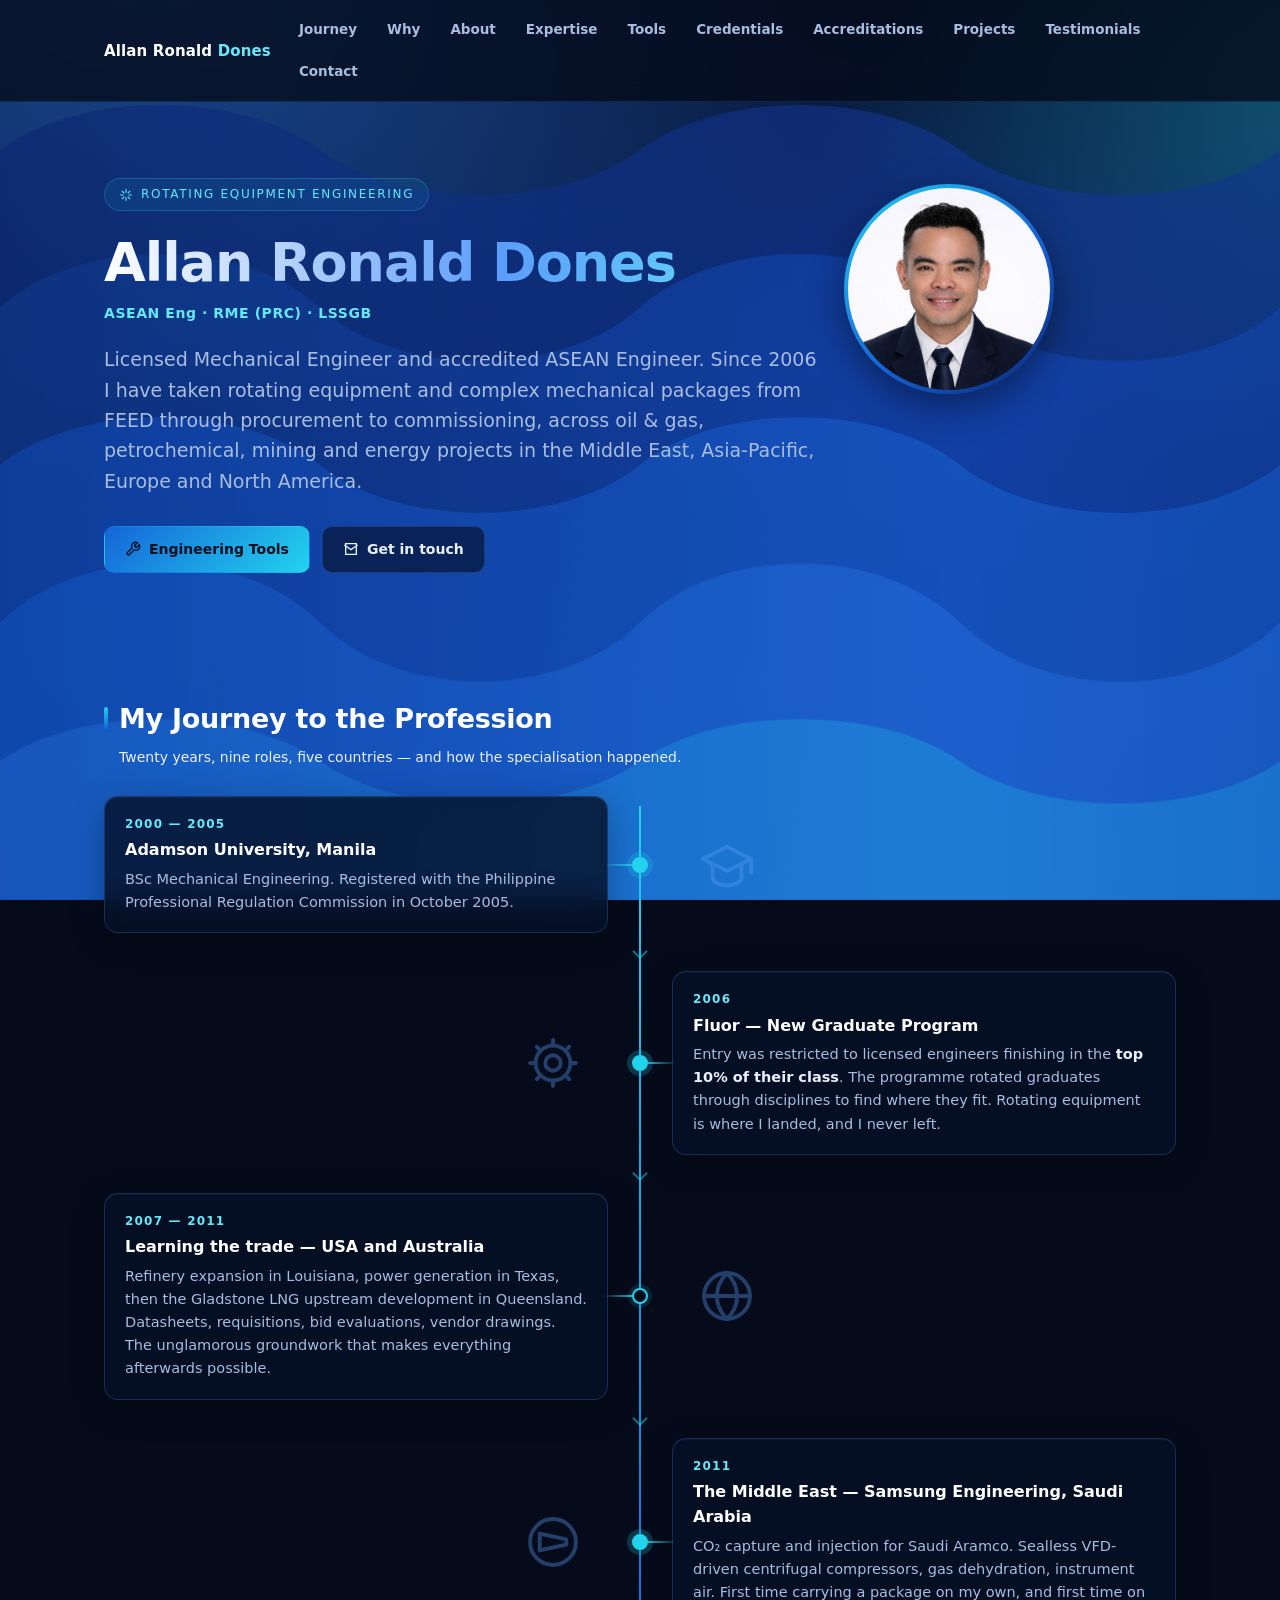
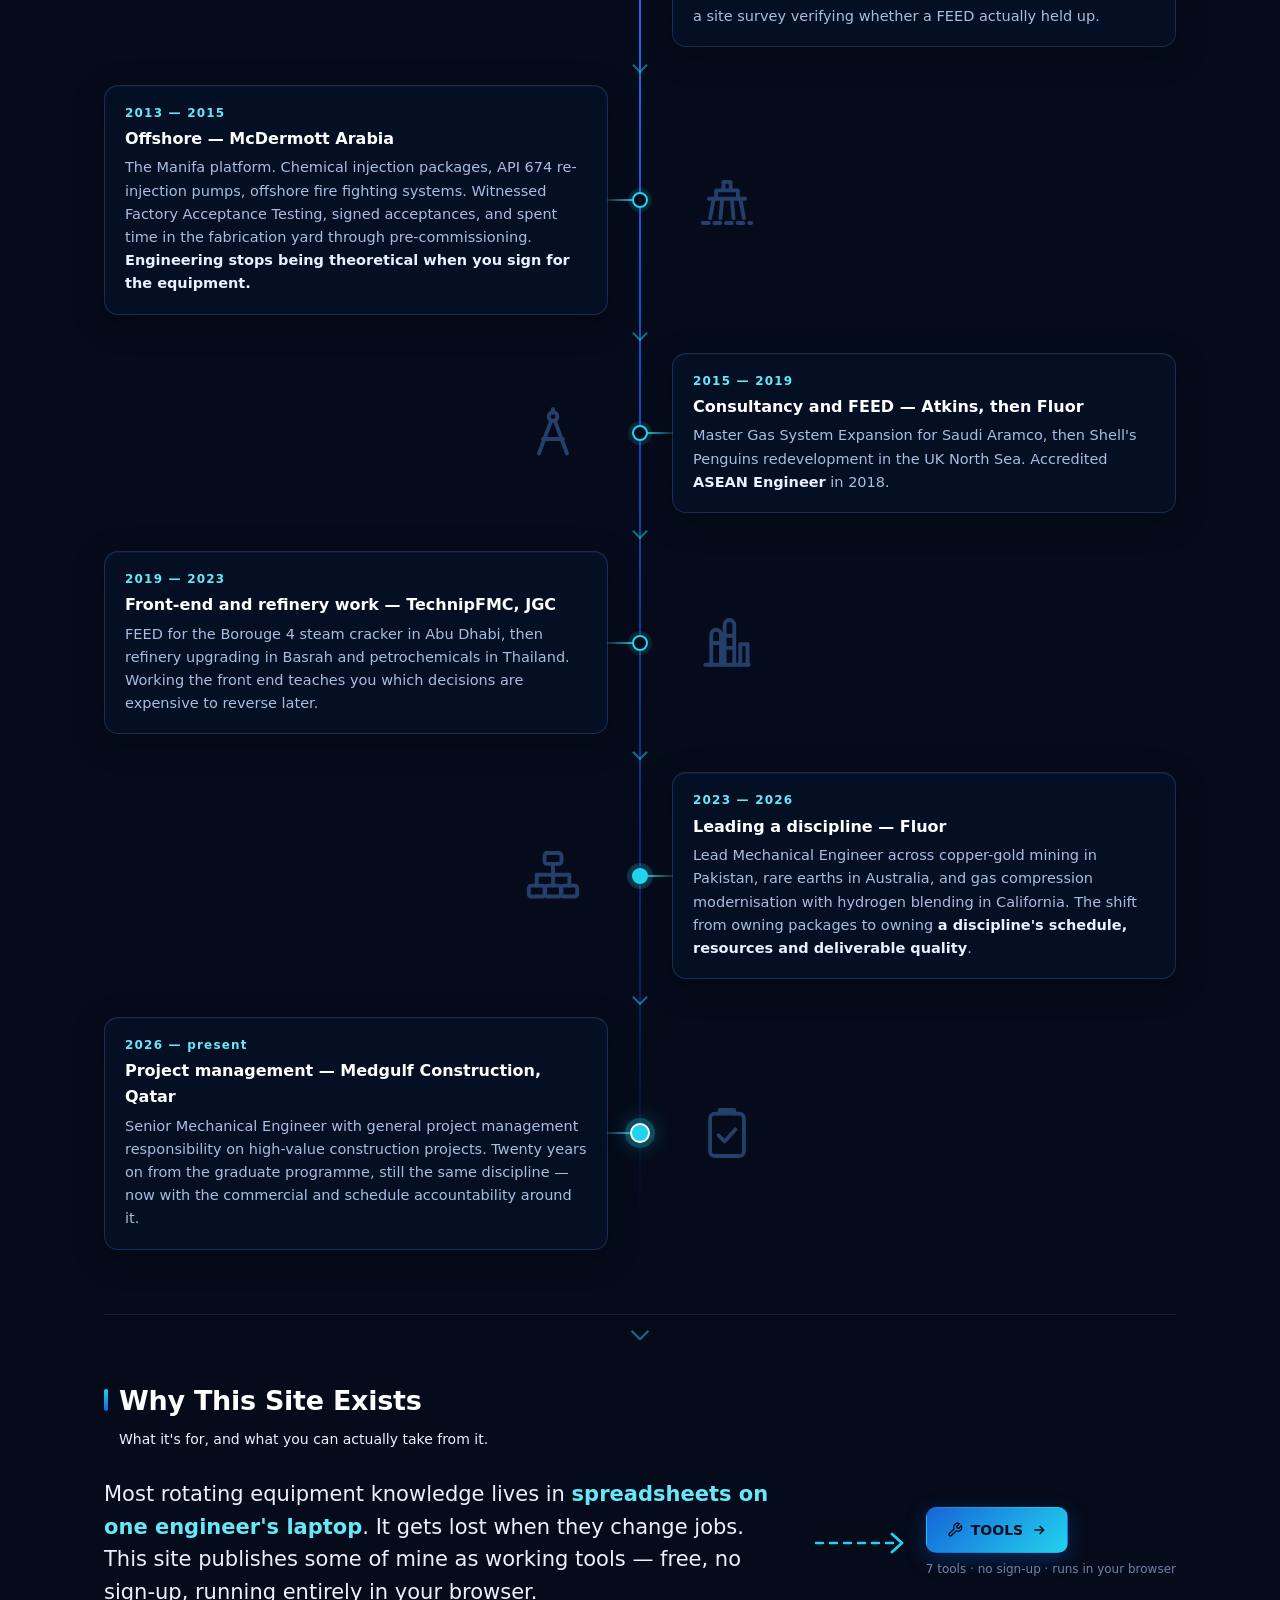
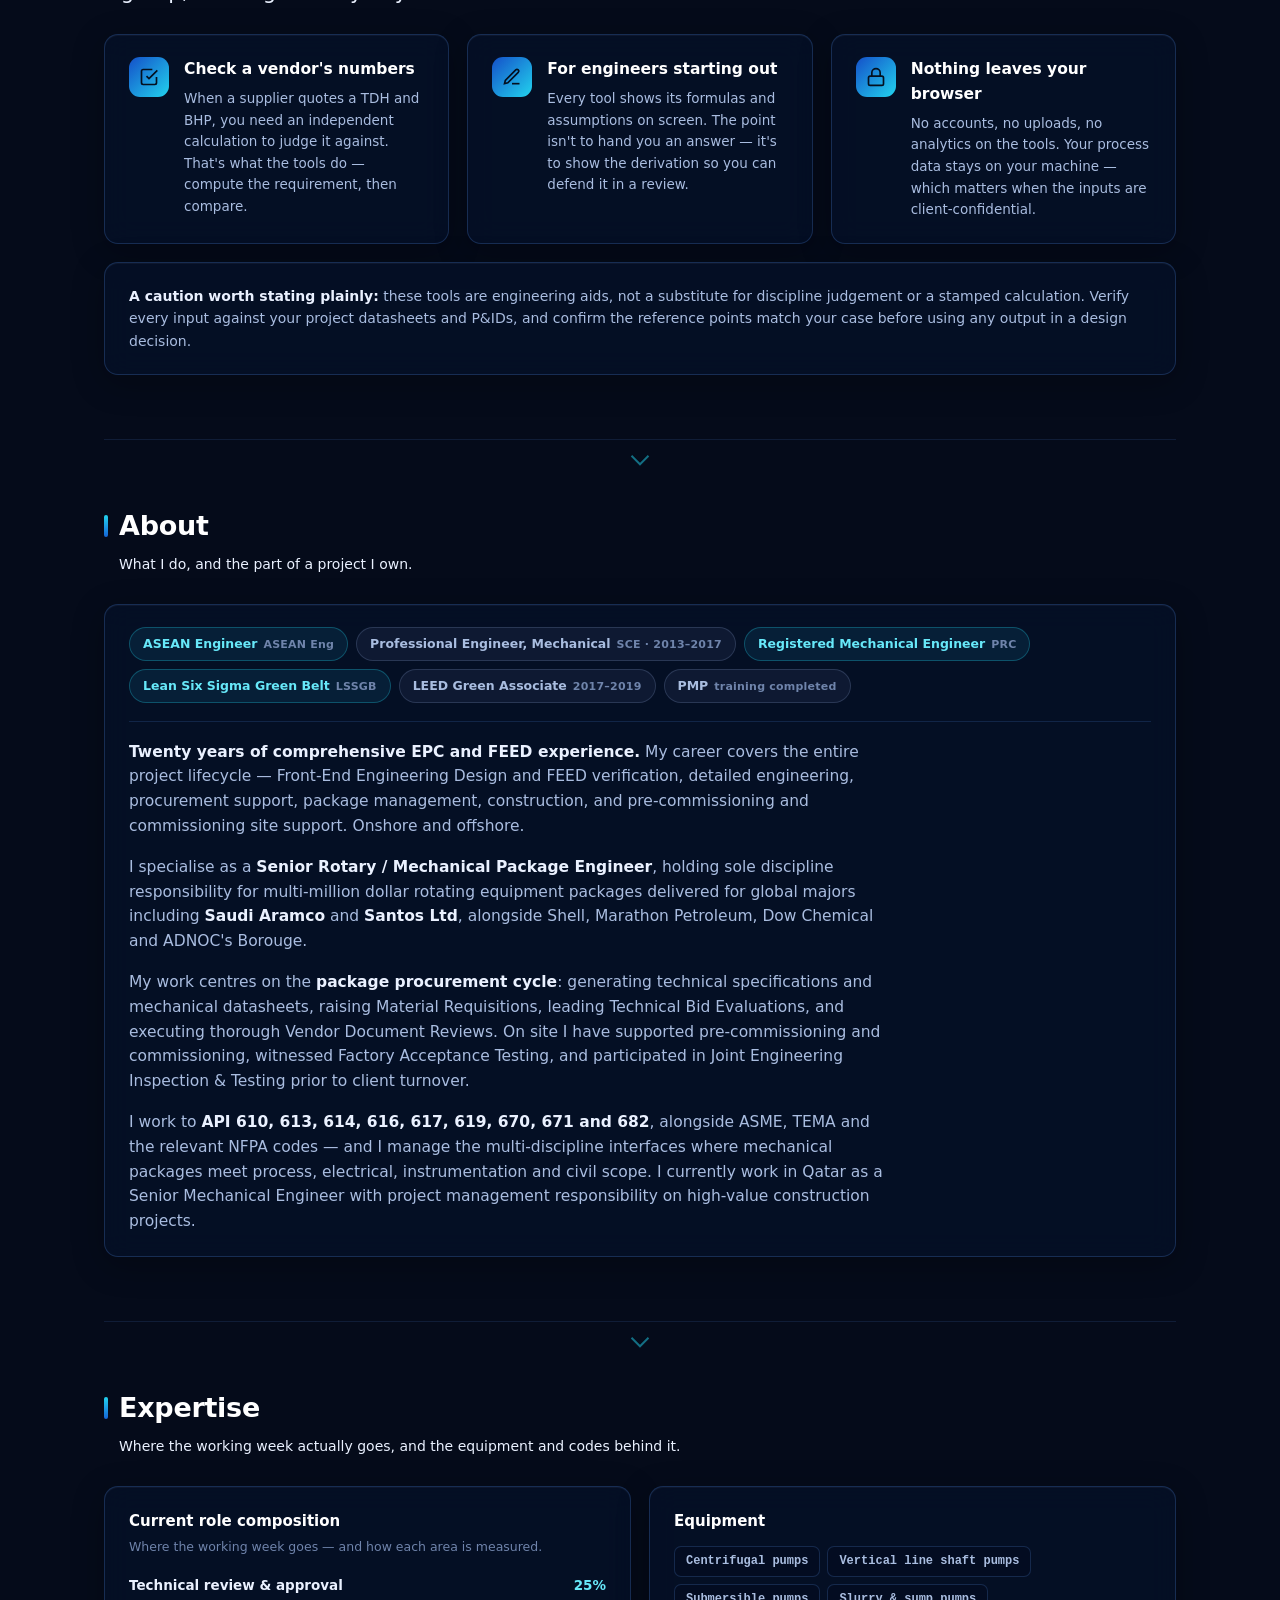
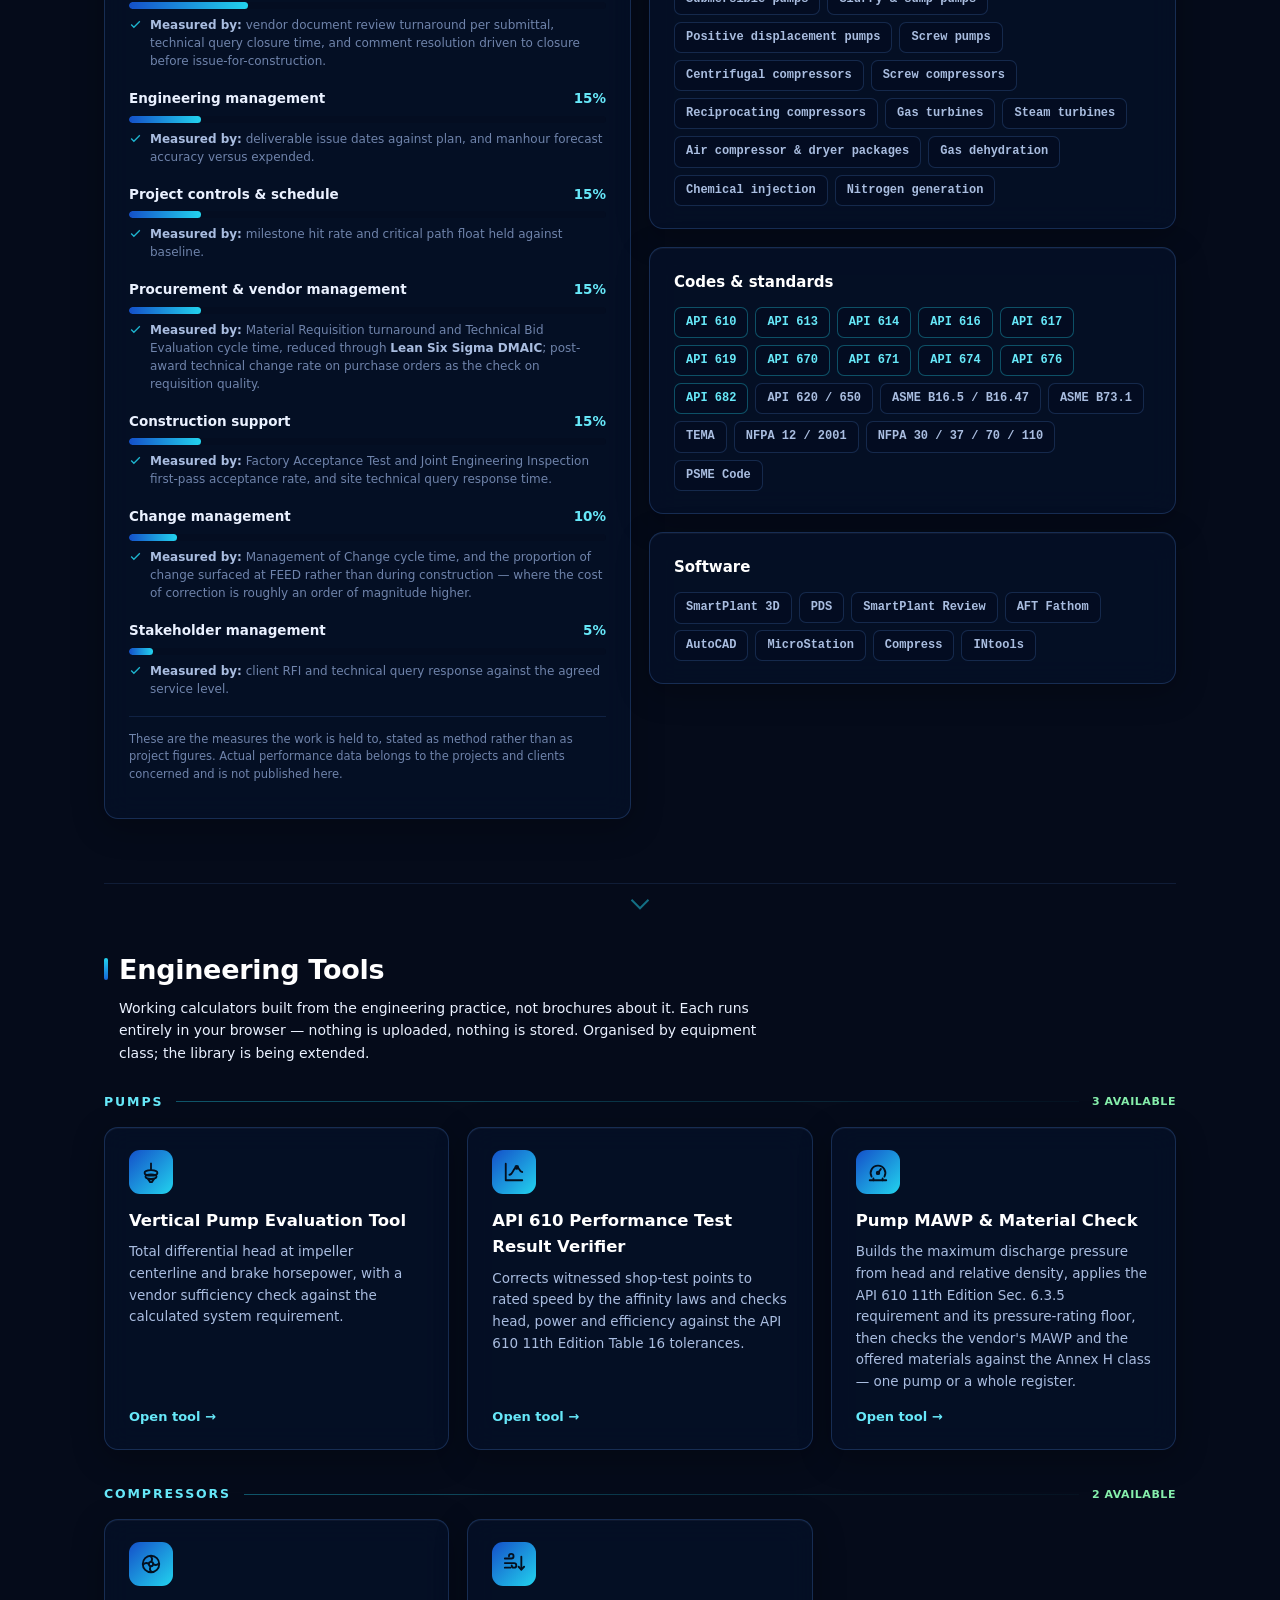
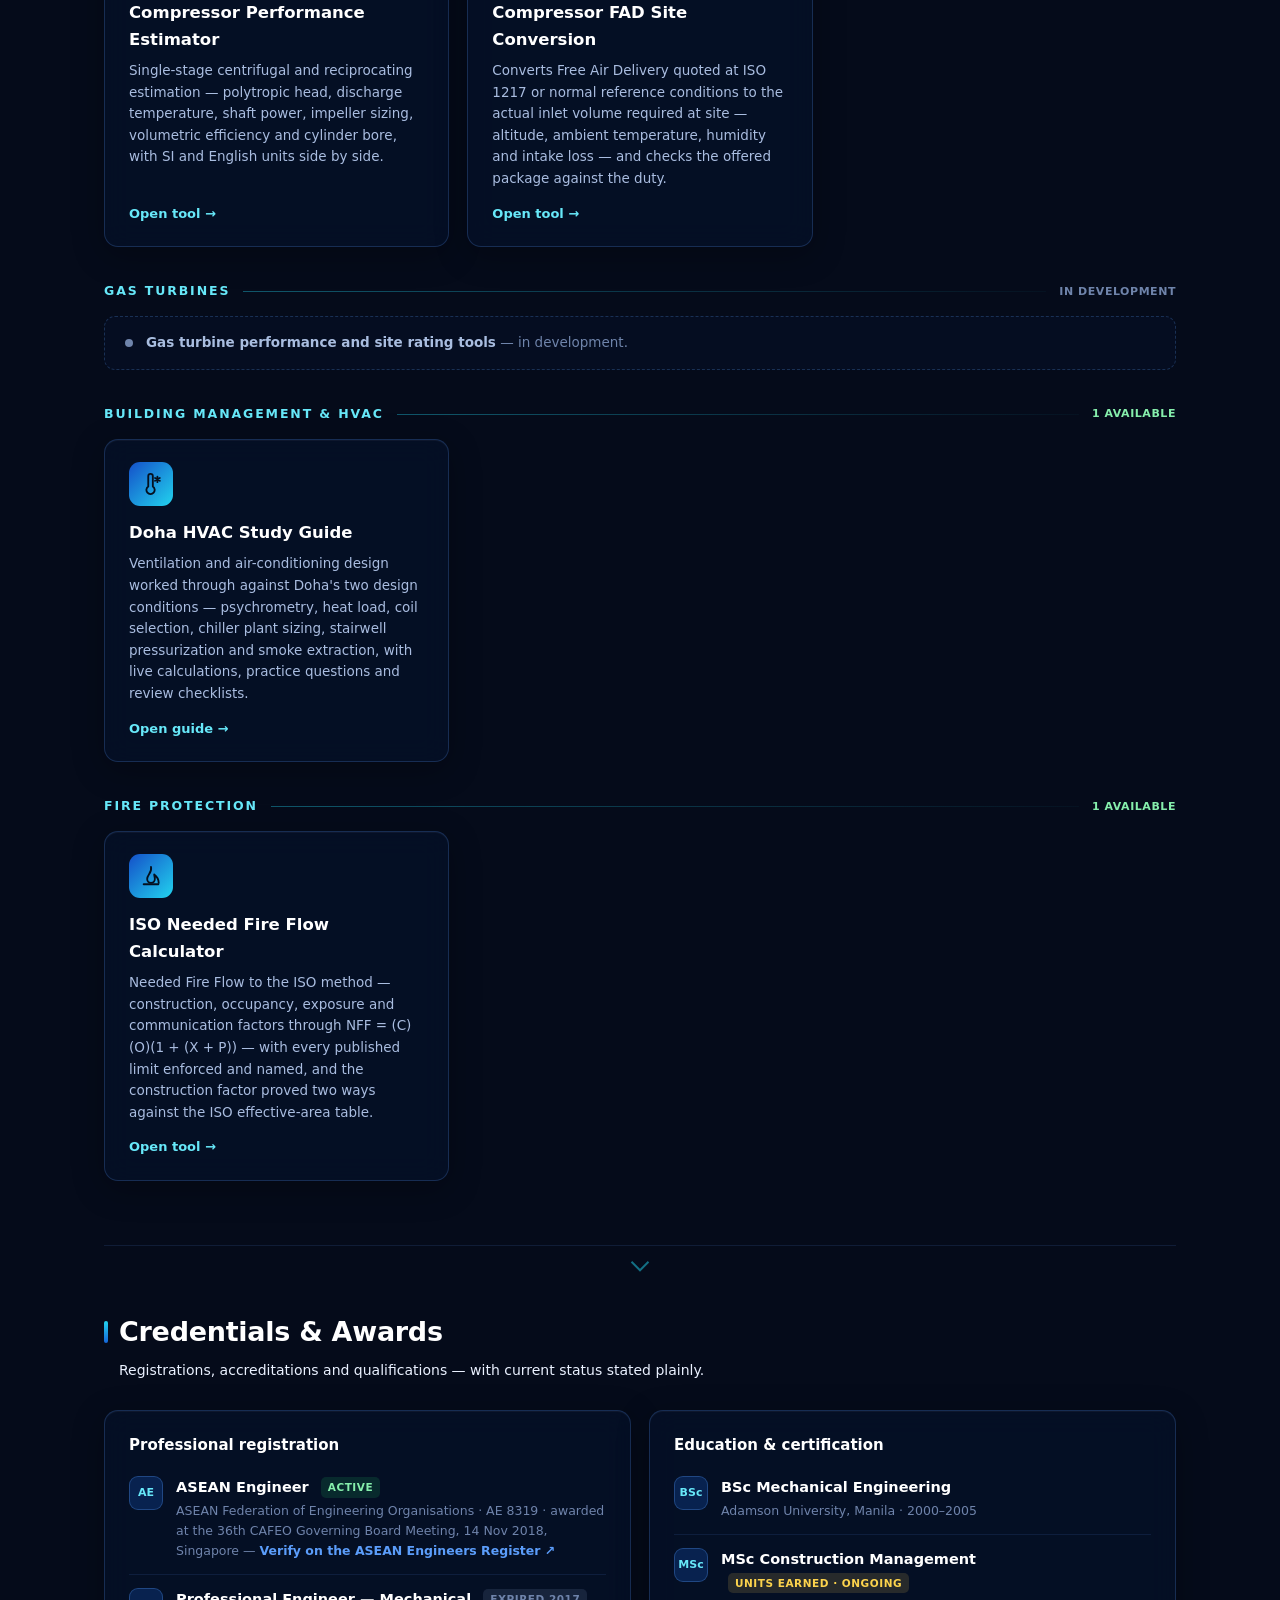
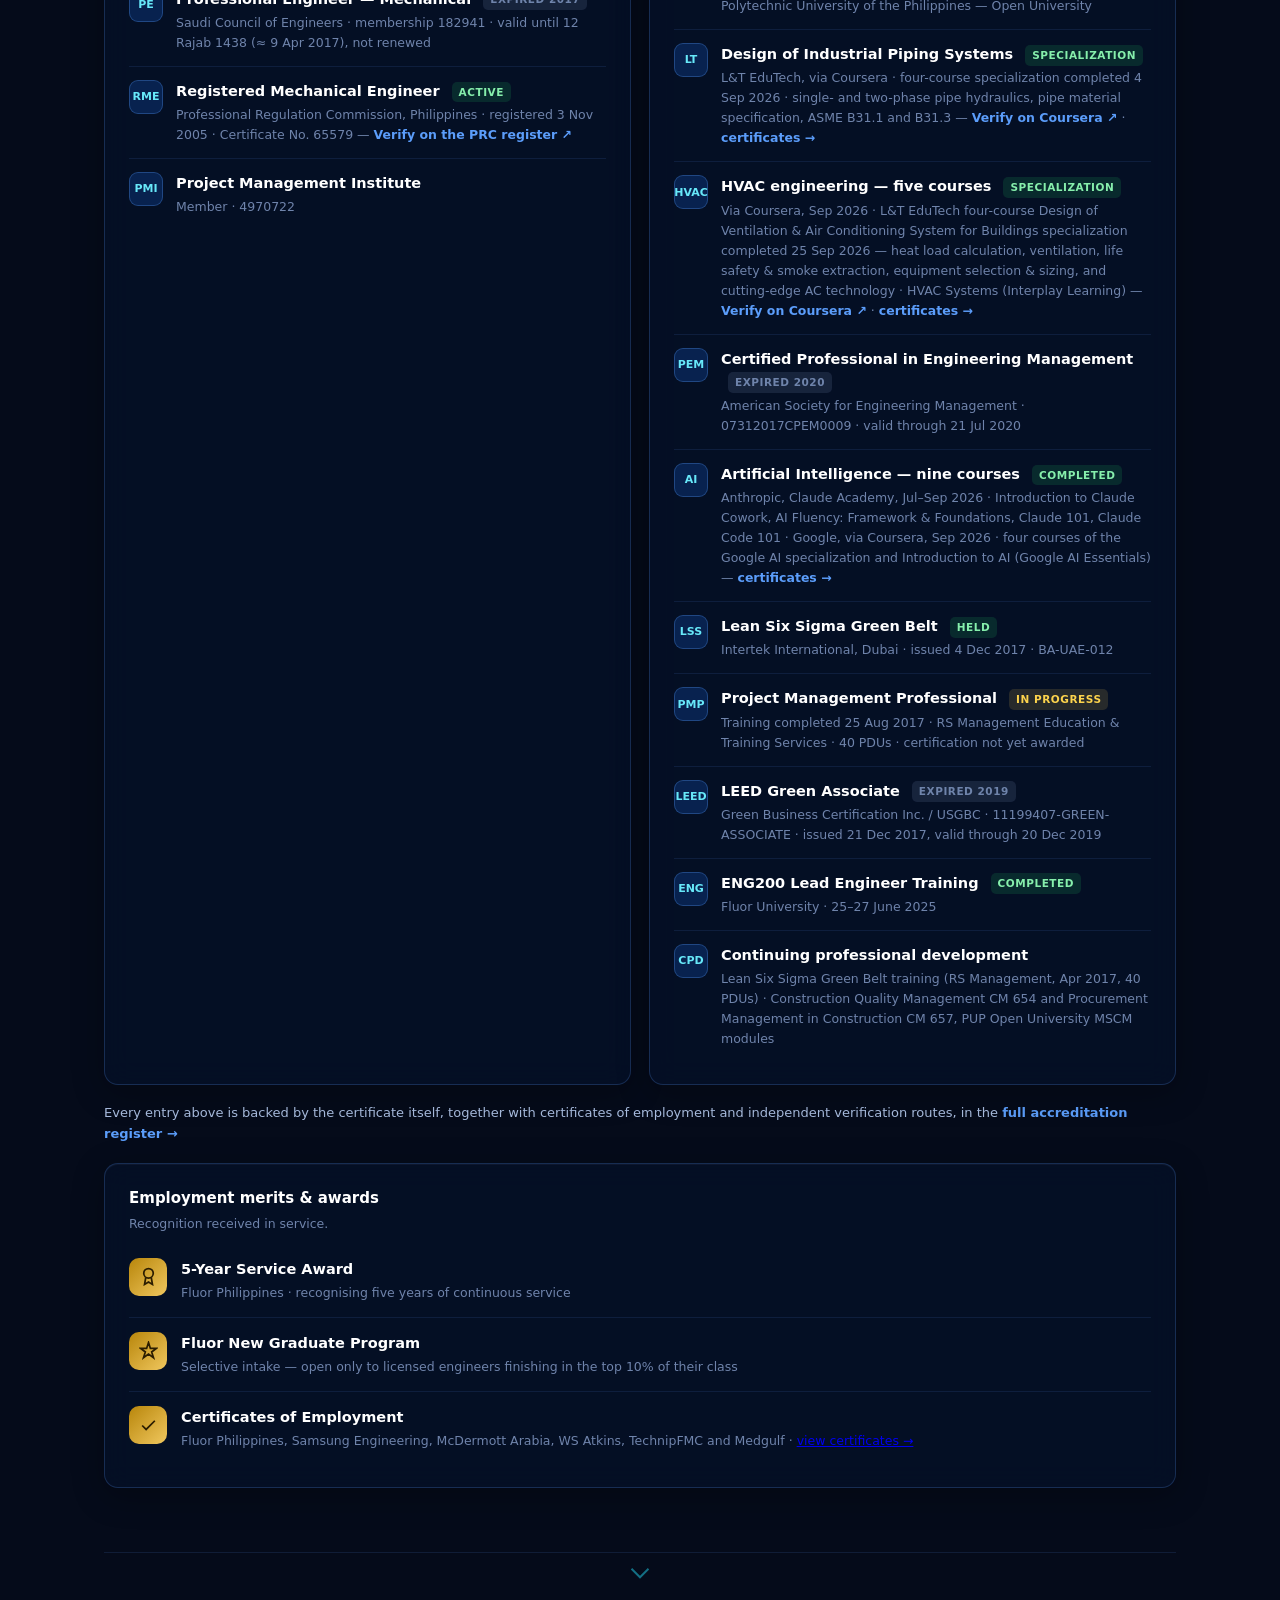
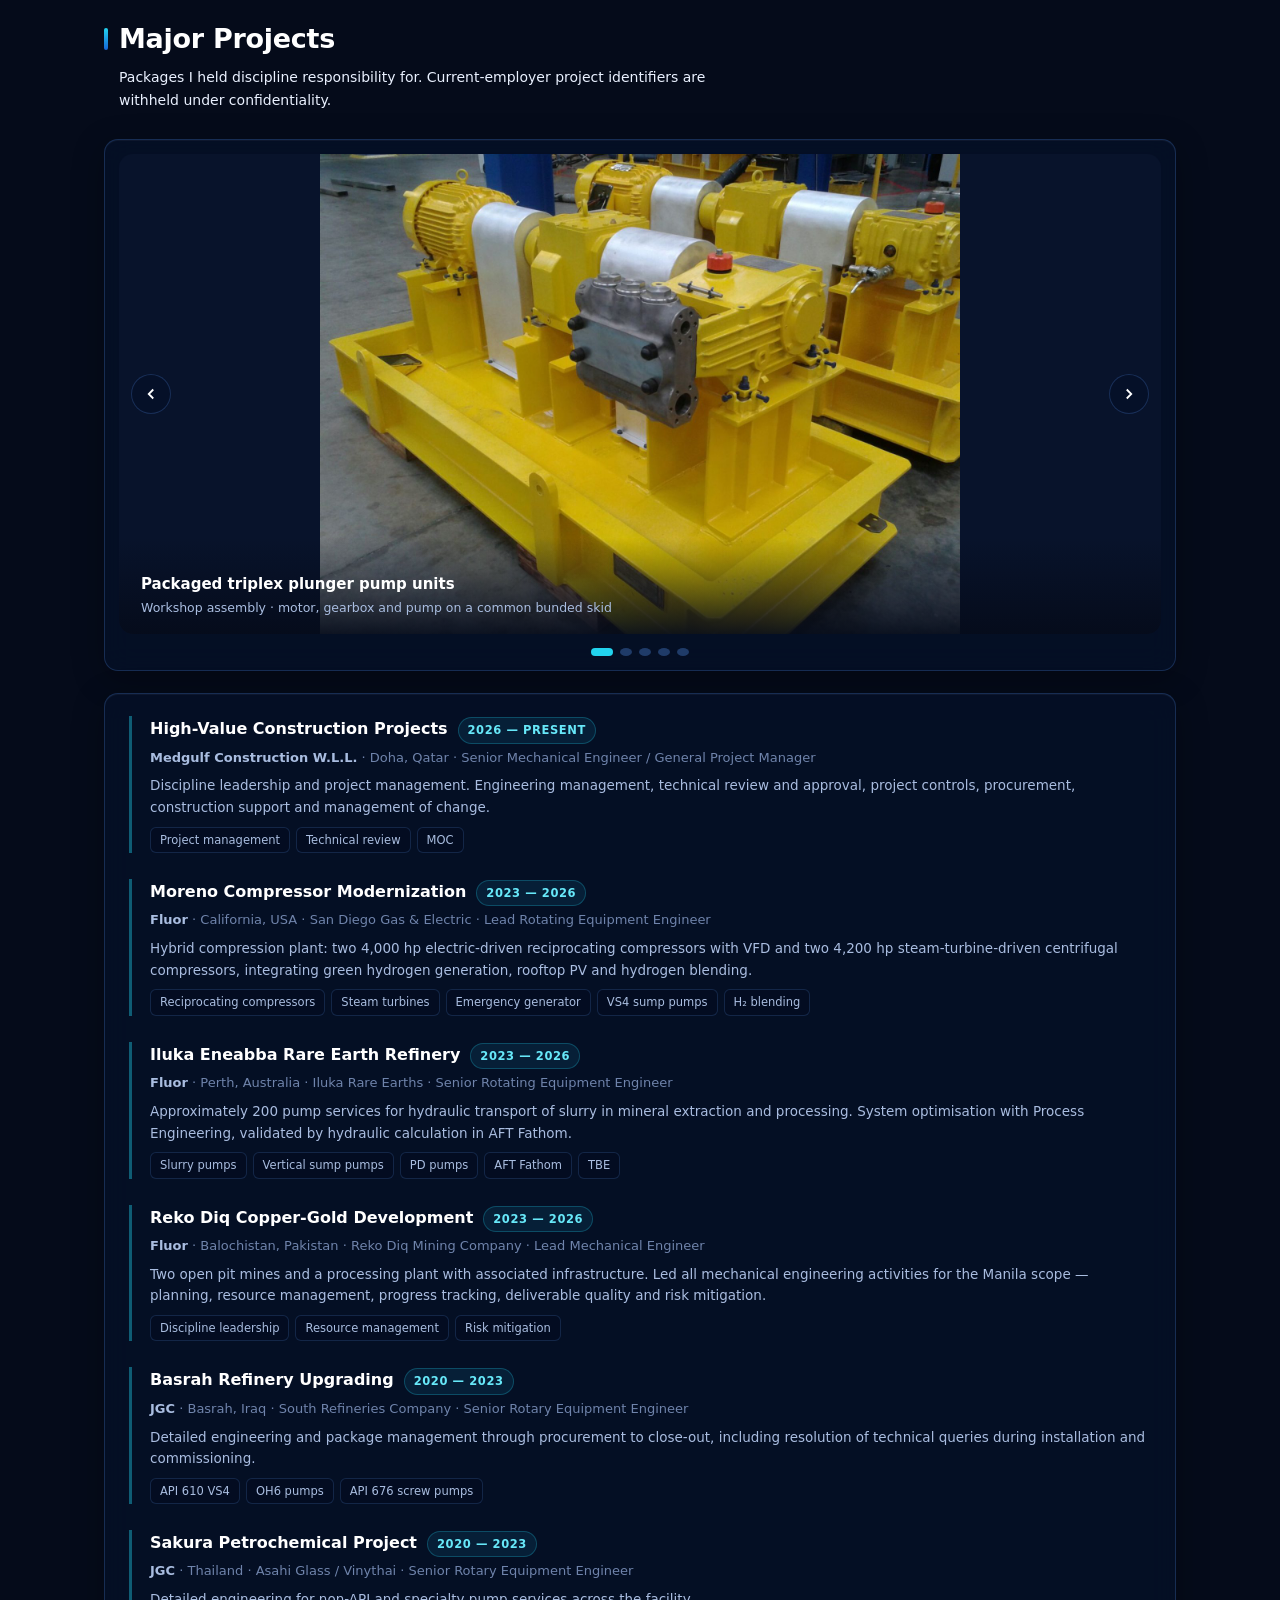
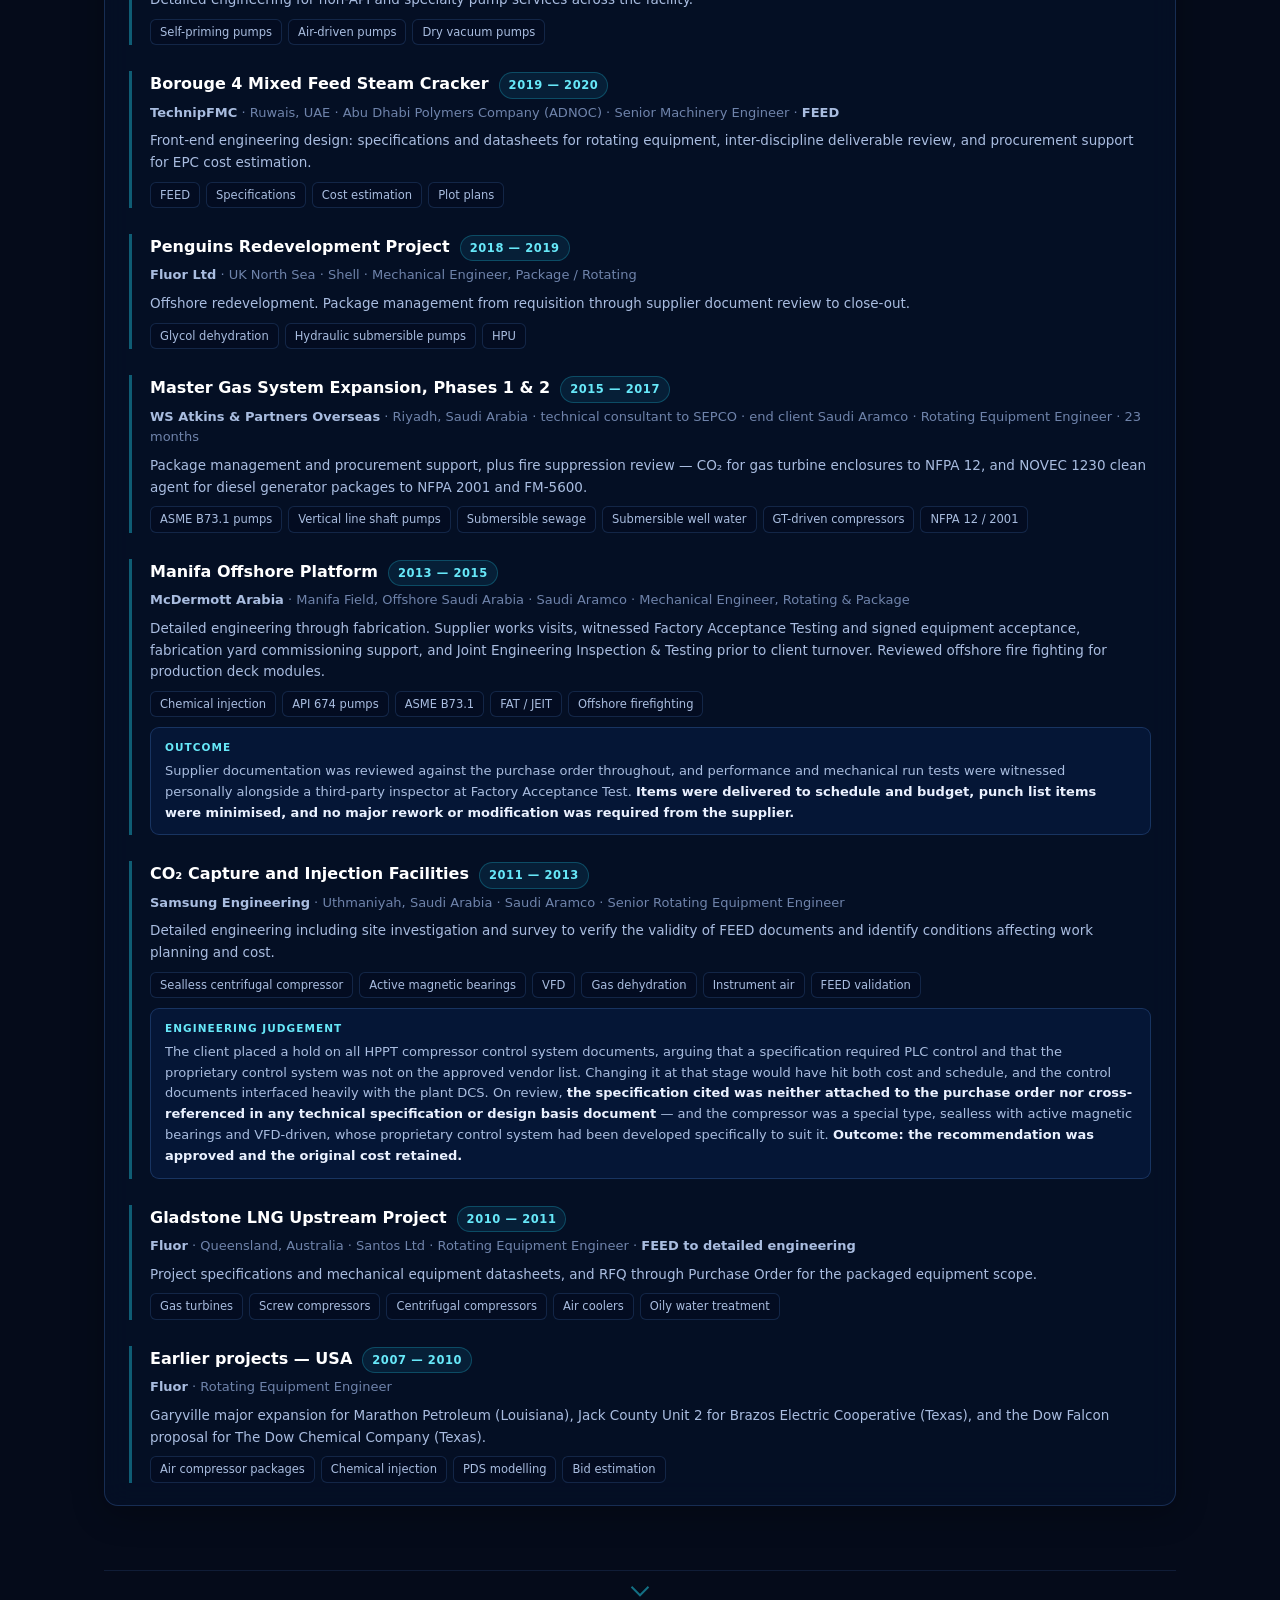
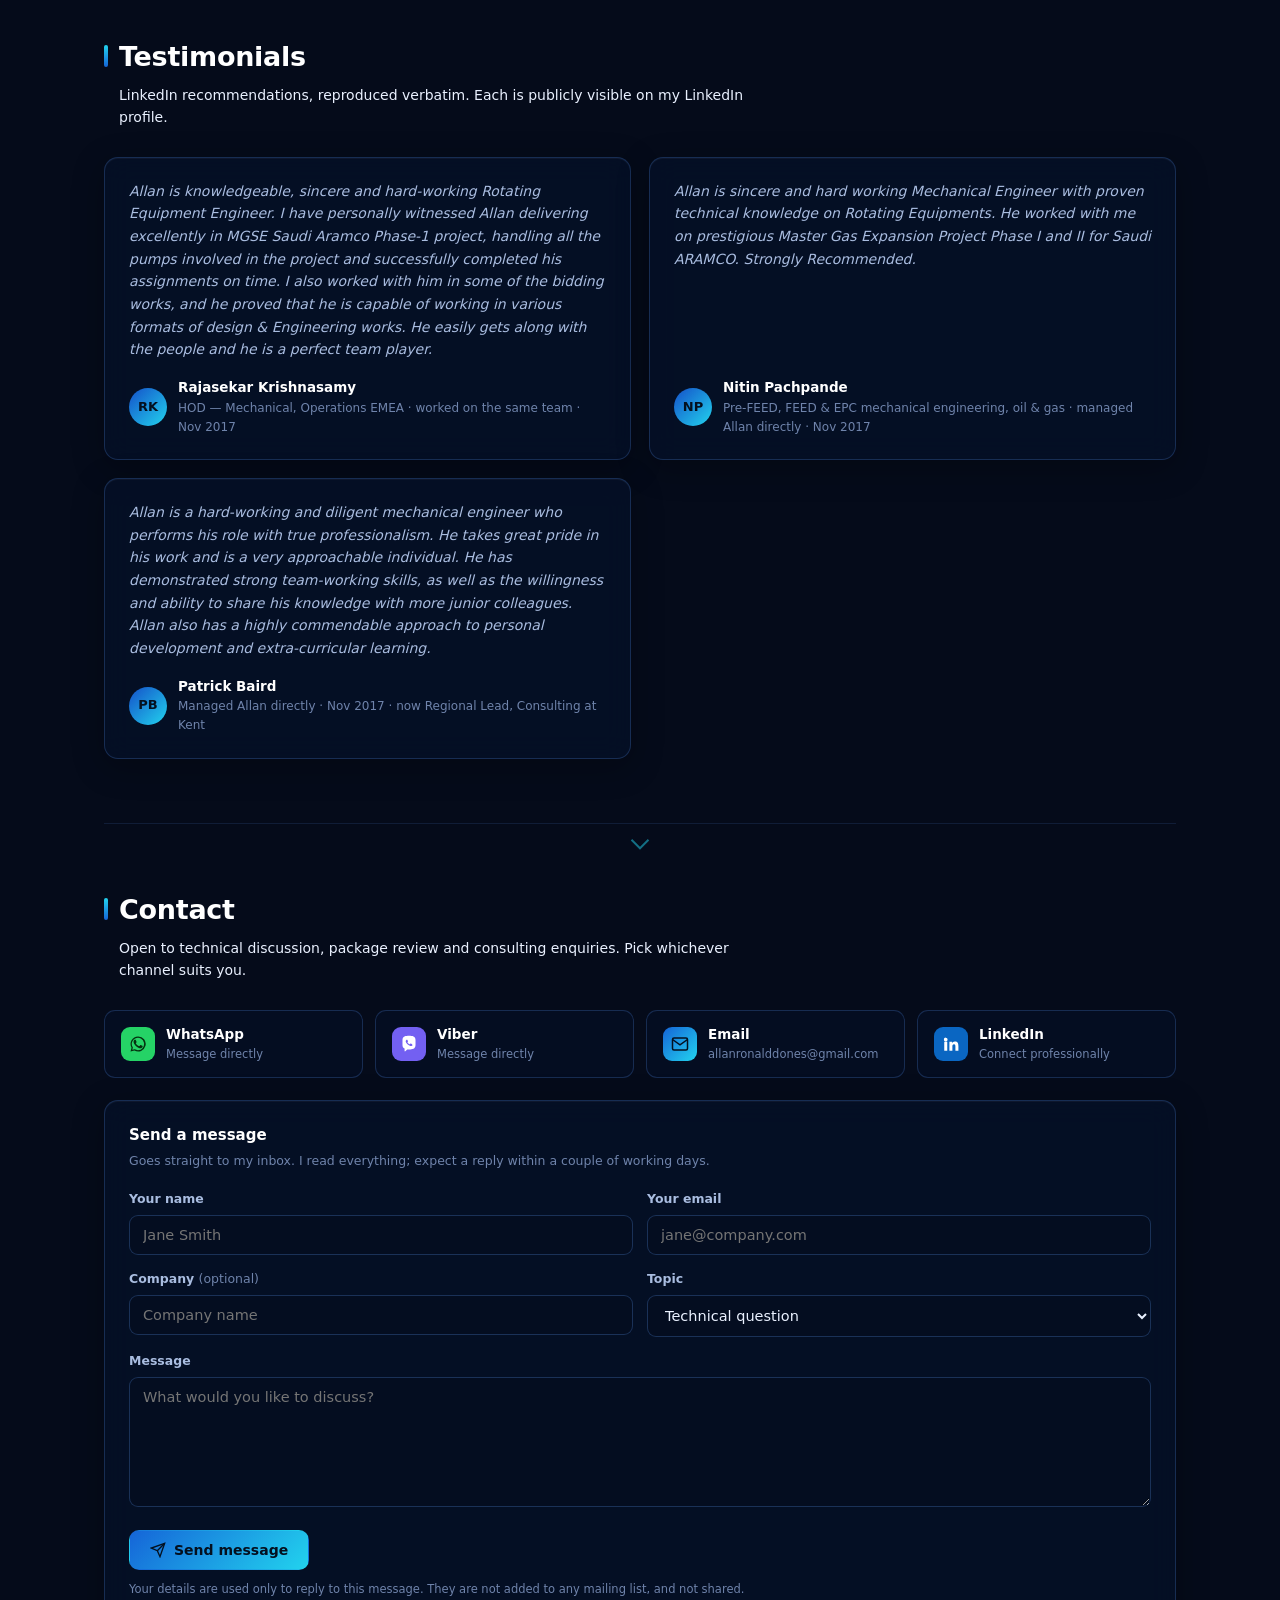
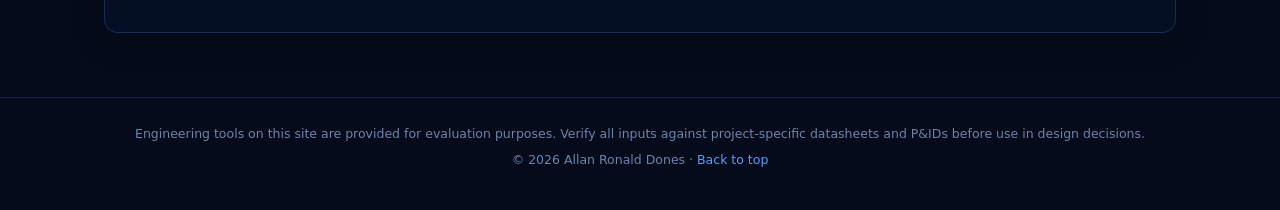
==== index.html @ 4755eb91 "Add an Artificial Intelligence entry to the accreditations Records nine completed AI courses under U" ====
<!doctype html>
<html lang="en">
<head>
<meta charset="UTF-8">
<meta name="viewport" content="width=device-width, initial-scale=1.0">
<title>Allan Ronald Dones — Rotating Equipment &amp; Mechanical Packages</title>
<meta name="description" content="Licensed Mechanical Engineer and accredited ASEAN Engineer specialising in rotating equipment and complex mechanical packages for oil, gas, petrochemical and energy projects — FEED through procurement to commissioning.">
<meta name="author" content="Allan Ronald Dones">
<link rel="canonical" href="https://allanronalddones.com/">

<meta property="og:type" content="website">
<meta property="og:url" content="https://allanronalddones.com/">
<meta property="og:title" content="Allan Ronald Dones — Rotating Equipment &amp; Mechanical Packages">
<meta property="og:site_name" content="Allan Ronald Dones">
<meta property="og:description" content="Licensed Mechanical Engineer and accredited ASEAN Engineer. Rotating equipment and mechanical packages for oil, gas, petrochemical and energy projects — FEED through procurement to commissioning.">
<meta property="og:image" content="https://allanronalddones.com/assets/allan-dones.jpg">
<meta property="og:image:width" content="480">
<meta property="og:image:height" content="480">
<meta property="og:image:alt" content="Allan Ronald Dones">
<meta name="twitter:card" content="summary">
<meta name="twitter:image" content="https://allanronalddones.com/assets/allan-dones.jpg">
<meta name="twitter:title" content="Allan Ronald Dones — Rotating Equipment &amp; Mechanical Packages">
<meta name="twitter:description" content="Rotating equipment and mechanical packages for oil, gas, petrochemical and energy projects — FEED through procurement to commissioning.">

<link rel="icon" href="data:image/svg+xml,%3Csvg xmlns='http://www.w3.org/2000/svg' viewBox='0 0 64 64'%3E%3Crect width='64' height='64' rx='12' fill='%230a2472'/%3E%3Crect x='22' y='8' width='20' height='16' rx='3' fill='%2322d3ee'/%3E%3Crect x='28' y='24' width='8' height='14' fill='%232f7ef0'/%3E%3Cellipse cx='32' cy='40' rx='13' ry='4' fill='%235b9dfa'/%3E%3Cellipse cx='32' cy='47' rx='12' ry='4' fill='%235b9dfa'/%3E%3Cpolygon points='24,52 40,52 36,60 28,60' fill='%237ea8dd'/%3E%3C/svg%3E">
<link rel="stylesheet" href="assets/site.css?v=5">
</head>
<body class="home">

<div class="bg-base"></div>
<div class="bg-waves" aria-hidden="true">
  <svg viewBox="0 0 2880 1200" preserveAspectRatio="none" xmlns="http://www.w3.org/2000/svg">
    <defs>
      <linearGradient id="wg1" x1="0" y1="0" x2="1" y2="0"><stop offset="0" stop-color="#0a2472"/><stop offset="0.5" stop-color="#153a9e"/><stop offset="1" stop-color="#0a2472"/></linearGradient>
      <linearGradient id="wg2" x1="0" y1="0" x2="1" y2="0"><stop offset="0" stop-color="#123f8f"/><stop offset="0.5" stop-color="#1450c9"/><stop offset="1" stop-color="#123f8f"/></linearGradient>
      <linearGradient id="wg3" x1="0" y1="0" x2="1" y2="0"><stop offset="0" stop-color="#1450c9"/><stop offset="0.5" stop-color="#1c6ee0"/><stop offset="1" stop-color="#1450c9"/></linearGradient>
      <linearGradient id="wg4" x1="0" y1="0" x2="1" y2="0"><stop offset="0" stop-color="#1565d8"/><stop offset="0.5" stop-color="#2f7ef0"/><stop offset="1" stop-color="#1565d8"/></linearGradient>
      <linearGradient id="wg5" x1="0" y1="0" x2="1" y2="0"><stop offset="0" stop-color="#2f7ef0"/><stop offset="0.5" stop-color="#22d3ee"/><stop offset="1" stop-color="#2f7ef0"/></linearGradient>
    </defs>
    <g class="wv wv1" opacity="0.55"><path fill="url(#wg1)" d="M0,200 C180,120 540,120 720,200 C900,280 1260,280 1440,200 C1620,120 1980,120 2160,200 C2340,280 2700,280 2880,200 C3060,120 3420,120 3600,200 C3780,280 4140,280 4320,200 L4320,1200 L0,1200 Z"/></g>
    <g class="wv wv2" opacity="0.48"><path fill="url(#wg2)" d="M0,410 C180,315 540,315 720,410 C900,505 1260,505 1440,410 C1620,315 1980,315 2160,410 C2340,505 2700,505 2880,410 C3060,315 3420,315 3600,410 C3780,505 4140,505 4320,410 L4320,1200 L0,1200 Z"/></g>
    <g class="wv wv3" opacity="0.42"><path fill="url(#wg3)" d="M0,620 C180,535 540,535 720,620 C900,705 1260,705 1440,620 C1620,535 1980,535 2160,620 C2340,705 2700,705 2880,620 C3060,535 3420,535 3600,620 C3780,705 4140,705 4320,620 L4320,1200 L0,1200 Z"/></g>
    <g class="wv wv4" opacity="0.34"><path fill="url(#wg4)" d="M0,830 C180,725 540,725 720,830 C900,935 1260,935 1440,830 C1620,725 1980,725 2160,830 C2340,935 2700,935 2880,830 C3060,725 3420,725 3600,830 C3780,935 4140,935 4320,830 L4320,1200 L0,1200 Z"/></g>
    <g class="wv wv5" opacity="0.26"><path fill="url(#wg5)" d="M0,1015 C180,940 540,940 720,1015 C900,1090 1260,1090 1440,1015 C1620,940 1980,940 2160,1015 C2340,1090 2700,1090 2880,1015 C3060,940 3420,940 3600,1015 C3780,1090 4140,1090 4320,1015 L4320,1200 L0,1200 Z"/></g>
  </svg>
</div>

<nav class="nav">
  <div class="nav-inner">
    <a class="nav-brand" href="#top">Allan Ronald <span>Dones</span></a>
    <div class="nav-links">
      <a href="#journey">Journey</a>
      <a href="#purpose">Why</a>
      <a href="#about">About</a>
      <a href="#expertise">Expertise</a>
      <a href="#tools">Tools</a>
      <a href="#credentials">Credentials</a>
      <a href="/accreditations">Accreditations</a>
      <a href="#projects">Projects</a>
      <a href="#testimonials">Testimonials</a>
      <a href="#contact">Contact</a>
    </div>
  </div>
</nav>

<div class="wrap" id="top">

  <!-- ================= HERO ================= -->
  <header class="hero">
   <div class="hero-inner">
    <div class="hero-text">
    <span class="kicker">
      <svg viewBox="0 0 24 24" fill="none" stroke="currentColor" stroke-width="2"><path d="M12 2v6M12 16v6M4.9 4.9l4.2 4.2M14.9 14.9l4.2 4.2M2 12h6M16 12h6M4.9 19.1l4.2-4.2M14.9 9.1l4.2-4.2"/></svg>
      Rotating Equipment Engineering
    </span>
    <h1>Allan Ronald Dones</h1>
    <p class="postnominals">ASEAN Eng · RME (PRC) · LSSGB</p>
    <p class="lede">
      Licensed Mechanical Engineer and accredited ASEAN Engineer. Since 2006 I have taken
      rotating equipment and complex mechanical packages from FEED through procurement to
      commissioning, across oil &amp; gas, petrochemical, mining and energy projects in the
      Middle East, Asia-Pacific, Europe and North America.
    </p>
    <div class="cta-row">
      <a class="btn btn-primary" href="#tools">
        <svg viewBox="0 0 24 24" fill="none" stroke="currentColor" stroke-width="2"><path d="M14.7 6.3a1 1 0 000 1.4l1.6 1.6a1 1 0 001.4 0l3.77-3.77a6 6 0 01-7.94 7.94l-6.91 6.91a2.12 2.12 0 01-3-3l6.91-6.91a6 6 0 017.94-7.94l-3.76 3.76z"/></svg>
        Engineering Tools
      </a>
      <a class="btn btn-ghost" href="#contact">
        <svg viewBox="0 0 24 24" fill="none" stroke="currentColor" stroke-width="2"><path d="M4 4h16v16H4z"/><path d="M22 6l-10 7L2 6"/></svg>
        Get in touch
      </a>
    </div>
    </div>

    <div class="portrait">
      <img src="assets/allan-dones.jpg?v=2" width="480" height="480"
           alt="Allan Ronald Dones" loading="eager" decoding="async">
    </div>
   </div>
  </header>

  <!-- ================= MY JOURNEY ================= -->
  <section id="journey">
    <div class="sec-head">
      <h2>My Journey to the Profession</h2>
      <p>Twenty years, nine roles, five countries — and how the specialisation happened.</p>
    </div>

    <!-- Engineered Ladder: one rung per role. Wide screens alternate the rungs
         either side of a central spine; below 760px it folds to a single
         left-spine column. Node, rung and chevron are CSS pseudo-elements
         (site.css, "1. My Journey"). The copy is the verified record. -->
    <ol class="ladder" role="list" aria-label="Career timeline, 2000 to present">

      <li class="rung major">
        <div class="card rung-panel">
          <div class="jyear">2000 — 2005</div>
          <div class="jtitle">Adamson University, Manila</div>
          <div class="jbody">BSc Mechanical Engineering. Registered with the Philippine Professional Regulation Commission in October 2005.</div>
        </div>
        <div class="rung-glyph" aria-hidden="true">
          <svg viewBox="0 0 24 24" fill="none" stroke="currentColor" stroke-width="1.6" stroke-linecap="round" stroke-linejoin="round"><path d="M22 9.5L12 4.5 2 9.5l10 5 10-5z"/><path d="M6 12v5.2c0 1.6 2.7 3.3 6 3.3s6-1.7 6-3.3V12"/><path d="M22 9.5V15"/></svg>
        </div>
      </li>

      <li class="rung major">
        <div class="card rung-panel">
          <div class="jyear">2006</div>
          <div class="jtitle">Fluor — New Graduate Program</div>
          <div class="jbody">Entry was restricted to licensed engineers finishing in the <strong>top 10% of their class</strong>. The programme rotated graduates through disciplines to find where they fit. Rotating equipment is where I landed, and I never left.</div>
        </div>
        <div class="rung-glyph" aria-hidden="true">
          <svg viewBox="0 0 24 24" fill="none" stroke="currentColor" stroke-width="1.6" stroke-linecap="round" stroke-linejoin="round"><circle cx="12" cy="12" r="3.2"/><circle cx="12" cy="12" r="7.2"/><path d="M12 2.5v2.3M12 19.2v2.3M2.5 12h2.3M19.2 12h2.3M5.3 5.3l1.6 1.6M17.1 17.1l1.6 1.6M5.3 18.7l1.6-1.6M17.1 6.9l1.6-1.6"/></svg>
        </div>
      </li>

      <li class="rung">
        <div class="card rung-panel">
          <div class="jyear">2007 — 2011</div>
          <div class="jtitle">Learning the trade — USA and Australia</div>
          <div class="jbody">Refinery expansion in Louisiana, power generation in Texas, then the Gladstone LNG upstream development in Queensland. Datasheets, requisitions, bid evaluations, vendor drawings. The unglamorous groundwork that makes everything afterwards possible.</div>
        </div>
        <div class="rung-glyph" aria-hidden="true">
          <svg viewBox="0 0 24 24" fill="none" stroke="currentColor" stroke-width="1.6" stroke-linecap="round" stroke-linejoin="round"><circle cx="12" cy="12" r="9.5"/><path d="M2.5 12h19"/><path d="M12 2.5c2.8 2.8 4.2 6 4.2 9.5s-1.4 6.7-4.2 9.5"/><path d="M12 2.5C9.2 5.3 7.8 8.5 7.8 12s1.4 6.7 4.2 9.5"/></svg>
        </div>
      </li>

      <li class="rung major">
        <div class="card rung-panel">
          <div class="jyear">2011</div>
          <div class="jtitle">The Middle East — Samsung Engineering, Saudi Arabia</div>
          <div class="jbody">CO₂ capture and injection for Saudi Aramco. Sealless VFD-driven centrifugal compressors, gas dehydration, instrument air. First time carrying a package on my own, and first time on a site survey verifying whether a FEED actually held up.</div>
        </div>
        <div class="rung-glyph" aria-hidden="true">
          <svg viewBox="0 0 24 24" fill="none" stroke="currentColor" stroke-width="1.6" stroke-linecap="round" stroke-linejoin="round"><circle cx="12" cy="12" r="9.5"/><path d="M6.5 8.5l11 2.4v2.2l-11 2.4z"/></svg>
        </div>
      </li>

      <li class="rung">
        <div class="card rung-panel">
          <div class="jyear">2013 — 2015</div>
          <div class="jtitle">Offshore — McDermott Arabia</div>
          <div class="jbody">The Manifa platform. Chemical injection packages, API 674 re-injection pumps, offshore fire fighting systems. Witnessed Factory Acceptance Testing, signed acceptances, and spent time in the fabrication yard through pre-commissioning. <strong>Engineering stops being theoretical when you sign for the equipment.</strong></div>
        </div>
        <div class="rung-glyph" aria-hidden="true">
          <svg viewBox="0 0 24 24" fill="none" stroke="currentColor" stroke-width="1.6" stroke-linecap="round" stroke-linejoin="round"><path d="M4.5 11.5h15"/><path d="M6.5 11.5L5 19.5M17.5 11.5L19 19.5M10 11.5l-.7 8M14 11.5l.7 8"/><path d="M7.5 11.5V8h9v3.5M10.5 8V4.5h3V8"/><path d="M2 21.5h20" stroke-dasharray="2.4 2.4"/></svg>
        </div>
      </li>

      <li class="rung">
        <div class="card rung-panel">
          <div class="jyear">2015 — 2019</div>
          <div class="jtitle">Consultancy and FEED — Atkins, then Fluor</div>
          <div class="jbody">Master Gas System Expansion for Saudi Aramco, then Shell's Penguins redevelopment in the UK North Sea. Accredited <strong>ASEAN Engineer</strong> in 2018.</div>
        </div>
        <div class="rung-glyph" aria-hidden="true">
          <svg viewBox="0 0 24 24" fill="none" stroke="currentColor" stroke-width="1.6" stroke-linecap="round" stroke-linejoin="round"><circle cx="12" cy="5.2" r="1.8"/><path d="M12 3.4V2M11.2 7l-5 13.5M12.8 7l5 13.5M7.9 14.5h8.2"/></svg>
        </div>
      </li>

      <li class="rung">
        <div class="card rung-panel">
          <div class="jyear">2019 — 2023</div>
          <div class="jtitle">Front-end and refinery work — TechnipFMC, JGC</div>
          <div class="jbody">FEED for the Borouge 4 steam cracker in Abu Dhabi, then refinery upgrading in Basrah and petrochemicals in Thailand. Working the front end teaches you which decisions are expensive to reverse later.</div>
        </div>
        <div class="rung-glyph" aria-hidden="true">
          <svg viewBox="0 0 24 24" fill="none" stroke="currentColor" stroke-width="1.6" stroke-linecap="round" stroke-linejoin="round"><path d="M3 21h18"/><path d="M5.5 21V8.5a2 2 0 014 0V21M11 21V4.5a2 2 0 014 0V21M17.5 21v-8.5h3V21"/><path d="M5.5 12h4M11 9h4M11 14h4"/></svg>
        </div>
      </li>

      <li class="rung major">
        <div class="card rung-panel">
          <div class="jyear">2023 — 2026</div>
          <div class="jtitle">Leading a discipline — Fluor</div>
          <div class="jbody">Lead Mechanical Engineer across copper-gold mining in Pakistan, rare earths in Australia, and gas compression modernisation with hydrogen blending in California. The shift from owning packages to owning <strong>a discipline's schedule, resources and deliverable quality</strong>.</div>
        </div>
        <div class="rung-glyph" aria-hidden="true">
          <svg viewBox="0 0 24 24" fill="none" stroke="currentColor" stroke-width="1.6" stroke-linecap="round" stroke-linejoin="round"><rect x="8.5" y="2.5" width="7" height="4.5" rx="1"/><rect x="2" y="16" width="6.5" height="4.5" rx="1"/><rect x="8.75" y="16" width="6.5" height="4.5" rx="1"/><rect x="15.5" y="16" width="6.5" height="4.5" rx="1"/><path d="M12 7v4.5M5.25 16v-4.5h13.5V16M12 11.5V16"/></svg>
        </div>
      </li>

      <li class="rung major now">
        <div class="card rung-panel">
          <div class="jyear">2026 — present</div>
          <div class="jtitle">Project management — Medgulf Construction, Qatar</div>
          <div class="jbody">Senior Mechanical Engineer with general project management responsibility on high-value construction projects. Twenty years on from the graduate programme, still the same discipline — now with the commercial and schedule accountability around it.</div>
        </div>
        <div class="rung-glyph" aria-hidden="true">
          <svg viewBox="0 0 24 24" fill="none" stroke="currentColor" stroke-width="1.6" stroke-linecap="round" stroke-linejoin="round"><rect x="5" y="4" width="14" height="17.5" rx="2"/><path d="M9 4V2.5h6V4"/><path d="M8.5 13l2.5 2.5 4.5-5"/></svg>
        </div>
      </li>

    </ol>
  </section>

  <!-- ================= WHY THIS SITE ================= -->
  <section id="purpose">
    <div class="sec-head">
      <h2>Why This Site Exists</h2>
      <p>What it's for, and what you can actually take from it.</p>
    </div>

    <div class="why-top">
      <p class="why-lead">
        Most rotating equipment knowledge lives in <em>spreadsheets on one engineer's laptop</em>.
        It gets lost when they change jobs. This site publishes some of mine as working tools &mdash;
        free, no sign-up, running entirely in your browser.
      </p>
      <div class="why-cta">
        <svg class="why-arrow" viewBox="0 0 96 28" fill="none" aria-hidden="true">
          <path d="M2 14h78" stroke="currentColor" stroke-width="2.4" stroke-linecap="round" stroke-dasharray="7 7"/>
          <path d="M78 5l10 9-10 9" stroke="currentColor" stroke-width="2.8" stroke-linecap="round" stroke-linejoin="round"/>
        </svg>
        <div class="why-cta-body">
          <a class="btn btn-primary why-cta-btn" href="#tools">
            <svg viewBox="0 0 24 24" fill="none" stroke="currentColor" stroke-width="2"><path d="M14.7 6.3a1 1 0 000 1.4l1.6 1.6a1 1 0 001.4 0l3.77-3.77a6 6 0 01-7.94 7.94l-6.91 6.91a2.12 2.12 0 01-3-3l6.91-6.91a6 6 0 017.94-7.94l-3.76 3.76z"/></svg>
            TOOLS
            <svg class="why-btn-chev" viewBox="0 0 24 24" fill="none" stroke="currentColor" stroke-width="2.4"><path d="M5 12h14M13 6l6 6-6 6"/></svg>
          </a>
          <span class="why-cta-note">7 tools &#183; no sign-up &#183; runs in your browser</span>
        </div>
      </div>
    </div>

    <div class="grid-3">
      <div class="card why-card">
        <div class="why-ico">
          <svg viewBox="0 0 24 24" fill="none" stroke="currentColor" stroke-width="2"><path d="M9 11l3 3L22 4"/><path d="M21 12v7a2 2 0 01-2 2H5a2 2 0 01-2-2V5a2 2 0 012-2h11"/></svg>
        </div>
        <div>
          <h3>Check a vendor's numbers</h3>
          <p>When a supplier quotes a TDH and BHP, you need an independent calculation to judge it against. That's what the tools do — compute the requirement, then compare.</p>
        </div>
      </div>

      <div class="card why-card">
        <div class="why-ico">
          <svg viewBox="0 0 24 24" fill="none" stroke="currentColor" stroke-width="2"><path d="M12 20h9"/><path d="M16.5 3.5a2.12 2.12 0 013 3L7 19l-4 1 1-4z"/></svg>
        </div>
        <div>
          <h3>For engineers starting out</h3>
          <p>Every tool shows its formulas and assumptions on screen. The point isn't to hand you an answer — it's to show the derivation so you can defend it in a review.</p>
        </div>
      </div>

      <div class="card why-card">
        <div class="why-ico">
          <svg viewBox="0 0 24 24" fill="none" stroke="currentColor" stroke-width="2"><rect x="3" y="11" width="18" height="11" rx="2"/><path d="M7 11V7a5 5 0 0110 0v4"/></svg>
        </div>
        <div>
          <h3>Nothing leaves your browser</h3>
          <p>No accounts, no uploads, no analytics on the tools. Your process data stays on your machine — which matters when the inputs are client-confidential.</p>
        </div>
      </div>
    </div>

    <div class="card" style="margin-top:18px;">
      <p style="margin:0;font-size:14px;color:var(--text-secondary);">
        <strong style="color:var(--text-primary);">A caution worth stating plainly:</strong>
        these tools are engineering aids, not a substitute for discipline judgement or a stamped
        calculation. Verify every input against your project datasheets and P&amp;IDs, and confirm
        the reference points match your case before using any output in a design decision.
      </p>
    </div>
  </section>

  <!-- ================= ABOUT ================= -->
  <section id="about">
    <div class="sec-head">
      <h2>About</h2>
      <p>What I do, and the part of a project I own.</p>
    </div>
    <div class="card">

      <div class="cred-strip">
        <span class="cred-pill">ASEAN Engineer <span class="qual">ASEAN Eng</span></span>
        <span class="cred-pill lapsed">Professional Engineer, Mechanical <span class="qual">SCE · 2013–2017</span></span>
        <span class="cred-pill">Registered Mechanical Engineer <span class="qual">PRC</span></span>
        <span class="cred-pill">Lean Six Sigma Green Belt <span class="qual">LSSGB</span></span>
        <span class="cred-pill lapsed">LEED Green Associate <span class="qual">2017–2019</span></span>
        <span class="cred-pill lapsed">PMP <span class="qual">training completed</span></span>
      </div>

      <div class="prose">
        <p>
          <strong>Twenty years of comprehensive EPC and FEED experience.</strong> My career covers the
          entire project lifecycle — Front-End Engineering Design and FEED verification, detailed
          engineering, procurement support, package management, construction, and
          pre-commissioning and commissioning site support. Onshore and offshore.
        </p>
        <p>
          I specialise as a <strong>Senior Rotary / Mechanical Package Engineer</strong>, holding sole
          discipline responsibility for multi-million dollar rotating equipment packages delivered for
          global majors including <strong>Saudi Aramco</strong> and <strong>Santos Ltd</strong>, alongside
          Shell, Marathon Petroleum, Dow Chemical and ADNOC's Borouge.
        </p>
        <p>
          My work centres on the <strong>package procurement cycle</strong>: generating technical
          specifications and mechanical datasheets, raising Material Requisitions, leading Technical Bid
          Evaluations, and executing thorough Vendor Document Reviews. On site I have supported
          pre-commissioning and commissioning, witnessed Factory Acceptance Testing, and participated in
          Joint Engineering Inspection &amp; Testing prior to client turnover.
        </p>
        <p>
          I work to <strong>API 610, 613, 614, 616, 617, 619, 670, 671 and 682</strong>, alongside ASME,
          TEMA and the relevant NFPA codes — and I manage the multi-discipline interfaces where mechanical
          packages meet process, electrical, instrumentation and civil scope. I currently work in Qatar
          as a Senior Mechanical Engineer with project management responsibility on high-value
          construction projects.
        </p>
      </div>
    </div>
  </section>

  <!-- ================= EXPERTISE ================= -->
  <section id="expertise">
    <div class="sec-head">
      <h2>Expertise</h2>
      <p>Where the working week actually goes, and the equipment and codes behind it.</p>
    </div>
    <div class="grid-2">

      <div class="card">
        <h3 style="margin:0 0 4px;font-size:15px;color:#fff;">Current role composition</h3>
        <p style="margin:0 0 18px;font-size:12.5px;color:var(--text-muted);">Where the working week goes — and how each area is measured.</p>

        <div class="bar-row">
          <div class="bar-label"><span class="name">Technical review &amp; approval</span><span class="pct">25%</span></div>
          <div class="bar-track"><div class="bar-fill" style="width:25%"></div></div>
          <div class="bar-metric">
            <svg viewBox="0 0 24 24" fill="none" stroke="currentColor" stroke-width="2.4"><path d="M20 6L9 17l-5-5"/></svg>
            <span><b>Measured by:</b> vendor document review turnaround per submittal, technical query closure time, and comment resolution driven to closure before issue-for-construction.</span>
          </div>
        </div>

        <div class="bar-row">
          <div class="bar-label"><span class="name">Engineering management</span><span class="pct">15%</span></div>
          <div class="bar-track"><div class="bar-fill" style="width:15%"></div></div>
          <div class="bar-metric">
            <svg viewBox="0 0 24 24" fill="none" stroke="currentColor" stroke-width="2.4"><path d="M20 6L9 17l-5-5"/></svg>
            <span><b>Measured by:</b> deliverable issue dates against plan, and manhour forecast accuracy versus expended.</span>
          </div>
        </div>

        <div class="bar-row">
          <div class="bar-label"><span class="name">Project controls &amp; schedule</span><span class="pct">15%</span></div>
          <div class="bar-track"><div class="bar-fill" style="width:15%"></div></div>
          <div class="bar-metric">
            <svg viewBox="0 0 24 24" fill="none" stroke="currentColor" stroke-width="2.4"><path d="M20 6L9 17l-5-5"/></svg>
            <span><b>Measured by:</b> milestone hit rate and critical path float held against baseline.</span>
          </div>
        </div>

        <div class="bar-row">
          <div class="bar-label"><span class="name">Procurement &amp; vendor management</span><span class="pct">15%</span></div>
          <div class="bar-track"><div class="bar-fill" style="width:15%"></div></div>
          <div class="bar-metric">
            <svg viewBox="0 0 24 24" fill="none" stroke="currentColor" stroke-width="2.4"><path d="M20 6L9 17l-5-5"/></svg>
            <span><b>Measured by:</b> Material Requisition turnaround and Technical Bid Evaluation cycle time, reduced through <b>Lean Six Sigma DMAIC</b>; post-award technical change rate on purchase orders as the check on requisition quality.</span>
          </div>
        </div>

        <div class="bar-row">
          <div class="bar-label"><span class="name">Construction support</span><span class="pct">15%</span></div>
          <div class="bar-track"><div class="bar-fill" style="width:15%"></div></div>
          <div class="bar-metric">
            <svg viewBox="0 0 24 24" fill="none" stroke="currentColor" stroke-width="2.4"><path d="M20 6L9 17l-5-5"/></svg>
            <span><b>Measured by:</b> Factory Acceptance Test and Joint Engineering Inspection first-pass acceptance rate, and site technical query response time.</span>
          </div>
        </div>

        <div class="bar-row">
          <div class="bar-label"><span class="name">Change management</span><span class="pct">10%</span></div>
          <div class="bar-track"><div class="bar-fill" style="width:10%"></div></div>
          <div class="bar-metric">
            <svg viewBox="0 0 24 24" fill="none" stroke="currentColor" stroke-width="2.4"><path d="M20 6L9 17l-5-5"/></svg>
            <span><b>Measured by:</b> Management of Change cycle time, and the proportion of change surfaced at FEED rather than during construction — where the cost of correction is roughly an order of magnitude higher.</span>
          </div>
        </div>

        <div class="bar-row">
          <div class="bar-label"><span class="name">Stakeholder management</span><span class="pct">5%</span></div>
          <div class="bar-track"><div class="bar-fill" style="width:5%"></div></div>
          <div class="bar-metric">
            <svg viewBox="0 0 24 24" fill="none" stroke="currentColor" stroke-width="2.4"><path d="M20 6L9 17l-5-5"/></svg>
            <span><b>Measured by:</b> client RFI and technical query response against the agreed service level.</span>
          </div>
        </div>

        <p class="telemetry-note">
          These are the measures the work is held to, stated as method rather than as project figures.
          Actual performance data belongs to the projects and clients concerned and is not published here.
        </p>
      </div>
      <div style="display:flex;flex-direction:column;gap:18px;">
        <div class="card">
          <h3 style="margin:0 0 13px;font-size:15px;color:#fff;">Equipment</h3>
          <div class="tags">
            <span class="tag">Centrifugal pumps</span>
            <span class="tag">Vertical line shaft pumps</span>
            <span class="tag">Submersible pumps</span>
            <span class="tag">Slurry &amp; sump pumps</span>
            <span class="tag">Positive displacement pumps</span>
            <span class="tag">Screw pumps</span>
            <span class="tag">Centrifugal compressors</span>
            <span class="tag">Screw compressors</span>
            <span class="tag">Reciprocating compressors</span>
            <span class="tag">Gas turbines</span>
            <span class="tag">Steam turbines</span>
            <span class="tag">Air compressor &amp; dryer packages</span>
            <span class="tag">Gas dehydration</span>
            <span class="tag">Chemical injection</span>
            <span class="tag">Nitrogen generation</span>
          </div>
        </div>
        <div class="card">
          <h3 style="margin:0 0 13px;font-size:15px;color:#fff;">Codes &amp; standards</h3>
          <div class="tags">
            <span class="tag accent">API 610</span><span class="tag accent">API 613</span>
            <span class="tag accent">API 614</span><span class="tag accent">API 616</span>
            <span class="tag accent">API 617</span><span class="tag accent">API 619</span>
            <span class="tag accent">API 670</span><span class="tag accent">API 671</span>
            <span class="tag accent">API 674</span><span class="tag accent">API 676</span>
            <span class="tag accent">API 682</span><span class="tag">API 620 / 650</span>
            <span class="tag">ASME B16.5 / B16.47</span><span class="tag">ASME B73.1</span>
            <span class="tag">TEMA</span><span class="tag">NFPA 12 / 2001</span>
            <span class="tag">NFPA 30 / 37 / 70 / 110</span><span class="tag">PSME Code</span>
          </div>
        </div>
        <div class="card">
          <h3 style="margin:0 0 13px;font-size:15px;color:#fff;">Software</h3>
          <div class="tags">
            <span class="tag">SmartPlant 3D</span><span class="tag">PDS</span>
            <span class="tag">SmartPlant Review</span><span class="tag">AFT Fathom</span>
            <span class="tag">AutoCAD</span><span class="tag">MicroStation</span>
            <span class="tag">Compress</span><span class="tag">INtools</span>
          </div>
        </div>
      </div>

    </div>
  </section>

  <!-- ================= TOOLS ================= -->
  <section id="tools">
    <div class="sec-head">
      <h2>Engineering Tools</h2>
      <p>Working calculators built from the engineering practice, not brochures about it. Each runs entirely in your browser — nothing is uploaded, nothing is stored. Organised by equipment class; the library is being extended.</p>
    </div>
    <!-- ---------- PUMPS ---------- -->
    <div class="tool-cat" id="pumps">
      <div class="tool-cat-head">
        <h3>Pumps</h3>
        <span class="rule"></span>
        <span class="count live">3 available</span>
      </div>
      <div class="grid-3">
        <a class="card tool-card" href="tools/vertical-pump-evaluation">
          <div class="tool-icon">
            <svg viewBox="0 0 24 24" fill="none" stroke="currentColor" stroke-width="2"><path d="M12 2v8"/><ellipse cx="12" cy="13" rx="7" ry="3"/><ellipse cx="12" cy="17" rx="6" ry="2.5"/><path d="M9 20h6l-2 3h-2z"/></svg>
          </div>
          <h3>Vertical Pump Evaluation Tool</h3>
          <p>Total differential head at impeller centerline and brake horsepower, with a vendor sufficiency check against the calculated system requirement.</p>
          <span class="open">Open tool →</span>
        </a>
        <a class="card tool-card" href="tools/api-610-performance-test-verifier">
          <div class="tool-icon">
            <svg viewBox="0 0 24 24" fill="none" stroke="currentColor" stroke-width="2" stroke-linecap="round" stroke-linejoin="round"><path d="M3 3v18h18"/><path d="M7 15c4 0 4-8 8-8s2 5 6 5"/><circle cx="15" cy="7" r="1.6"/></svg>
          </div>
          <h3>API 610 Performance Test Result Verifier</h3>
          <p>Corrects witnessed shop-test points to rated speed by the affinity laws and checks head, power and efficiency against the API 610 11th Edition Table 16 tolerances.</p>
          <span class="open">Open tool →</span>
        </a>
        <a class="card tool-card" href="tools/pump-mawp-material-check">
          <div class="tool-icon">
            <svg viewBox="0 0 24 24" fill="none" stroke="currentColor" stroke-width="2" stroke-linecap="round" stroke-linejoin="round"><path d="M5 17a8 8 0 1 1 14 0"/><path d="M12 13l3.2-4.4"/><circle cx="12" cy="13" r="1.4"/><path d="M3 21h18"/><path d="M7 21v-2M17 21v-2"/></svg>
          </div>
          <h3>Pump MAWP &amp; Material Check</h3>
          <p>Builds the maximum discharge pressure from head and relative density, applies the API 610 11th Edition Sec. 6.3.5 requirement and its pressure-rating floor, then checks the vendor's MAWP and the offered materials against the Annex H class — one pump or a whole register.</p>
          <span class="open">Open tool →</span>
        </a>
      </div>
    </div>

    <!-- ---------- COMPRESSORS ---------- -->
    <div class="tool-cat">
      <div class="tool-cat-head">
        <h3>Compressors</h3>
        <span class="rule"></span>
        <span class="count live">2 available</span>
      </div>
      <div class="grid-3">
        <a class="card tool-card" href="tools/compressor-performance-estimator">
          <div class="tool-icon">
            <svg viewBox="0 0 24 24" fill="none" stroke="currentColor" stroke-width="2" stroke-linecap="round" stroke-linejoin="round"><circle cx="12" cy="12" r="9"/><circle cx="12" cy="12" r="2.4"/><path d="M12 9.6c1.6-2 1.4-4.2-.4-5.9"/><path d="M14.4 12c2 1.6 4.2 1.4 5.9-.4"/><path d="M12 14.4c-1.6 2-1.4 4.2.4 5.9"/><path d="M9.6 12c-2-1.6-4.2-1.4-5.9.4"/></svg>
          </div>
          <h3>Compressor Performance Estimator</h3>
          <p>Single-stage centrifugal and reciprocating estimation — polytropic head, discharge temperature, shaft power, impeller sizing, volumetric efficiency and cylinder bore, with SI and English units side by side.</p>
          <span class="open">Open tool →</span>
        </a>
        <a class="card tool-card" href="tools/compressor-fad-site-conversion">
          <div class="tool-icon">
            <svg viewBox="0 0 24 24" fill="none" stroke="currentColor" stroke-width="2" stroke-linecap="round" stroke-linejoin="round"><path d="M2 6h7a2.5 2.5 0 1 0-2.5-2.5"/><path d="M2 11h10a2.5 2.5 0 1 1-2.5 2.5"/><path d="M2 16h6"/><path d="M20 4v14"/><path d="M17 15l3 3 3-3"/></svg>
          </div>
          <h3>Compressor FAD Site Conversion</h3>
          <p>Converts Free Air Delivery quoted at ISO 1217 or normal reference conditions to the actual inlet volume required at site — altitude, ambient temperature, humidity and intake loss — and checks the offered package against the duty.</p>
          <span class="open">Open tool →</span>
        </a>
      </div>
    </div>

    <!-- ---------- GAS TURBINES ---------- -->
    <div class="tool-cat">
      <div class="tool-cat-head">
        <h3>Gas Turbines</h3>
        <span class="rule"></span>
        <span class="count">In development</span>
      </div>
      <div class="soon-strip">
        <span class="dot"></span>
        <span class="txt"><strong>Gas turbine performance and site rating tools</strong> — in development.</span>
      </div>
    </div>

    <!-- ---------- BUILDING MANAGEMENT / HVAC ---------- -->
    <div class="tool-cat" id="hvac">
      <div class="tool-cat-head">
        <h3>Building Management &amp; HVAC</h3>
        <span class="rule"></span>
        <span class="count live">1 available</span>
      </div>
      <div class="grid-3">
        <a class="card tool-card" href="tools/doha-hvac-study-guide">
          <div class="tool-icon">
            <svg viewBox="0 0 24 24" fill="none" stroke="currentColor" stroke-width="2" stroke-linecap="round" stroke-linejoin="round"><path d="M14 14.76V3.5a2.5 2.5 0 00-5 0v11.26a4.5 4.5 0 105 0z"/><path d="M19 4v6M16.4 5.5l5.2 3M16.4 8.5l5.2-3"/></svg>
          </div>
          <h3>Doha HVAC Study Guide</h3>
          <p>Ventilation and air-conditioning design worked through against Doha's two design conditions — psychrometry, heat load, coil selection, chiller plant sizing, stairwell pressurization and smoke extraction, with live calculations, practice questions and review checklists.</p>
          <span class="open">Open guide →</span>
        </a>
      </div>
    </div>

    <!-- ---------- FIRE PROTECTION ---------- -->
    <div class="tool-cat" id="fire">
      <div class="tool-cat-head">
        <h3>Fire Protection</h3>
        <span class="rule"></span>
        <span class="count live">1 available</span>
      </div>
      <div class="grid-3">
        <a class="card tool-card" href="tools/iso-needed-fire-flow">
          <div class="tool-icon">
            <svg viewBox="0 0 24 24" fill="none" stroke="currentColor" stroke-width="2" stroke-linecap="round" stroke-linejoin="round"><path d="M12 2c1.4 6.4-4.2 8.6-4.2 13.3a4.2 4.2 0 0 0 8.4 0c0-2.1-.7-3.5-.7-4.9 2.8 2.1 4.9 5.6 4.9 9.1"/><path d="M4 21h16"/></svg>
          </div>
          <h3>ISO Needed Fire Flow Calculator</h3>
          <p>Needed Fire Flow to the ISO method &mdash; construction, occupancy, exposure and communication factors through NFF = (C)(O)(1 + (X + P)) &mdash; with every published limit enforced and named, and the construction factor proved two ways against the ISO effective-area table.</p>
          <span class="open">Open tool &rarr;</span>
        </a>
      </div>
    </div>

  </section>

  <!-- ================= CREDENTIALS ================= -->
  <section id="credentials">
    <div class="sec-head">
      <h2>Credentials &amp; Awards</h2>
      <p>Registrations, accreditations and qualifications — with current status stated plainly.</p>
    </div>
    <div class="grid-2">

      <div class="card">
        <h3 style="margin:0 0 6px;font-size:15px;color:#fff;">Professional registration</h3>
        <div class="cred">
          <div class="cred-mark">AE</div>
          <div class="cred-body">
            <div class="cred-title">ASEAN Engineer <span class="status active">Active</span></div>
            <div class="cred-meta">
              ASEAN Federation of Engineering Organisations · AE 8319 · awarded at the 36th CAFEO
              Governing Board Meeting, 14 Nov 2018, Singapore —
              <a href="https://aer.afeo.org/@6b0603424d4d47ac9509675efad1163e" target="_blank" rel="noopener noreferrer">Verify on the ASEAN Engineers Register ↗</a>
            </div>
          </div>
        </div>
        <div class="cred">
          <div class="cred-mark">PE</div>
          <div class="cred-body">
            <div class="cred-title">Professional Engineer — Mechanical <span class="status expired">Expired 2017</span></div>
            <div class="cred-meta">Saudi Council of Engineers · membership 182941 · valid until 12 Rajab 1438 (≈ 9 Apr 2017), not renewed</div>
          </div>
        </div>
        <div class="cred">
          <div class="cred-mark">RME</div>
          <div class="cred-body">
            <div class="cred-title">Registered Mechanical Engineer <span class="status active">Active</span></div>
            <div class="cred-meta">
              Professional Regulation Commission, Philippines &#183; registered 3 Nov 2005 &#183; Certificate No.&nbsp;65579 —
              <a href="https://verification.prc.gov.ph/" target="_blank" rel="noopener noreferrer">Verify on the PRC register &#8599;</a>
            </div>
          </div>
        </div>
        <div class="cred">
          <div class="cred-mark">PMI</div>
          <div class="cred-body">
            <div class="cred-title">Project Management Institute</div>
            <div class="cred-meta">Member · 4970722</div>
          </div>
        </div>
      </div>

      <div class="card">
        <h3 style="margin:0 0 6px;font-size:15px;color:#fff;">Education &amp; certification</h3>
        <div class="cred">
          <div class="cred-mark">BSc</div>
          <div class="cred-body">
            <div class="cred-title">BSc Mechanical Engineering</div>
            <div class="cred-meta">Adamson University, Manila · 2000–2005</div>
          </div>
        </div>
        <div class="cred">
          <div class="cred-mark">MSc</div>
          <div class="cred-body">
            <div class="cred-title">MSc Construction Management <span class="status progress">Units earned · ongoing</span></div>
            <div class="cred-meta">Polytechnic University of the Philippines — Open University</div>
          </div>
        </div>
        <div class="cred">
          <div class="cred-mark">LT</div>
          <div class="cred-body">
            <div class="cred-title">Design of Industrial Piping Systems <span class="status active">Specialization</span></div>
            <div class="cred-meta">
              L&amp;T EduTech, via Coursera &#183; four-course specialization completed 4 Sep 2026 &#183;
              single- and two-phase pipe hydraulics, pipe material specification, ASME&nbsp;B31.1 and B31.3 &#8212;
              <a href="https://coursera.org/verify/specialization/5XGBBCUNFKA1" target="_blank" rel="noopener noreferrer">Verify on Coursera &#8599;</a>
              &#183; <a href="/accreditations#upliftment">certificates &#8594;</a>
            </div>
          </div>
        </div>
        <div class="cred">
          <div class="cred-mark">HVAC</div>
          <div class="cred-body">
            <div class="cred-title">HVAC engineering &#8212; five courses <span class="status active">Specialization</span></div>
            <div class="cred-meta">
              Via Coursera, Sep 2026 &#183; L&amp;T EduTech four-course Design of Ventilation &amp; Air Conditioning
              System for Buildings specialization completed 25 Sep 2026 &#8212; heat load calculation, ventilation,
              life safety &amp; smoke extraction, equipment selection &amp; sizing, and cutting-edge AC technology &#183;
              HVAC Systems (Interplay Learning) &#8212;
              <a href="https://coursera.org/verify/specialization/CE67VE53BBD5" target="_blank" rel="noopener noreferrer">Verify on Coursera &#8599;</a>
              &#183; <a href="/accreditations#upliftment">certificates &#8594;</a>
            </div>
          </div>
        </div>
        <div class="cred">
          <div class="cred-mark">PEM</div>
          <div class="cred-body">
            <div class="cred-title">Certified Professional in Engineering Management <span class="status expired">Expired 2020</span></div>
            <div class="cred-meta">American Society for Engineering Management · 07312017CPEM0009 · valid through 21 Jul 2020</div>
          </div>
        </div>
        <div class="cred">
          <div class="cred-mark">AI</div>
          <div class="cred-body">
            <div class="cred-title">Artificial Intelligence &#8212; nine courses <span class="status active">Completed</span></div>
            <div class="cred-meta">
              Anthropic, Claude Academy, Jul&#8211;Sep 2026 &#183; Introduction to Claude Cowork, AI Fluency: Framework &amp; Foundations,
              Claude 101, Claude Code 101 &#183; Google, via Coursera, Sep 2026 &#183; four courses of the Google AI
              specialization and Introduction to AI (Google AI Essentials) &#8212;
              <a href="/accreditations#upliftment">certificates &#8594;</a>
            </div>
          </div>
        </div>
        <div class="cred">
          <div class="cred-mark">LSS</div>
          <div class="cred-body">
            <div class="cred-title">Lean Six Sigma Green Belt <span class="status active">Held</span></div>
            <div class="cred-meta">Intertek International, Dubai · issued 4 Dec 2017 · BA-UAE-012</div>
          </div>
        </div>
        <div class="cred">
          <div class="cred-mark">PMP</div>
          <div class="cred-body">
            <div class="cred-title">Project Management Professional <span class="status progress">In progress</span></div>
            <div class="cred-meta">Training completed 25 Aug 2017 · RS Management Education &amp; Training Services · 40 PDUs · certification not yet awarded</div>
          </div>
        </div>
        <div class="cred">
          <div class="cred-mark">LEED</div>
          <div class="cred-body">
            <div class="cred-title">LEED Green Associate <span class="status expired">Expired 2019</span></div>
            <div class="cred-meta">Green Business Certification Inc. / USGBC · 11199407-GREEN-ASSOCIATE · issued 21 Dec 2017, valid through 20 Dec 2019</div>
          </div>
        </div>
        <div class="cred">
          <div class="cred-mark">ENG</div>
          <div class="cred-body">
            <div class="cred-title">ENG200 Lead Engineer Training <span class="status active">Completed</span></div>
            <div class="cred-meta">Fluor University &#183; 25–27 June 2025</div>
          </div>
        </div>
        <div class="cred">
          <div class="cred-mark">CPD</div>
          <div class="cred-body">
            <div class="cred-title">Continuing professional development</div>
            <div class="cred-meta">Lean Six Sigma Green Belt training (RS Management, Apr 2017, 40 PDUs) · Construction Quality Management CM&nbsp;654 and Procurement Management in Construction CM&nbsp;657, PUP Open University MSCM modules</div>
          </div>
        </div>
      </div>

    </div>

    <p style="margin:18px 0 0;font-size:13px;color:var(--text-secondary);">
      Every entry above is backed by the certificate itself, together with certificates of employment
      and independent verification routes, in the
      <a href="/accreditations" style="color:var(--blue-300);text-decoration:none;font-weight:600;">full accreditation register &#8594;</a>
    </p>

    <!-- ---- Employment merits & awards ---- -->
    <div class="card" style="margin-top:18px;">
      <h3 style="margin:0 0 4px;font-size:15px;color:#fff;">Employment merits &amp; awards</h3>
      <p style="margin:0 0 10px;font-size:12.5px;color:var(--text-muted);">Recognition received in service.</p>

      <div class="award">
        <div class="award-ico">
          <svg viewBox="0 0 24 24" fill="none" stroke="currentColor" stroke-width="2.2"><circle cx="12" cy="8" r="6"/><path d="M15.5 13.5L17 22l-5-3-5 3 1.5-8.5"/></svg>
        </div>
        <div>
          <div class="award-t">5-Year Service Award</div>
          <div class="award-m">Fluor Philippines · recognising five years of continuous service</div>
        </div>
      </div>

      <div class="award">
        <div class="award-ico">
          <svg viewBox="0 0 24 24" fill="none" stroke="currentColor" stroke-width="2.2"><path d="M12 2l2.4 7.4H22l-6 4.4 2.3 7.2-6.3-4.6-6.3 4.6L8 13.8 2 9.4h7.6z"/></svg>
        </div>
        <div>
          <div class="award-t">Fluor New Graduate Program</div>
          <div class="award-m">Selective intake — open only to licensed engineers finishing in the top 10% of their class</div>
        </div>
      </div>

      <div class="award">
        <div class="award-ico">
          <svg viewBox="0 0 24 24" fill="none" stroke="currentColor" stroke-width="2.2"><path d="M20 6L9 17l-5-5"/></svg>
        </div>
        <div>
          <div class="award-t">Certificates of Employment</div>
          <div class="award-m">Fluor Philippines, Samsung Engineering, McDermott Arabia, WS Atkins, TechnipFMC and Medgulf &#183; <a href="/accreditations#employment">view certificates &#8594;</a></div>
        </div>
      </div>

    </div>
  </section>

  <!-- ================= MAJOR PROJECTS ================= -->
  <section id="projects">
    <div class="sec-head">
      <h2>Major Projects</h2>
      <p>Packages I held discipline responsibility for. Current-employer project identifiers are withheld under confidentiality.</p>
    </div>

    <!-- ---- rolling gallery ---- -->
    <div class="card" style="padding:14px;margin-bottom:22px;">
      <!-- GALLERY: add slides to .gal-track below. Each slide:
           <div class="gal-slide"><img src="assets/projects/NAME.jpg" alt="..."
                width="1600" height="900" loading="eager" fetchpriority="low" decoding="async">
             <div class="gal-cap"><div class="t">Title</div><div class="s">Sector · Country · Year</div></div>
           </div>
           The carousel activates automatically once slides exist. -->
      <div class="gallery" id="gallery" hidden>
        <div class="gal-track" id="galTrack">

          <div class="gal-slide">
            <img src="assets/projects/pump-skids-01.jpg" width="1600" height="1200" loading="eager" fetchpriority="low" decoding="async"
                 alt="Packaged triplex plunger pump units on fabricated skids in a workshop">
            <div class="gal-cap"><div class="t">Packaged triplex plunger pump units</div><div class="s">Workshop assembly &#183; motor, gearbox and pump on a common bunded skid</div></div>
          </div>

          <div class="gal-slide">
            <img src="assets/projects/pump-skids-02.jpg" width="1600" height="1200" loading="eager" fetchpriority="low" decoding="async"
                 alt="Multiple packaged pump skids awaiting pre-delivery inspection">
            <div class="gal-cap"><div class="t">Pre-delivery inspection</div><div class="s">Multiple identical skids &#183; consistency of build across a package order</div></div>
          </div>

          <div class="gal-slide">
            <img src="assets/projects/pump-skid-test-03.jpg" width="1600" height="1200" loading="eager" fetchpriority="low" decoding="async"
                 alt="Packaged pump skid connected to a test rig with pulsation dampener and discharge piping">
            <div class="gal-cap"><div class="t">Performance and mechanical run test</div><div class="s">Skid rigged to the test loop &#183; the stage where acceptance is signed</div></div>
          </div>

          <div class="gal-slide">
            <video src="assets/projects/pump-casing-lift.mp4"
                   poster="assets/projects/pump-casing-lift-poster.jpg"
                   width="474" height="266"
                   muted loop playsinline autoplay preload="metadata"
                   aria-label="Double-suction split-case pump casing on timber blocks during site handling">
            </video>
            <div class="gal-cap"><div class="t">Double-suction split-case pump casing</div><div class="s">Site handling &#183; suction nozzle and volute</div></div>
          </div>

          <div class="gal-slide">
            <img src="assets/projects/on-site-04.jpg" width="1600" height="1220" loading="eager" fetchpriority="low" decoding="async"
                 alt="Allan Ronald Dones on site in hard hat, safety glasses and flame-resistant coveralls">
            <div class="gal-cap"><div class="t">On site</div><div class="s">Construction support and commissioning &#183; Qatar</div></div>
          </div>

        </div>
        <button class="gal-btn gal-prev" id="galPrev" aria-label="Previous image" type="button">
          <svg viewBox="0 0 24 24" fill="none" stroke="currentColor" stroke-width="2.4"><path d="M15 18l-6-6 6-6"/></svg>
        </button>
        <button class="gal-btn gal-next" id="galNext" aria-label="Next image" type="button">
          <svg viewBox="0 0 24 24" fill="none" stroke="currentColor" stroke-width="2.4"><path d="M9 18l6-6-6-6"/></svg>
        </button>
      </div>
      <div class="gal-dots" id="galDots"></div>

      <div class="gal-empty" id="galEmpty">
        <div class="big">Project gallery</div>
        <div>Images to follow.</div>
      </div>
    </div>

    <!-- ---- project list ---- -->
    <div class="card">

      <div class="proj">
        <div class="proj-top"><span class="proj-name">High-Value Construction Projects</span><span class="proj-period">2026 — PRESENT</span></div>
        <div class="proj-meta"><b>Medgulf Construction W.L.L.</b> · Doha, Qatar · Senior Mechanical Engineer / General Project Manager</div>
        <p class="proj-desc">Discipline leadership and project management. Engineering management, technical review and approval, project controls, procurement, construction support and management of change.</p>
        <div class="proj-scope"><span>Project management</span><span>Technical review</span><span>MOC</span></div>
      </div>

      <div class="proj">
        <div class="proj-top"><span class="proj-name">Moreno Compressor Modernization</span><span class="proj-period">2023 — 2026</span></div>
        <div class="proj-meta"><b>Fluor</b> · California, USA · San Diego Gas &amp; Electric · Lead Rotating Equipment Engineer</div>
        <p class="proj-desc">Hybrid compression plant: two 4,000 hp electric-driven reciprocating compressors with VFD and two 4,200 hp steam-turbine-driven centrifugal compressors, integrating green hydrogen generation, rooftop PV and hydrogen blending.</p>
        <div class="proj-scope"><span>Reciprocating compressors</span><span>Steam turbines</span><span>Emergency generator</span><span>VS4 sump pumps</span><span>H₂ blending</span></div>
      </div>

      <div class="proj">
        <div class="proj-top"><span class="proj-name">Iluka Eneabba Rare Earth Refinery</span><span class="proj-period">2023 — 2026</span></div>
        <div class="proj-meta"><b>Fluor</b> · Perth, Australia · Iluka Rare Earths · Senior Rotating Equipment Engineer</div>
        <p class="proj-desc">Approximately 200 pump services for hydraulic transport of slurry in mineral extraction and processing. System optimisation with Process Engineering, validated by hydraulic calculation in AFT Fathom.</p>
        <div class="proj-scope"><span>Slurry pumps</span><span>Vertical sump pumps</span><span>PD pumps</span><span>AFT Fathom</span><span>TBE</span></div>
      </div>

      <div class="proj">
        <div class="proj-top"><span class="proj-name">Reko Diq Copper-Gold Development</span><span class="proj-period">2023 — 2026</span></div>
        <div class="proj-meta"><b>Fluor</b> · Balochistan, Pakistan · Reko Diq Mining Company · Lead Mechanical Engineer</div>
        <p class="proj-desc">Two open pit mines and a processing plant with associated infrastructure. Led all mechanical engineering activities for the Manila scope — planning, resource management, progress tracking, deliverable quality and risk mitigation.</p>
        <div class="proj-scope"><span>Discipline leadership</span><span>Resource management</span><span>Risk mitigation</span></div>
      </div>

      <div class="proj">
        <div class="proj-top"><span class="proj-name">Basrah Refinery Upgrading</span><span class="proj-period">2020 — 2023</span></div>
        <div class="proj-meta"><b>JGC</b> · Basrah, Iraq · South Refineries Company · Senior Rotary Equipment Engineer</div>
        <p class="proj-desc">Detailed engineering and package management through procurement to close-out, including resolution of technical queries during installation and commissioning.</p>
        <div class="proj-scope"><span>API 610 VS4</span><span>OH6 pumps</span><span>API 676 screw pumps</span></div>
      </div>

      <div class="proj">
        <div class="proj-top"><span class="proj-name">Sakura Petrochemical Project</span><span class="proj-period">2020 — 2023</span></div>
        <div class="proj-meta"><b>JGC</b> · Thailand · Asahi Glass / Vinythai · Senior Rotary Equipment Engineer</div>
        <p class="proj-desc">Detailed engineering for non-API and specialty pump services across the facility.</p>
        <div class="proj-scope"><span>Self-priming pumps</span><span>Air-driven pumps</span><span>Dry vacuum pumps</span></div>
      </div>

      <div class="proj">
        <div class="proj-top"><span class="proj-name">Borouge 4 Mixed Feed Steam Cracker</span><span class="proj-period">2019 — 2020</span></div>
        <div class="proj-meta"><b>TechnipFMC</b> · Ruwais, UAE · Abu Dhabi Polymers Company (ADNOC) · Senior Machinery Engineer · <b>FEED</b></div>
        <p class="proj-desc">Front-end engineering design: specifications and datasheets for rotating equipment, inter-discipline deliverable review, and procurement support for EPC cost estimation.</p>
        <div class="proj-scope"><span>FEED</span><span>Specifications</span><span>Cost estimation</span><span>Plot plans</span></div>
      </div>

      <div class="proj">
        <div class="proj-top"><span class="proj-name">Penguins Redevelopment Project</span><span class="proj-period">2018 — 2019</span></div>
        <div class="proj-meta"><b>Fluor Ltd</b> · UK North Sea · Shell · Mechanical Engineer, Package / Rotating</div>
        <p class="proj-desc">Offshore redevelopment. Package management from requisition through supplier document review to close-out.</p>
        <div class="proj-scope"><span>Glycol dehydration</span><span>Hydraulic submersible pumps</span><span>HPU</span></div>
      </div>

      <div class="proj">
        <div class="proj-top"><span class="proj-name">Master Gas System Expansion, Phases 1 &amp; 2</span><span class="proj-period">2015 — 2017</span></div>
        <div class="proj-meta"><b>WS Atkins &amp; Partners Overseas</b> · Riyadh, Saudi Arabia · technical consultant to SEPCO · end client Saudi Aramco · Rotating Equipment Engineer · 23 months</div>
        <p class="proj-desc">Package management and procurement support, plus fire suppression review — CO₂ for gas turbine enclosures to NFPA 12, and NOVEC 1230 clean agent for diesel generator packages to NFPA 2001 and FM-5600.</p>
        <div class="proj-scope"><span>ASME B73.1 pumps</span><span>Vertical line shaft pumps</span><span>Submersible sewage</span><span>Submersible well water</span><span>GT-driven compressors</span><span>NFPA 12 / 2001</span></div>
      </div>

      <div class="proj">
        <div class="proj-top"><span class="proj-name">Manifa Offshore Platform</span><span class="proj-period">2013 — 2015</span></div>
        <div class="proj-meta"><b>McDermott Arabia</b> · Manifa Field, Offshore Saudi Arabia · Saudi Aramco · Mechanical Engineer, Rotating &amp; Package</div>
        <p class="proj-desc">Detailed engineering through fabrication. Supplier works visits, witnessed Factory Acceptance Testing and signed equipment acceptance, fabrication yard commissioning support, and Joint Engineering Inspection &amp; Testing prior to client turnover. Reviewed offshore fire fighting for production deck modules.</p>
        <div class="proj-scope"><span>Chemical injection</span><span>API 674 pumps</span><span>ASME B73.1</span><span>FAT / JEIT</span><span>Offshore firefighting</span></div>
        <div class="proj-note">
          <span class="lbl">Outcome</span>
          Supplier documentation was reviewed against the purchase order throughout, and performance and
          mechanical run tests were witnessed personally alongside a third-party inspector at Factory
          Acceptance Test. <b>Items were delivered to schedule and budget, punch list items were minimised,
          and no major rework or modification was required from the supplier.</b>
        </div>
      </div>

      <div class="proj">
        <div class="proj-top"><span class="proj-name">CO₂ Capture and Injection Facilities</span><span class="proj-period">2011 — 2013</span></div>
        <div class="proj-meta"><b>Samsung Engineering</b> · Uthmaniyah, Saudi Arabia · Saudi Aramco · Senior Rotating Equipment Engineer</div>
        <p class="proj-desc">Detailed engineering including site investigation and survey to verify the validity of FEED documents and identify conditions affecting work planning and cost.</p>
        <div class="proj-scope"><span>Sealless centrifugal compressor</span><span>Active magnetic bearings</span><span>VFD</span><span>Gas dehydration</span><span>Instrument air</span><span>FEED validation</span></div>
        <div class="proj-note">
          <span class="lbl">Engineering judgement</span>
          The client placed a hold on all HPPT compressor control system documents, arguing that a specification
          required PLC control and that the proprietary control system was not on the approved vendor list.
          Changing it at that stage would have hit both cost and schedule, and the control documents interfaced
          heavily with the plant DCS. On review, <b>the specification cited was neither attached to the purchase
          order nor cross-referenced in any technical specification or design basis document</b> — and the
          compressor was a special type, sealless with active magnetic bearings and VFD-driven, whose proprietary
          control system had been developed specifically to suit it. <b>Outcome: the recommendation was approved
          and the original cost retained.</b>
        </div>
      </div>

      <div class="proj">
        <div class="proj-top"><span class="proj-name">Gladstone LNG Upstream Project</span><span class="proj-period">2010 — 2011</span></div>
        <div class="proj-meta"><b>Fluor</b> · Queensland, Australia · Santos Ltd · Rotating Equipment Engineer · <b>FEED to detailed engineering</b></div>
        <p class="proj-desc">Project specifications and mechanical equipment datasheets, and RFQ through Purchase Order for the packaged equipment scope.</p>
        <div class="proj-scope"><span>Gas turbines</span><span>Screw compressors</span><span>Centrifugal compressors</span><span>Air coolers</span><span>Oily water treatment</span></div>
      </div>

      <div class="proj">
        <div class="proj-top"><span class="proj-name">Earlier projects — USA</span><span class="proj-period">2007 — 2010</span></div>
        <div class="proj-meta"><b>Fluor</b> · Rotating Equipment Engineer</div>
        <p class="proj-desc">Garyville major expansion for Marathon Petroleum (Louisiana), Jack County Unit 2 for Brazos Electric Cooperative (Texas), and the Dow Falcon proposal for The Dow Chemical Company (Texas).</p>
        <div class="proj-scope"><span>Air compressor packages</span><span>Chemical injection</span><span>PDS modelling</span><span>Bid estimation</span></div>
      </div>

    </div>
  </section>

  <!-- ================= TESTIMONIALS ================= -->
  <section id="testimonials">
    <div class="sec-head">
      <h2>Testimonials</h2>
      <p>LinkedIn recommendations, reproduced verbatim. Each is publicly visible on my LinkedIn profile.</p>
    </div>

    <div class="grid-2" id="tmGrid">

      <div class="card tm">
        <p class="tm-quote">Allan is knowledgeable, sincere and hard-working Rotating Equipment Engineer. I have personally witnessed Allan delivering excellently in MGSE Saudi Aramco Phase-1 project, handling all the pumps involved in the project and successfully completed his assignments on time. I also worked with him in some of the bidding works, and he proved that he is capable of working in various formats of design &amp; Engineering works. He easily gets along with the people and he is a perfect team player.</p>
        <div class="tm-who">
          <div class="tm-av">RK</div>
          <div>
            <div class="tm-n">Rajasekar Krishnasamy</div>
            <div class="tm-r">HOD — Mechanical, Operations EMEA · worked on the same team · Nov 2017</div>
          </div>
        </div>
      </div>

      <div class="card tm">
        <p class="tm-quote">Allan is sincere and hard working Mechanical Engineer with proven technical knowledge on Rotating Equipments. He worked with me on prestigious Master Gas Expansion Project Phase I and II for Saudi ARAMCO. Strongly Recommended.</p>
        <div class="tm-who">
          <div class="tm-av">NP</div>
          <div>
            <div class="tm-n">Nitin Pachpande</div>
            <div class="tm-r">Pre-FEED, FEED &amp; EPC mechanical engineering, oil &amp; gas · managed Allan directly · Nov 2017</div>
          </div>
        </div>
      </div>

      <div class="card tm">
        <p class="tm-quote">Allan is a hard-working and diligent mechanical engineer who performs his role with true professionalism. He takes great pride in his work and is a very approachable individual. He has demonstrated strong team-working skills, as well as the willingness and ability to share his knowledge with more junior colleagues. Allan also has a highly commendable approach to personal development and extra-curricular learning.</p>
        <div class="tm-who">
          <div class="tm-av">PB</div>
          <div>
            <div class="tm-n">Patrick Baird</div>
            <div class="tm-r">Managed Allan directly · Nov 2017 · now Regional Lead, Consulting at Kent</div>
          </div>
        </div>
      </div>

    </div>

    <div class="gal-empty" id="tmEmpty" hidden>
      <div class="big">Recommendations to follow</div>
      <div>LinkedIn recommendations will be published here once each author has confirmed they are happy for their words to appear on this site.</div>
    </div>
  </section>

  <!-- ================= CONTACT ================= -->
  <section id="contact">
    <div class="sec-head">
      <h2>Contact</h2>
      <p>Open to technical discussion, package review and consulting enquiries. Pick whichever channel suits you.</p>
    </div>

    <div class="channels">
      <a class="ch ch-wa" href="https://wa.me/639171009851" target="_blank" rel="noopener noreferrer">
        <div class="ch-ico"><svg viewBox="0 0 24 24" fill="currentColor"><path d="M17.5 14.4c-.3-.2-1.8-.9-2-1-.3-.1-.5-.2-.7.1-.2.3-.7 1-.9 1.2-.2.2-.3.2-.6.1-.3-.2-1.3-.5-2.4-1.5-.9-.8-1.5-1.8-1.7-2.1-.2-.3 0-.5.1-.6l.5-.5c.1-.2.2-.3.3-.5 0-.2 0-.4 0-.5 0-.2-.7-1.6-.9-2.2-.3-.6-.5-.5-.7-.5h-.6c-.2 0-.5.1-.8.4-.3.3-1 1-1 2.5s1.1 2.9 1.2 3.1c.2.2 2.1 3.2 5.1 4.5.7.3 1.3.5 1.7.6.7.2 1.4.2 1.9.1.6-.1 1.8-.7 2-1.5.3-.7.3-1.3.2-1.4-.1-.2-.3-.2-.6-.3z"/><path d="M12 2a10 10 0 00-8.6 15L2 22l5.2-1.4A10 10 0 1012 2zm0 18.2a8.2 8.2 0 01-4.2-1.1l-.3-.2-3.1.8.8-3-.2-.3A8.2 8.2 0 1112 20.2z"/></svg></div>
        <div><div class="ch-t">WhatsApp</div><div class="ch-s">Message directly</div></div>
      </a>

      <a class="ch ch-vb" href="viber://chat?number=%2B639171009851">
        <div class="ch-ico"><svg viewBox="0 0 24 24" fill="currentColor"><path d="M12 1C7.6 1 3.3 1.6 3.3 6.9v6.4c0 2.3 1 3.9 2.8 4.7v3.4c0 .5.6.8 1 .4l2.6-2.6c.8.1 1.6.1 2.3.1 4.4 0 8.7-.6 8.7-5.9V6.9C20.7 1.6 16.4 1 12 1zm4.7 12.6c-.2.5-.9 1-1.5 1.1-.4.1-.9.1-1.5-.1-.3-.1-.8-.3-1.3-.5-2.3-1-3.8-3.3-3.9-3.4-.1-.2-.9-1.2-.9-2.3s.6-1.6.8-1.9c.2-.2.4-.3.6-.3h.4c.1 0 .3 0 .5.4.2.4.7 1.5.7 1.6.1.1.1.2 0 .4-.1.2-.1.3-.2.4l-.4.4c-.1.1-.2.2-.1.4.1.2.6.9 1.2 1.5.8.7 1.5 1 1.7 1.1.2.1.3.1.4-.1l.7-.9c.2-.2.3-.2.5-.1s1.2.6 1.4.7c.2.1.4.2.4.3.1.1.1.4 0 .8z"/></svg></div>
        <div><div class="ch-t">Viber</div><div class="ch-s">Message directly</div></div>
      </a>

      <a class="ch ch-em" href="mailto:allanronalddones@gmail.com">
        <div class="ch-ico"><svg viewBox="0 0 24 24" fill="none" stroke="currentColor" stroke-width="2"><rect x="2" y="4" width="20" height="16" rx="2"/><path d="M22 6l-10 7L2 6"/></svg></div>
        <div><div class="ch-t">Email</div><div class="ch-s">allanronalddones@gmail.com</div></div>
      </a>

      <a class="ch ch-li" href="https://www.linkedin.com/in/allan-ronald-dones-35048534/" target="_blank" rel="noopener noreferrer">
        <div class="ch-ico"><svg viewBox="0 0 24 24" fill="currentColor"><path d="M4.98 3.5a2.5 2.5 0 11-.02 5 2.5 2.5 0 01.02-5zM3 8.98h4v12H3v-12zM9.5 8.98h3.8v1.64h.06c.53-1 1.83-2.06 3.76-2.06 4.02 0 4.76 2.65 4.76 6.09v6.33h-4v-5.61c0-1.34-.02-3.06-1.87-3.06-1.87 0-2.16 1.46-2.16 2.96v5.71h-4v-12z"/></svg></div>
        <div><div class="ch-t">LinkedIn</div><div class="ch-s">Connect professionally</div></div>
      </a>
    </div>

    <div class="card">
      <h3 style="margin:0 0 4px;font-size:15px;color:#fff;">Send a message</h3>
      <p style="margin:0 0 18px;font-size:12.5px;color:var(--text-muted);">Goes straight to my inbox. I read everything; expect a reply within a couple of working days.</p>

      <form id="contactForm" action="https://api.web3forms.com/submit" method="POST" novalidate>
        <!-- REPLACE with your Web3Forms access key from https://web3forms.com (free, no account) -->
        <input type="hidden" name="access_key" value="REPLACE_WITH_WEB3FORMS_ACCESS_KEY">
        <input type="hidden" name="subject" value="New enquiry from allanronalddones.com">
        <input type="hidden" name="from_name" value="allanronalddones.com">
        <!-- honeypot: bots fill this, humans never see it -->
        <div class="hp"><label>Leave this field empty<input type="text" name="botcheck" tabindex="-1" autocomplete="off"></label></div>

        <div class="form-row">
          <div class="form-field">
            <label for="cf-name">Your name</label>
            <input id="cf-name" name="name" type="text" required autocomplete="name" placeholder="Jane Smith">
          </div>
          <div class="form-field">
            <label for="cf-email">Your email</label>
            <input id="cf-email" name="email" type="email" required autocomplete="email" placeholder="jane@company.com">
          </div>
        </div>

        <div class="form-row">
          <div class="form-field">
            <label for="cf-company">Company <span style="color:var(--text-muted);font-weight:400;">(optional)</span></label>
            <input id="cf-company" name="company" type="text" autocomplete="organization" placeholder="Company name">
          </div>
          <div class="form-field">
            <label for="cf-topic">Topic</label>
            <select id="cf-topic" name="topic">
              <option>Technical question</option>
              <option>Package or vendor review</option>
              <option>Consulting enquiry</option>
              <option>Feedback on a tool</option>
              <option>Recruitment</option>
              <option>Other</option>
            </select>
          </div>
        </div>

        <div class="form-field" style="margin-bottom:16px;">
          <label for="cf-msg">Message</label>
          <textarea id="cf-msg" name="message" required placeholder="What would you like to discuss?"></textarea>
        </div>

        <button class="btn btn-primary" type="submit" id="cf-submit">
          <svg viewBox="0 0 24 24" fill="none" stroke="currentColor" stroke-width="2"><path d="M22 2L11 13"/><path d="M22 2l-7 20-4-9-9-4z"/></svg>
          Send message
        </button>

        <div class="form-status" id="cf-status" role="status" aria-live="polite"></div>
        <p class="form-note">Your details are used only to reply to this message. They are not added to any mailing list, and not shared.</p>
      </form>
    </div>
  </section>

</div>

<footer class="site-foot">
  <p style="margin:0 0 6px;">Engineering tools on this site are provided for evaluation purposes. Verify all inputs against project-specific datasheets and P&amp;IDs before use in design decisions.</p>
  <p style="margin:0;">© <span id="yr">2026</span> Allan Ronald Dones · <a href="#top">Back to top</a></p>
</footer>

<script>
document.getElementById('yr').textContent = new Date().getFullYear();

/* ---------- Rolling project gallery ----------
   Activates only when slides exist in #galTrack, so the empty state
   shows until images are added. */
(function(){
  const track = document.getElementById('galTrack');
  const gal   = document.getElementById('gallery');
  const empty = document.getElementById('galEmpty');
  const dots  = document.getElementById('galDots');
  if (!track) return;

  const slides = track.querySelectorAll('.gal-slide');
  if (!slides.length) { gal.hidden = true; empty.hidden = false; return; }

  gal.hidden = false; empty.hidden = true;
  let i = 0, timer = null;
  const n = slides.length;

  slides.forEach((_, k) => {
    const b = document.createElement('button');
    b.className = 'gal-dot' + (k === 0 ? ' on' : '');
    b.type = 'button';
    b.setAttribute('aria-label', 'Go to image ' + (k + 1));
    b.addEventListener('click', () => { go(k); restart(); });
    dots.appendChild(b);
  });

  const reduced = window.matchMedia('(prefers-reduced-motion: reduce)').matches;

  function syncVideo(){
    slides.forEach((s, k) => {
      const v = s.querySelector('video');
      if (!v) return;
      if (k === i && !reduced){ v.play().catch(()=>{}); }
      else { v.pause(); if (k !== i) v.currentTime = 0; }
    });
  }

  function go(k){
    i = (k + n) % n;
    track.style.transform = 'translateX(' + (-i * 100) + '%)';
    dots.querySelectorAll('.gal-dot').forEach((d, k2) => d.classList.toggle('on', k2 === i));
    syncVideo();
  }
  function restart(){
    if (timer) clearInterval(timer);
    if (window.matchMedia('(prefers-reduced-motion: reduce)').matches) return;
    const hasVideo = !!slides[i].querySelector('video');
    timer = setInterval(() => go(i + 1), hasVideo ? 4200 : 6000);
  }

  document.getElementById('galPrev').addEventListener('click', () => { go(i - 1); restart(); });
  document.getElementById('galNext').addEventListener('click', () => { go(i + 1); restart(); });
  gal.addEventListener('mouseenter', () => timer && clearInterval(timer));
  gal.addEventListener('mouseleave', restart);
  syncVideo();
  restart();
})();

/* ---------- Gallery video: reduced-motion fallback ----------
   Playback is driven by the carousel (see syncVideo above). Here we only
   handle the reduced-motion case: never autoplay, expose controls instead. */
(function(){
  if (!window.matchMedia('(prefers-reduced-motion: reduce)').matches) return;
  document.querySelectorAll('.gal-slide video').forEach(v => {
    v.removeAttribute('autoplay'); v.autoplay = false; v.pause();
    v.setAttribute('controls','');
  });
})();

/* ---------- Testimonials: show grid only when populated ---------- */
(function(){
  const grid  = document.getElementById('tmGrid');
  const empty = document.getElementById('tmEmpty');
  if (!grid) return;
  const has = grid.querySelectorAll('.tm').length > 0;
  grid.hidden = !has;
  empty.hidden = has;
})();

/* ---------- Contact form ---------- */
(function(){
  const form = document.getElementById('contactForm');
  if (!form) return;
  const status = document.getElementById('cf-status');
  const btn    = document.getElementById('cf-submit');
  const key    = form.querySelector('input[name="access_key"]').value;

  function show(kind, msg){ status.className = 'form-status ' + kind; status.textContent = msg; }

  form.addEventListener('submit', async (e) => {
    e.preventDefault();

    if (!key || key.indexOf('REPLACE_WITH') === 0){
      show('err', 'The form is not connected yet. Please use email, WhatsApp or Viber above.');
      return;
    }
    if (form.botcheck.value){ return; }               // honeypot tripped
    if (!form.checkValidity()){
      show('err', 'Please complete your name, a valid email address, and a message.');
      form.reportValidity();
      return;
    }

    btn.disabled = true;
    show('ok', 'Sending…');

    try {
      const res = await fetch(form.action, {
        method: 'POST',
        headers: { 'Accept': 'application/json' },
        body: new FormData(form)
      });
      const data = await res.json();
      if (res.ok && data.success){
        form.reset();
        show('ok', 'Message sent. Thank you — I will reply within a couple of working days.');
      } else {
        show('err', 'Could not send: ' + (data.message || 'unknown error') + '. Please email me directly.');
      }
    } catch (err) {
      show('err', 'Network error — the message did not send. Please email me directly.');
    } finally {
      btn.disabled = false;
    }
  });
})();
</script>

</body>
</html>
---- assets/site.css ----
/* ==========================================================================
   allanronalddones.com — shared stylesheet
   Design tokens mirror the Vertical Pump Evaluation Tool so the site and the
   tools read as one system. Tools remain self-contained (they carry their own
   copy of these tokens); this file governs the main site pages only.
   ========================================================================== */

:root{
  /* Base */
  --navy-950:#050b1a;
  --navy-900:#08132b;
  --navy-800:#0c1c3f;
  --navy-700:#0f2551;

  /* Blues */
  --blue-700:#0a2472;
  --blue-600:#1450c9;
  --blue-500:#1565d8;
  --blue-400:#2f7ef0;
  --blue-300:#5b9dfa;
  --cyan-400:#22d3ee;
  --cyan-300:#67e8f9;

  /* Text */
  --text-primary:#eaf1ff;
  --text-secondary:#a9bde0;
  --text-muted:#6f84ab;

  /* Surfaces */
  --card-bg:rgba(6,16,40,0.82);
  --card-border:rgba(91,157,250,0.22);
  --card-border-strong:rgba(103,232,249,0.40);

  /* Status */
  --ok-300:#86efac;
  --warn-300:#fcd34d;
  --muted-chip:rgba(111,132,171,0.18);

  --radius:14px;
  --maxw:1120px;
}

*{box-sizing:border-box;}
html{scroll-behavior:smooth;}
html,body{margin:0;padding:0;}

body{
  font-family:'Segoe UI','Inter',system-ui,-apple-system,Roboto,Helvetica,Arial,sans-serif;
  color:var(--text-primary);
  background:var(--navy-950);
  min-height:100vh;
  line-height:1.6;
  -webkit-font-smoothing:antialiased;
}

/* ---------- Background: base wash + drifting wave field ---------- */
.bg-base{
  position:fixed; inset:0; z-index:0; pointer-events:none;
  background:
    radial-gradient(1200px 800px at 12% -8%, rgba(47,126,240,0.55), transparent 62%),
    radial-gradient(1000px 700px at 108% 8%, rgba(34,211,238,0.34), transparent 58%),
    radial-gradient(900px 900px at 50% 115%, rgba(21,101,216,0.42), transparent 60%),
    linear-gradient(180deg,#06122e 0%,#0d2a63 40%,#071431 100%);
  background-color:#06122e;
}
.bg-waves{ position:fixed; inset:0; z-index:0; pointer-events:none; overflow:hidden; }
.bg-waves svg{ width:100%; height:100%; display:block; }
.wv path{ will-change:transform; }
.wv1{ animation:driftL 52s linear infinite; }
.wv2{ animation:driftR 43s linear infinite; }
.wv3{ animation:driftL 36s linear infinite; }
.wv4{ animation:driftR 29s linear infinite; }
.wv5{ animation:driftL 23s linear infinite; }
@keyframes driftL{ from{transform:translateX(0);} to{transform:translateX(-1440px);} }
@keyframes driftR{ from{transform:translateX(-1440px);} to{transform:translateX(0);} }
@media (prefers-reduced-motion: reduce){
  .wv1,.wv2,.wv3,.wv4,.wv5{ animation:none; }
  .why-arrow{ animation:none; }
  .rung::after{ animation:none; }
  html{scroll-behavior:auto;}
}

/* ---------- Layout ---------- */
.wrap{ position:relative; z-index:1; max-width:var(--maxw); margin:0 auto; padding:0 24px; }
section{ padding:64px 0; scroll-margin-top:76px; }
section + section{ border-top:1px solid rgba(91,157,250,0.13); }
/* Section connector: a chevron hanging from each divider, steering the eye
   down the page. Home page only — accreditations.html shares this sheet. */
body.home section + section{ position:relative; }
body.home section + section::before{
  content:''; position:absolute; left:50%; top:10px;
  width:11px; height:11px;
  border-right:2px solid rgba(34,211,238,0.5); border-bottom:2px solid rgba(34,211,238,0.5);
  transform:translateX(-50%) rotate(45deg);
}

/* ---------- Nav ---------- */
.nav{
  position:sticky; top:0; z-index:20;
  background:rgba(5,11,26,0.78);
  backdrop-filter:blur(14px); -webkit-backdrop-filter:blur(14px);
  border-bottom:1px solid rgba(91,157,250,0.16);
}
.nav-inner{
  max-width:var(--maxw); margin:0 auto; padding:12px 24px;
  display:flex; align-items:center; justify-content:space-between; gap:16px;
}
.nav-brand{ font-weight:700; font-size:15px; color:#fff; text-decoration:none; letter-spacing:.01em; white-space:nowrap; }
.nav-brand span{ color:var(--cyan-300); }
.nav-links{ display:flex; gap:6px; flex-wrap:wrap; }
.nav-links a{
  font-size:13.5px; font-weight:600; color:var(--text-secondary);
  text-decoration:none; padding:7px 12px; border-radius:8px;
  transition:color .15s, background .15s;
}
.nav-links a:hover, .nav-links a:focus-visible{ color:#fff; background:rgba(47,126,240,0.16); }
@media (max-width:720px){
  .nav-inner{ flex-direction:column; align-items:flex-start; gap:8px; }
  .nav-links{ gap:2px; }
  .nav-links a{ padding:6px 9px; font-size:12.5px; }
}

/* ---------- Hero ---------- */
.hero{ padding:76px 0 60px; }
.hero-inner{ display:flex; align-items:flex-start; gap:20px; }
.hero-text{ flex:0 1 auto; min-width:0; }

.portrait{
  flex:0 0 auto;
  width:210px; height:210px;
  border-radius:50%;
  overflow:hidden;
  position:relative;
  padding:4px;
  background:linear-gradient(140deg, var(--cyan-400), var(--blue-500) 55%, var(--blue-700));
  box-shadow:0 12px 36px rgba(0,0,0,0.42);
  margin-top:6px;
}
.portrait img{
  width:100%; height:100%;
  border-radius:50%;
  object-fit:cover;
  display:block;
  background:var(--navy-800);
}
@media (max-width:760px){
  .hero-inner{ flex-direction:column-reverse; align-items:flex-start; gap:22px; }
  .portrait{ width:150px; height:150px; margin-top:0; }
}
.kicker{
  display:inline-flex; align-items:center; gap:8px;
  font-size:12px; letter-spacing:.14em; text-transform:uppercase;
  color:var(--cyan-300); background:rgba(34,211,238,0.08);
  border:1px solid rgba(34,211,238,0.25);
  padding:6px 14px; border-radius:999px; margin-bottom:22px;
}
.kicker svg{ width:14px; height:14px; }
.hero h1{
  font-size:clamp(32px,5.5vw,54px); margin:0 0 8px; font-weight:700;
  letter-spacing:-0.02em; line-height:1.12;
  background:linear-gradient(90deg,#fff 0%,var(--blue-300) 55%,var(--cyan-300) 100%);
  -webkit-background-clip:text; background-clip:text; color:transparent;
}
.hero .postnominals{
  font-size:14px; color:var(--cyan-300); font-weight:600;
  letter-spacing:.04em; margin:0 0 20px;
}
.hero .lede{
  font-size:clamp(16px,2vw,19px); color:var(--text-secondary);
  max-width:720px; margin:0 0 30px;
}
.cta-row{ display:flex; gap:12px; flex-wrap:wrap; }
.btn{
  display:inline-flex; align-items:center; gap:8px;
  font-size:14px; font-weight:600; text-decoration:none;
  padding:11px 20px; border-radius:10px;
  border:1px solid transparent; transition:all .15s;
}
.btn svg{ width:16px; height:16px; flex:0 0 16px; }
.btn-primary{
  background:linear-gradient(135deg,var(--blue-500),var(--cyan-400));
  color:#04101f;
}
.btn-primary:hover, .btn-primary:focus-visible{ filter:brightness(1.1); transform:translateY(-1px); }
.btn-ghost{
  background:rgba(6,16,40,0.62); color:var(--text-primary);
  border-color:var(--card-border);
  backdrop-filter:blur(10px); -webkit-backdrop-filter:blur(10px);
}
.btn-ghost:hover, .btn-ghost:focus-visible{ border-color:var(--cyan-400); background:rgba(6,16,40,0.9); }

/* ---------- Headings ---------- */
.sec-head{ margin-bottom:28px; }
.sec-head h2{
  font-size:clamp(21px,3vw,27px); margin:0 0 6px; font-weight:700;
  letter-spacing:-0.01em; color:#fff;
  display:flex; align-items:center; gap:11px;
}
.sec-head h2::before{
  content:''; width:4px; height:22px; border-radius:2px;
  background:linear-gradient(180deg,var(--cyan-400),var(--blue-500)); flex:0 0 4px;
}
.sec-head p{ color:var(--text-primary); font-size:14px; margin:0; padding-left:15px; max-width:660px; }

/* ---------- Cards ---------- */
.card{
  background:var(--card-bg);
  border:1px solid var(--card-border);
  border-radius:var(--radius);
  padding:22px 24px;
  backdrop-filter:blur(14px); -webkit-backdrop-filter:blur(14px);
  box-shadow:0 8px 32px rgba(0,0,0,0.28), inset 0 1px 0 rgba(255,255,255,0.04);
}
.grid-2{ display:grid; grid-template-columns:1fr 1fr; gap:18px; }
.grid-3{ display:grid; grid-template-columns:repeat(3,1fr); gap:18px; }
@media (max-width:900px){ .grid-3{ grid-template-columns:1fr 1fr; } }
@media (max-width:640px){ .grid-2,.grid-3{ grid-template-columns:1fr; } }

/* Card heading with an action link pinned to its right */
.card-head{
  display:flex; align-items:center; justify-content:space-between;
  gap:10px 12px; margin:0 0 6px;
  /* the link drops to its own line rather than squeezing the heading, at any
     width where the two no longer fit side by side */
  flex-wrap:wrap;
}
.card-head h3{ margin:0; }
.card-link{
  display:inline-flex; align-items:center; flex:0 0 auto;
  font-size:12.5px; font-weight:600; line-height:1; white-space:nowrap;
  text-decoration:none; color:var(--blue-300);
  padding:7px 12px; border-radius:8px;
  /* taller than the h3 beside it; absorb the difference so the heading and the
     rows below stay level with the sibling card in the same grid row */
  margin-top:-3px; margin-bottom:-3px;
  background:rgba(21,101,216,0.24);
  border:1px solid rgba(91,157,250,0.3);
  transition:color .15s, background .15s, border-color .15s;
}
.card-link:hover, .card-link:focus-visible{
  color:#fff; background:rgba(21,101,216,0.42); border-color:var(--cyan-400);
}

/* Credential strip at the head of the About card */
.cred-strip{
  display:flex; flex-wrap:wrap; gap:8px;
  padding-bottom:18px; margin-bottom:18px;
  border-bottom:1px solid rgba(91,157,250,0.16);
}
.cred-pill{
  display:inline-flex; align-items:baseline; gap:6px;
  font-size:12.5px; font-weight:700;
  color:var(--cyan-300);
  background:rgba(34,211,238,0.09);
  border:1px solid rgba(34,211,238,0.28);
  padding:6px 13px; border-radius:999px;
}
.cred-pill .qual{
  font-size:11px; font-weight:600; color:var(--text-muted); letter-spacing:.02em;
}
.cred-pill.lapsed{
  color:var(--text-secondary);
  background:rgba(111,132,171,0.10);
  border-color:rgba(111,132,171,0.28);
}

.prose{ color:var(--text-secondary); font-size:15.5px; max-width:760px; }
.prose p{ margin:0 0 16px; }
.prose p:last-child{ margin-bottom:0; }
.prose strong{ color:var(--text-primary); font-weight:600; }

/* ---------- Expertise bars ---------- */
.bar-row{ margin-bottom:15px; }
.bar-row:last-child{ margin-bottom:0; }
.bar-label{
  display:flex; justify-content:space-between; align-items:baseline;
  font-size:13.5px; margin-bottom:6px;
}
.bar-label .name{ color:var(--text-primary); font-weight:600; }
.bar-label .pct{ color:var(--cyan-300); font-weight:700; font-variant-numeric:tabular-nums; }
.bar-track{ height:7px; background:rgba(5,14,32,0.7); border-radius:99px; overflow:hidden; }
.bar-fill{ height:100%; border-radius:99px; background:linear-gradient(90deg,var(--blue-600),var(--cyan-400)); }

/* ---------- Tag chips ---------- */
.tags{ display:flex; flex-wrap:wrap; gap:7px; }
.tag{
  font-size:12px; font-weight:600; color:var(--text-secondary);
  background:rgba(5,14,32,0.55); border:1px solid rgba(91,157,250,0.2);
  padding:5px 11px; border-radius:7px;
  font-family:'Cascadia Code','Consolas',ui-monospace,monospace;
}
.tag.accent{ color:var(--cyan-300); border-color:rgba(34,211,238,0.34); }

/* ---------- Tool cards ---------- */
.tool-card{ display:flex; flex-direction:column; text-decoration:none; color:inherit; transition:transform .15s, border-color .15s; }
.tool-card:hover, .tool-card:focus-visible{ transform:translateY(-3px); border-color:var(--card-border-strong); }
.tool-card .tool-icon{
  width:44px; height:44px; border-radius:11px; margin-bottom:14px;
  background:linear-gradient(135deg,var(--blue-600),var(--cyan-400));
  display:flex; align-items:center; justify-content:center;
}
.tool-card .tool-icon svg{ width:22px; height:22px; color:#04101f; }
.tool-card h3{ margin:0 0 7px; font-size:16.5px; font-weight:700; color:#fff; }
.tool-card p{ margin:0 0 14px; font-size:13.5px; color:var(--text-secondary); flex:1; }
.tool-card .open{ font-size:13px; font-weight:700; color:var(--cyan-300); display:inline-flex; align-items:center; gap:6px; }
.tool-card.soon{ opacity:.6; }
.tool-card.soon .tool-icon{ background:var(--muted-chip); }
.tool-card.soon .tool-icon svg{ color:var(--text-muted); }

/* ---------- Tool categories ---------- */
.tool-cat{ margin-bottom:34px; }
.tool-cat:last-child{ margin-bottom:0; }
.tool-cat-head{ display:flex; align-items:center; gap:13px; margin-bottom:15px; }
.tool-cat-head h3{
  margin:0; font-size:12.5px; font-weight:700;
  letter-spacing:.15em; text-transform:uppercase; color:var(--cyan-300);
  white-space:nowrap;
}
.tool-cat-head .rule{
  flex:1; height:1px;
  background:linear-gradient(90deg, rgba(34,211,238,0.38), rgba(34,211,238,0.04));
}
.tool-cat-head .count{
  font-size:11px; font-weight:700; letter-spacing:.05em; text-transform:uppercase;
  color:var(--text-muted); white-space:nowrap;
}
.tool-cat-head .count.live{ color:var(--ok-300); }

/* Slim placeholder strip for categories with nothing published yet */
.soon-strip{
  display:flex; align-items:center; gap:13px;
  padding:15px 20px; border-radius:11px;
  background:rgba(6,16,40,0.5);
  border:1px dashed rgba(91,157,250,0.24);
}
.soon-strip .dot{
  width:8px; height:8px; flex:0 0 8px; border-radius:50%;
  background:var(--text-muted);
}
.soon-strip .txt{ font-size:13.5px; color:var(--text-muted); }
.soon-strip .txt strong{ color:var(--text-secondary); font-weight:600; }

/* ---------- Credentials ---------- */
.cred{
  display:flex; align-items:flex-start; gap:13px;
  padding:13px 0; border-bottom:1px solid rgba(91,157,250,0.11);
}
.cred:last-child{ border-bottom:none; }
.cred-mark{
  width:34px; height:34px; flex:0 0 34px; border-radius:9px;
  background:rgba(21,101,216,0.24); border:1px solid rgba(91,157,250,0.3);
  display:flex; align-items:center; justify-content:center;
  font-size:11px; font-weight:800; color:var(--cyan-300);
}
.cred-body{ flex:1; min-width:0; }
.cred-title{ font-size:14.5px; font-weight:700; color:#fff; }
.cred-meta{ font-size:12.5px; color:var(--text-muted); margin-top:2px; }
.cred-meta a{ color:var(--blue-300); text-decoration:none; font-weight:600; }
.cred-meta a:hover{ text-decoration:underline; }
.status{
  display:inline-block; font-size:10.5px; font-weight:700; letter-spacing:.05em;
  text-transform:uppercase; padding:2px 7px; border-radius:5px; margin-left:7px;
  vertical-align:middle;
}
.status.active{ background:rgba(34,197,94,0.15); color:var(--ok-300); }
.status.progress{ background:rgba(252,211,77,0.14); color:var(--warn-300); }
.status.expired{ background:var(--muted-chip); color:var(--text-muted); }

/* ---------- Experience timeline ---------- */
.tl{ position:relative; padding-left:26px; }
.tl::before{
  content:''; position:absolute; left:6px; top:6px; bottom:6px; width:2px;
  background:linear-gradient(180deg,var(--cyan-400),var(--blue-600),transparent);
}
.tl-item{ position:relative; padding-bottom:26px; }
.tl-item:last-child{ padding-bottom:0; }
.tl-item::before{
  content:''; position:absolute; left:-24px; top:6px;
  width:10px; height:10px; border-radius:50%;
  background:var(--cyan-400); box-shadow:0 0 0 3px rgba(34,211,238,0.16);
}
.tl-period{ font-size:12px; font-weight:700; color:var(--cyan-300); letter-spacing:.03em; }
.tl-role{ font-size:15.5px; font-weight:700; color:#fff; margin-top:2px; }
.tl-org{ font-size:13.5px; color:var(--text-secondary); }
.tl-desc{ font-size:13.5px; color:var(--text-muted); margin-top:5px; }

/* ---------- Contact ---------- */
.contact-row{ display:flex; flex-wrap:wrap; gap:12px; }
.contact-link{
  display:inline-flex; align-items:center; gap:9px;
  font-size:14px; font-weight:600; text-decoration:none; color:var(--text-primary);
  background:rgba(6,16,40,0.62); border:1px solid var(--card-border);
  padding:11px 17px; border-radius:10px;
  backdrop-filter:blur(10px); -webkit-backdrop-filter:blur(10px);
  transition:border-color .15s, background .15s;
  word-break:break-all;
}
.contact-link:hover, .contact-link:focus-visible{ border-color:var(--cyan-400); background:rgba(6,16,40,0.9); }
.contact-link svg{ width:16px; height:16px; flex:0 0 16px; color:var(--cyan-300); }

/* ---------- Footer ---------- */
footer.site-foot{
  position:relative; z-index:1;
  border-top:1px solid rgba(91,157,250,0.14);
  padding:26px 24px 40px; text-align:center;
  color:var(--text-muted); font-size:12.5px;
}
footer.site-foot a{ color:var(--blue-300); text-decoration:none; }
footer.site-foot a:hover{ text-decoration:underline; }

/* ---------- Focus visibility ---------- */
a:focus-visible, button:focus-visible{
  outline:2px solid var(--cyan-400); outline-offset:2px;
}

/* ==========================================================================
   MAJOR UPDATE — journey, purpose, projects, awards, testimonials, contact
   ========================================================================== */

/* ---------- 1. My Journey — the Engineered Ladder ---------- */
/* An ordered list of rungs. Wide screens: panels alternate either side of a
   central spine, each tied to it by a short horizontal rung and a node; a
   chevron on the spine points to the next rung. Below 760px the ladder folds
   to the single left-spine column so the copy keeps its full width. Node,
   rung and chevron are pseudo-elements — no images, no external requests. */
.ladder{ list-style:none; margin:0; padding:0; position:relative; }
.ladder::before{
  content:''; position:absolute; left:50%; top:10px; bottom:10px; width:2px;
  transform:translateX(-50%);
  background:linear-gradient(180deg,var(--cyan-400),var(--blue-500) 45%,var(--blue-700) 85%,transparent);
}
.rung{
  position:relative; display:grid; grid-template-columns:1fr 64px 1fr;
  align-items:center; margin-bottom:38px;
}
.rung:last-child{ margin-bottom:0; }
.rung-panel{ position:relative; grid-row:1; padding:18px 20px; transition:border-color .2s ease; }
.rung-glyph{
  grid-row:1; display:flex; align-items:center;
  color:var(--blue-300); opacity:.36; transition:opacity .2s ease;
}
.rung-glyph svg{ width:58px; height:58px; }
.rung:nth-child(odd)  .rung-panel{ grid-column:1; }
.rung:nth-child(odd)  .rung-glyph{ grid-column:3; justify-content:flex-start; padding-left:26px; }
.rung:nth-child(even) .rung-panel{ grid-column:3; }
.rung:nth-child(even) .rung-glyph{ grid-column:1; justify-content:flex-end; padding-right:26px; }

/* Node on the spine. .major = a step change; .now = the current role. */
.rung::before{
  content:''; position:absolute; left:50%; top:50%; z-index:1;
  width:12px; height:12px; border-radius:50%;
  transform:translate(-50%,-50%);
  background:var(--navy-950); border:2.5px solid var(--cyan-400);
  box-shadow:0 0 0 4px rgba(34,211,238,0.12);
  transition:box-shadow .2s ease;
}
.rung.major::before{ background:var(--cyan-400); box-shadow:0 0 0 5px rgba(34,211,238,0.22); }
.rung.now::before{
  width:16px; height:16px; background:var(--cyan-400); border-color:#fff;
  box-shadow:0 0 0 5px rgba(34,211,238,0.24), 0 0 22px rgba(34,211,238,0.55);
}

/* The rung: panel edge to spine. */
.rung-panel::before{
  content:''; position:absolute; top:50%; width:32px; height:2px; margin-top:-1px;
  background:linear-gradient(90deg,rgba(34,211,238,0.15),var(--cyan-400));
}
.rung:nth-child(odd)  .rung-panel::before{ right:-32px; }
.rung:nth-child(even) .rung-panel::before{ left:-32px; transform:scaleX(-1); }

/* Chevron on the spine, pointing at the next rung. Staggered so the pulse
   travels down the spine rather than blinking in unison. */
.rung::after{
  content:''; position:absolute; left:50%; bottom:-24px;
  width:9px; height:9px;
  border-right:2px solid var(--cyan-400); border-bottom:2px solid var(--cyan-400);
  transform:translateX(-50%) rotate(45deg); opacity:.5;
  animation:rungFlow 2.6s ease-in-out infinite;
}
.rung:last-child::after{ display:none; }
.rung:nth-child(2)::after{ animation-delay:.3s; }
.rung:nth-child(3)::after{ animation-delay:.6s; }
.rung:nth-child(4)::after{ animation-delay:.9s; }
.rung:nth-child(5)::after{ animation-delay:1.2s; }
.rung:nth-child(6)::after{ animation-delay:1.5s; }
.rung:nth-child(7)::after{ animation-delay:1.8s; }
.rung:nth-child(8)::after{ animation-delay:2.1s; }
@keyframes rungFlow{
  0%,100%{ transform:translate(-50%,0) rotate(45deg); opacity:.4; }
  50%{ transform:translate(-50%,4px) rotate(45deg); opacity:.9; }
}

.rung:hover .rung-panel, .rung:focus-within .rung-panel{ border-color:var(--card-border-strong); }
.rung:hover .rung-glyph{ opacity:.7; }
.rung:not(.now):hover::before{ box-shadow:0 0 0 6px rgba(34,211,238,0.30); }

.jyear{
  font-size:12px; font-weight:800; letter-spacing:.1em;
  color:var(--cyan-300); margin-bottom:3px;
}
.jtitle{ font-size:16px; font-weight:700; color:#fff; margin-bottom:5px; }
.jbody{ font-size:14.5px; color:var(--text-secondary); max-width:680px; }
.jbody strong{ color:var(--text-primary); font-weight:600; }

/* Glyph gives way first (900px); the ladder folds to one column at 760px,
   where two panels would each drop below ~330px of copy width. */
@media (max-width:900px){
  .rung{ grid-template-columns:1fr 48px 1fr; }
  .rung-glyph{ display:none; }
  .rung-panel::before{ width:24px; }
  .rung:nth-child(odd)  .rung-panel::before{ right:-24px; }
  .rung:nth-child(even) .rung-panel::before{ left:-24px; }
}
@media (max-width:760px){
  .ladder{ padding-left:34px; }
  .ladder::before{ left:9px; top:8px; bottom:8px; transform:none; }
  .rung{ display:block; margin-bottom:28px; }
  .rung-panel{ padding:16px 18px; }
  .rung::before{ left:-30px; top:18px; transform:none; }
  .rung.now::before{ left:-32px; top:16px; }
  .rung:nth-child(odd) .rung-panel::before, .rung:nth-child(even) .rung-panel::before{
    left:-18px; right:auto; width:18px; top:23px; margin-top:0; transform:none;
  }
  .rung::after{ left:-29px; bottom:-19px; transform:rotate(45deg); animation:none; opacity:.5; }
}

/* ---------- 2. Why this site ---------- */
.why-lead{
  font-size:clamp(17px,2.2vw,21px); color:var(--text-primary);
  max-width:760px; margin:0 0 24px; line-height:1.55; font-weight:500;
}
.why-lead em{ color:var(--cyan-300); font-style:normal; font-weight:700; }
.why-card{ display:flex; gap:15px; align-items:flex-start; }
.why-ico{
  width:40px; height:40px; flex:0 0 40px; border-radius:11px;
  background:linear-gradient(135deg,var(--blue-600),var(--cyan-400));
  display:flex; align-items:center; justify-content:center;
}
.why-ico svg{ width:20px; height:20px; color:#04101f; }
.why-card h3{ margin:0 0 6px; font-size:15.5px; font-weight:700; color:#fff; }
.why-card p{ margin:0; font-size:13.5px; color:var(--text-secondary); }

/* Lede + call-to-action row. The CTA sits in the whitespace beside the lede
   and points at the Pumps category, which is the entry point most visitors
   want. Collapses to a stacked, centred block on narrow screens. */
.why-top{
  display:grid; grid-template-columns:minmax(0,1fr) auto;
  gap:18px 30px; align-items:center; margin:0 0 26px;
}
.why-top .why-lead{ margin:0; }
.why-cta{ display:flex; align-items:center; gap:16px; }
.why-arrow{
  width:96px; height:28px; flex:0 0 96px; color:var(--cyan-400);
  animation:whyNudge 1.9s ease-in-out infinite;
}
@keyframes whyNudge{ 0%,100%{ transform:translateX(0); } 50%{ transform:translateX(8px); } }
.why-cta-body{ display:flex; flex-direction:column; align-items:flex-start; gap:7px; }
.why-cta-btn{ white-space:nowrap; box-shadow:0 6px 20px rgba(21,101,216,0.34); }
.why-cta-btn .why-btn-chev{ transition:transform .18s ease; }
.why-cta-btn:hover .why-btn-chev, .why-cta-btn:focus-visible .why-btn-chev{ transform:translateX(3px); }
.why-cta-note{ font-size:12px; color:var(--text-muted); }

@media (max-width:900px){
  .why-top{ grid-template-columns:1fr; }
  .why-cta{ justify-content:flex-start; }
  .why-arrow{ width:52px; flex:0 0 52px; }
}
@media (max-width:520px){
  .why-cta{ flex-direction:column; align-items:flex-start; gap:11px; }
  .why-arrow{ transform:rotate(90deg); width:44px; flex:0 0 44px; margin-left:14px; animation:none; }
}

/* Deep-linked tool categories clear the sticky nav. */
.tool-cat[id]{ scroll-margin-top:86px; }

/* ---------- 3. Projects + gallery ---------- */
.proj{ border-left:3px solid rgba(34,211,238,0.4); padding-left:18px; margin-bottom:26px; }
.proj:last-child{ margin-bottom:0; }
.proj-top{ display:flex; flex-wrap:wrap; align-items:baseline; gap:10px; margin-bottom:4px; }
.proj-name{ font-size:16px; font-weight:700; color:#fff; }
.proj-period{
  font-size:11.5px; font-weight:700; letter-spacing:.05em; color:var(--cyan-300);
  background:rgba(34,211,238,0.09); border:1px solid rgba(34,211,238,0.25);
  padding:3px 9px; border-radius:999px;
}
.proj-meta{ font-size:13px; color:var(--text-muted); margin-bottom:7px; }
.proj-meta b{ color:var(--text-secondary); font-weight:600; }
.proj-desc{ font-size:13.5px; color:var(--text-secondary); margin:0 0 8px; }
.proj-scope{ display:flex; flex-wrap:wrap; gap:6px; }
.proj-scope span{
  font-size:11.5px; color:var(--text-secondary);
  background:rgba(5,14,32,0.55); border:1px solid rgba(91,157,250,0.18);
  padding:3px 9px; border-radius:6px;
}

/* Rolling gallery */
.gallery{ position:relative; overflow:hidden; border-radius:var(--radius); }
.gal-track{ display:flex; transition:transform .55s cubic-bezier(.4,0,.2,1); }
.gal-slide{ min-width:100%; position:relative; }
.gal-slide img{ width:100%; height:clamp(260px,44vw,480px); object-fit:contain; display:block; background:var(--navy-900); }
.gal-cap{
  position:absolute; left:0; right:0; bottom:0; padding:34px 22px 16px;
  background:linear-gradient(180deg,transparent,rgba(5,11,26,0.92));
}
.gal-cap .t{ font-size:15px; font-weight:700; color:#fff; }
.gal-cap .s{ font-size:12.5px; color:var(--text-secondary); margin-top:2px; }
.gal-btn{
  position:absolute; top:50%; transform:translateY(-50%);
  width:40px; height:40px; border-radius:50%; cursor:pointer;
  background:rgba(6,16,40,0.78); border:1px solid var(--card-border);
  color:#fff; display:flex; align-items:center; justify-content:center;
  backdrop-filter:blur(8px); transition:border-color .15s, background .15s;
}
.gal-btn:hover{ border-color:var(--cyan-400); background:rgba(6,16,40,0.95); }
.gal-btn svg{ width:18px; height:18px; }
.gal-prev{ left:12px; } .gal-next{ right:12px; }
.gal-dots{ display:flex; justify-content:center; gap:7px; margin-top:14px; }
.gal-dot{
  width:8px; height:8px; border-radius:50%; cursor:pointer; border:none;
  background:rgba(91,157,250,0.32); transition:background .2s, width .2s;
}
.gal-dot.on{ background:var(--cyan-400); width:22px; border-radius:99px; }
.gal-empty{
  border:1px dashed rgba(91,157,250,0.28); border-radius:var(--radius);
  padding:44px 24px; text-align:center; color:var(--text-muted);
  background:rgba(6,16,40,0.4);
}
.gal-empty .big{ font-size:15px; font-weight:700; color:var(--text-secondary); margin-bottom:6px; }

/* ---------- 4. Awards ---------- */
.award{
  display:flex; gap:14px; align-items:flex-start;
  padding:14px 0; border-bottom:1px solid rgba(91,157,250,0.11);
}
.award:last-child{ border-bottom:none; }
.award-ico{
  width:38px; height:38px; flex:0 0 38px; border-radius:10px;
  background:linear-gradient(135deg,#b8860b,#f0c75e);
  display:flex; align-items:center; justify-content:center;
}
.award-ico svg{ width:19px; height:19px; color:#2b1d00; }
.award-t{ font-size:14.5px; font-weight:700; color:#fff; }
.award-m{ font-size:12.5px; color:var(--text-muted); margin-top:2px; }

/* ---------- 5. Testimonials ---------- */
.tm{ display:flex; flex-direction:column; height:100%; }
.tm-quote{
  font-size:14px; color:var(--text-secondary); font-style:italic;
  margin:0 0 16px; flex:1; line-height:1.62;
}
.tm-who{ display:flex; align-items:center; gap:11px; }
.tm-av{
  width:38px; height:38px; flex:0 0 38px; border-radius:50%;
  background:linear-gradient(135deg,var(--blue-600),var(--cyan-400));
  display:flex; align-items:center; justify-content:center;
  font-size:13px; font-weight:800; color:#04101f;
}
.tm-n{ font-size:13.5px; font-weight:700; color:#fff; }
.tm-r{ font-size:12px; color:var(--text-muted); }

/* ---------- 6. Contact ---------- */
.channels{ display:grid; grid-template-columns:repeat(auto-fit,minmax(190px,1fr)); gap:12px; margin-bottom:22px; }
.ch{
  display:flex; align-items:center; gap:11px; text-decoration:none;
  padding:13px 16px; border-radius:11px;
  background:rgba(6,16,40,0.62); border:1px solid var(--card-border);
  transition:border-color .15s, background .15s, transform .15s;
}
.ch:hover, .ch:focus-visible{ transform:translateY(-2px); border-color:var(--cyan-400); background:rgba(6,16,40,0.9); }
.ch-ico{ width:34px; height:34px; flex:0 0 34px; border-radius:9px; display:flex; align-items:center; justify-content:center; }
.ch-ico svg{ width:18px; height:18px; color:#fff; }
.ch-wa .ch-ico{ background:#25D366; }
.ch-wa .ch-ico svg{ color:#05300f; }
.ch-vb .ch-ico{ background:#7360F2; }
.ch-em .ch-ico{ background:linear-gradient(135deg,var(--blue-500),var(--cyan-400)); }
.ch-em .ch-ico svg{ color:#04101f; }
.ch-li .ch-ico{ background:#0A66C2; }
.ch-t{ font-size:13.5px; font-weight:700; color:#fff; }
.ch-s{ font-size:11.5px; color:var(--text-muted); }

.form-row{ display:grid; grid-template-columns:1fr 1fr; gap:14px; margin-bottom:14px; }
@media (max-width:640px){ .form-row{ grid-template-columns:1fr; } }
.form-field label{ display:block; font-size:12.5px; font-weight:600; color:var(--text-secondary); margin-bottom:6px; }
.form-field input, .form-field textarea, .form-field select{
  width:100%; background:rgba(5,14,32,0.65);
  border:1px solid rgba(91,157,250,0.25); color:var(--text-primary);
  padding:11px 13px; border-radius:9px; font-size:14.5px; font-family:inherit;
  transition:border-color .15s, box-shadow .15s;
}
.form-field textarea{ resize:vertical; min-height:130px; }
.form-field input:focus, .form-field textarea:focus, .form-field select:focus{
  outline:none; border-color:var(--cyan-400); box-shadow:0 0 0 3px rgba(34,211,238,0.15);
}
.hp{ position:absolute; left:-9999px; opacity:0; height:0; overflow:hidden; }
.form-note{ font-size:11.5px; color:var(--text-muted); margin-top:10px; }
.form-status{ margin-top:14px; padding:12px 15px; border-radius:10px; font-size:13.5px; display:none; }
.form-status.ok{ display:block; background:rgba(34,197,94,0.10); border:1px solid rgba(34,197,94,0.35); color:var(--ok-300); }
.form-status.err{ display:block; background:rgba(239,68,68,0.10); border:1px solid rgba(239,68,68,0.35); color:#fca5a5; }
button.btn{ cursor:pointer; font-family:inherit; }
button.btn[disabled]{ opacity:.55; cursor:not-allowed; }

/* ---------- Role composition telemetry ---------- */
.bar-row{ margin-bottom:18px; }
.bar-metric{
  display:flex; gap:8px; align-items:flex-start;
  margin-top:7px; font-size:12px; color:var(--text-muted); line-height:1.5;
}
.bar-metric svg{ width:13px; height:13px; flex:0 0 13px; margin-top:2px; color:var(--cyan-400); opacity:.85; }
.bar-metric b{ color:var(--text-secondary); font-weight:600; }
.telemetry-note{
  margin-top:16px; padding-top:14px;
  border-top:1px solid rgba(91,157,250,0.14);
  font-size:11.5px; color:var(--text-muted); line-height:1.55;
}

/* ---------- Project outcome / judgement callout ---------- */
.proj-note{
  margin-top:10px; padding:11px 14px; border-radius:9px;
  background:rgba(21,101,216,0.10); border:1px solid rgba(91,157,250,0.22);
  font-size:13px; color:var(--text-secondary); line-height:1.6;
}
.proj-note .lbl{
  display:block; font-size:10.5px; font-weight:800; letter-spacing:.1em;
  text-transform:uppercase; color:var(--cyan-300); margin-bottom:5px;
}
.proj-note b{ color:var(--text-primary); font-weight:600; }

/* Video slides share the image sizing so the carousel stays uniform */
.gal-slide video{
  width:100%; height:clamp(260px,44vw,480px);
  object-fit:contain; display:block; background:var(--navy-900);
}
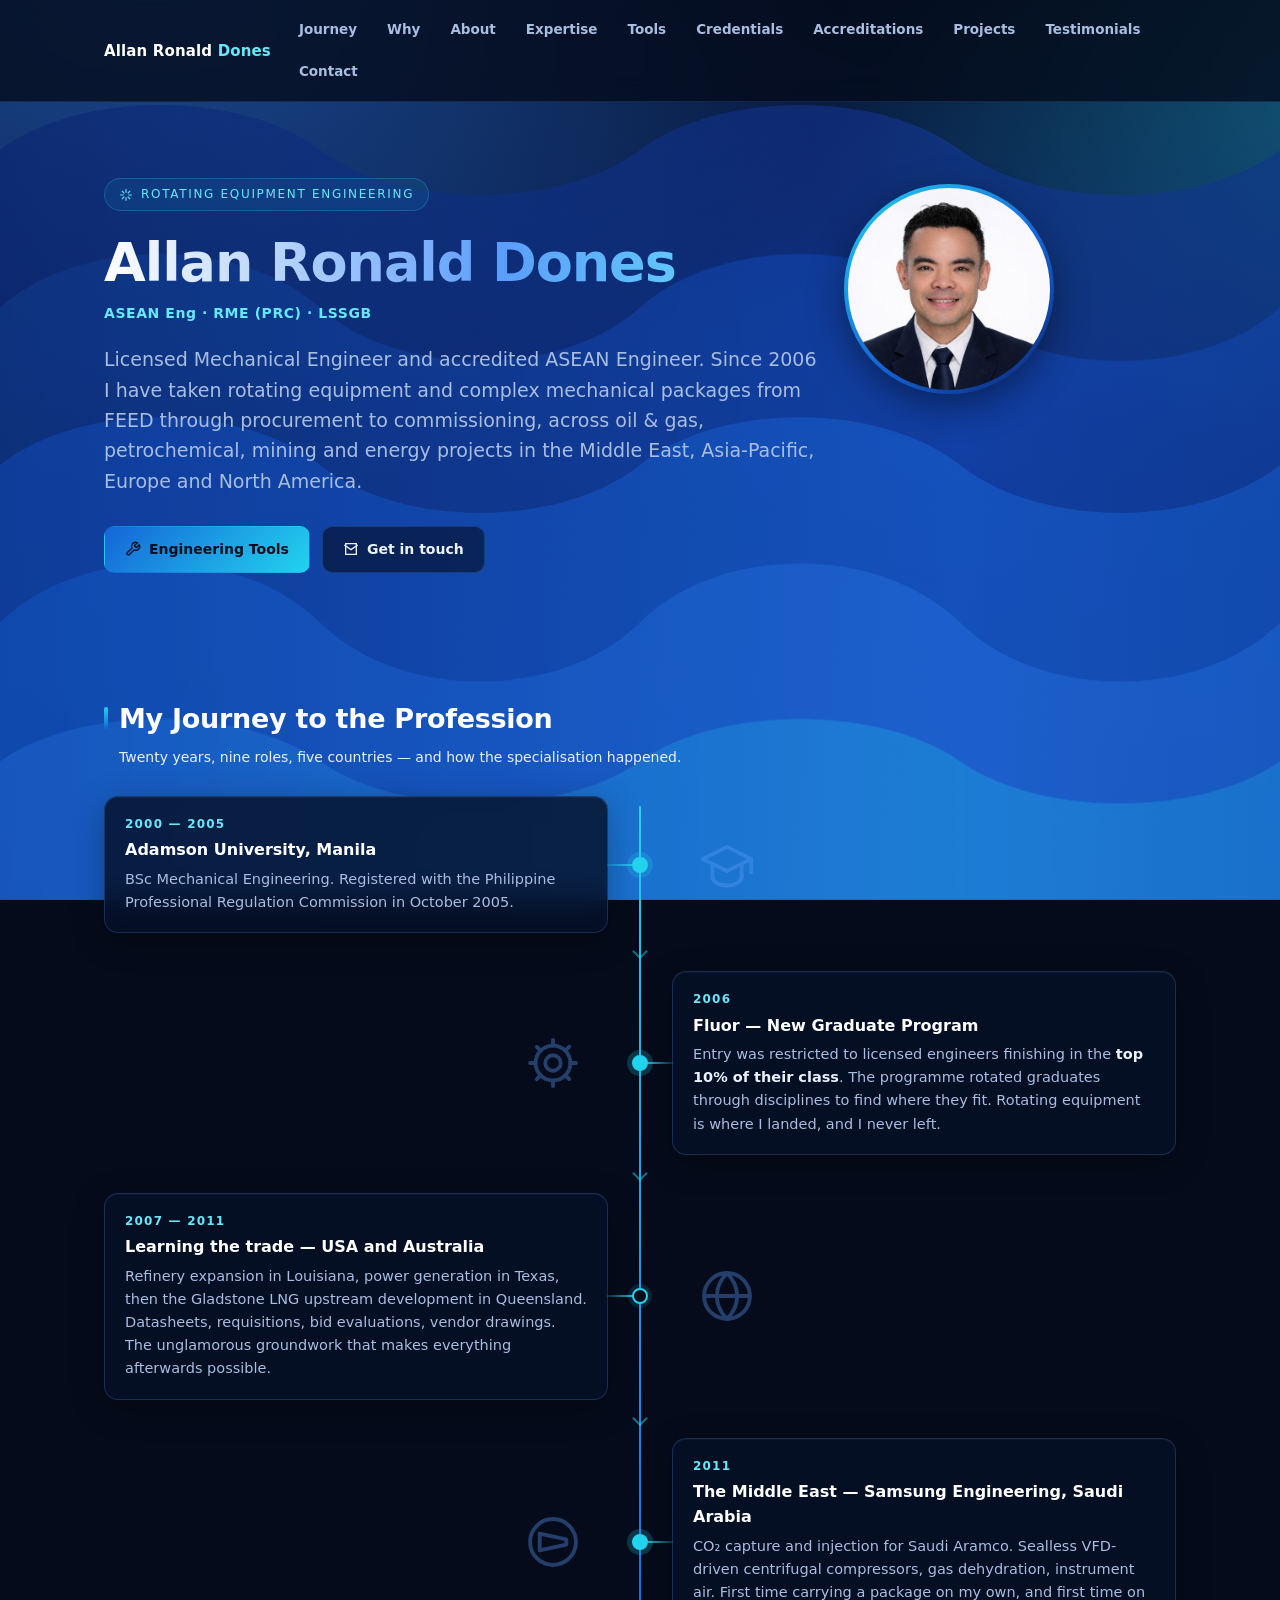
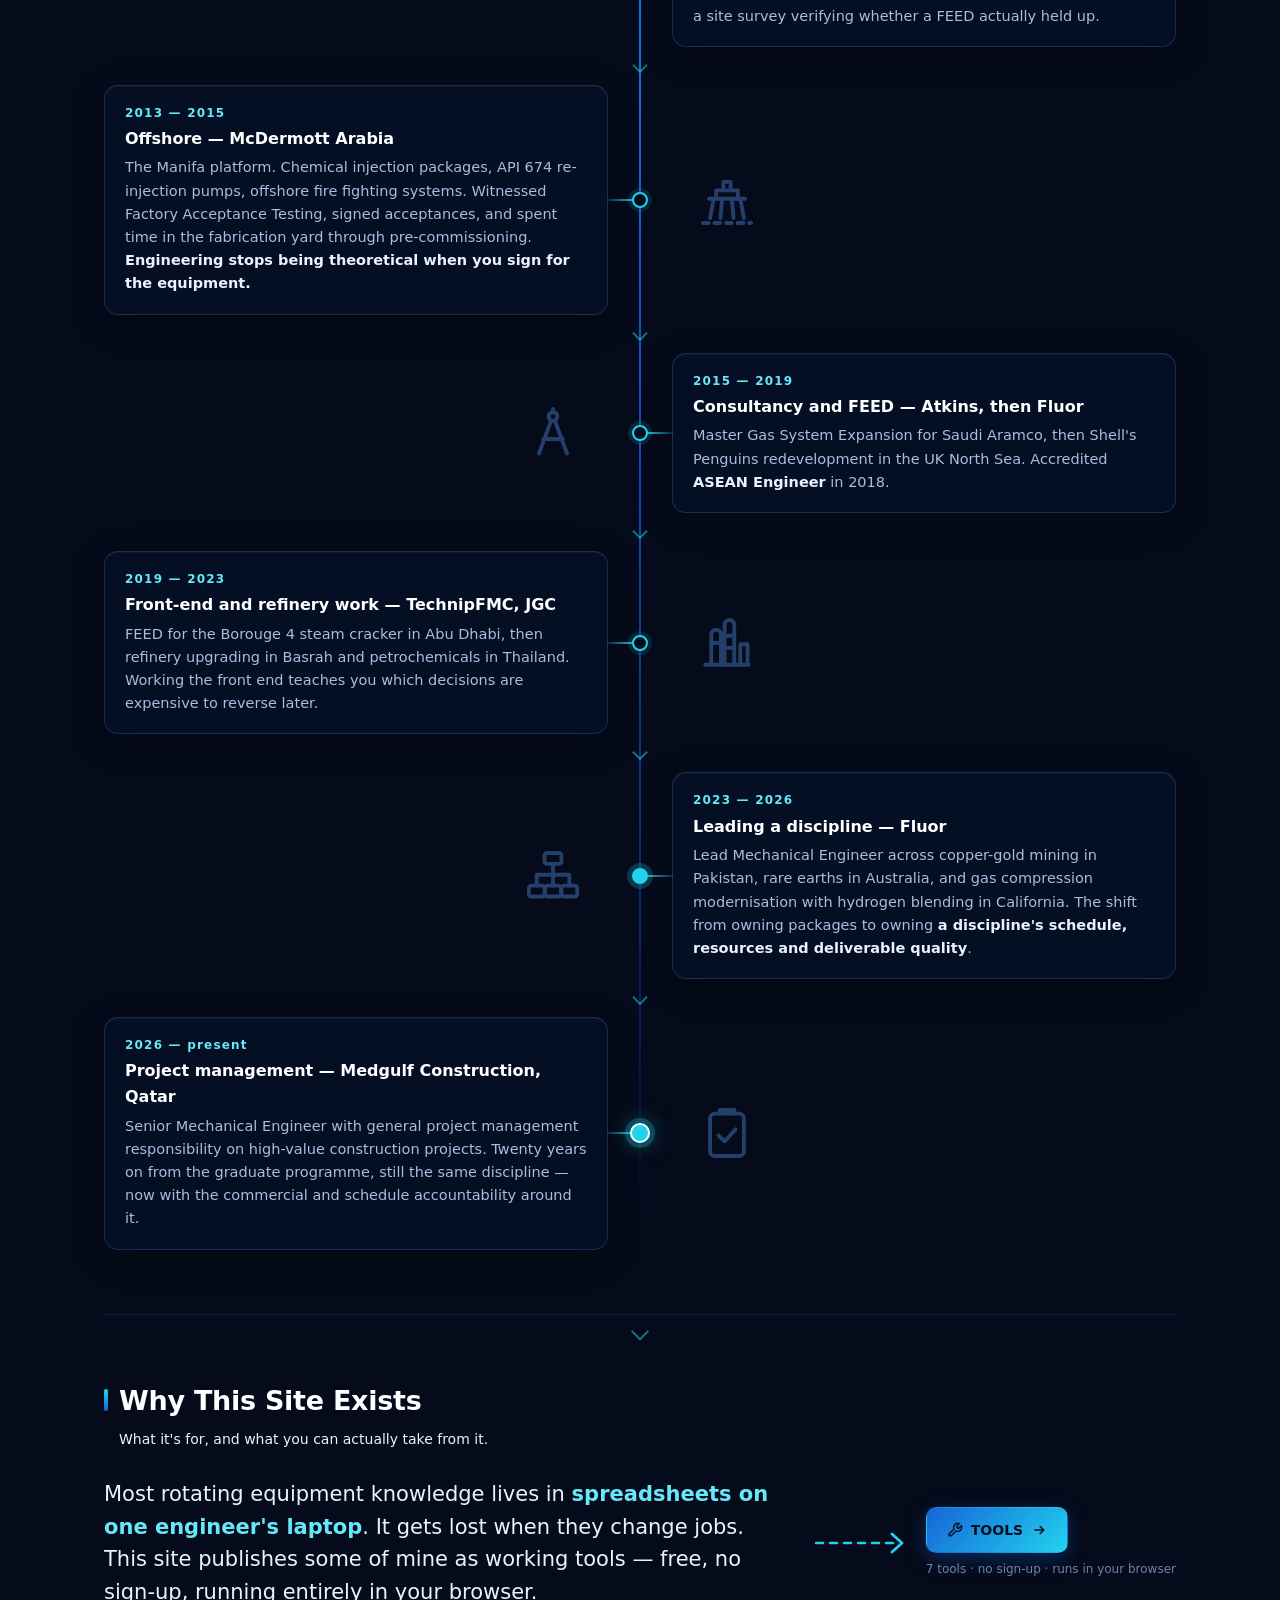
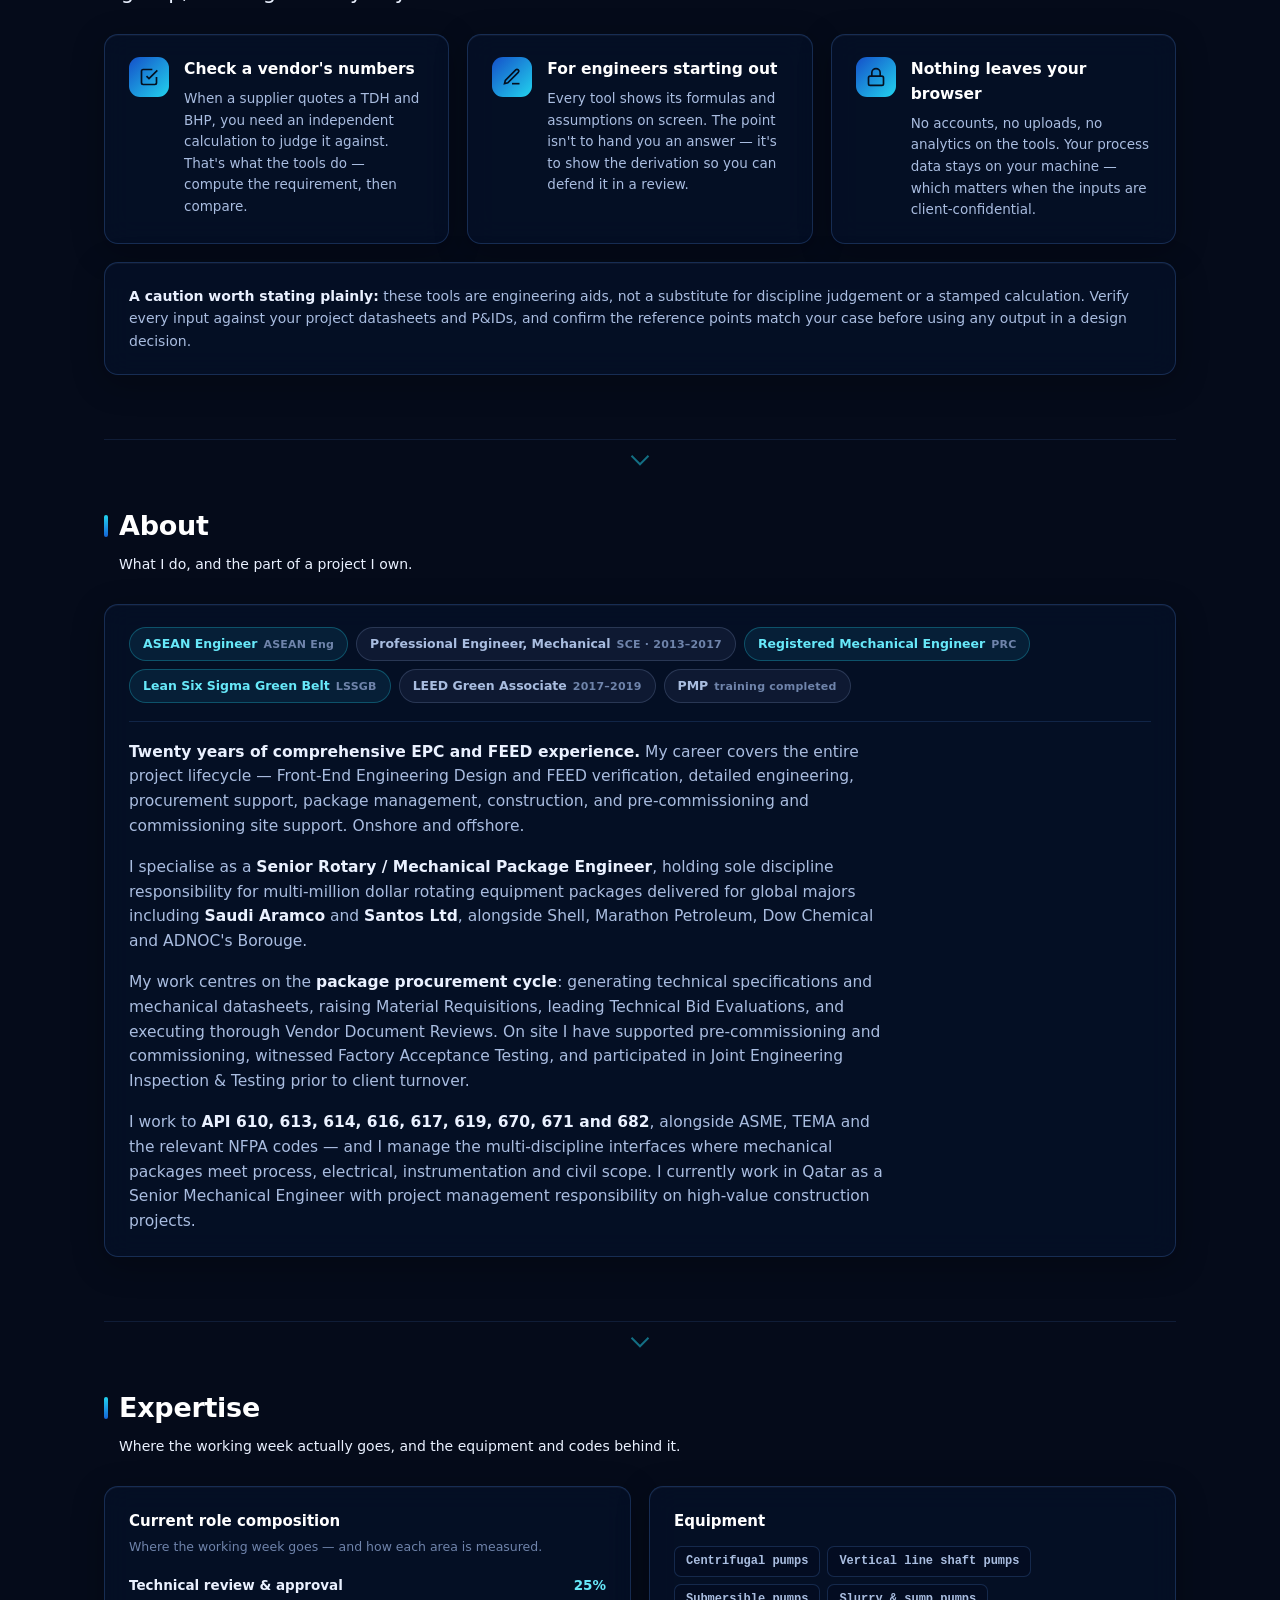
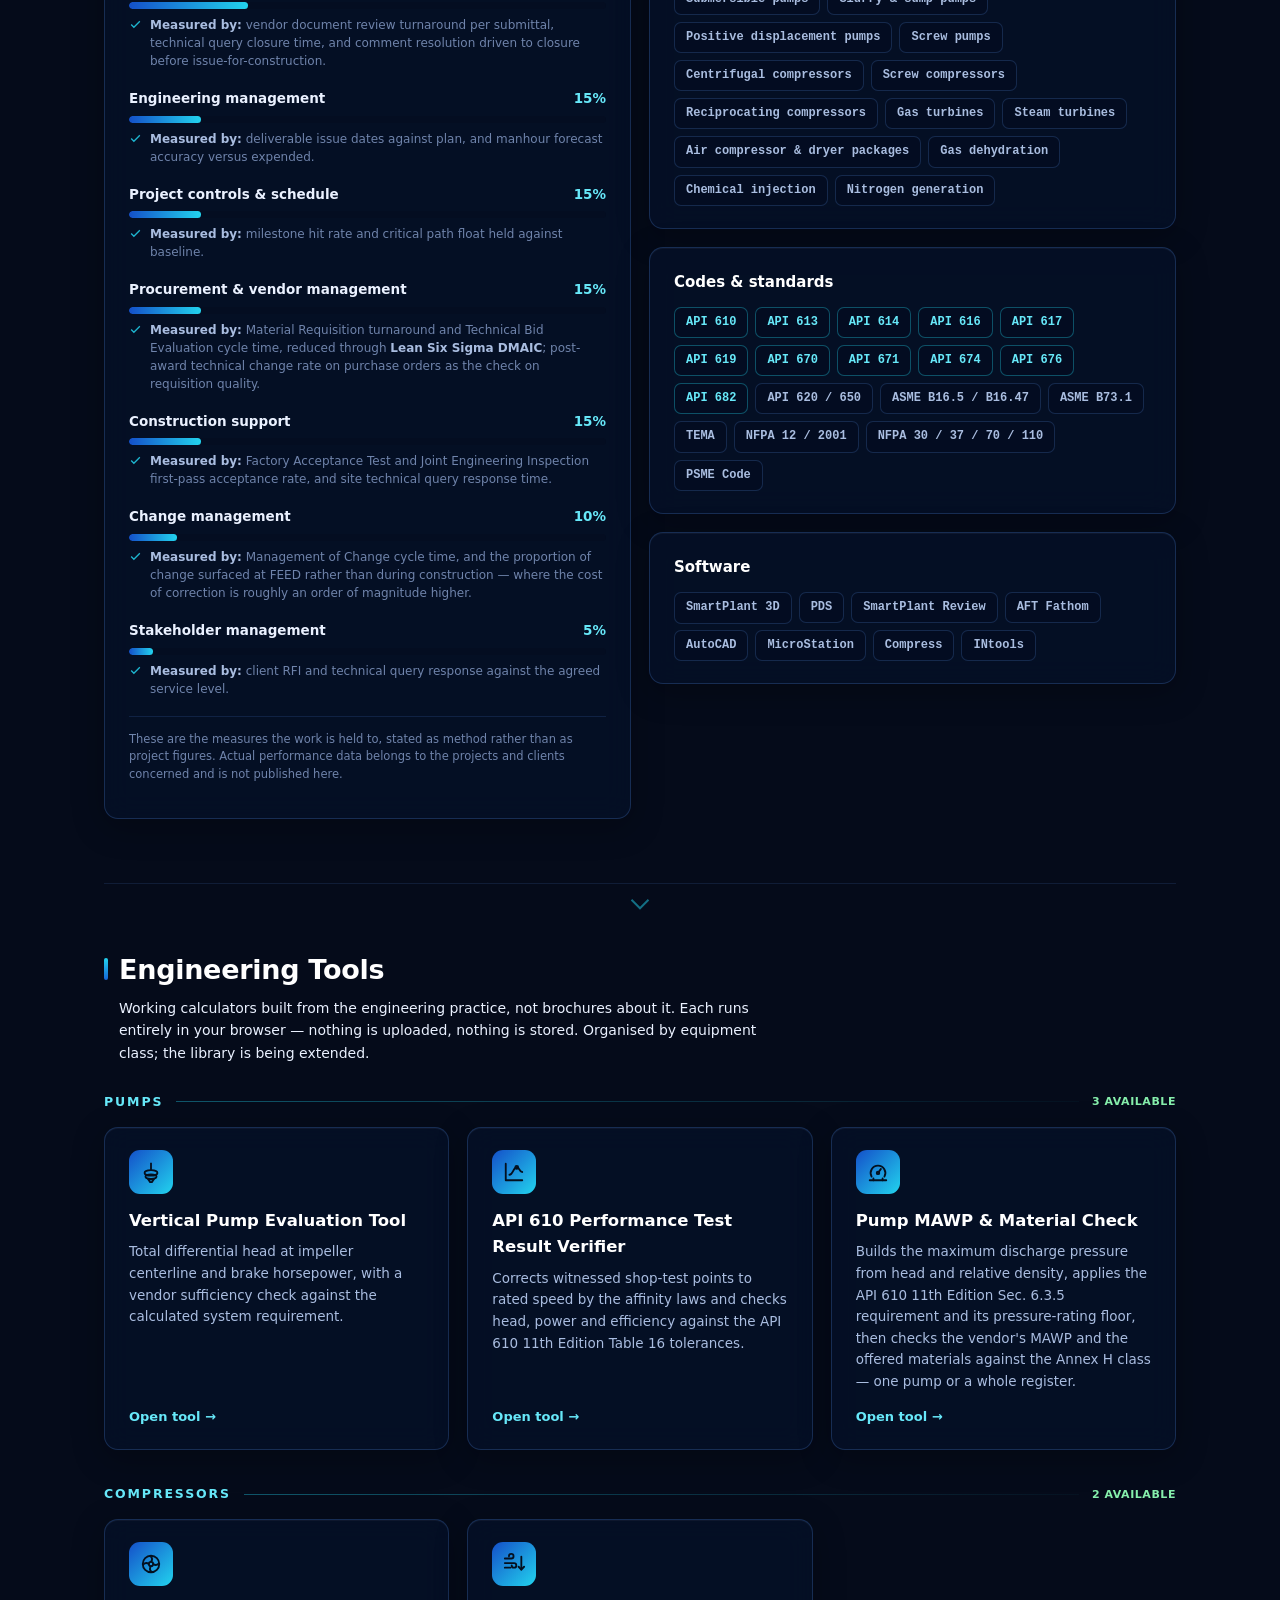
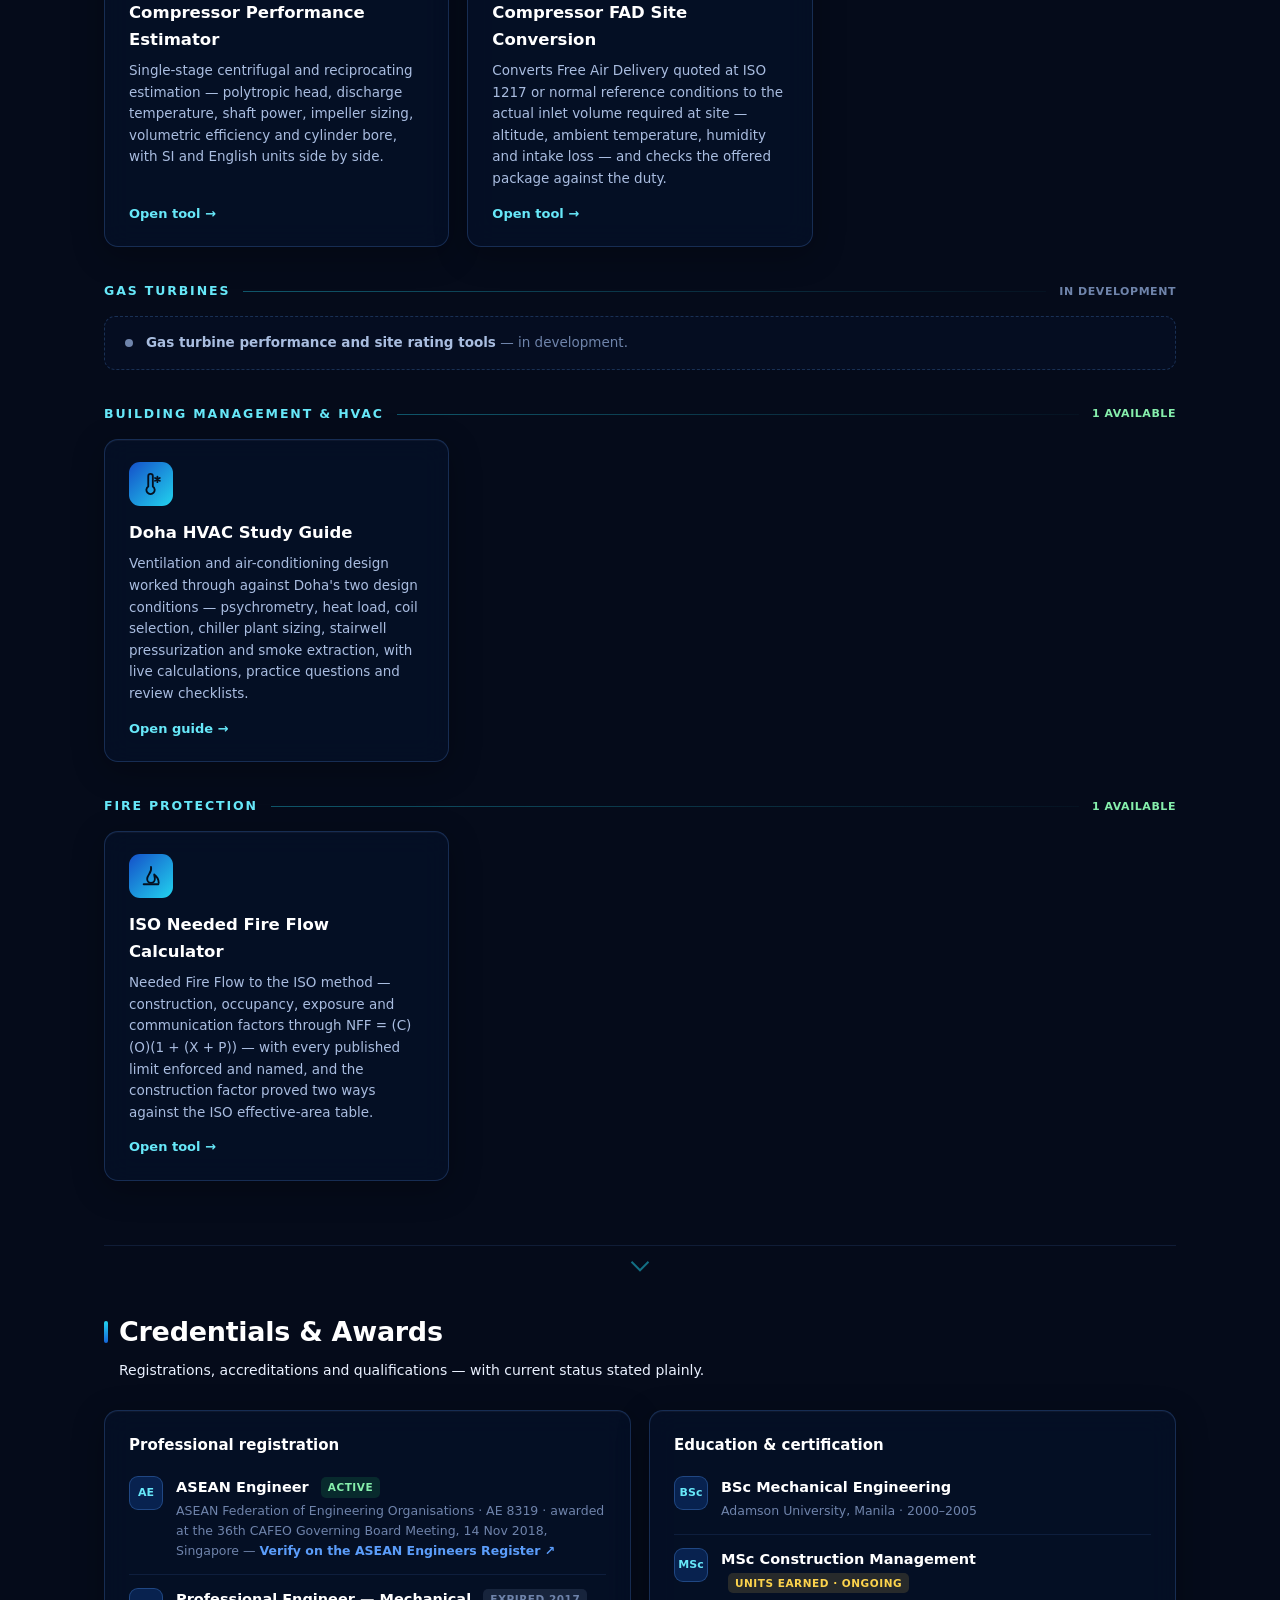
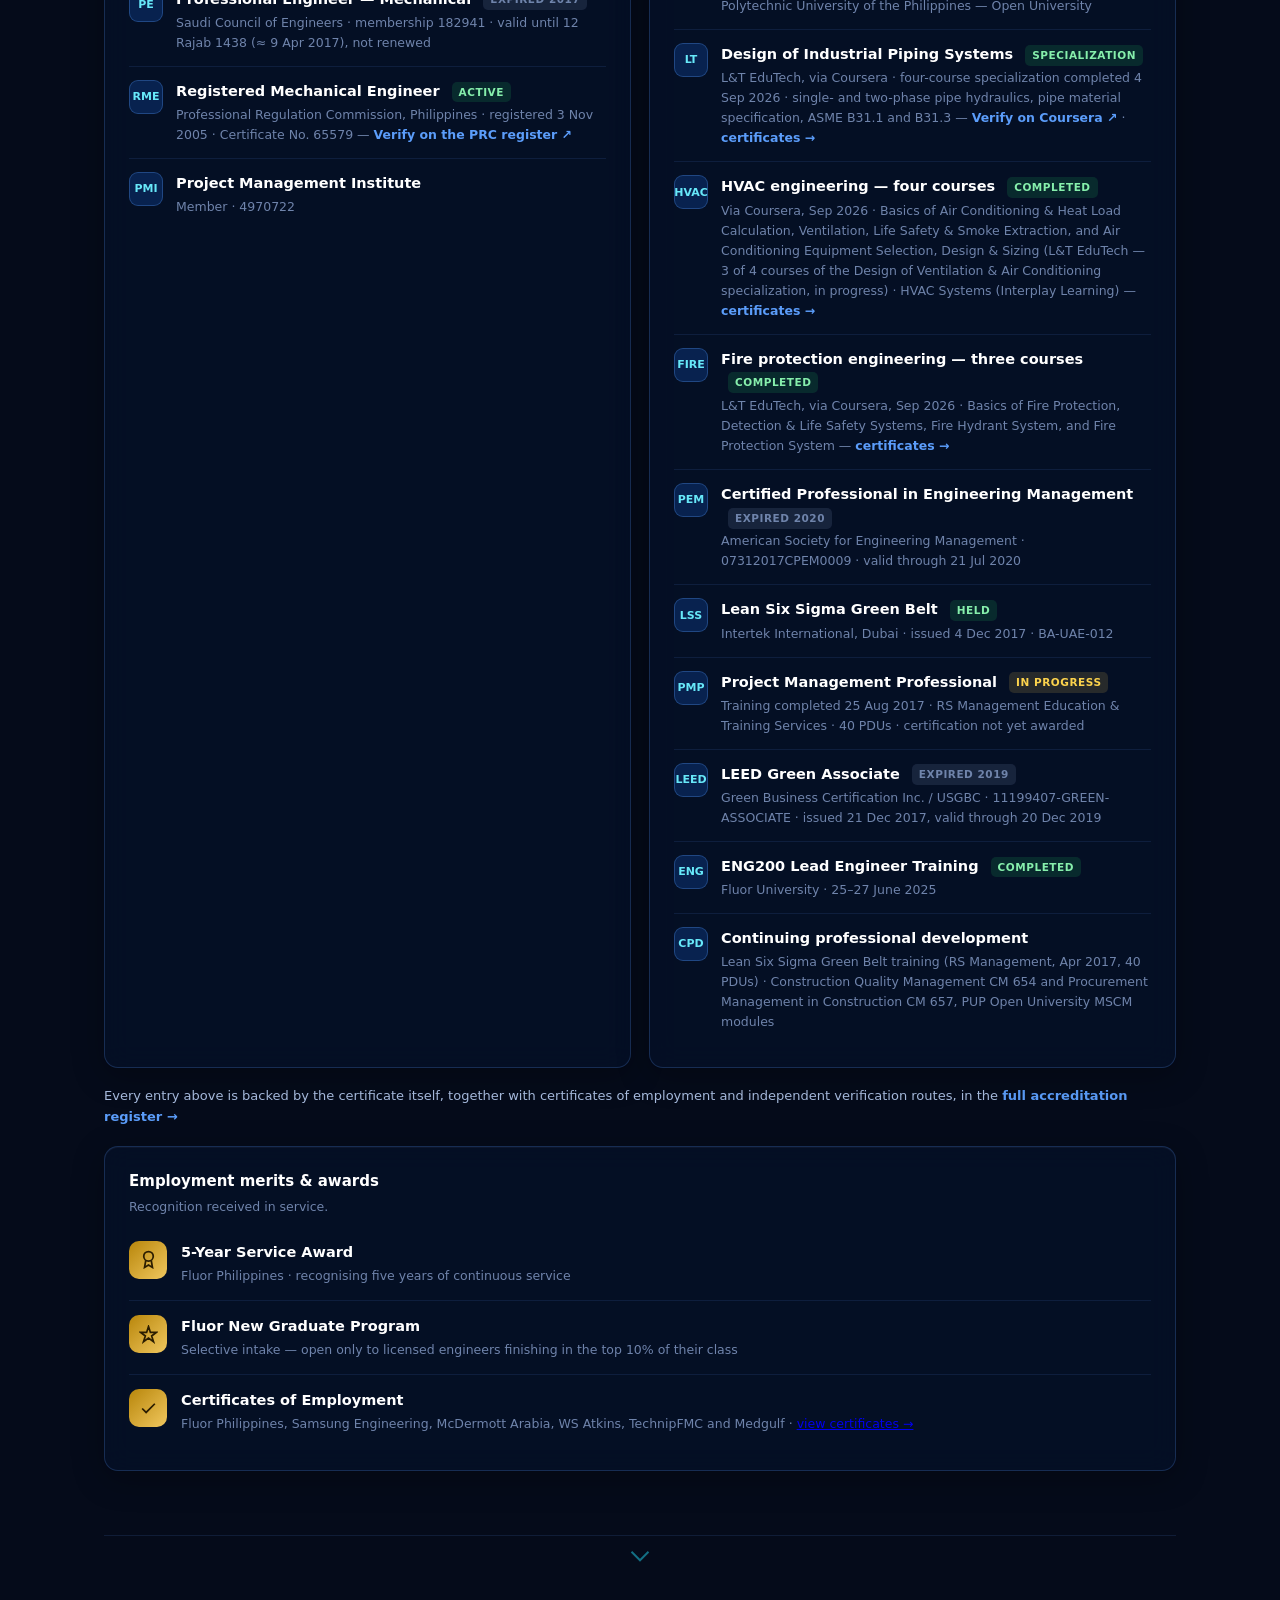
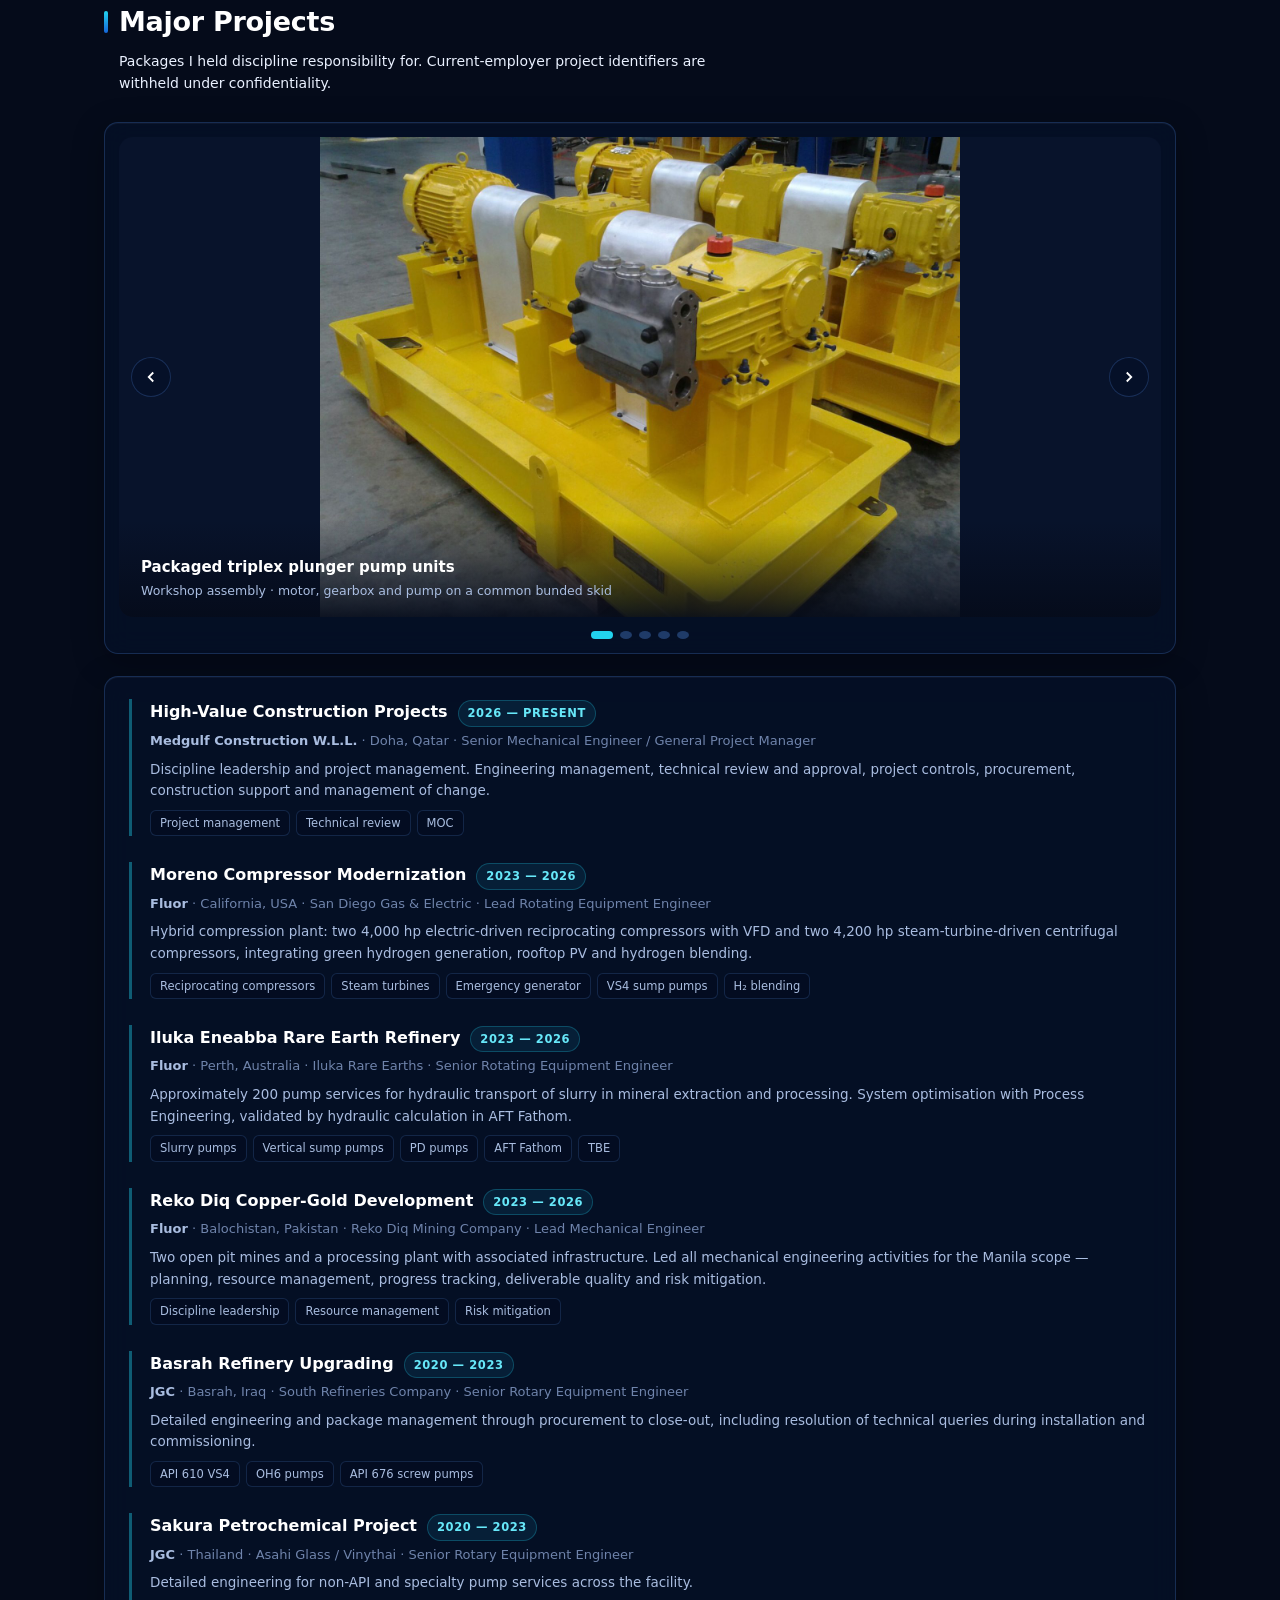
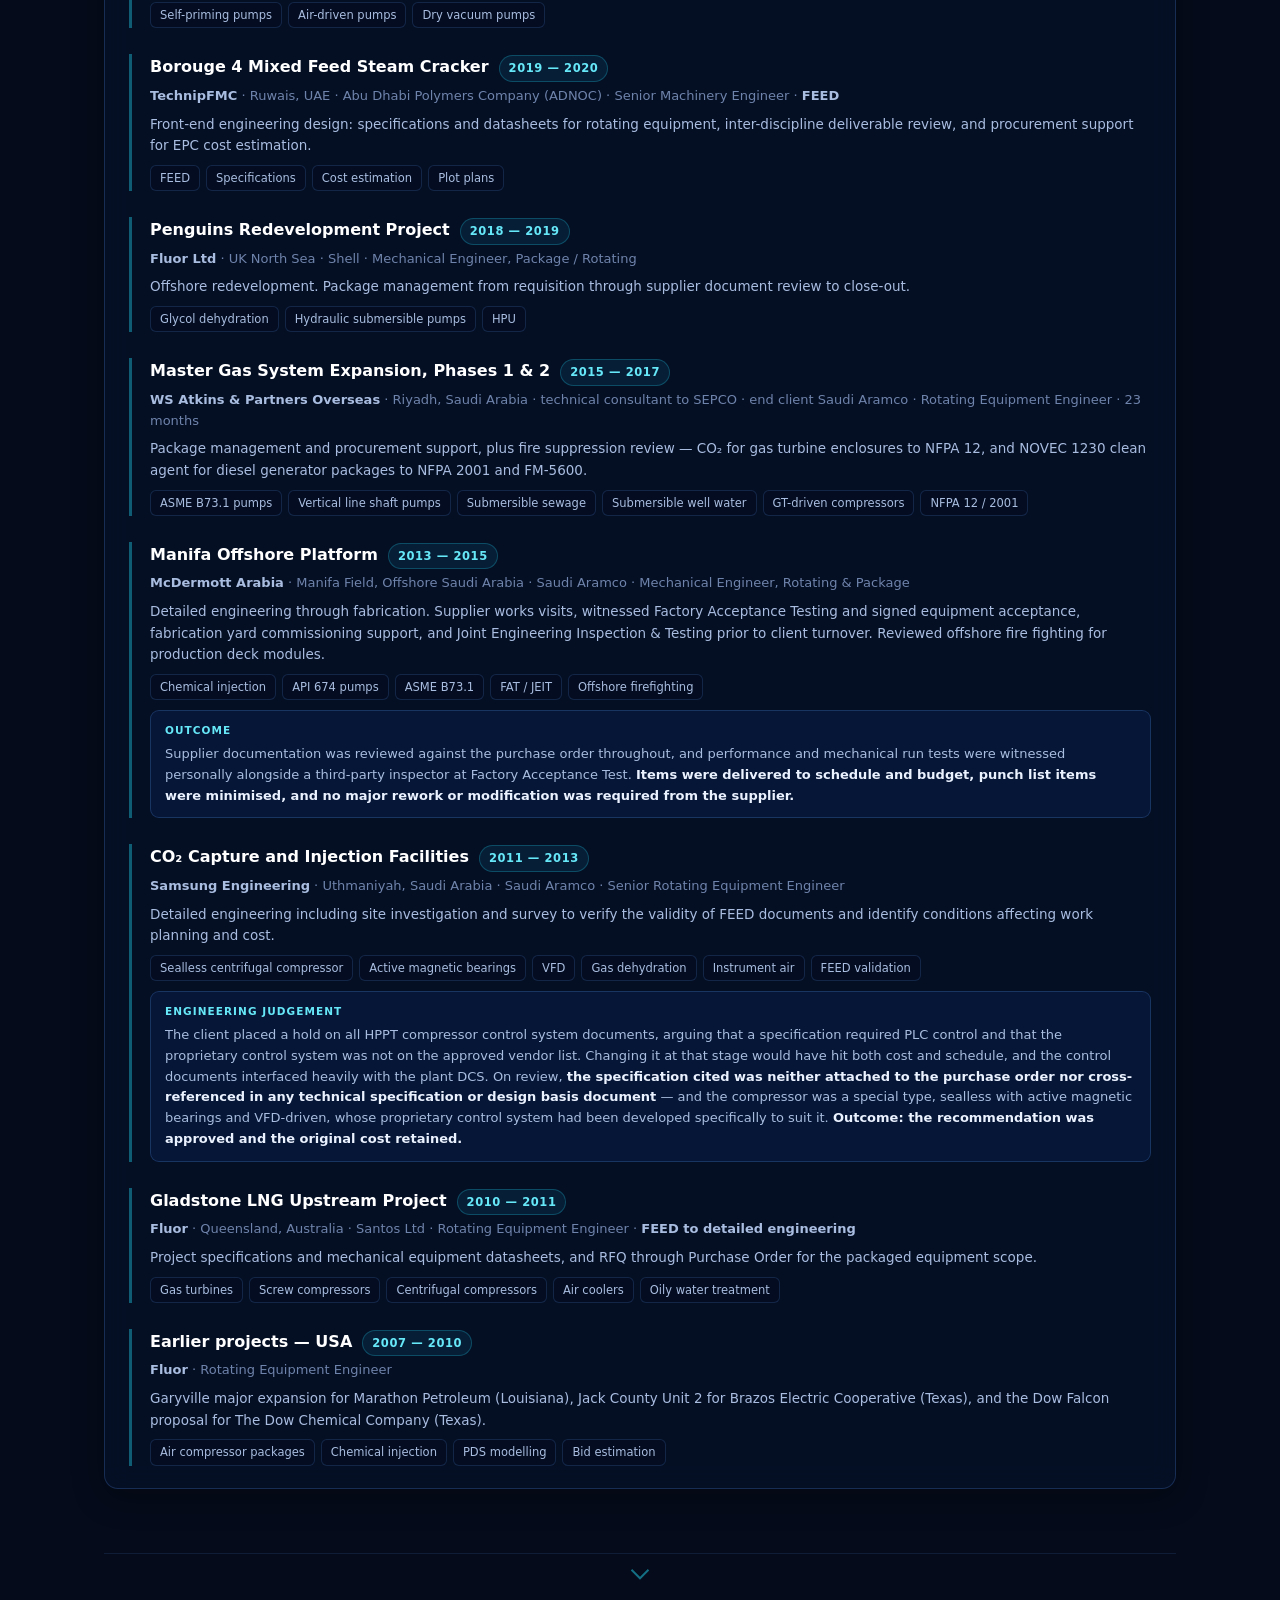
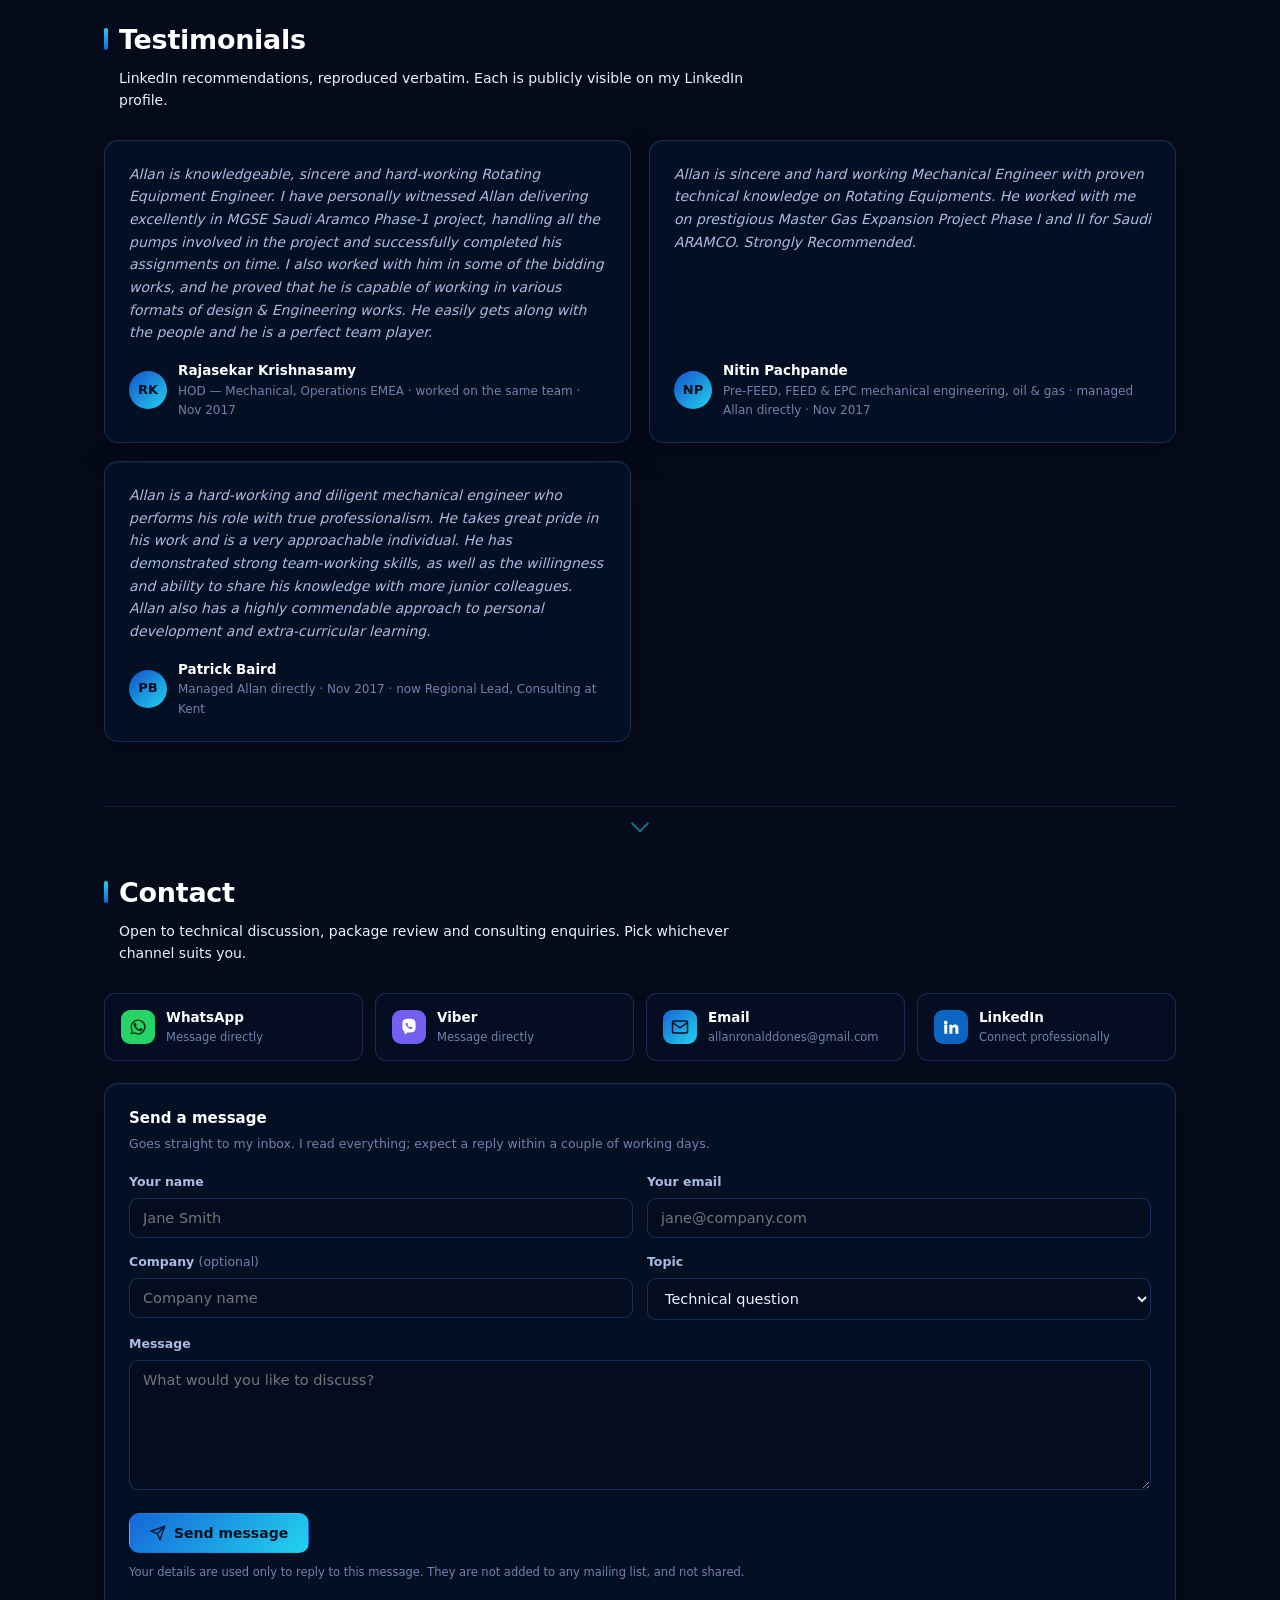
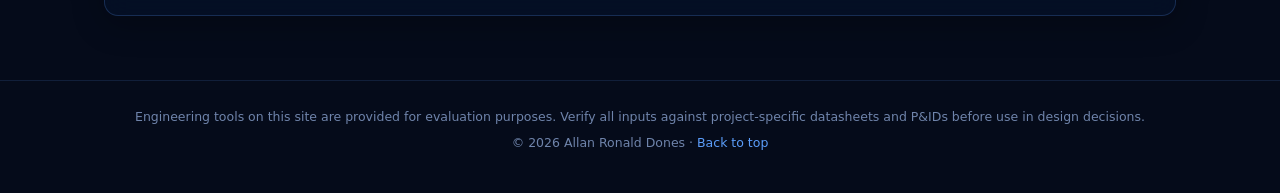
==== commit a1cb51da: "Add three L&T EduTech fire protection certificates All via Coursera, holder named ALLAN RONALD IBASC" ====
--- a/index.html
+++ b/index.html
@@ -662,14 +662,25 @@
         <div class="cred">
           <div class="cred-mark">HVAC</div>
           <div class="cred-body">
-            <div class="cred-title">HVAC engineering &#8212; five courses <span class="status active">Specialization</span></div>
+            <div class="cred-title">HVAC engineering &#8212; four courses <span class="status active">Completed</span></div>
             <div class="cred-meta">
-              Via Coursera, Sep 2026 &#183; L&amp;T EduTech four-course Design of Ventilation &amp; Air Conditioning
-              System for Buildings specialization completed 25 Sep 2026 &#8212; heat load calculation, ventilation,
-              life safety &amp; smoke extraction, equipment selection &amp; sizing, and cutting-edge AC technology &#183;
+              Via Coursera, Sep 2026 &#183; Basics of Air Conditioning &amp; Heat Load Calculation,
+              Ventilation, Life Safety &amp; Smoke Extraction, and
+              Air Conditioning Equipment Selection, Design &amp; Sizing (L&amp;T EduTech &#8212; 3 of 4 courses of the
+              Design of Ventilation &amp; Air Conditioning specialization, in progress) &#183;
               HVAC Systems (Interplay Learning) &#8212;
-              <a href="https://coursera.org/verify/specialization/CE67VE53BBD5" target="_blank" rel="noopener noreferrer">Verify on Coursera &#8599;</a>
-              &#183; <a href="/accreditations#upliftment">certificates &#8594;</a>
+              <a href="/accreditations#upliftment">certificates &#8594;</a>
+            </div>
+          </div>
+        </div>
+        <div class="cred">
+          <div class="cred-mark">FIRE</div>
+          <div class="cred-body">
+            <div class="cred-title">Fire protection engineering &#8212; three courses <span class="status active">Completed</span></div>
+            <div class="cred-meta">
+              L&amp;T EduTech, via Coursera, Sep 2026 &#183; Basics of Fire Protection, Detection &amp; Life Safety Systems,
+              Fire Hydrant System, and Fire Protection System &#8212;
+              <a href="/accreditations#upliftment">certificates &#8594;</a>
             </div>
           </div>
         </div>
@@ -678,18 +689,6 @@
           <div class="cred-body">
             <div class="cred-title">Certified Professional in Engineering Management <span class="status expired">Expired 2020</span></div>
             <div class="cred-meta">American Society for Engineering Management · 07312017CPEM0009 · valid through 21 Jul 2020</div>
-          </div>
-        </div>
-        <div class="cred">
-          <div class="cred-mark">AI</div>
-          <div class="cred-body">
-            <div class="cred-title">Artificial Intelligence &#8212; nine courses <span class="status active">Completed</span></div>
-            <div class="cred-meta">
-              Anthropic, Claude Academy, Jul&#8211;Sep 2026 &#183; Introduction to Claude Cowork, AI Fluency: Framework &amp; Foundations,
-              Claude 101, Claude Code 101 &#183; Google, via Coursera, Sep 2026 &#183; four courses of the Google AI
-              specialization and Introduction to AI (Google AI Essentials) &#8212;
-              <a href="/accreditations#upliftment">certificates &#8594;</a>
-            </div>
           </div>
         </div>
         <div class="cred">
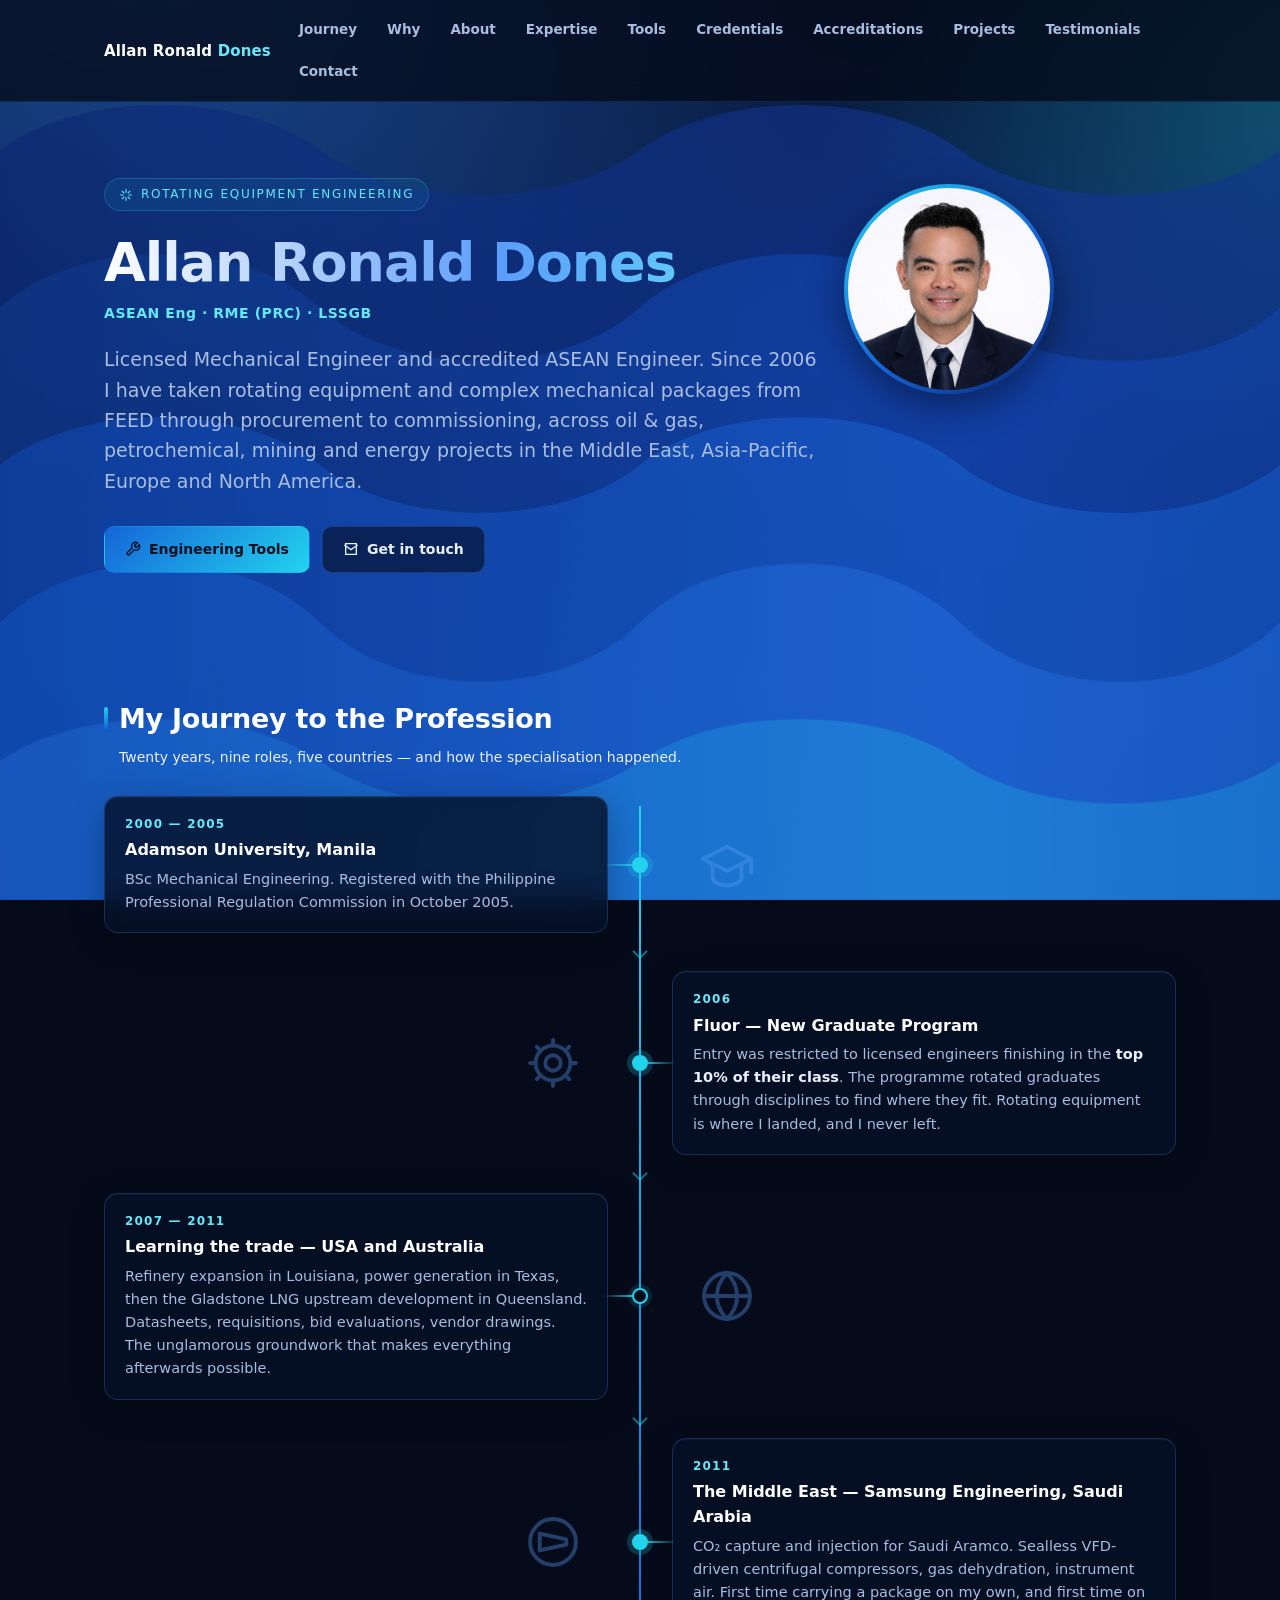
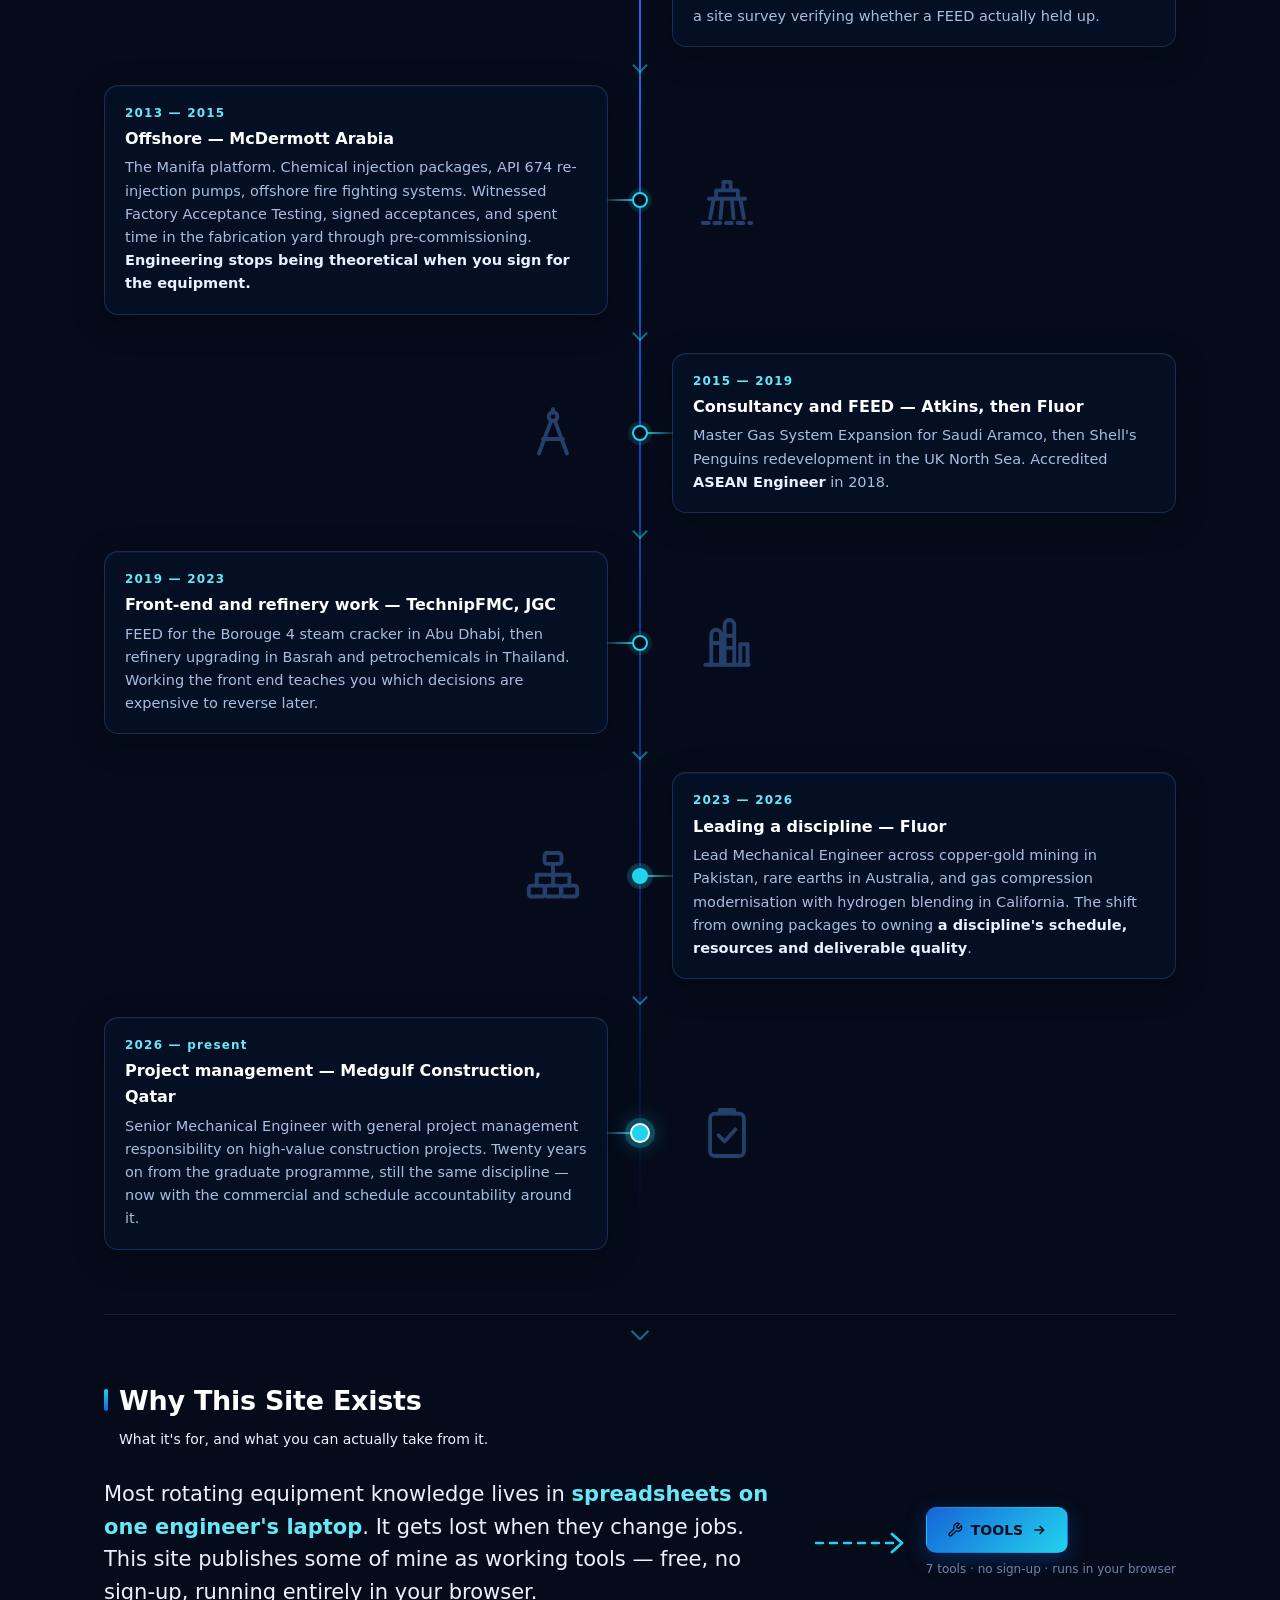
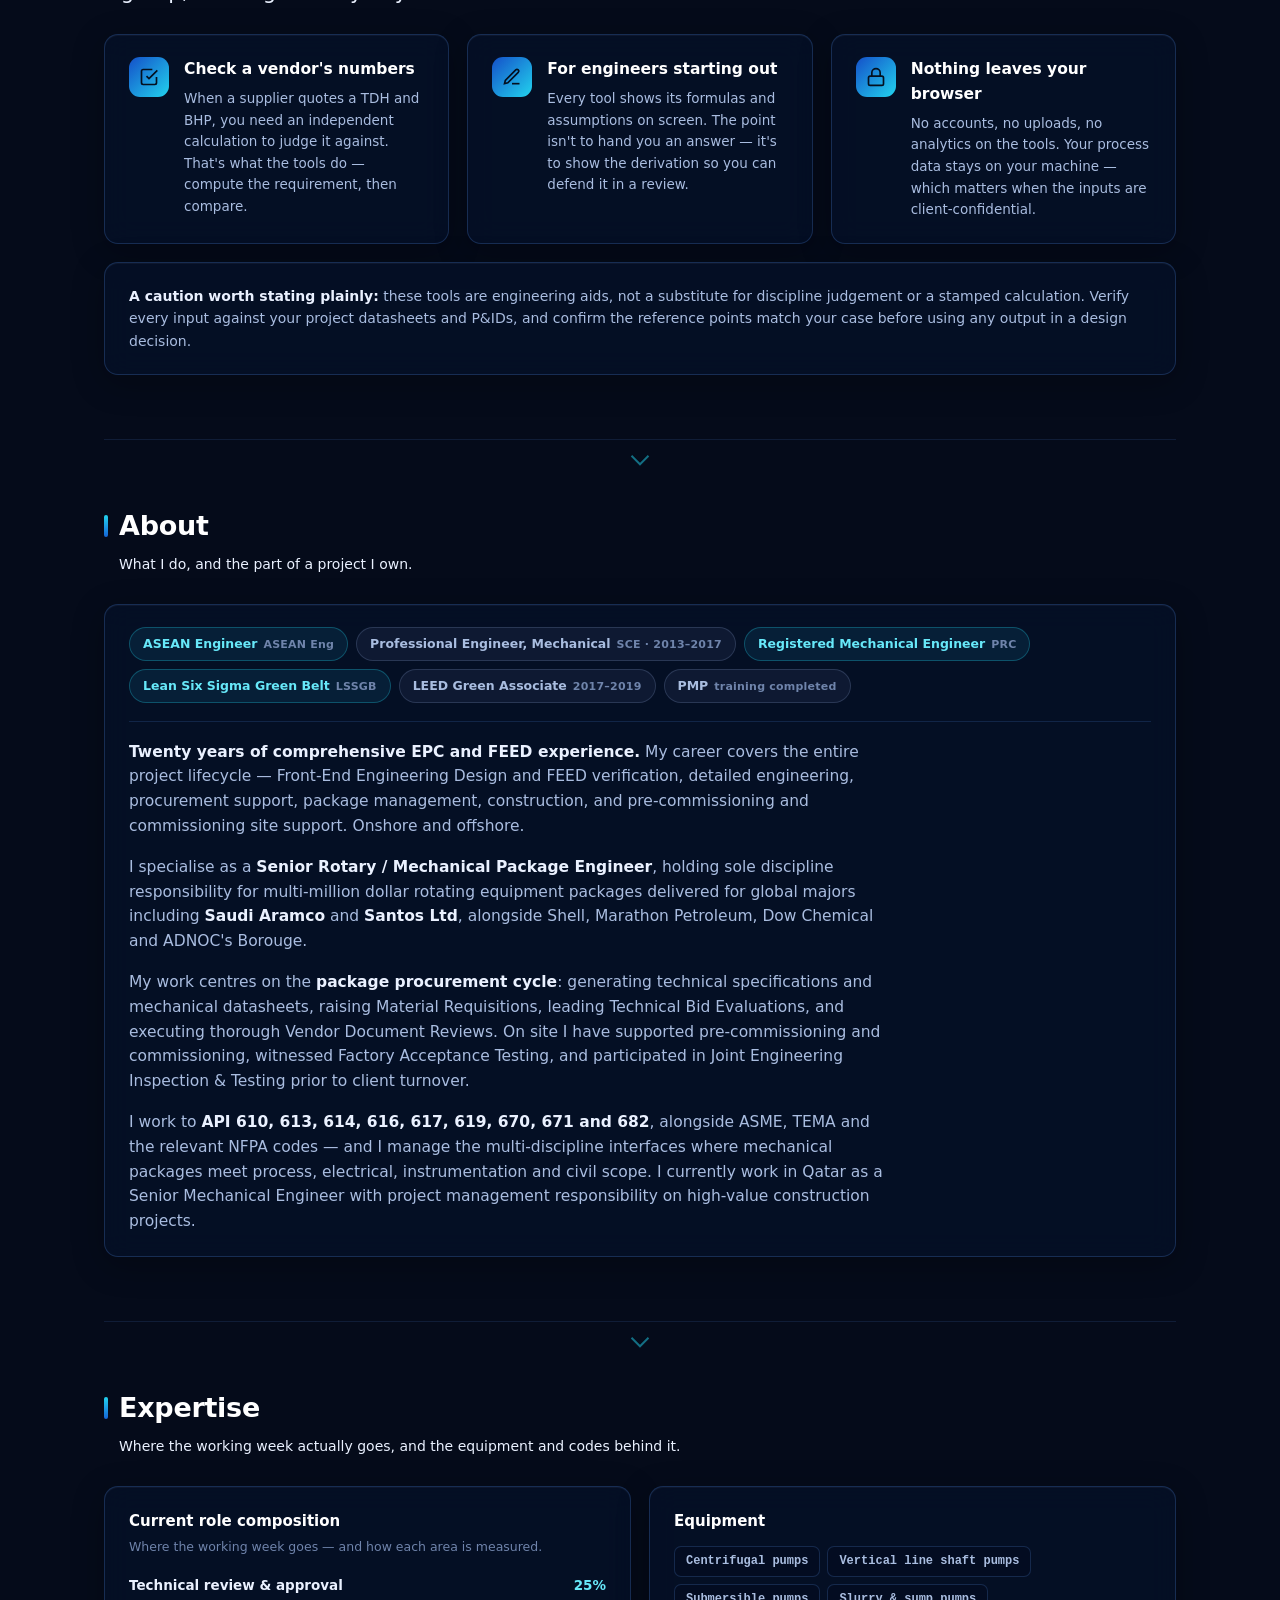
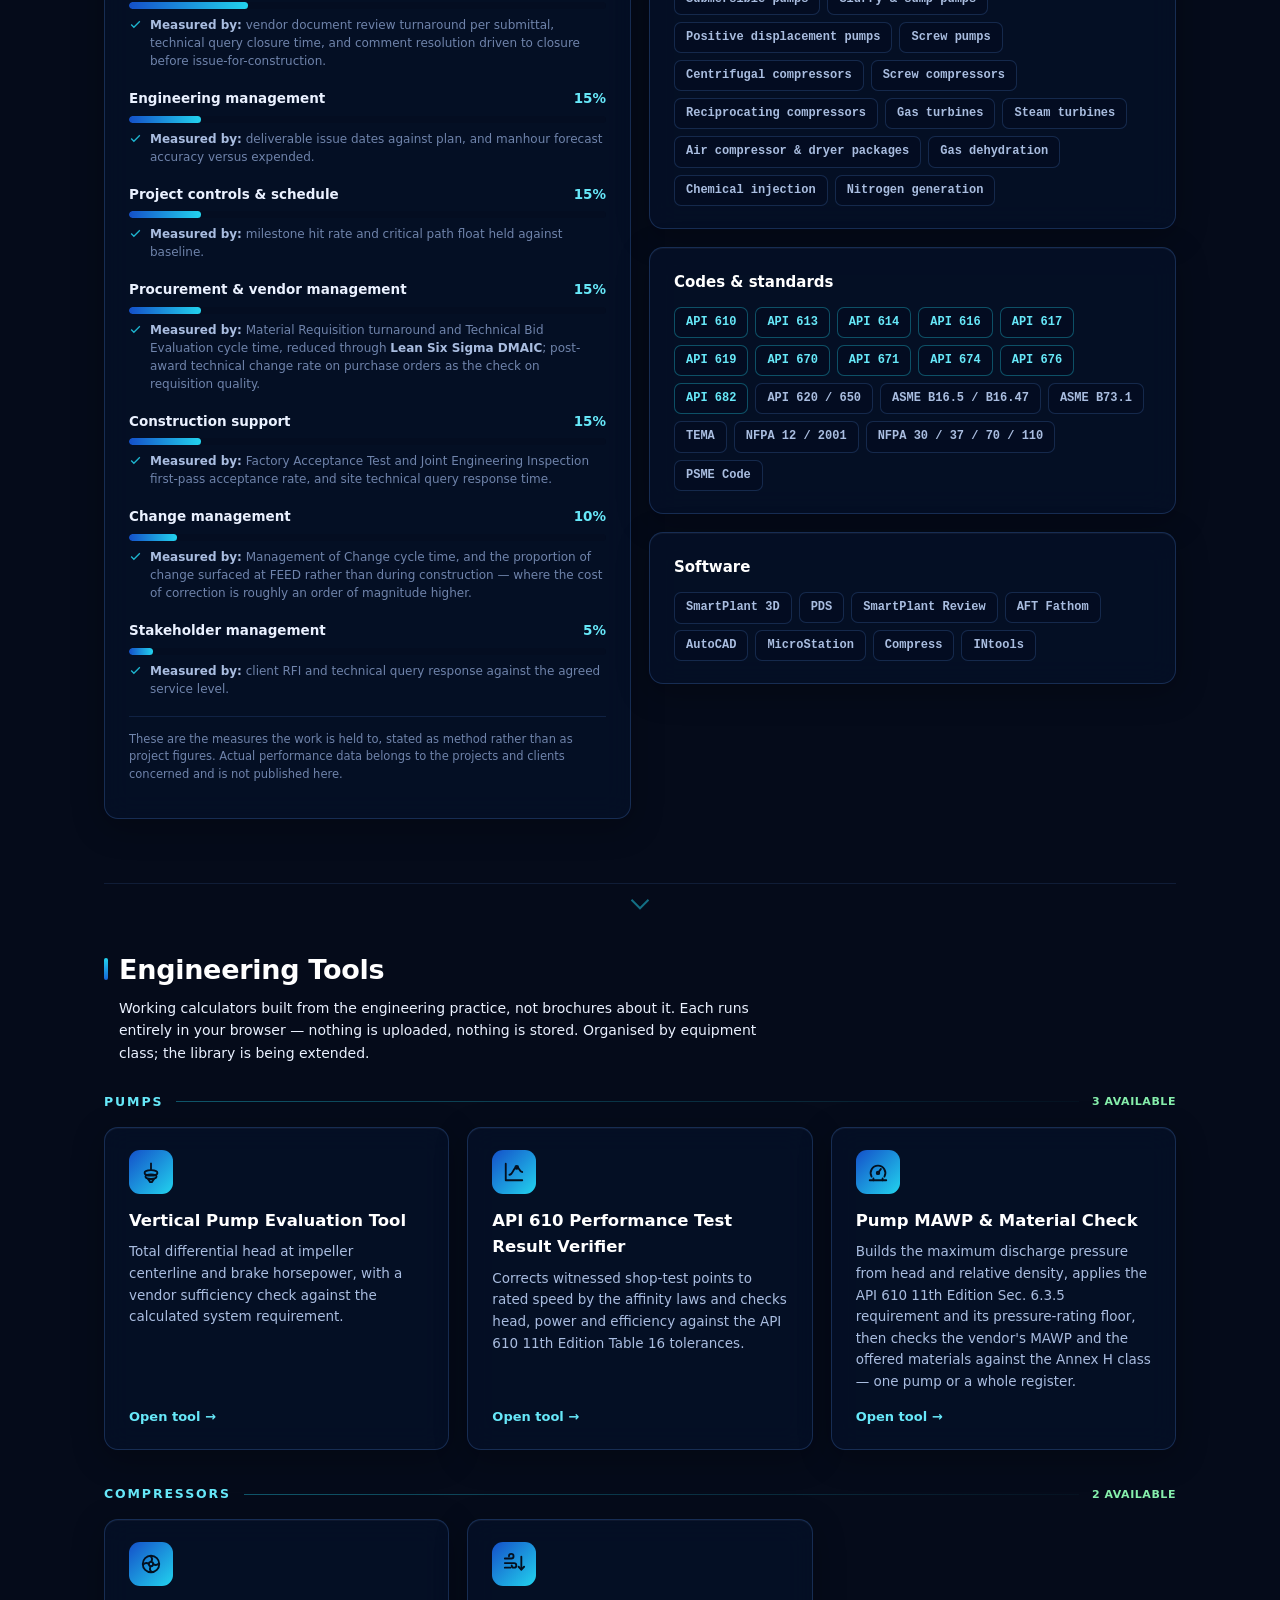
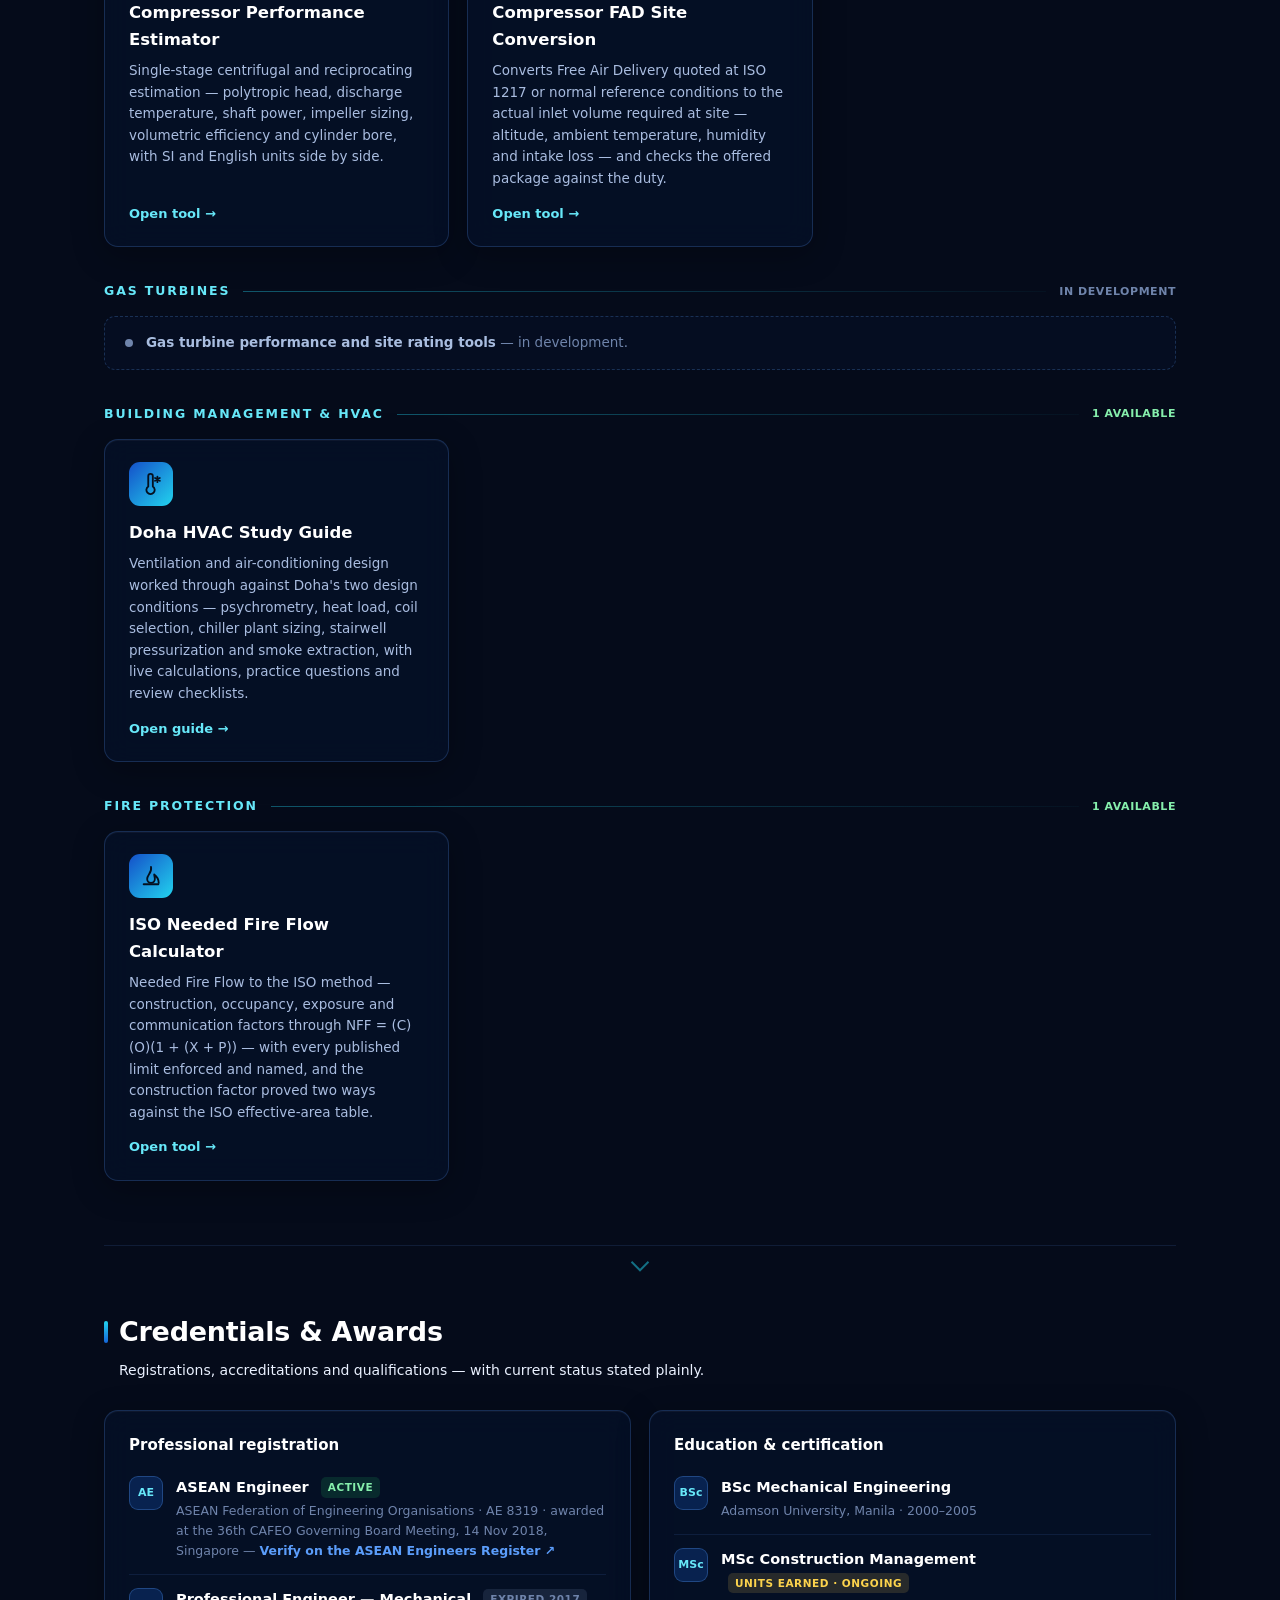
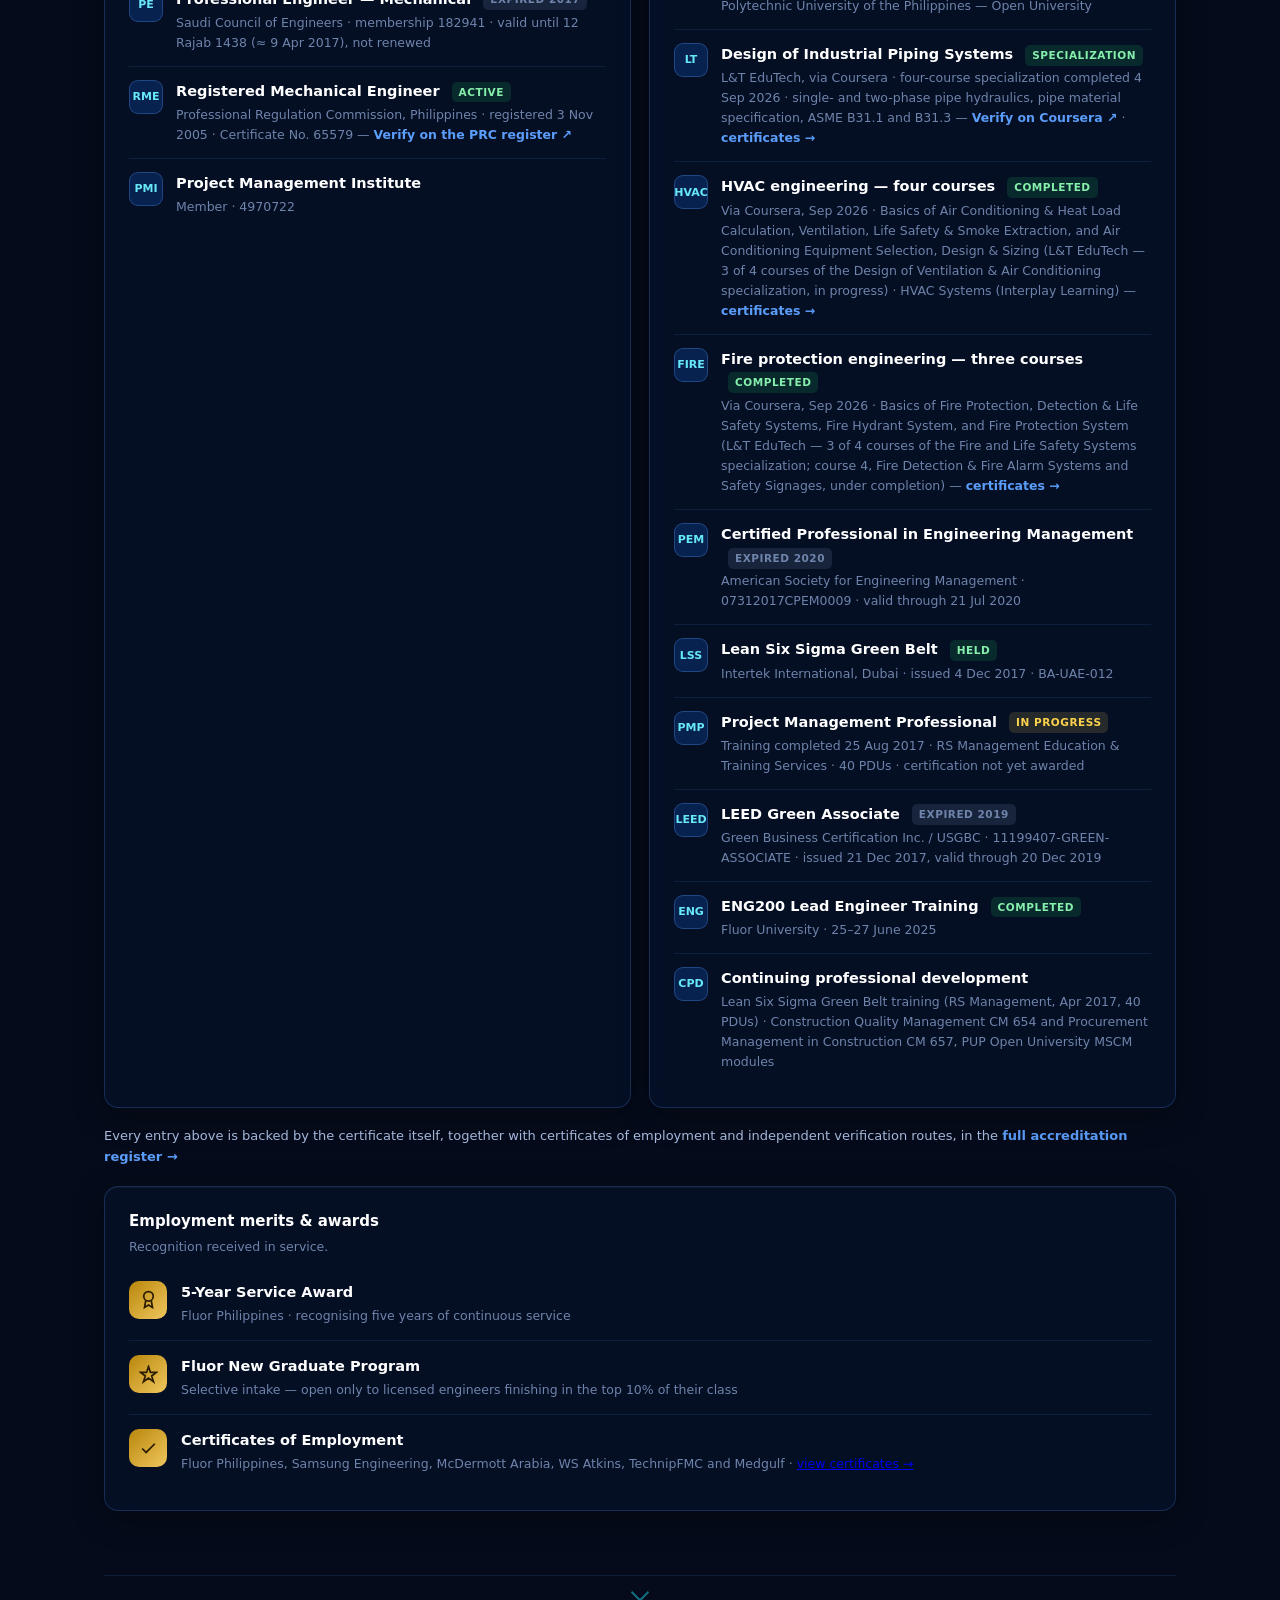
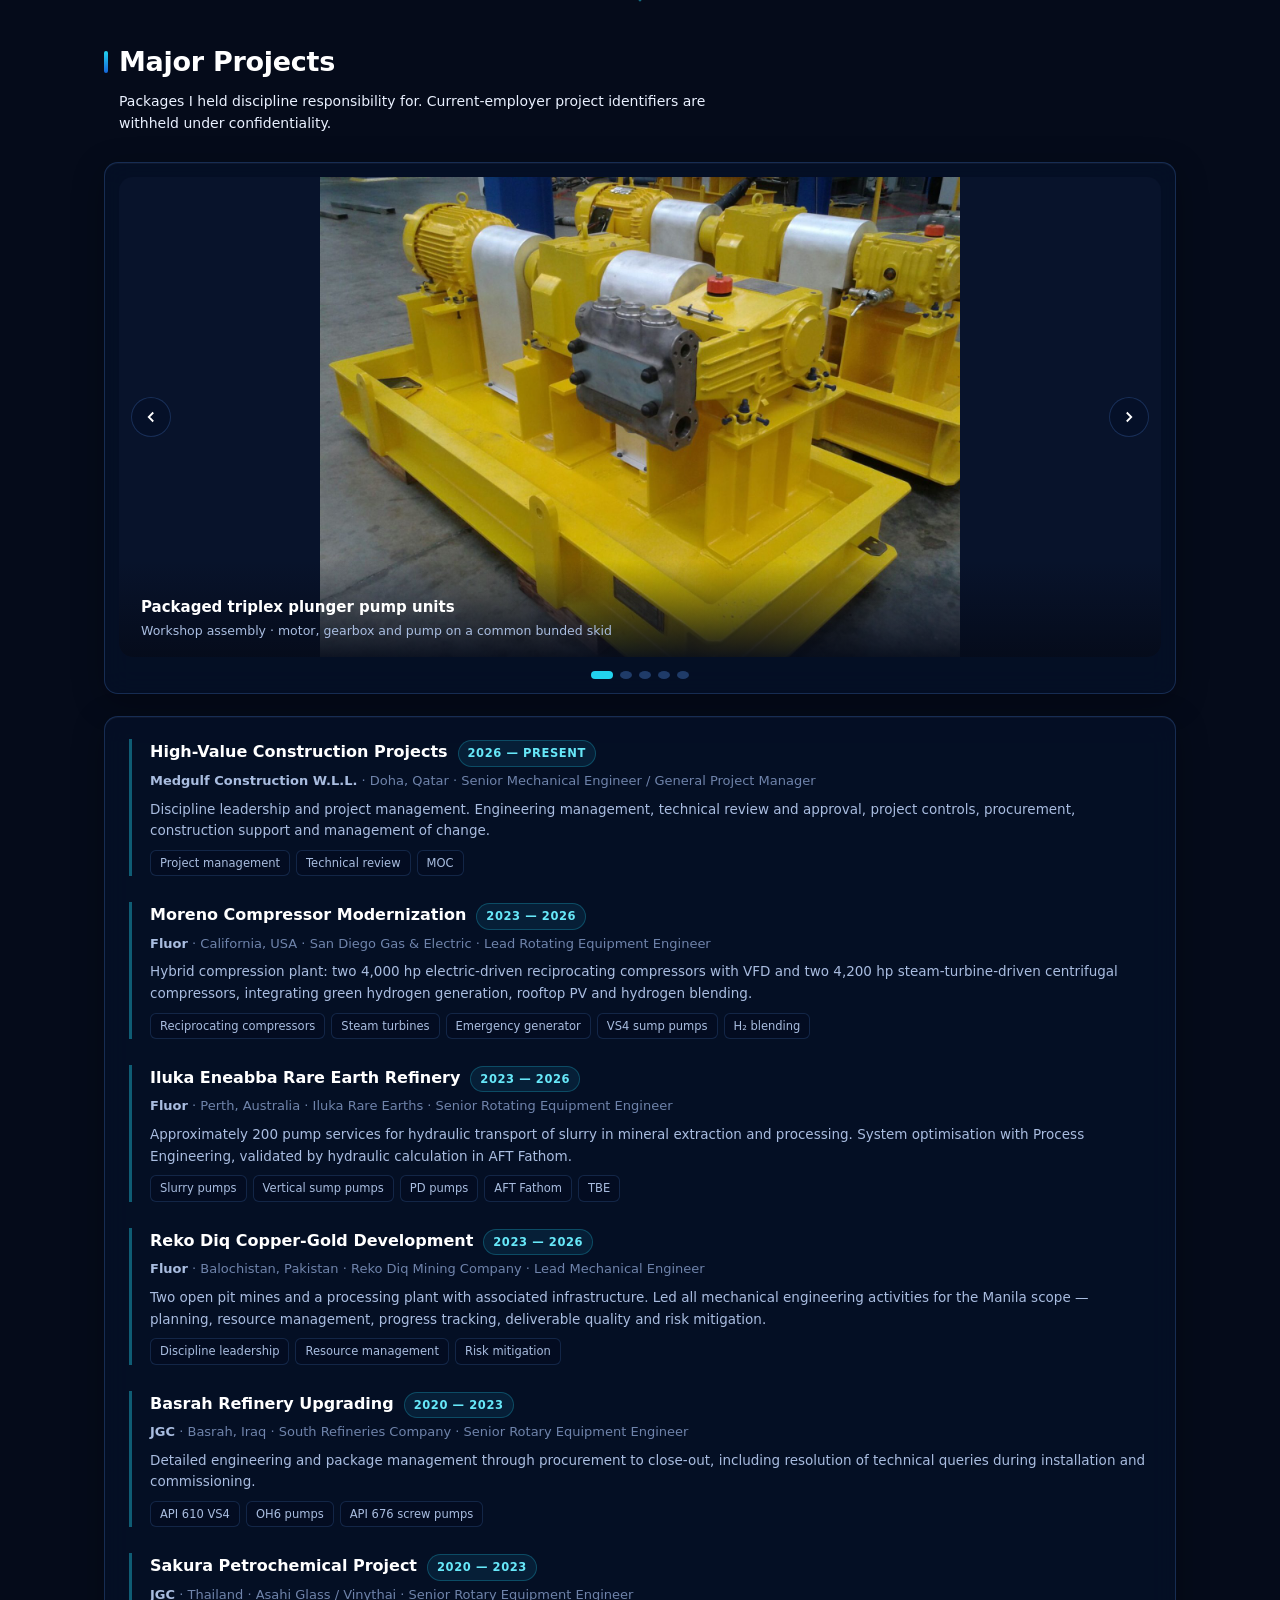
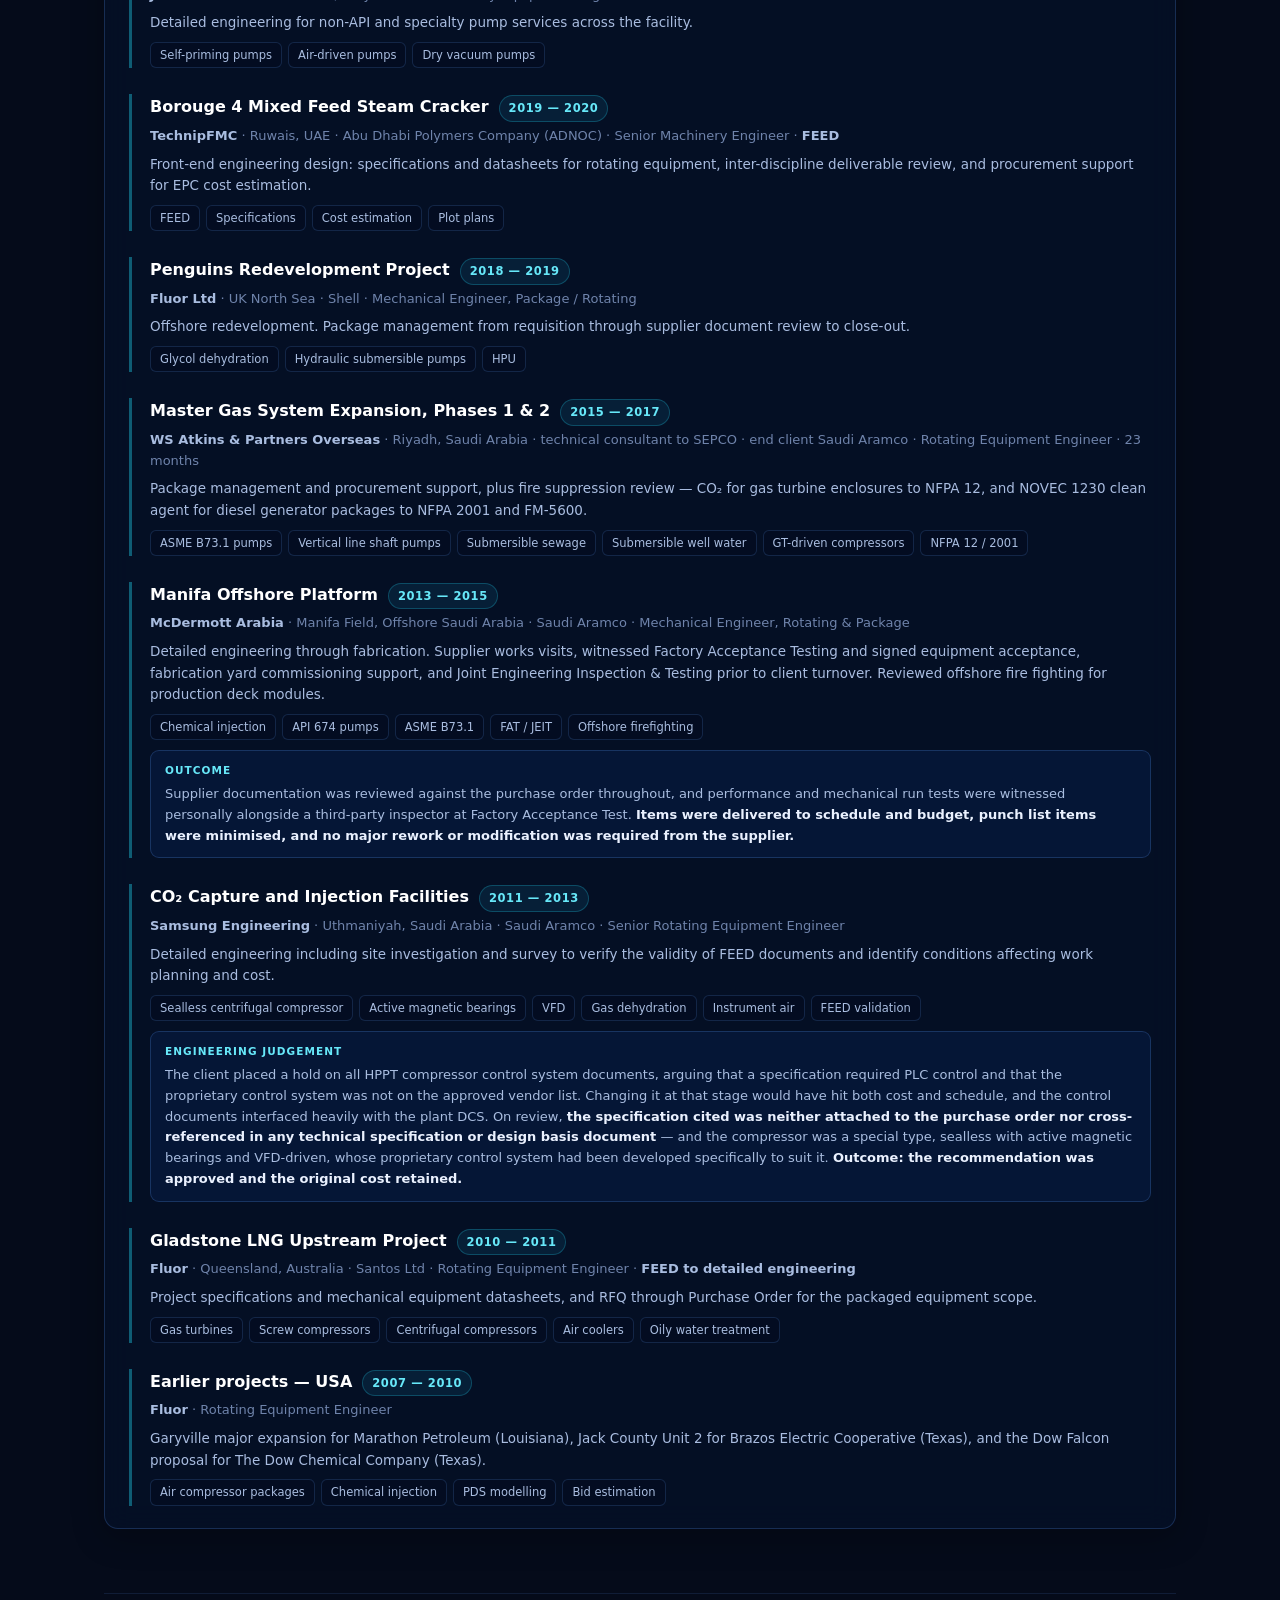
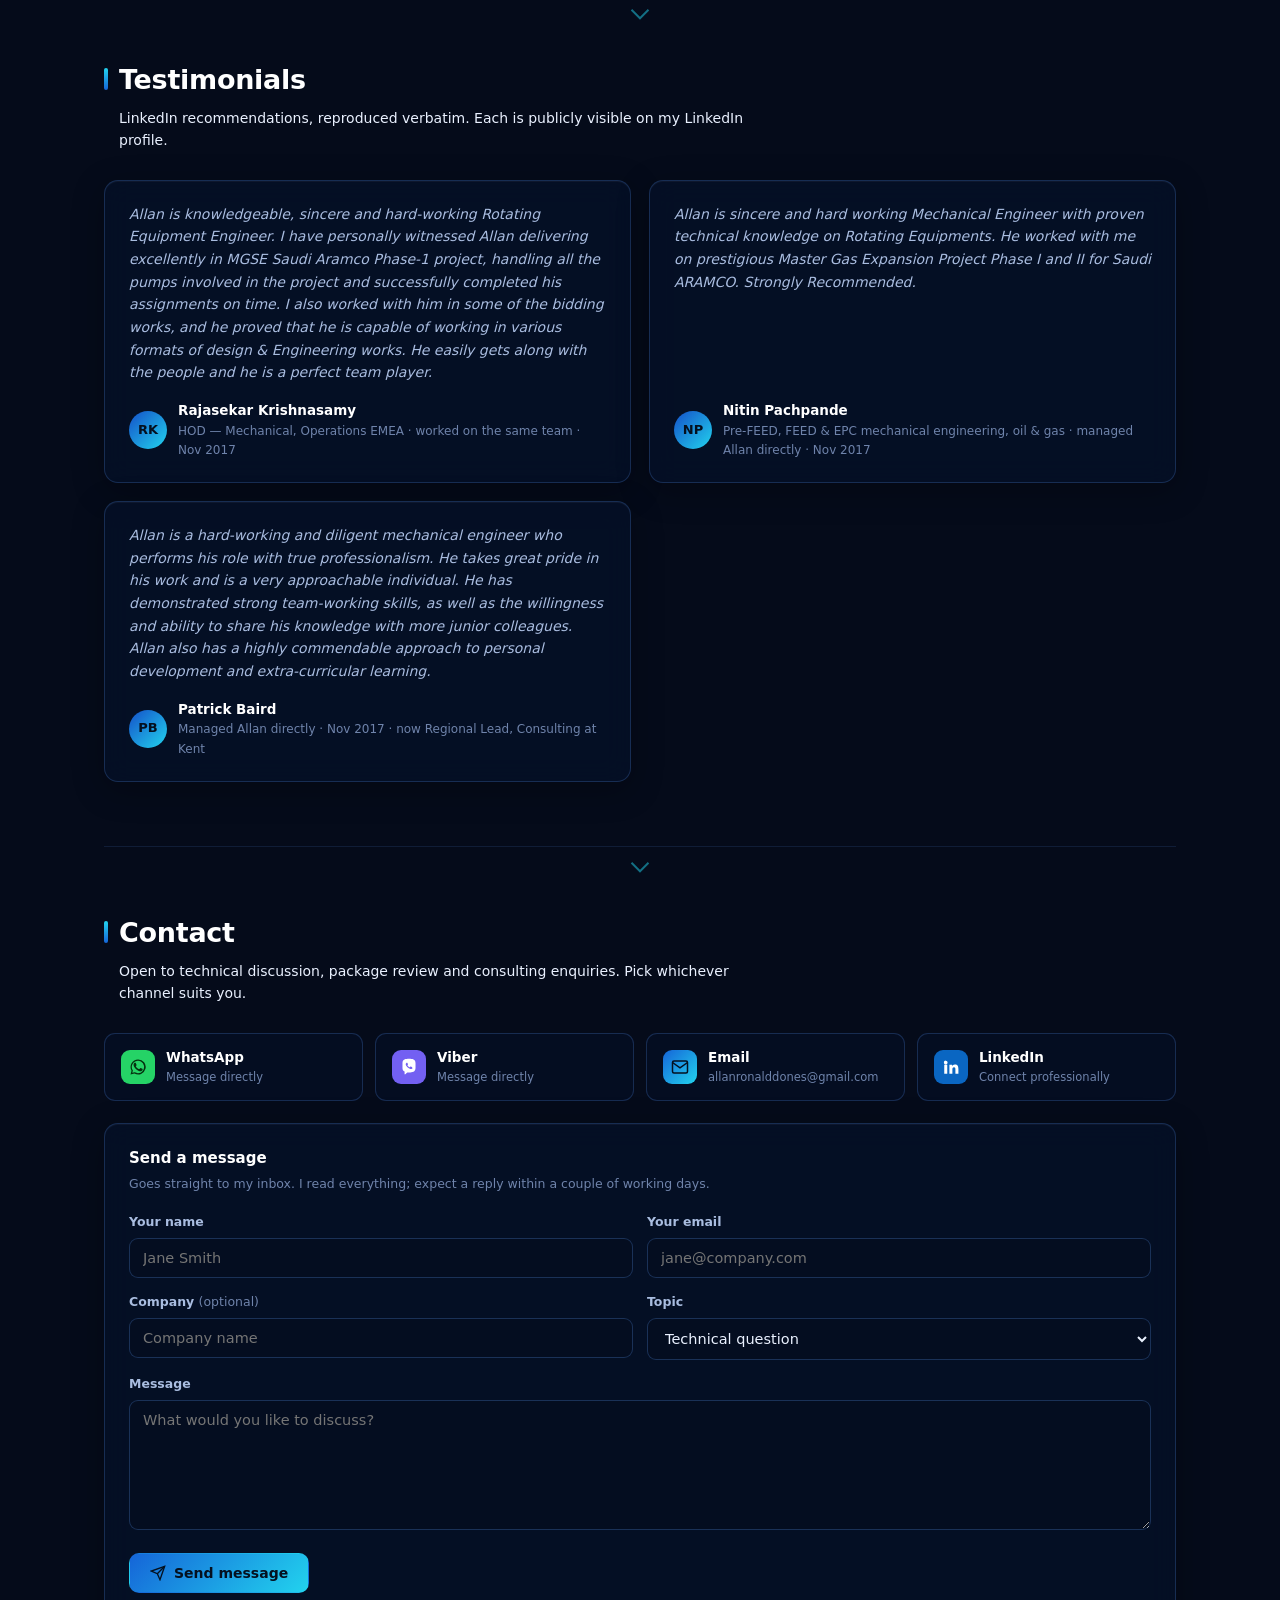
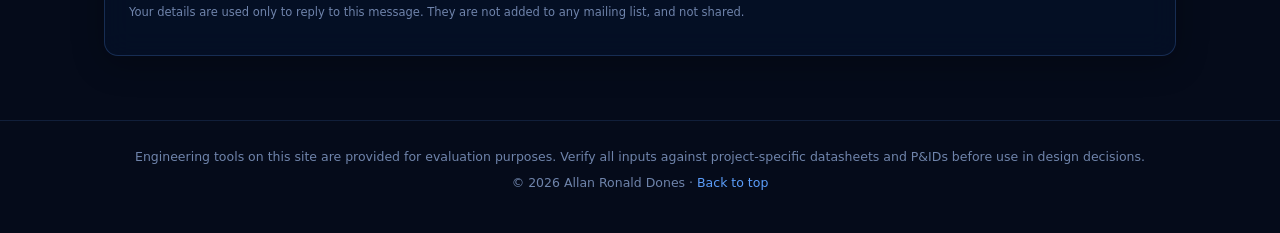
==== commit e2dd4fb5: "Group the fire courses under the Fire and Life Safety Systems specialization The three fire protecti" ====
--- a/index.html
+++ b/index.html
@@ -678,8 +678,10 @@
           <div class="cred-body">
             <div class="cred-title">Fire protection engineering &#8212; three courses <span class="status active">Completed</span></div>
             <div class="cred-meta">
-              L&amp;T EduTech, via Coursera, Sep 2026 &#183; Basics of Fire Protection, Detection &amp; Life Safety Systems,
-              Fire Hydrant System, and Fire Protection System &#8212;
+              Via Coursera, Sep 2026 &#183; Basics of Fire Protection, Detection &amp; Life Safety Systems,
+              Fire Hydrant System, and Fire Protection System (L&amp;T EduTech &#8212; 3 of 4 courses of the
+              Fire and Life Safety Systems specialization; course 4, Fire Detection &amp; Fire Alarm Systems and Safety Signages,
+              under completion) &#8212;
               <a href="/accreditations#upliftment">certificates &#8594;</a>
             </div>
           </div>
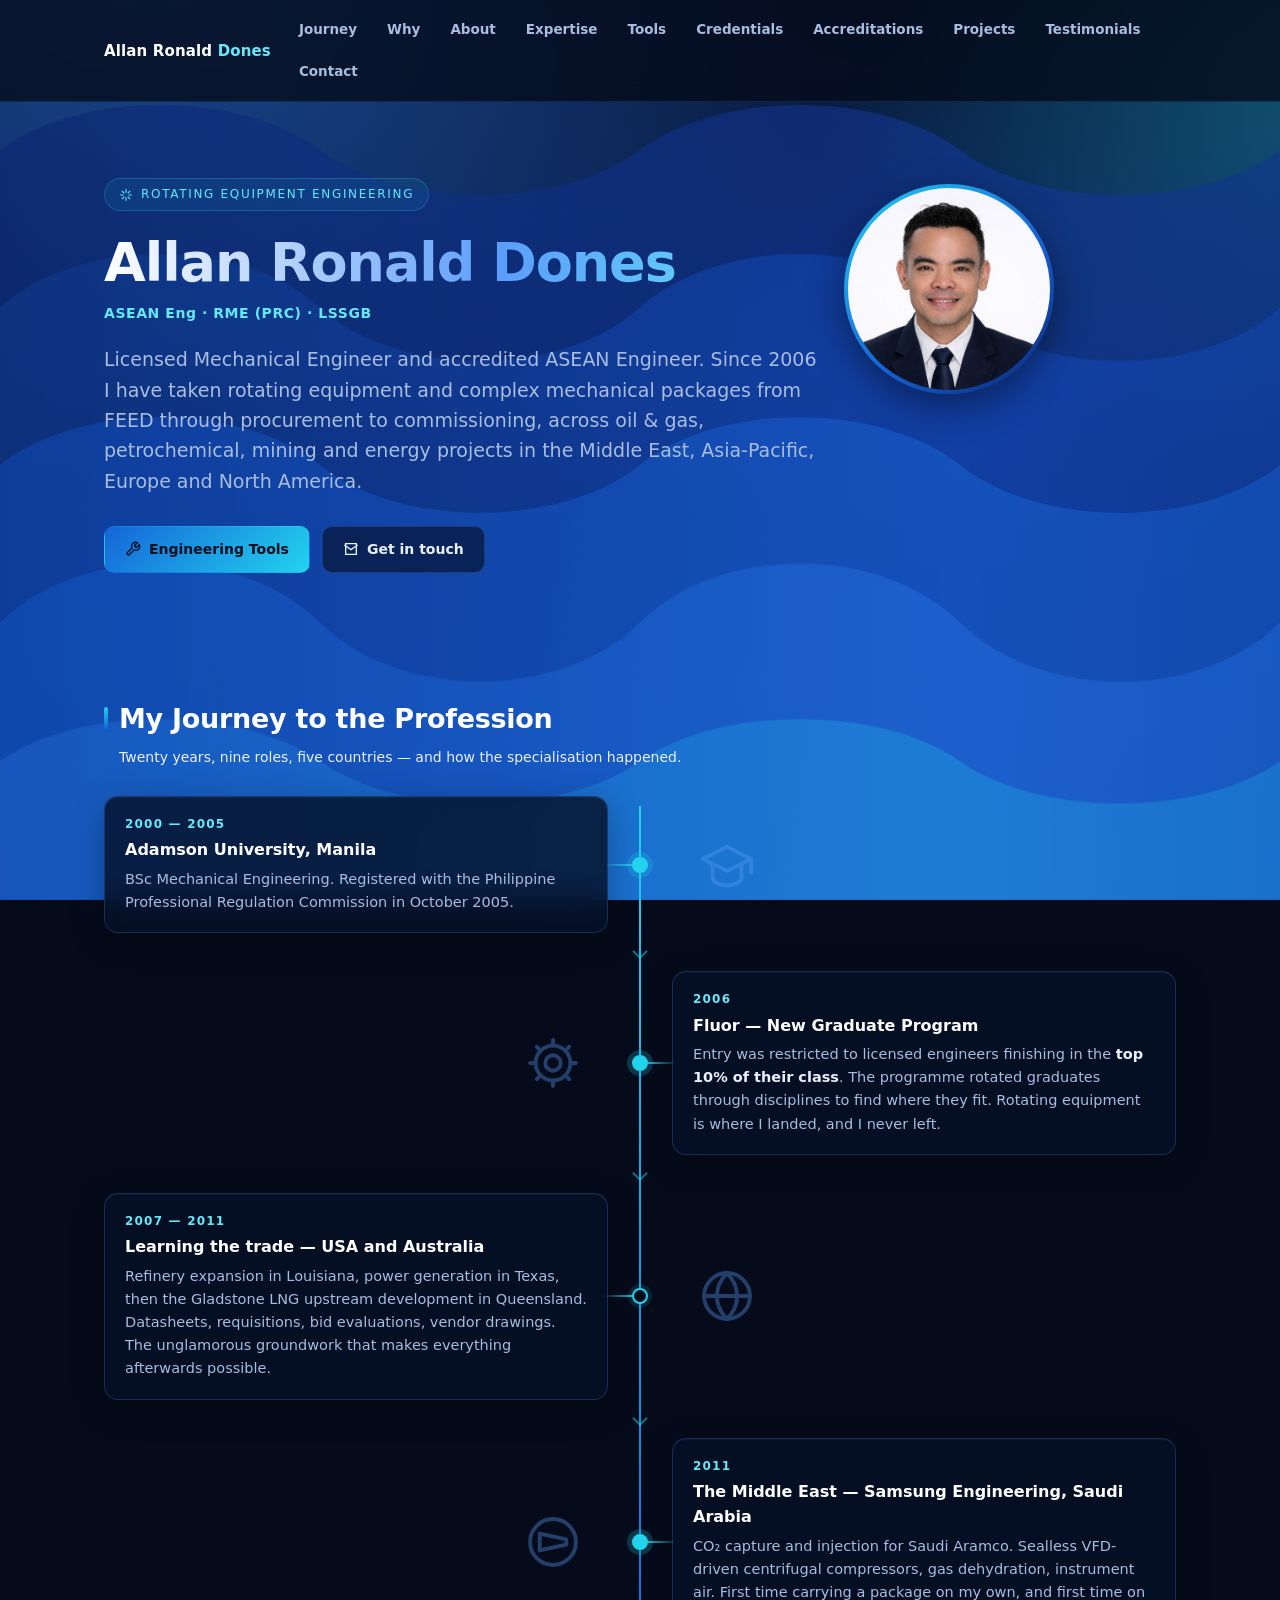
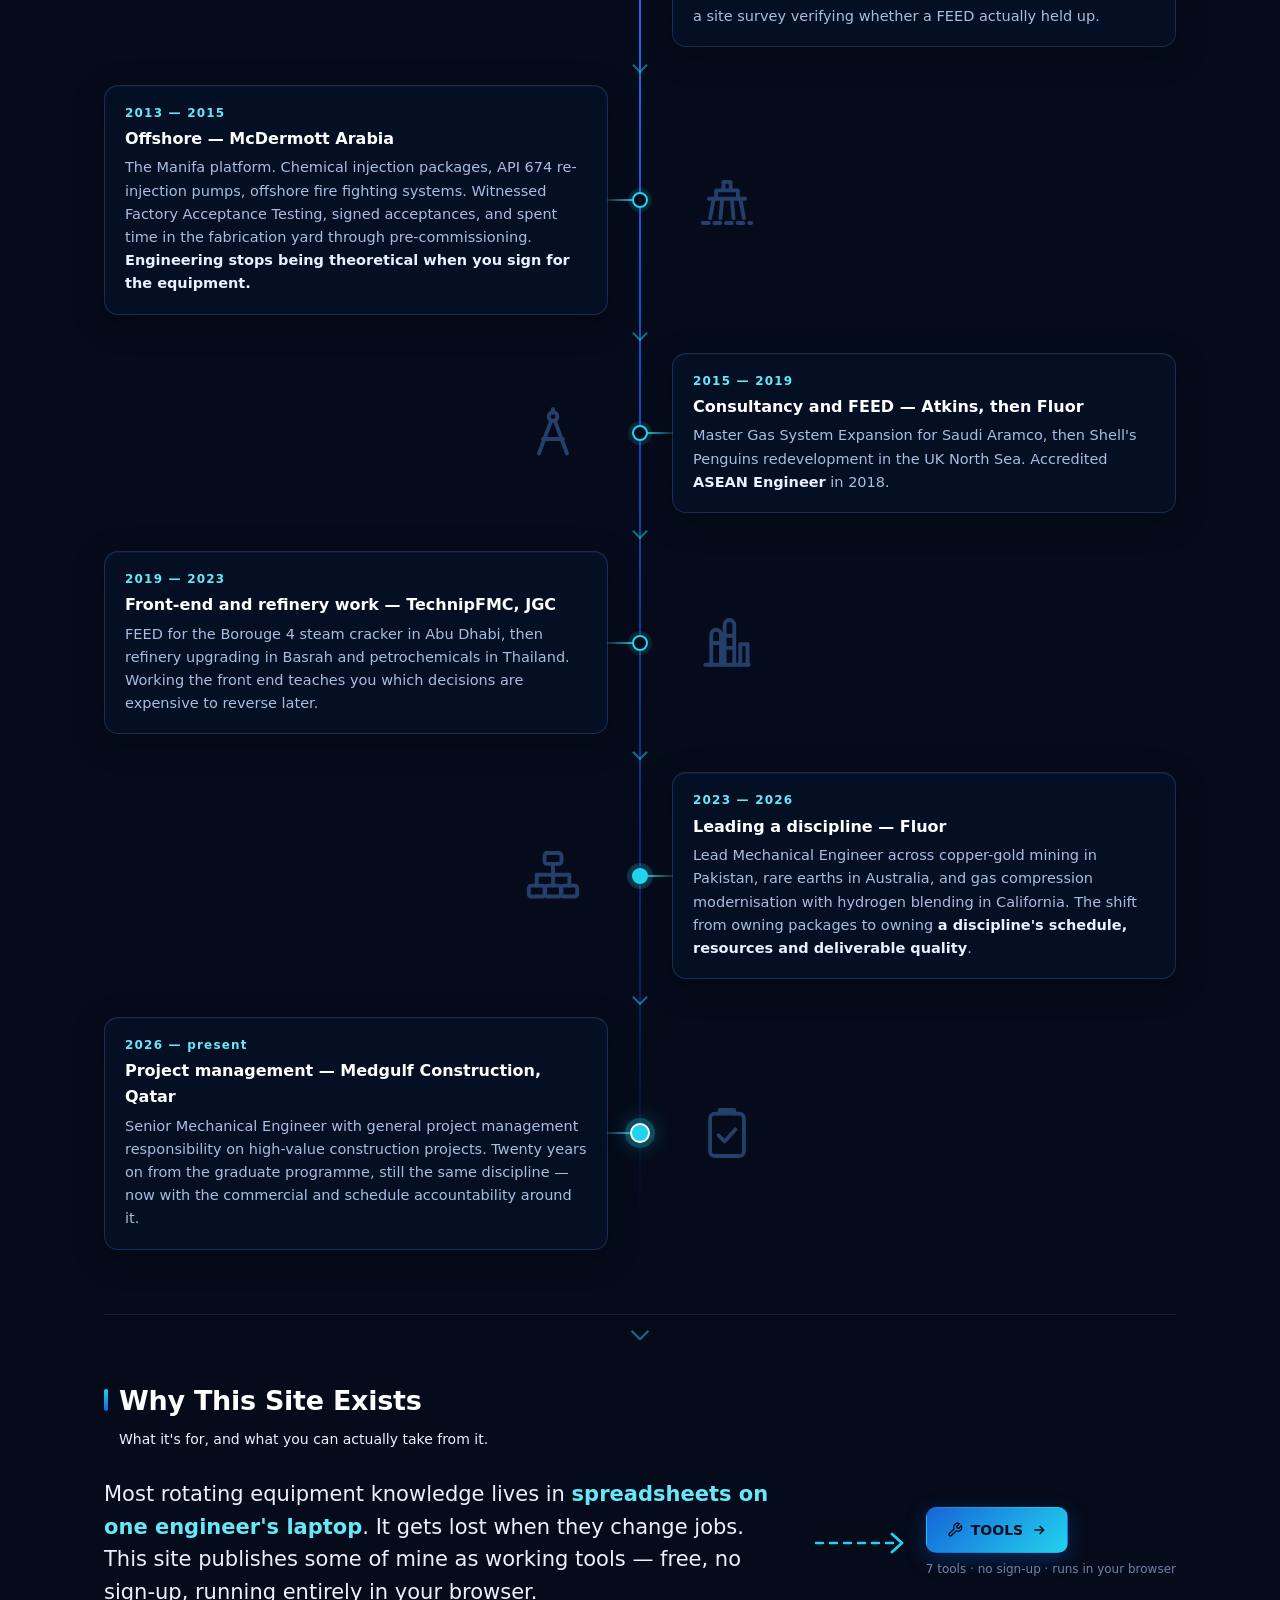
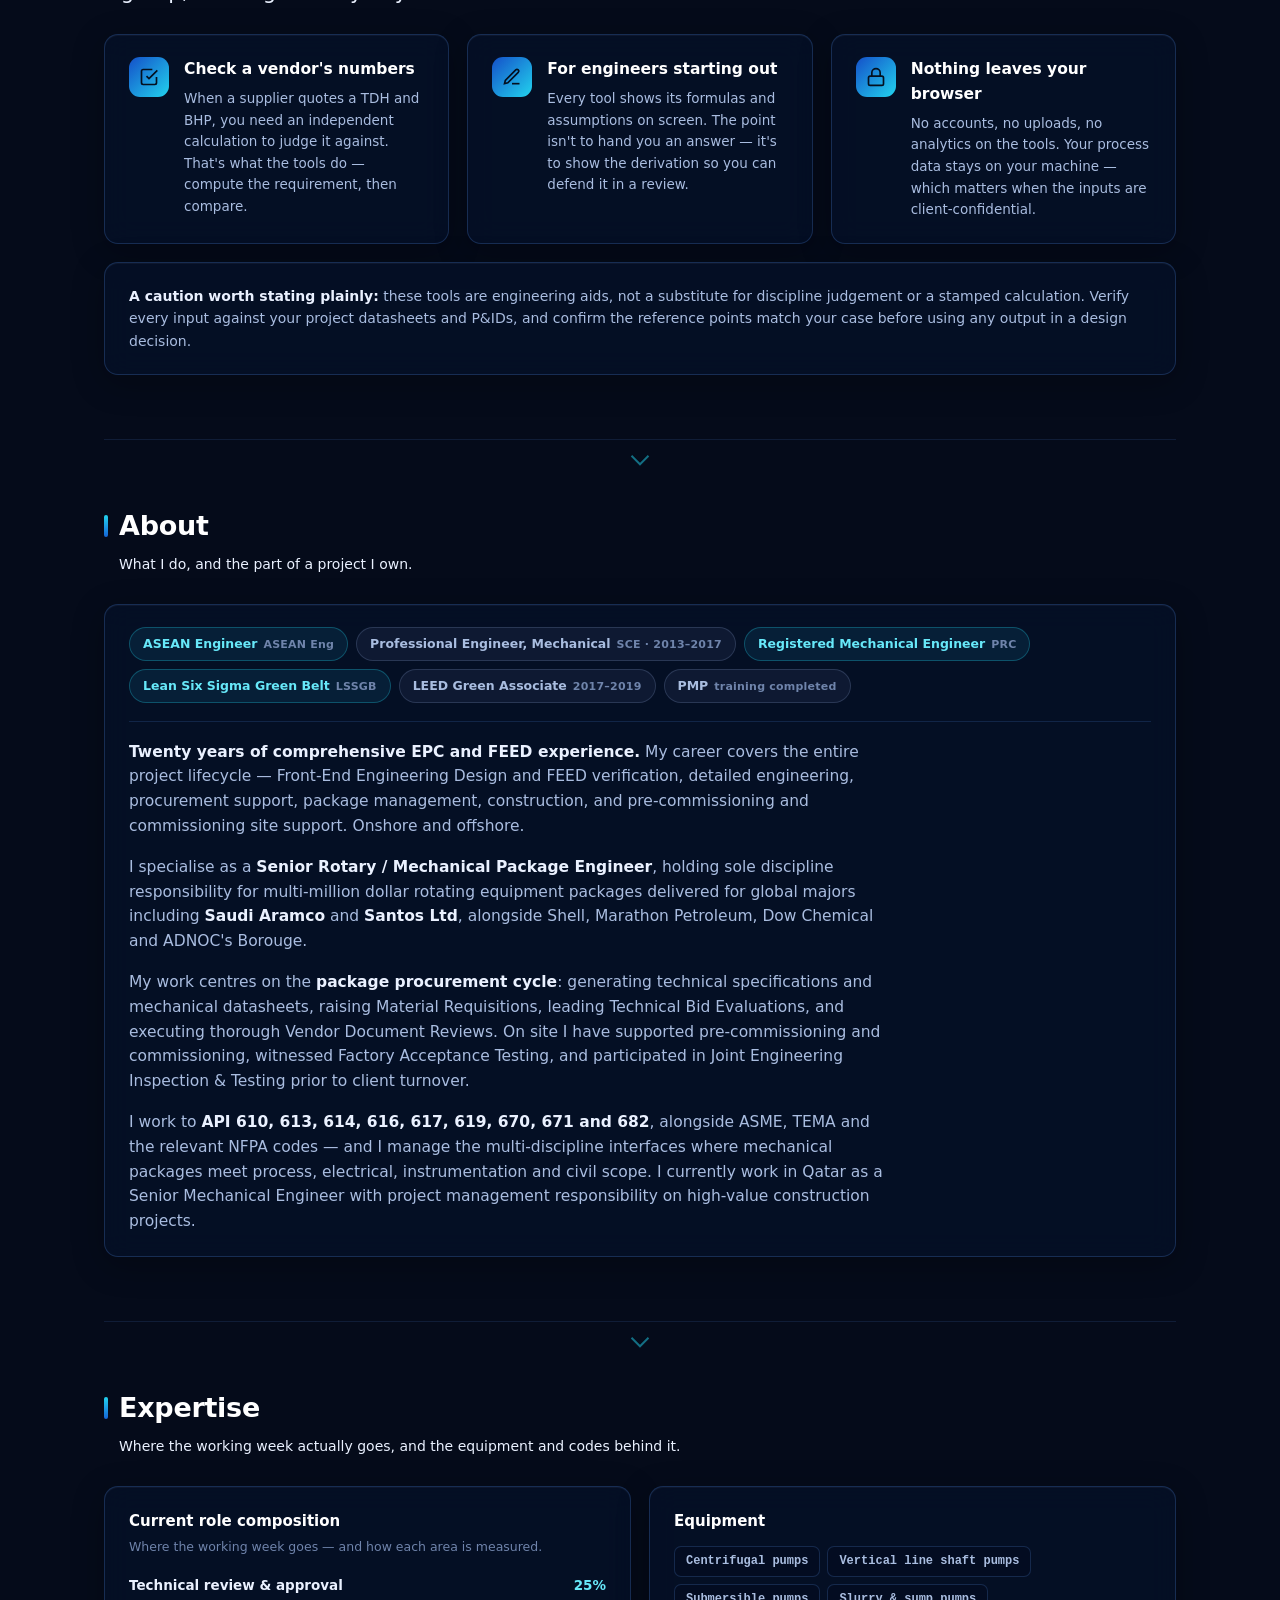
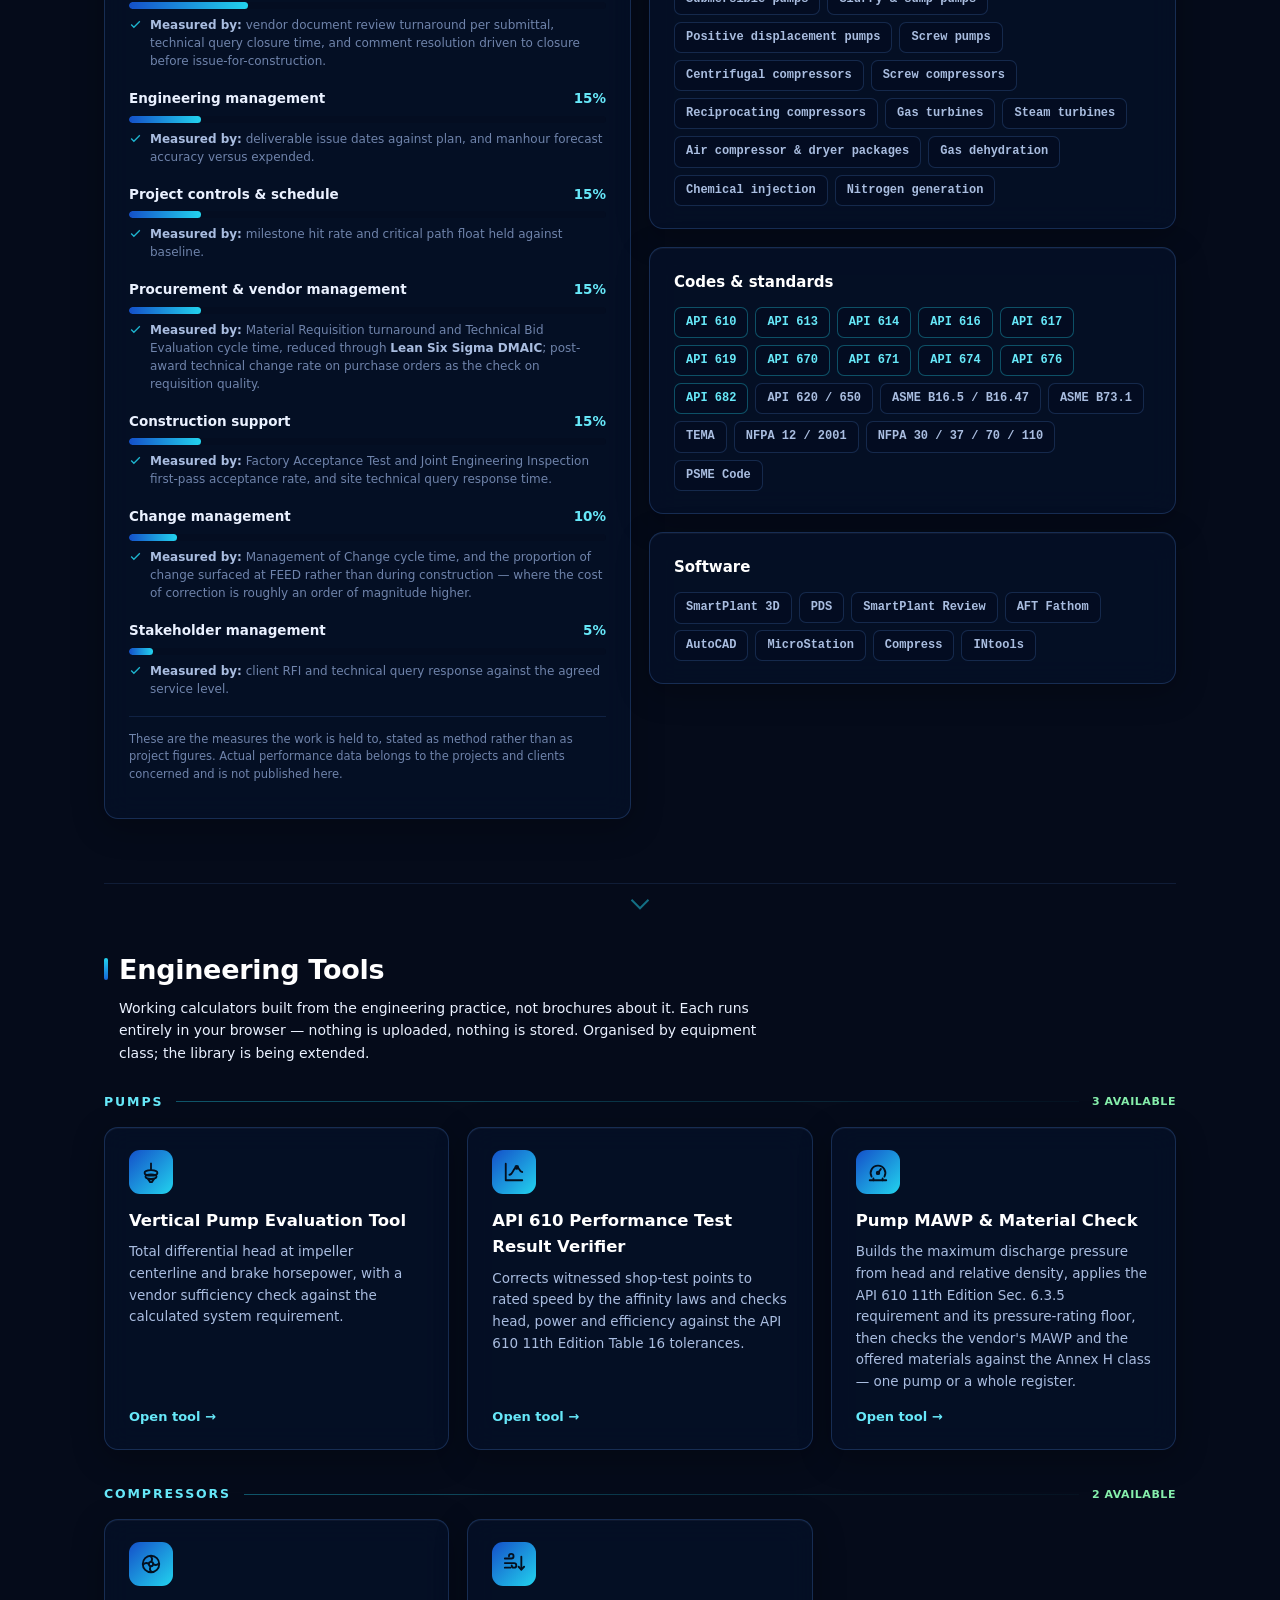
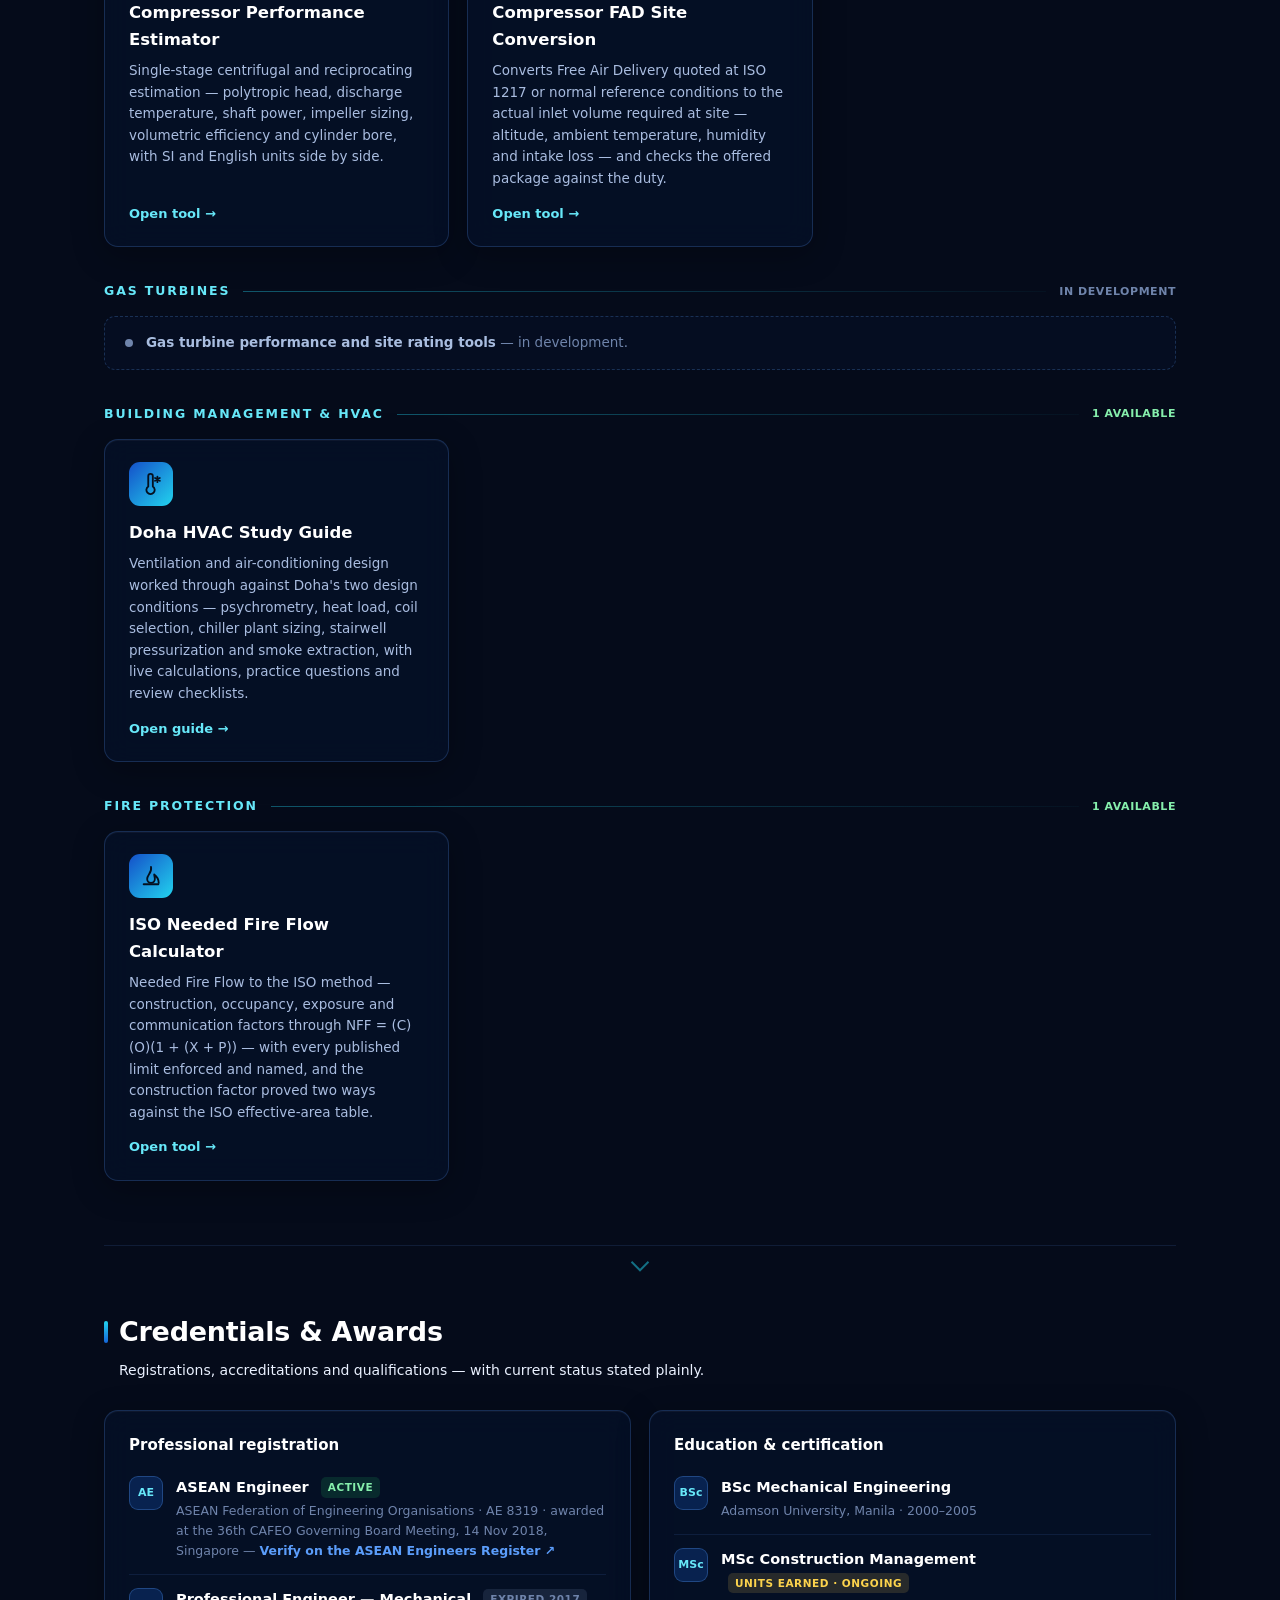
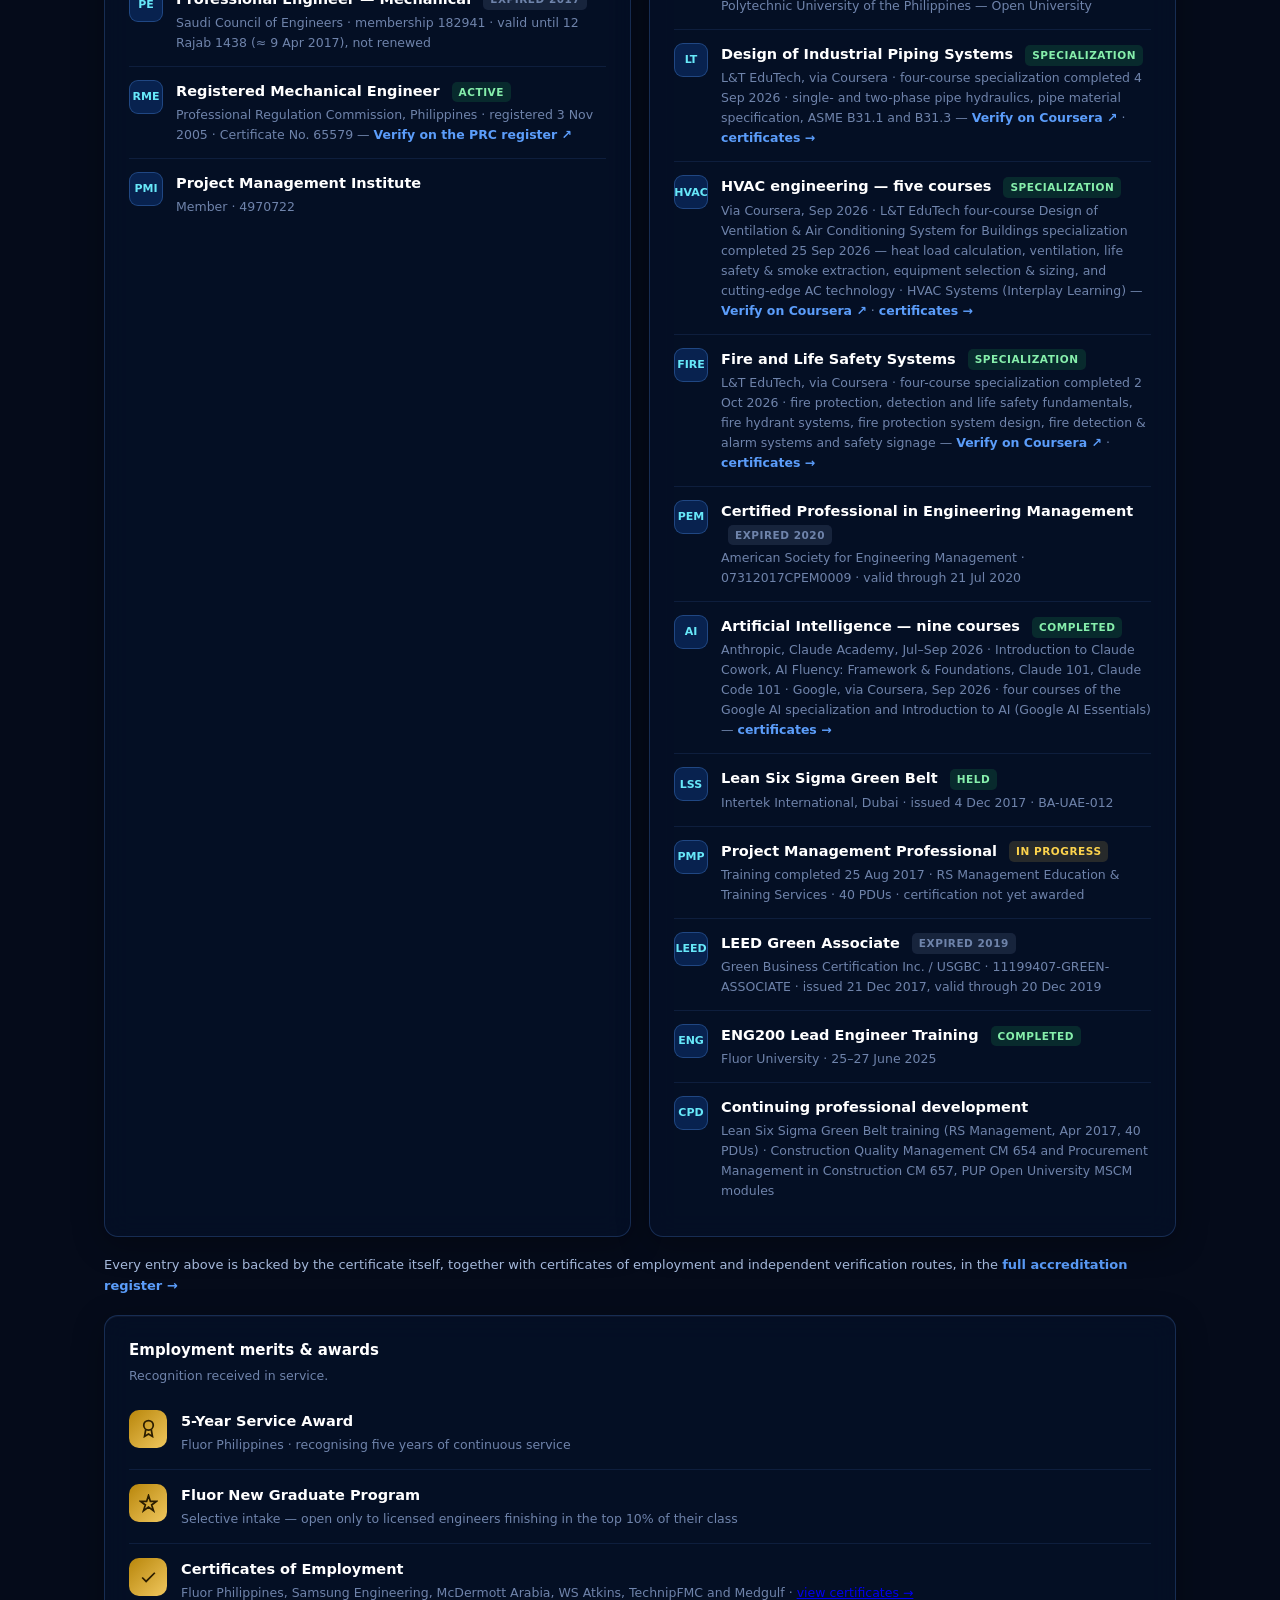
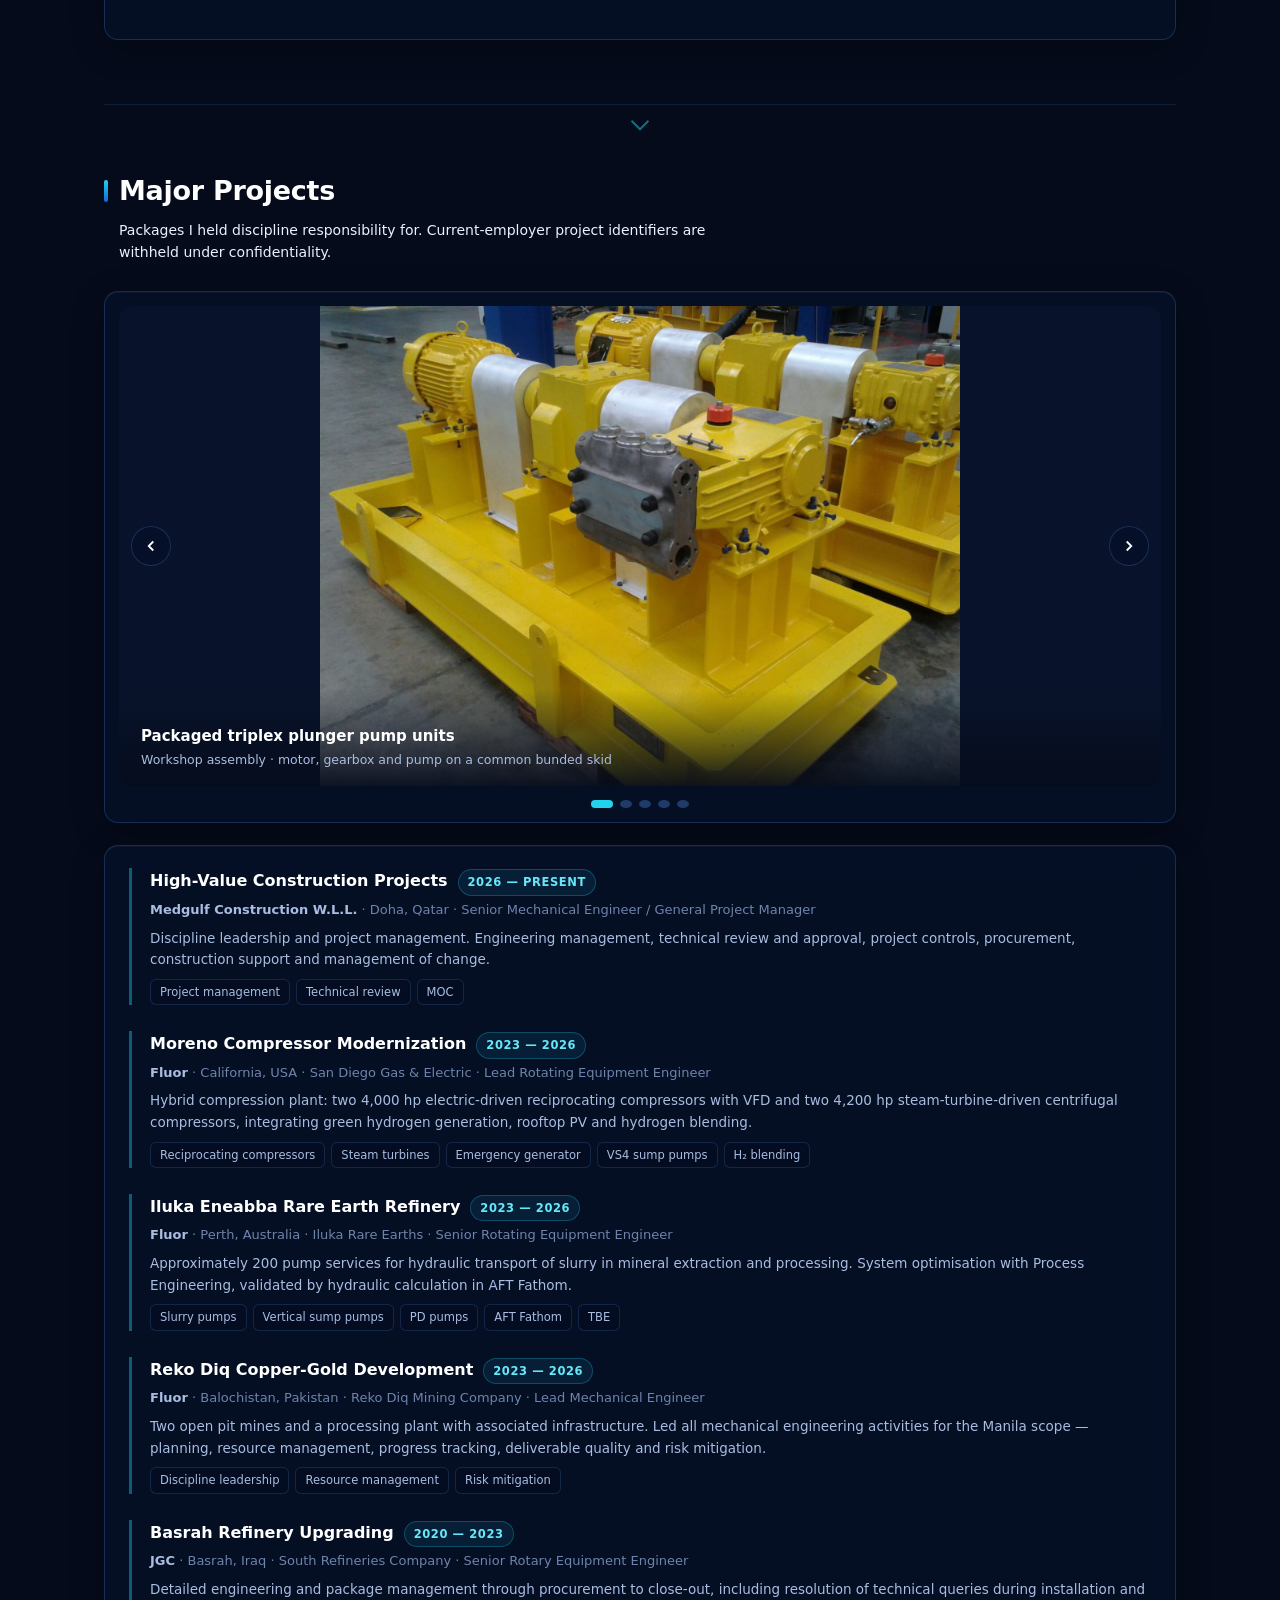
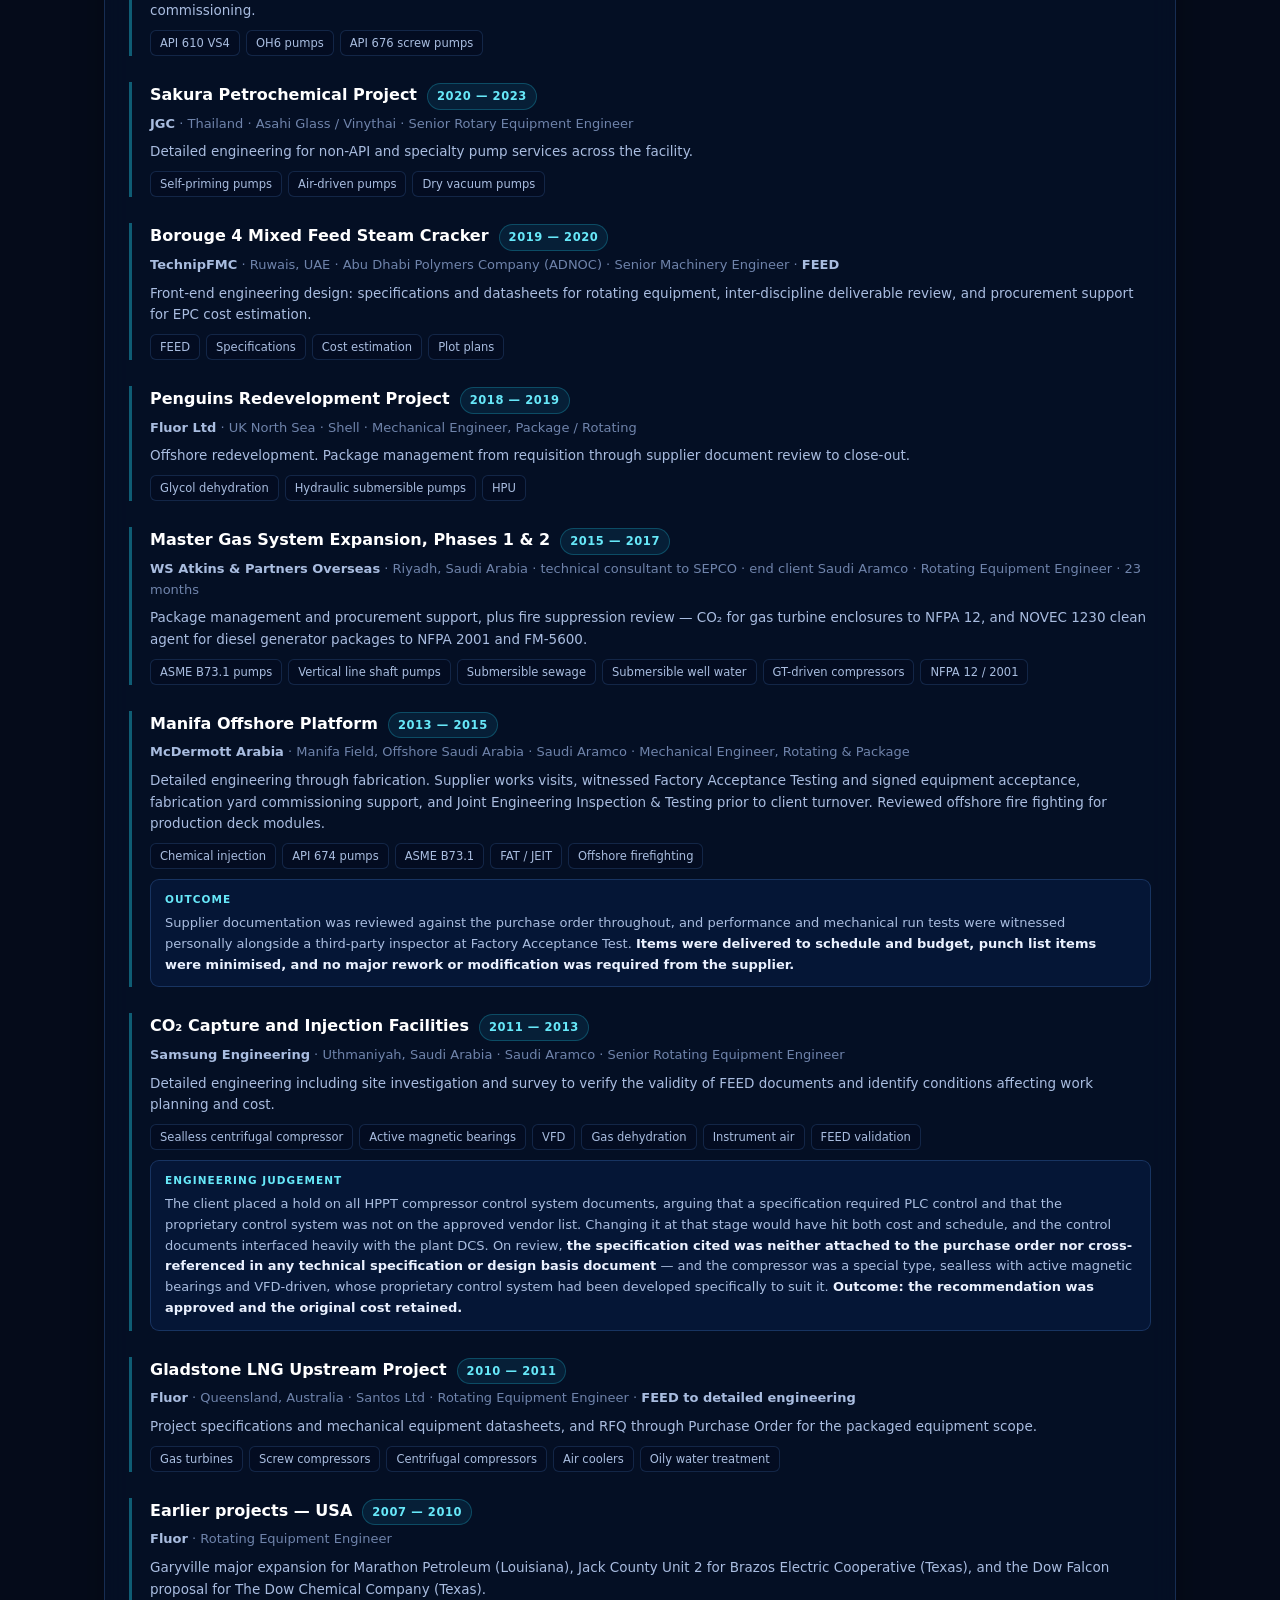
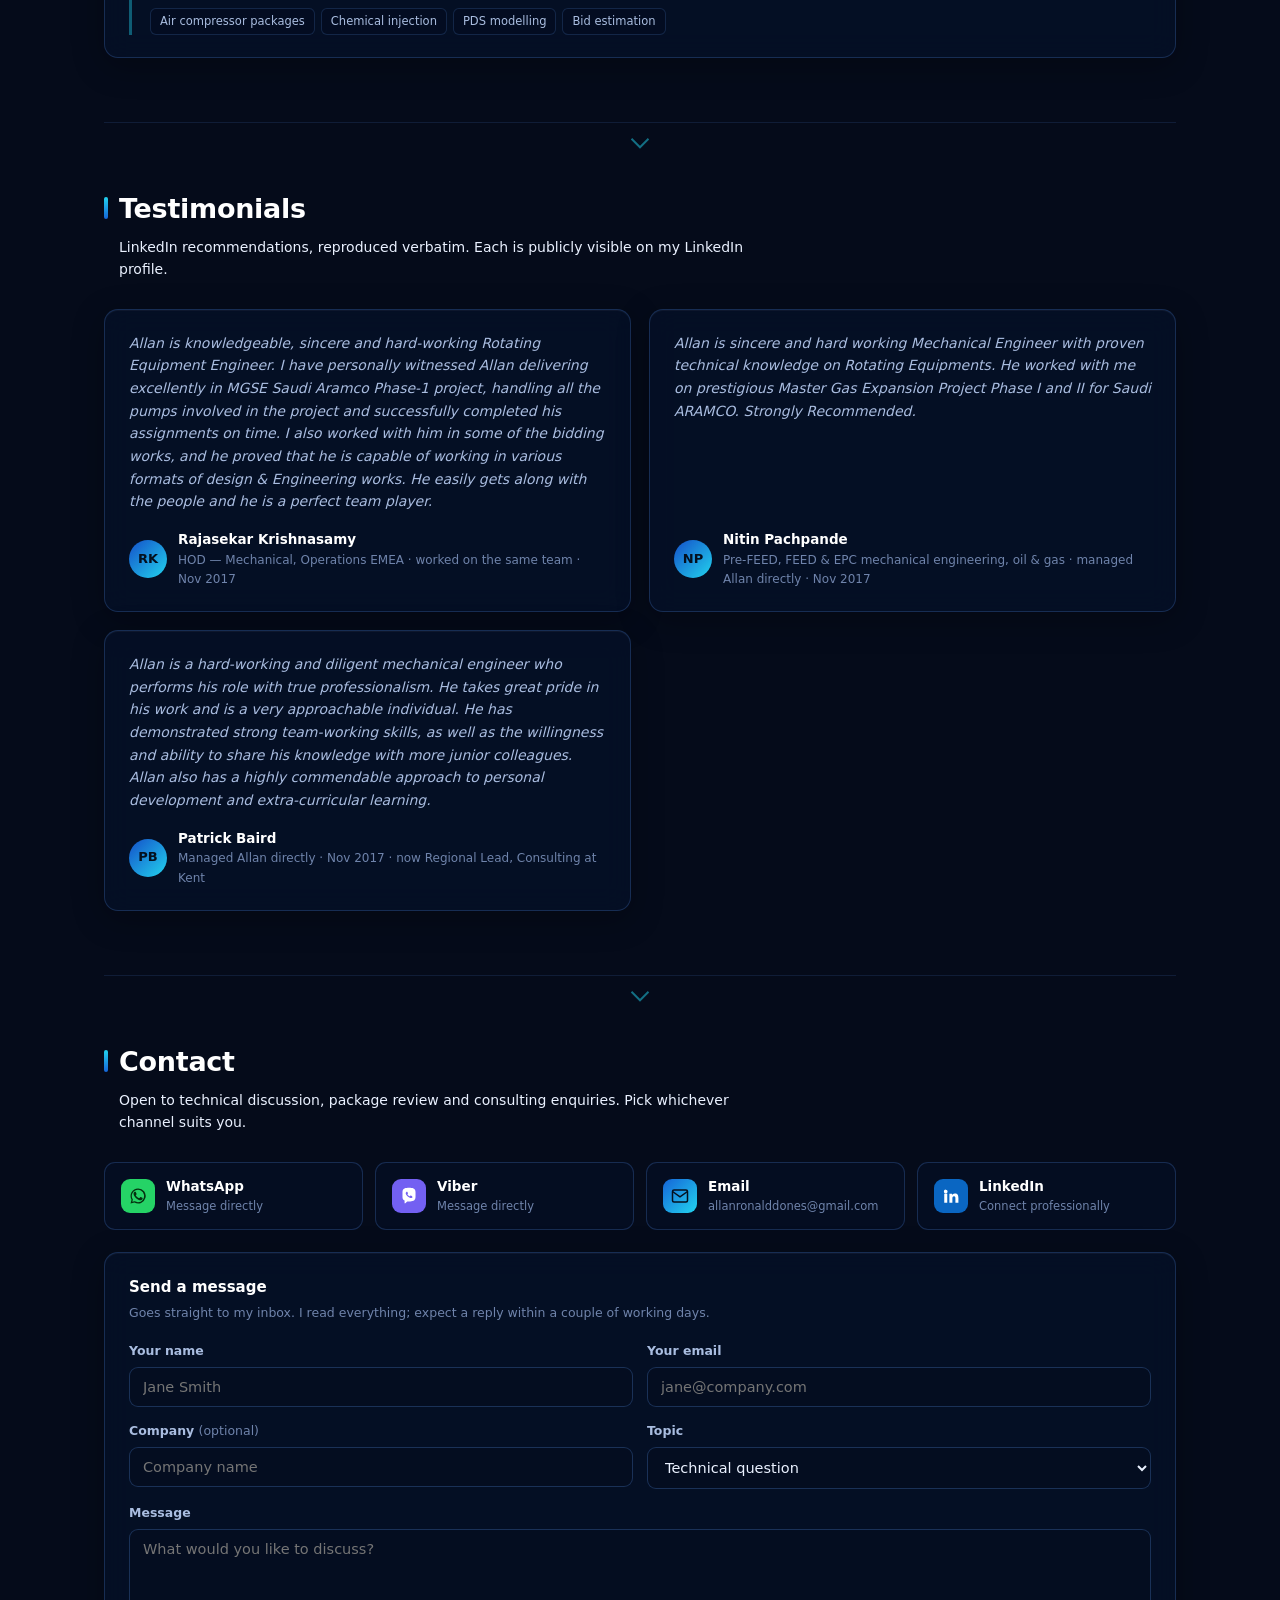
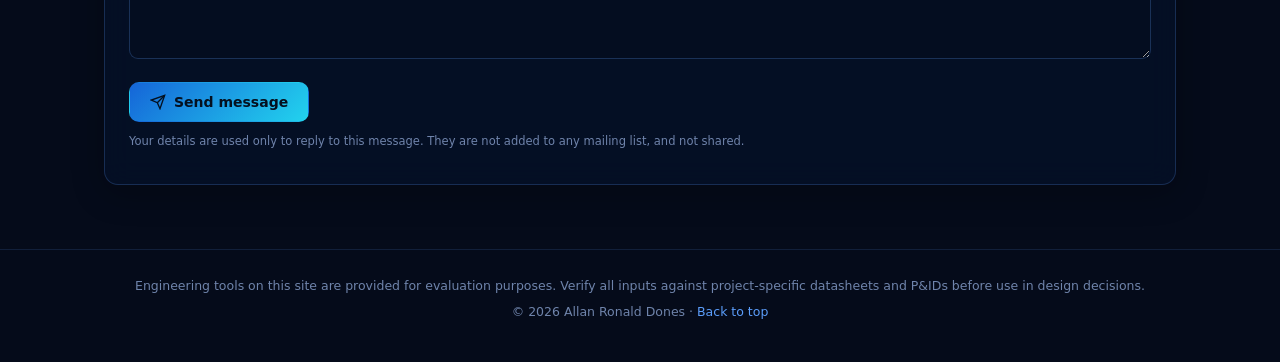
==== commit bd97afde: "Merge main and record the completed Fire and Life Safety Systems specialization Brings in the three " ====
--- a/index.html
+++ b/index.html
@@ -662,35 +662,47 @@
         <div class="cred">
           <div class="cred-mark">HVAC</div>
           <div class="cred-body">
-            <div class="cred-title">HVAC engineering &#8212; four courses <span class="status active">Completed</span></div>
+            <div class="cred-title">HVAC engineering &#8212; five courses <span class="status active">Specialization</span></div>
             <div class="cred-meta">
-              Via Coursera, Sep 2026 &#183; Basics of Air Conditioning &amp; Heat Load Calculation,
-              Ventilation, Life Safety &amp; Smoke Extraction, and
-              Air Conditioning Equipment Selection, Design &amp; Sizing (L&amp;T EduTech &#8212; 3 of 4 courses of the
-              Design of Ventilation &amp; Air Conditioning specialization, in progress) &#183;
+              Via Coursera, Sep 2026 &#183; L&amp;T EduTech four-course Design of Ventilation &amp; Air Conditioning
+              System for Buildings specialization completed 25 Sep 2026 &#8212; heat load calculation, ventilation,
+              life safety &amp; smoke extraction, equipment selection &amp; sizing, and cutting-edge AC technology &#183;
               HVAC Systems (Interplay Learning) &#8212;
+              <a href="https://coursera.org/verify/specialization/CE67VE53BBD5" target="_blank" rel="noopener noreferrer">Verify on Coursera &#8599;</a>
+              &#183; <a href="/accreditations#upliftment">certificates &#8594;</a>
+            </div>
+          </div>
+        </div>
+        <div class="cred">
+          <div class="cred-mark">FIRE</div>
+          <div class="cred-body">
+            <div class="cred-title">Fire and Life Safety Systems <span class="status active">Specialization</span></div>
+            <div class="cred-meta">
+              L&amp;T EduTech, via Coursera &#183; four-course specialization completed 2 Oct 2026 &#183;
+              fire protection, detection and life safety fundamentals, fire hydrant systems, fire protection
+              system design, fire detection &amp; alarm systems and safety signage &#8212;
+              <a href="https://coursera.org/verify/specialization/9SBEHEJ7NTUB" target="_blank" rel="noopener noreferrer">Verify on Coursera &#8599;</a>
+              &#183; <a href="/accreditations#upliftment">certificates &#8594;</a>
+            </div>
+          </div>
+        </div>
+        <div class="cred">
+          <div class="cred-mark">PEM</div>
+          <div class="cred-body">
+            <div class="cred-title">Certified Professional in Engineering Management <span class="status expired">Expired 2020</span></div>
+            <div class="cred-meta">American Society for Engineering Management · 07312017CPEM0009 · valid through 21 Jul 2020</div>
+          </div>
+        </div>
+        <div class="cred">
+          <div class="cred-mark">AI</div>
+          <div class="cred-body">
+            <div class="cred-title">Artificial Intelligence &#8212; nine courses <span class="status active">Completed</span></div>
+            <div class="cred-meta">
+              Anthropic, Claude Academy, Jul&#8211;Sep 2026 &#183; Introduction to Claude Cowork, AI Fluency: Framework &amp; Foundations,
+              Claude 101, Claude Code 101 &#183; Google, via Coursera, Sep 2026 &#183; four courses of the Google AI
+              specialization and Introduction to AI (Google AI Essentials) &#8212;
               <a href="/accreditations#upliftment">certificates &#8594;</a>
             </div>
-          </div>
-        </div>
-        <div class="cred">
-          <div class="cred-mark">FIRE</div>
-          <div class="cred-body">
-            <div class="cred-title">Fire protection engineering &#8212; three courses <span class="status active">Completed</span></div>
-            <div class="cred-meta">
-              Via Coursera, Sep 2026 &#183; Basics of Fire Protection, Detection &amp; Life Safety Systems,
-              Fire Hydrant System, and Fire Protection System (L&amp;T EduTech &#8212; 3 of 4 courses of the
-              Fire and Life Safety Systems specialization; course 4, Fire Detection &amp; Fire Alarm Systems and Safety Signages,
-              under completion) &#8212;
-              <a href="/accreditations#upliftment">certificates &#8594;</a>
-            </div>
-          </div>
-        </div>
-        <div class="cred">
-          <div class="cred-mark">PEM</div>
-          <div class="cred-body">
-            <div class="cred-title">Certified Professional in Engineering Management <span class="status expired">Expired 2020</span></div>
-            <div class="cred-meta">American Society for Engineering Management · 07312017CPEM0009 · valid through 21 Jul 2020</div>
           </div>
         </div>
         <div class="cred">
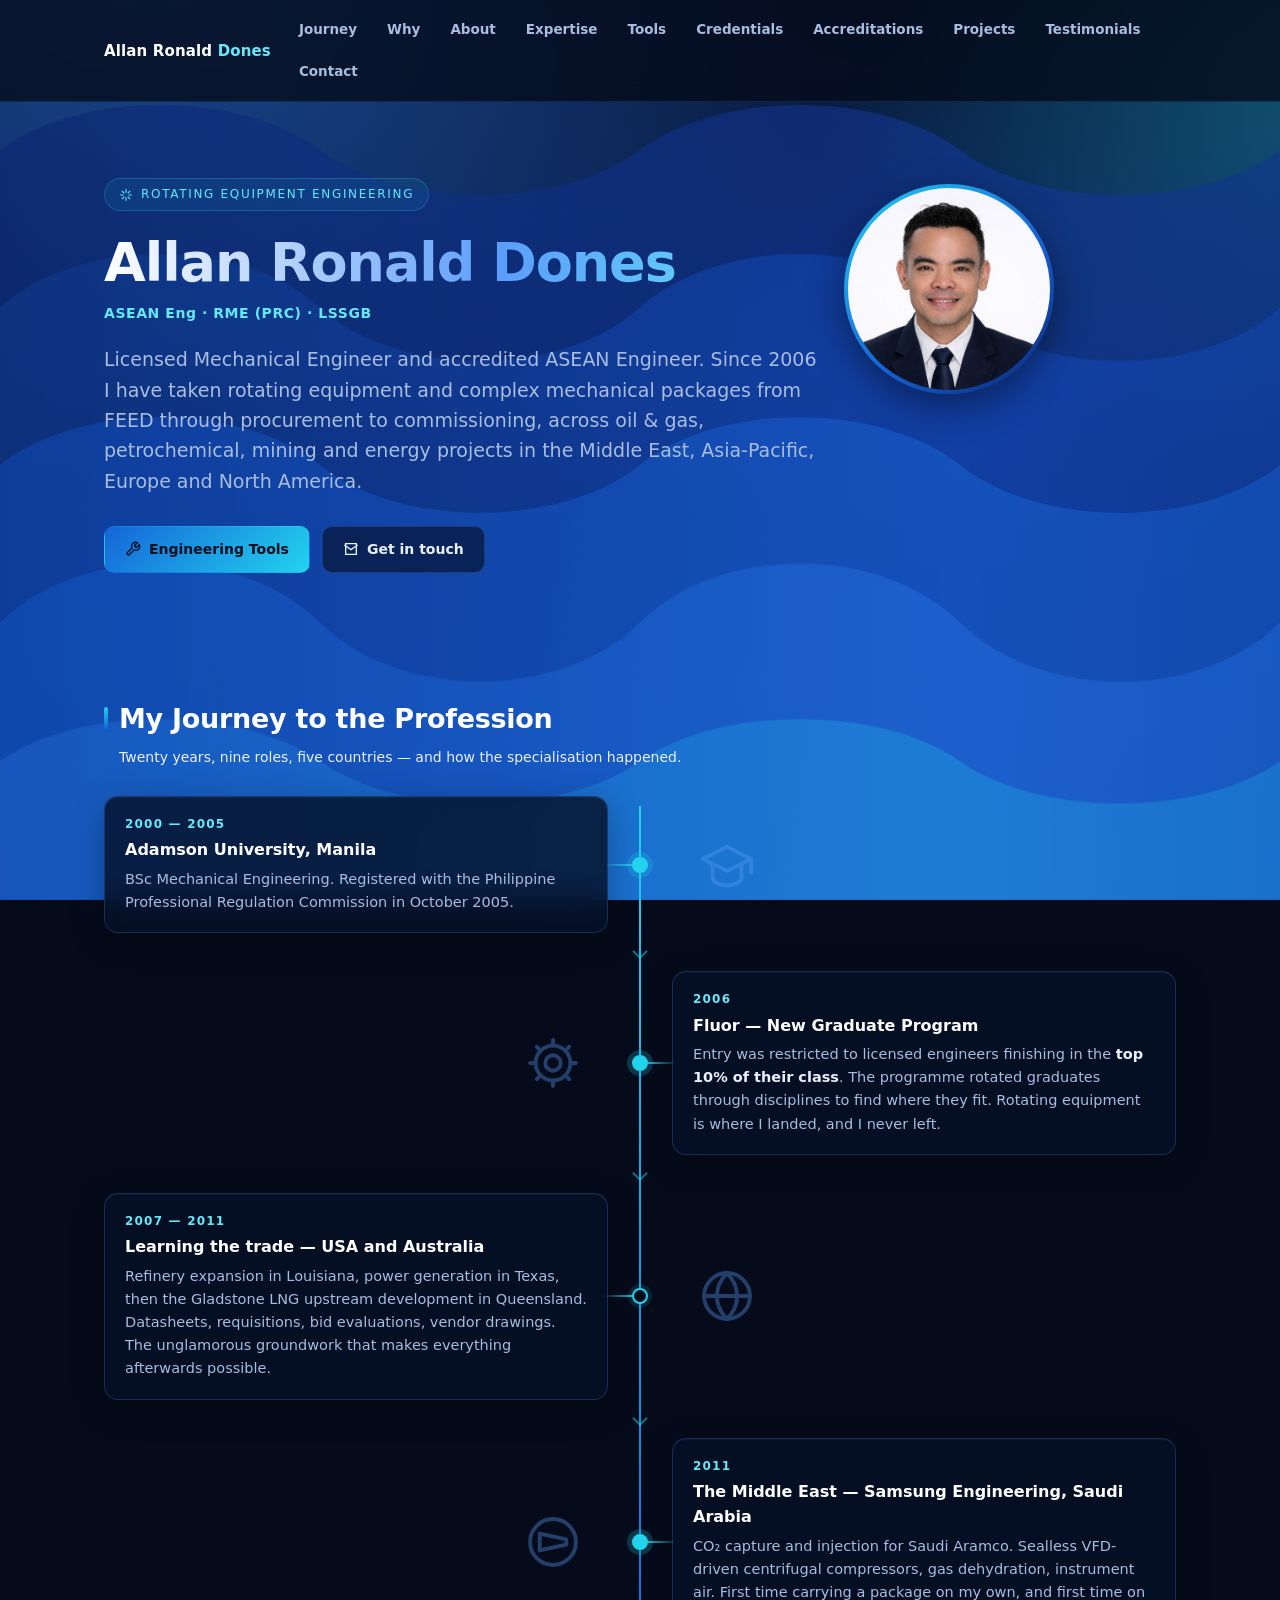
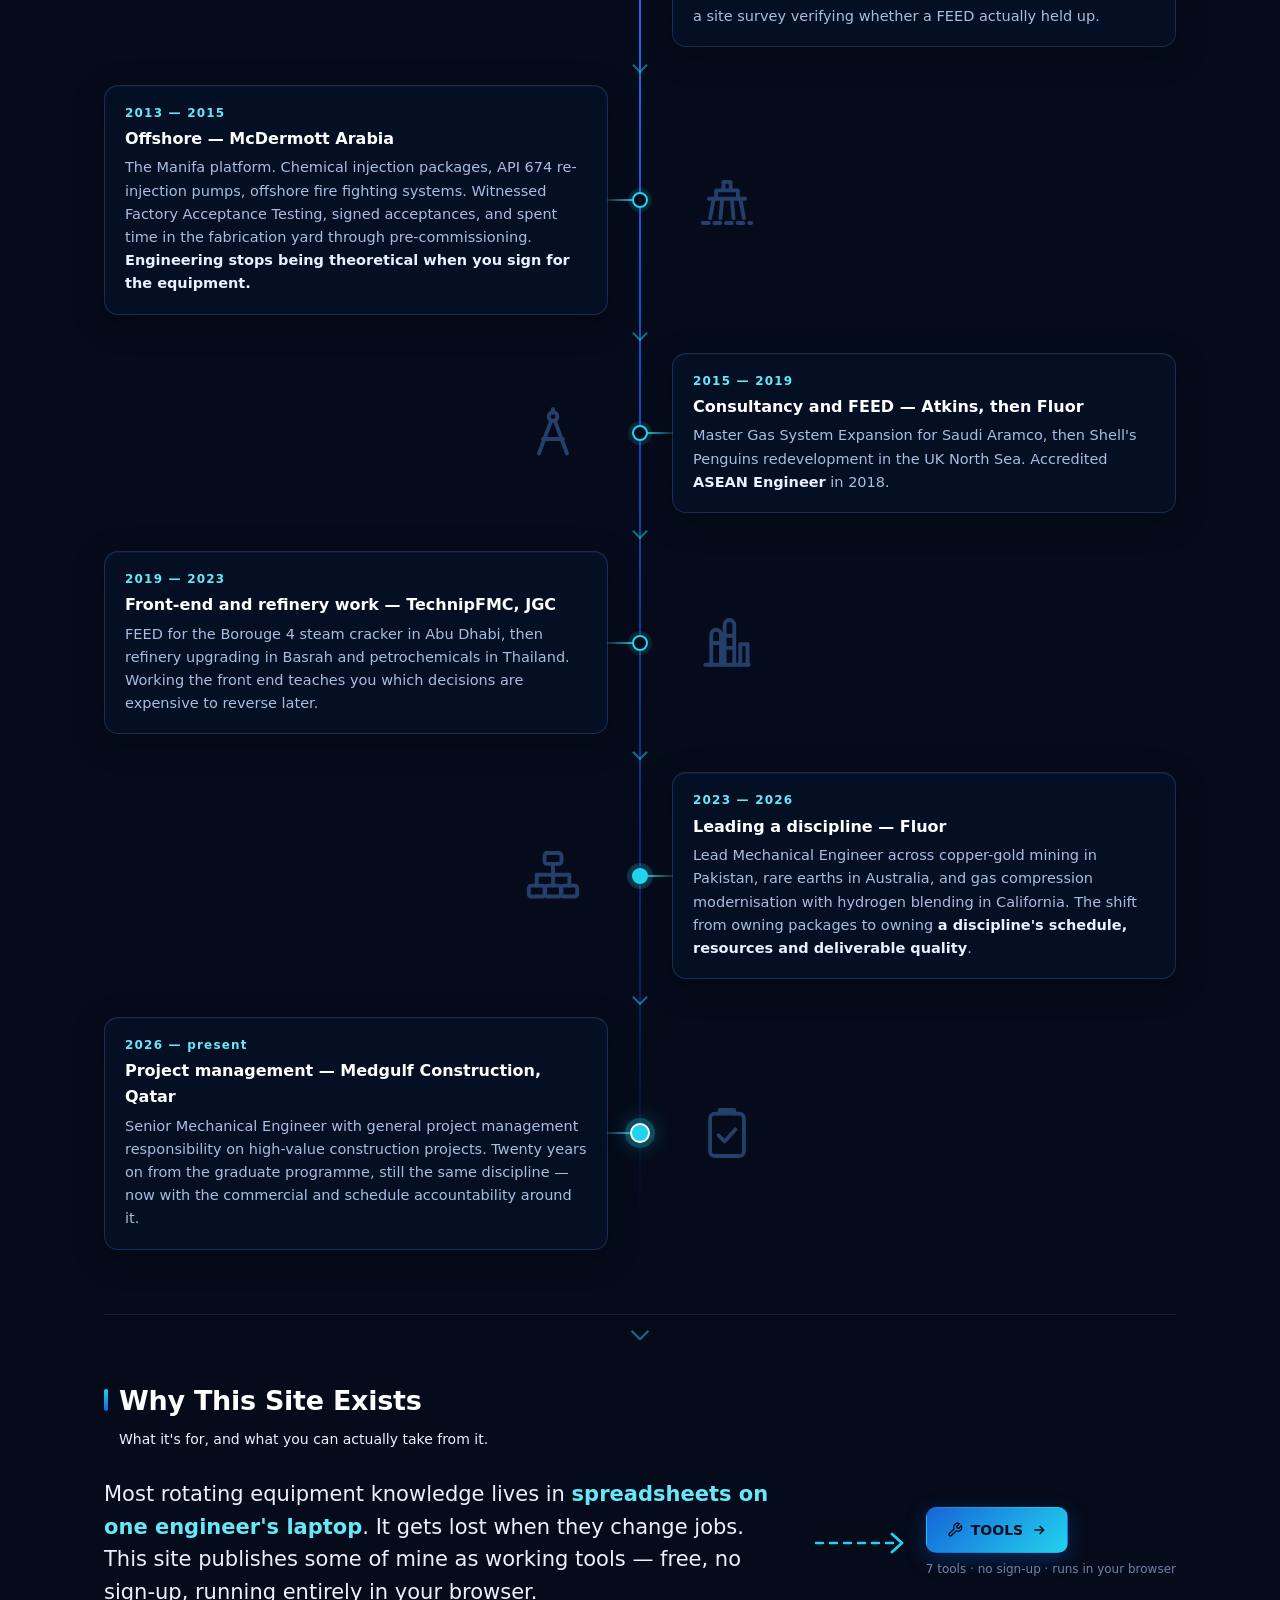
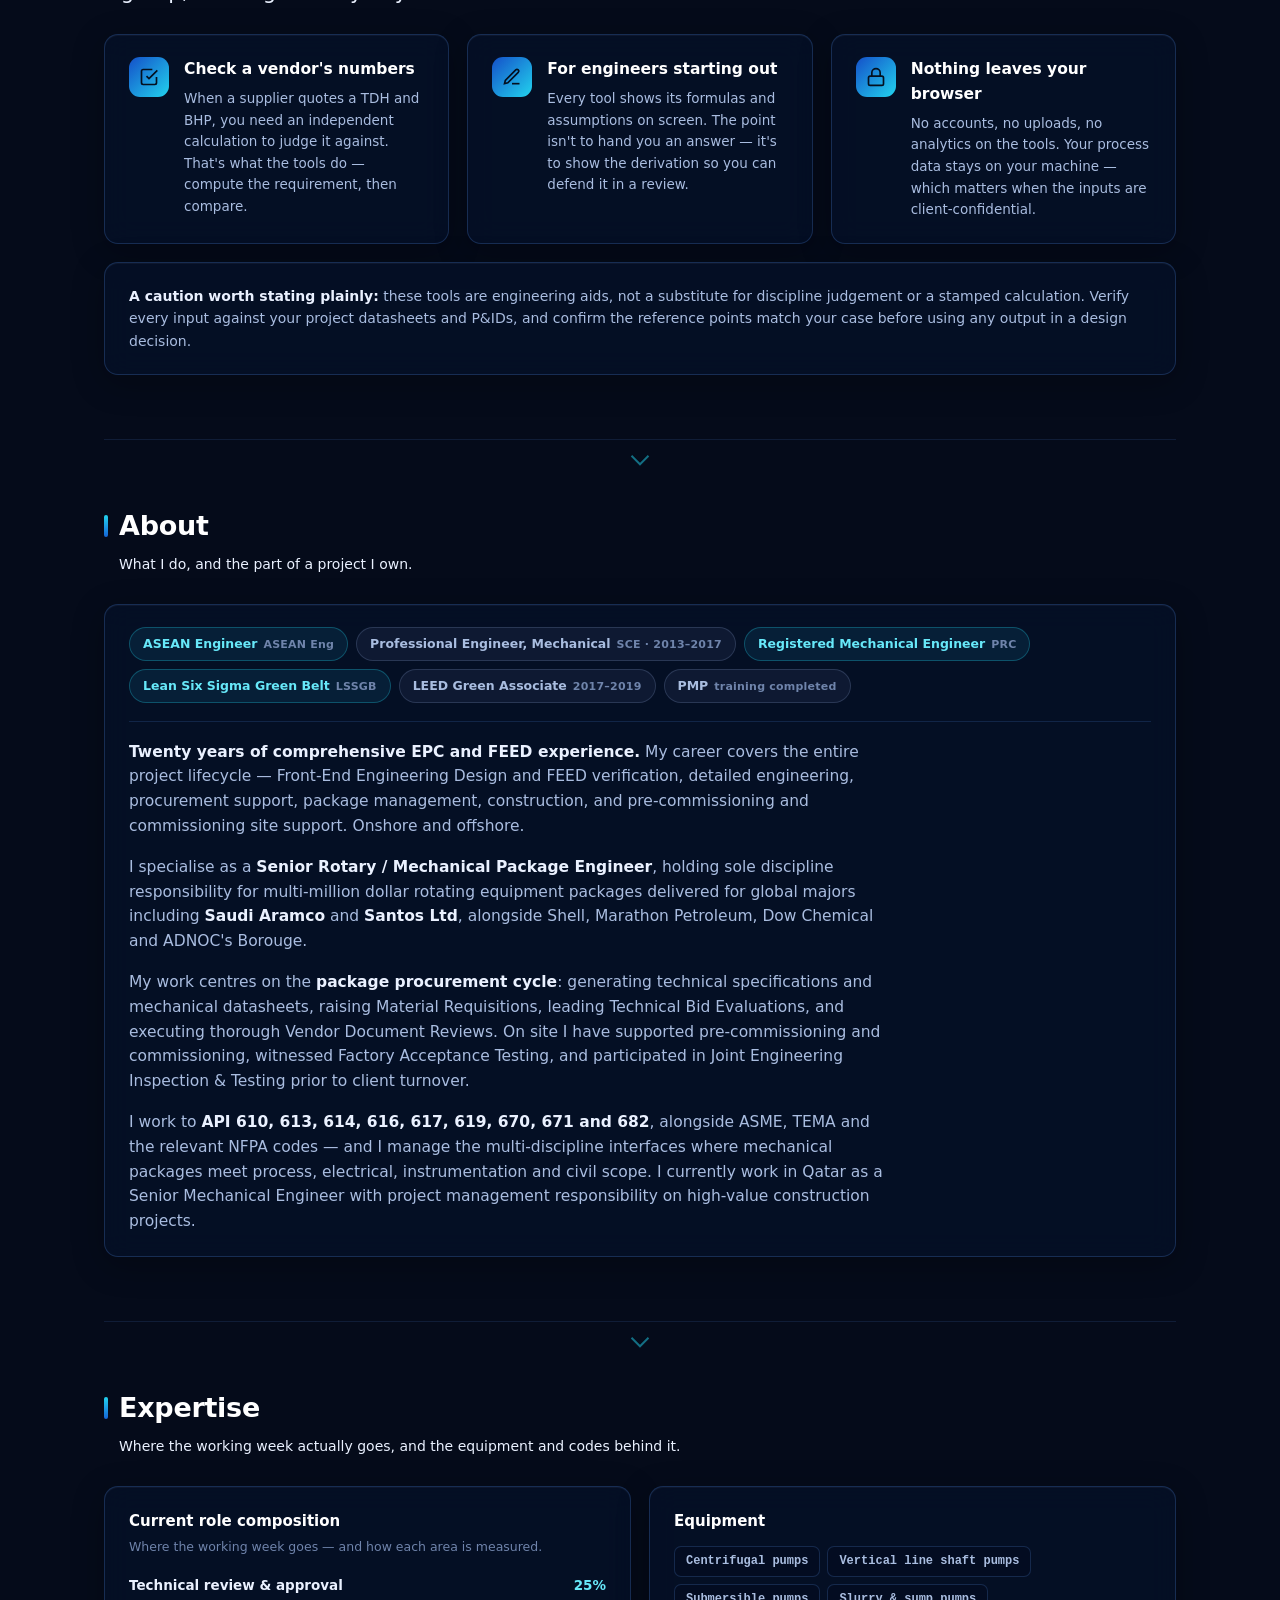
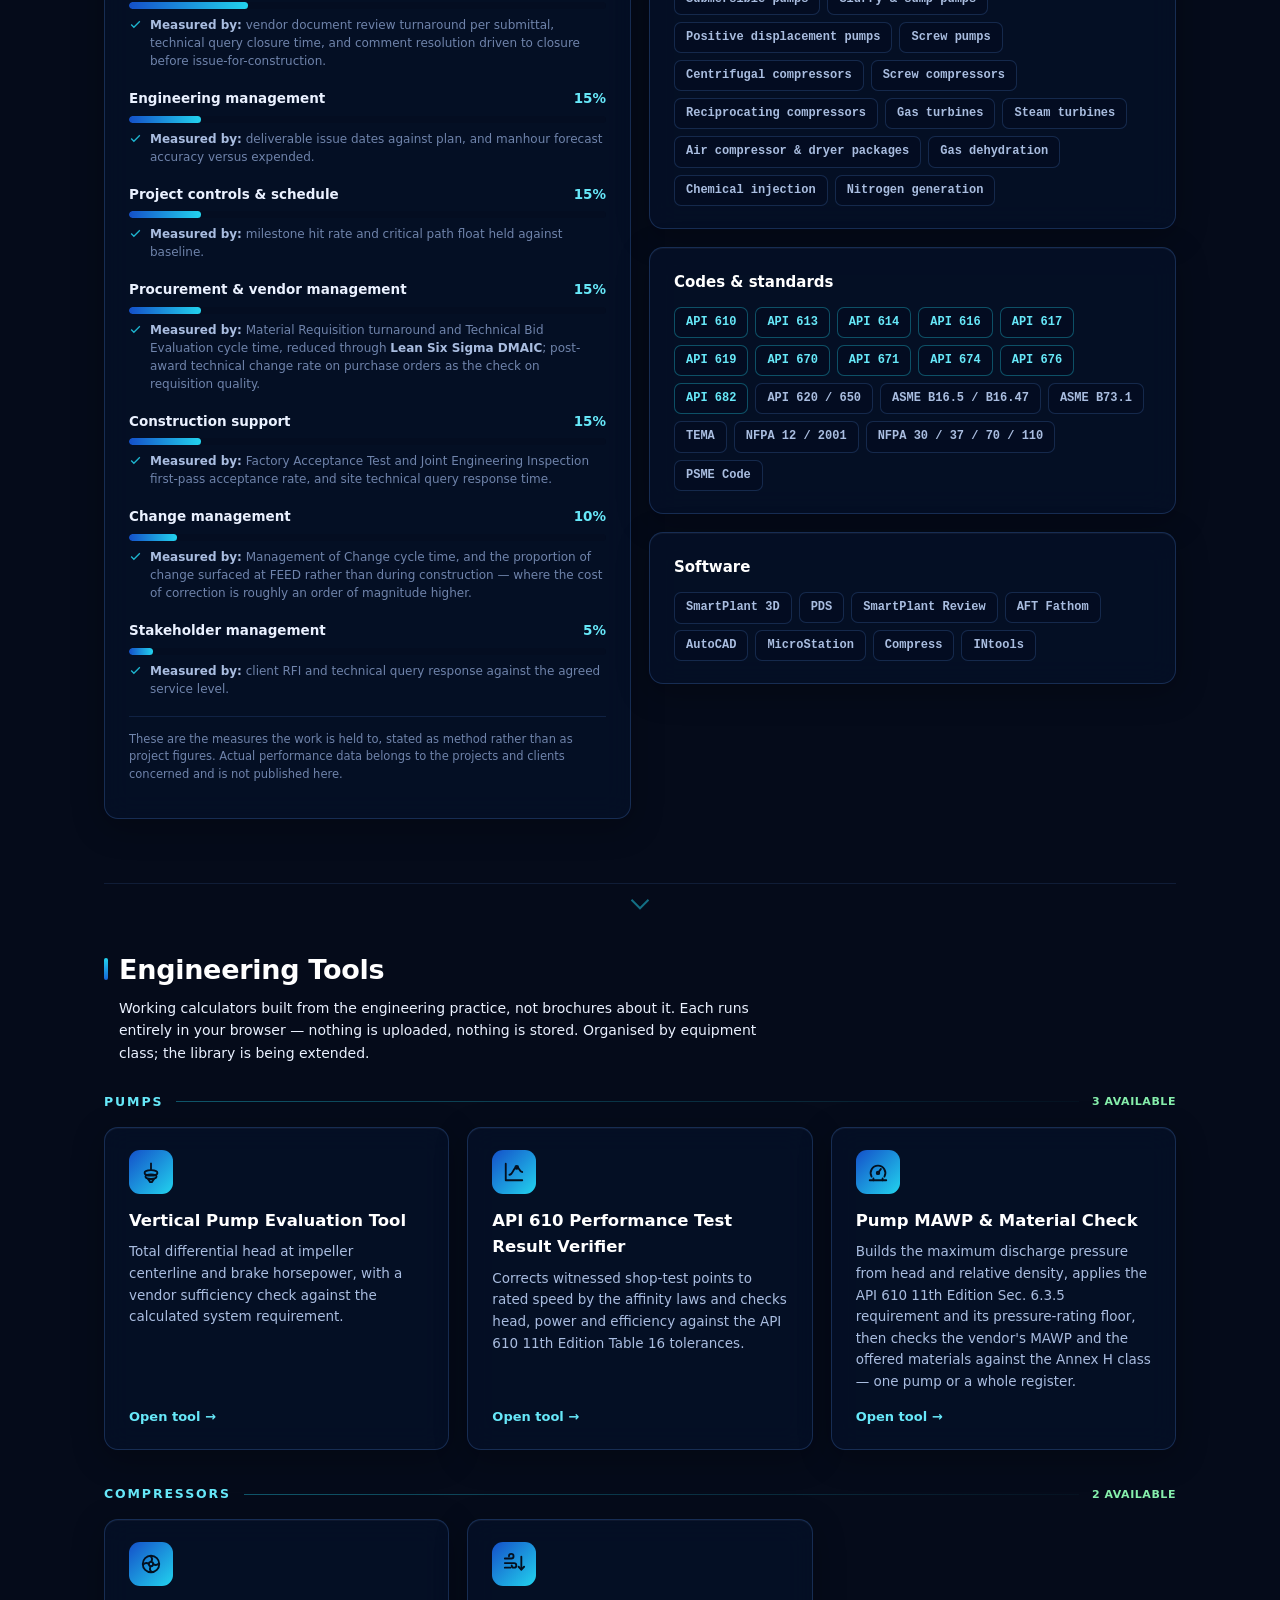
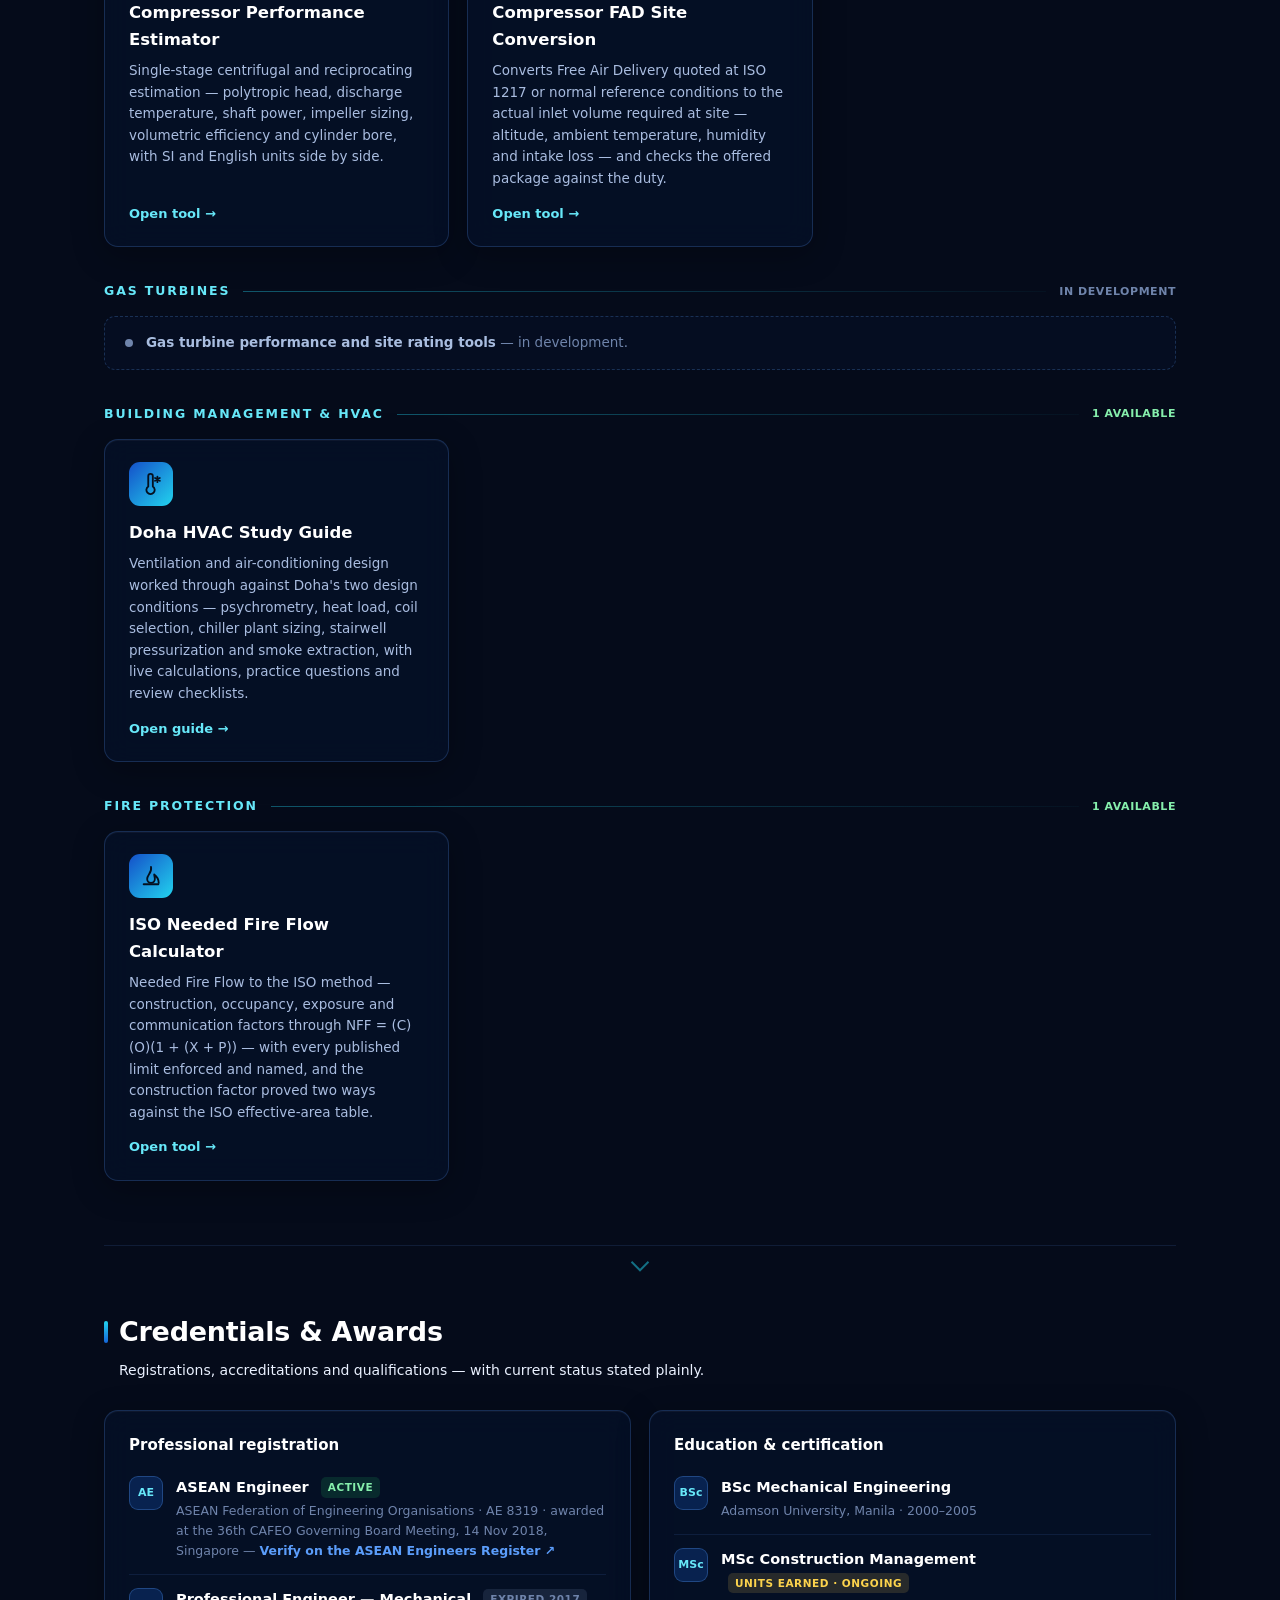
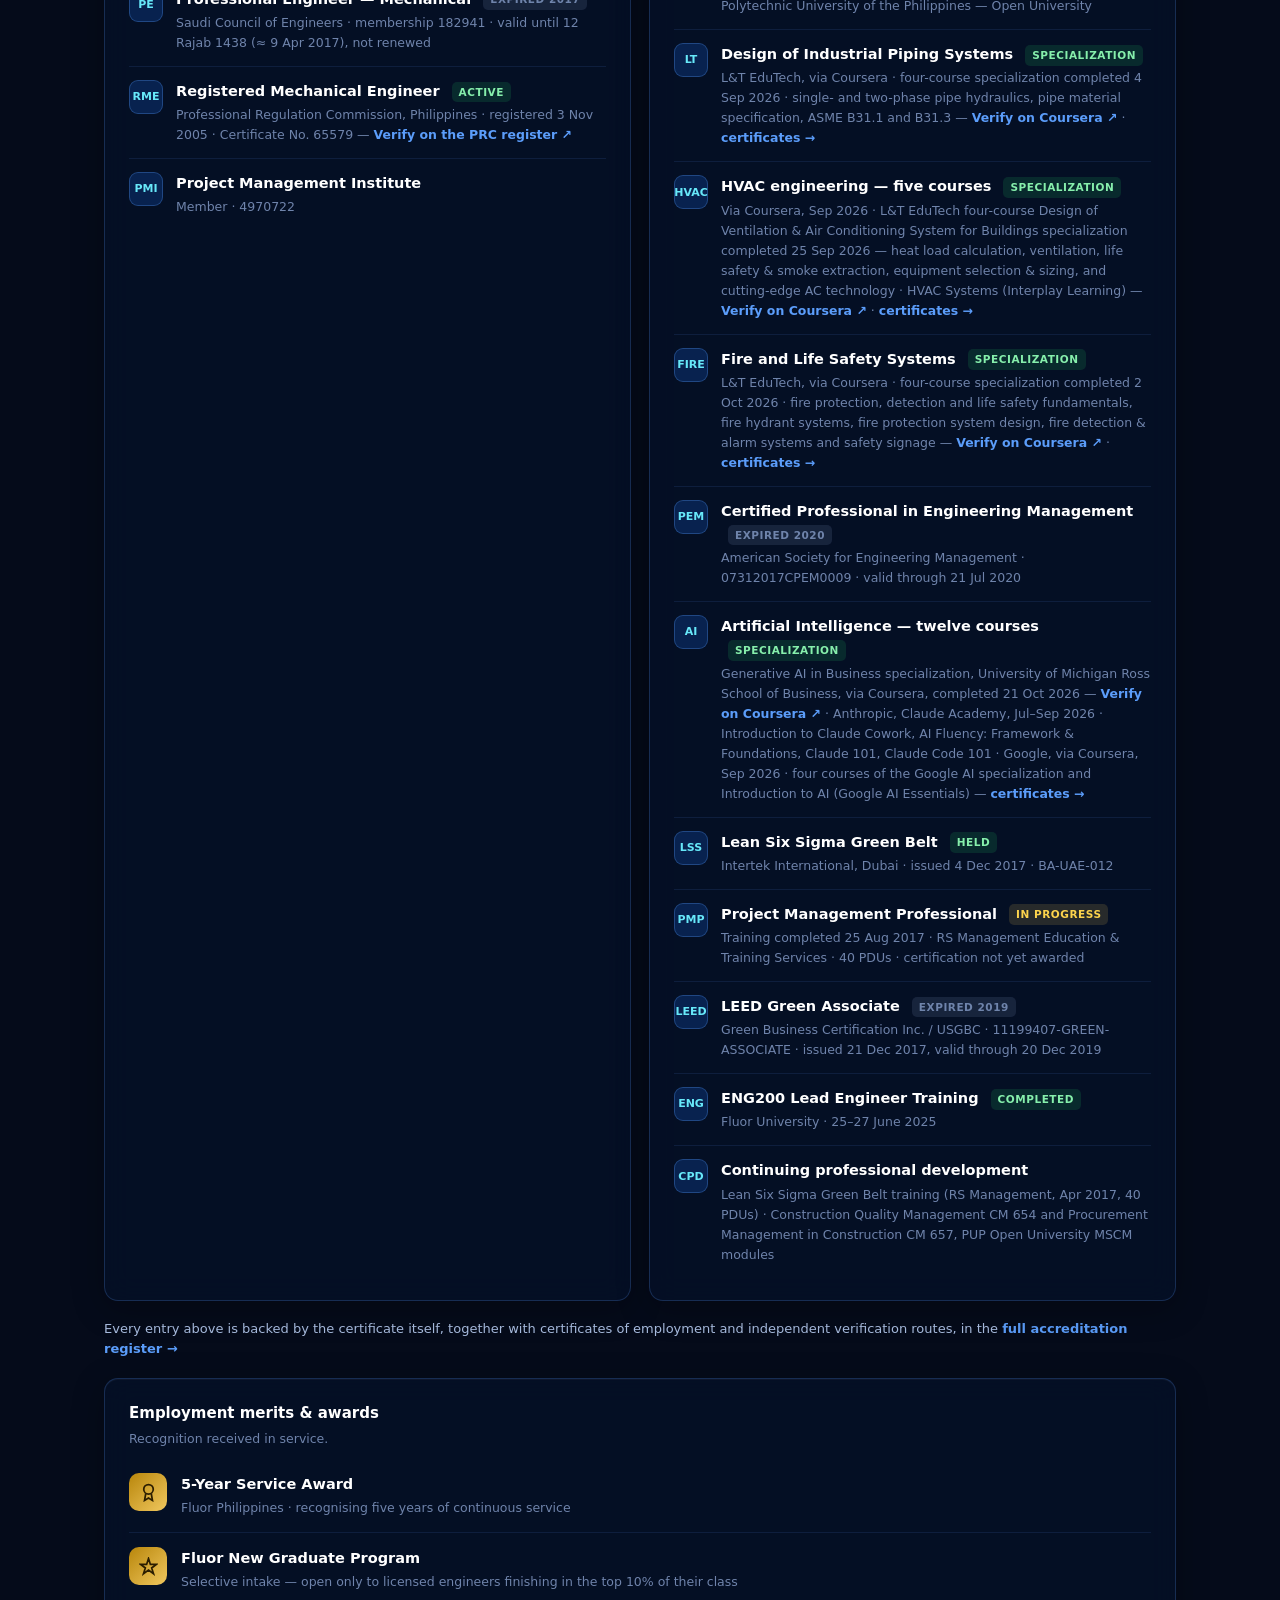
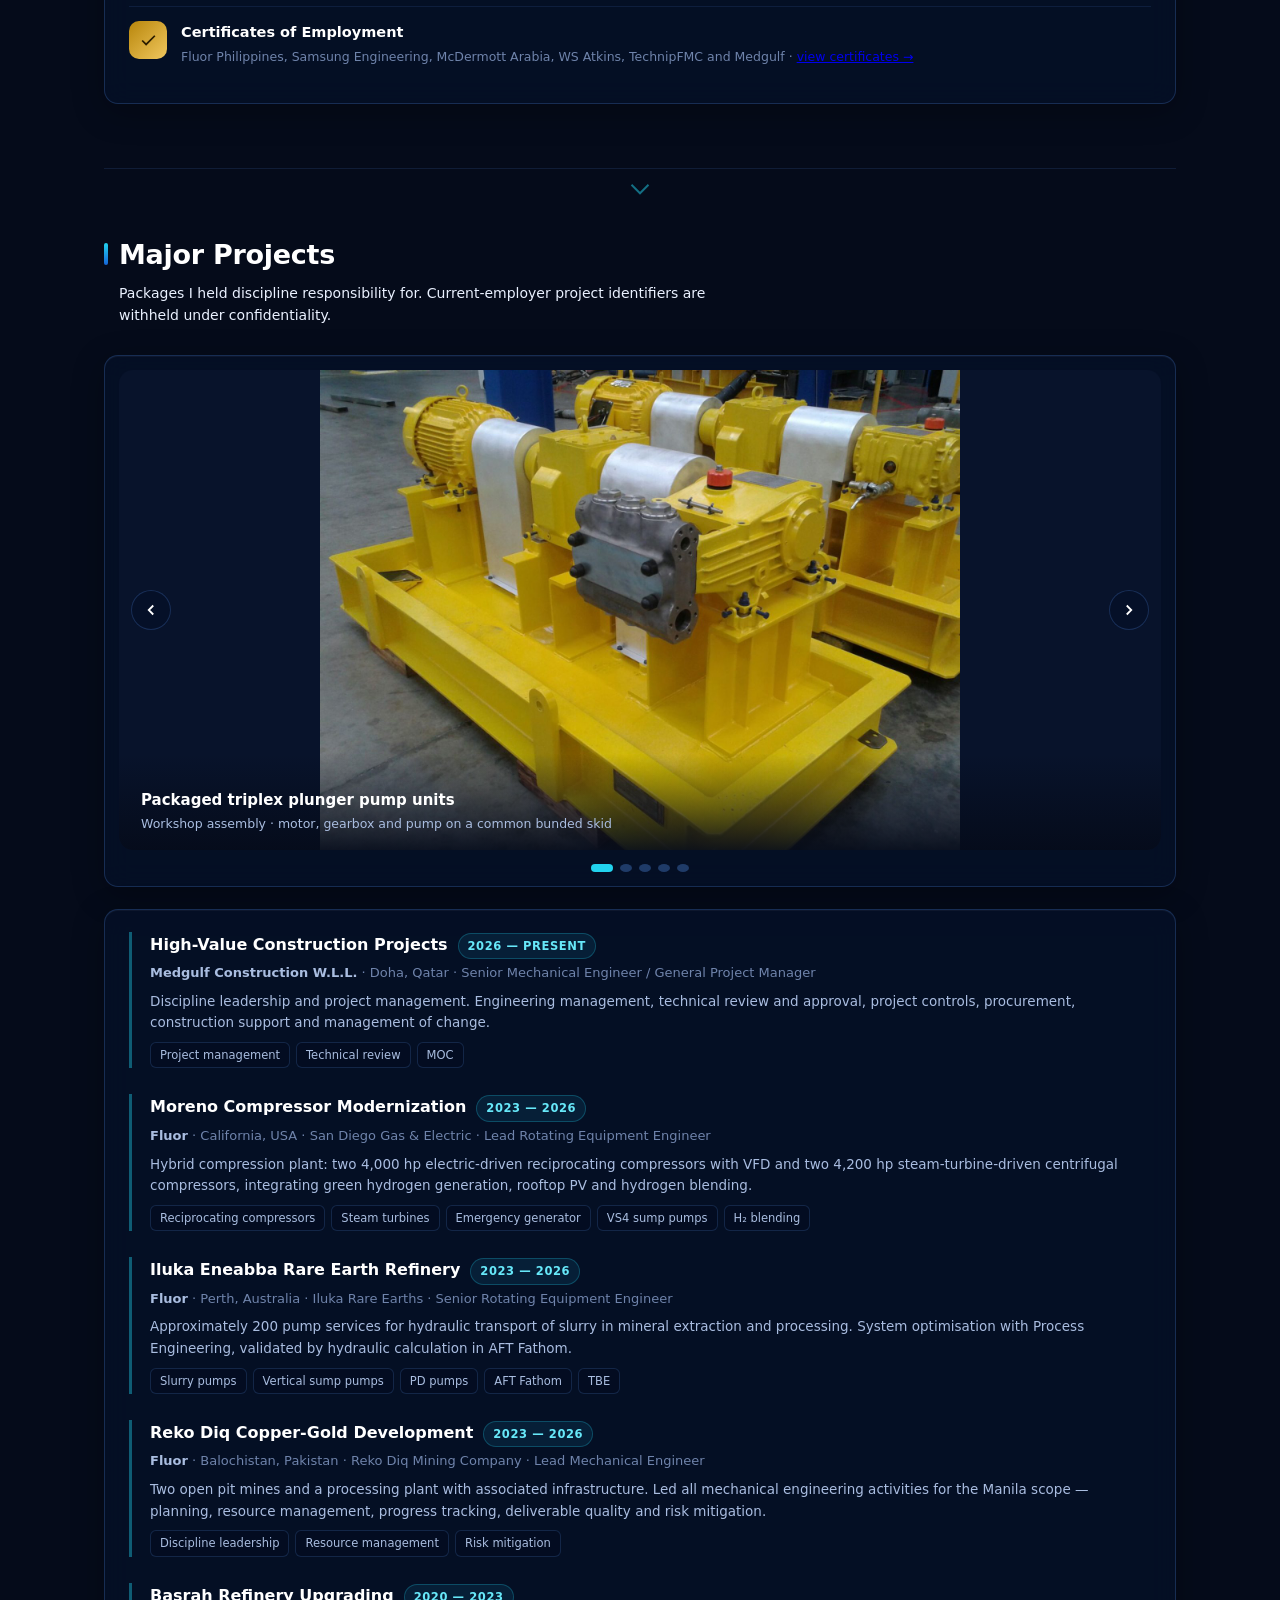
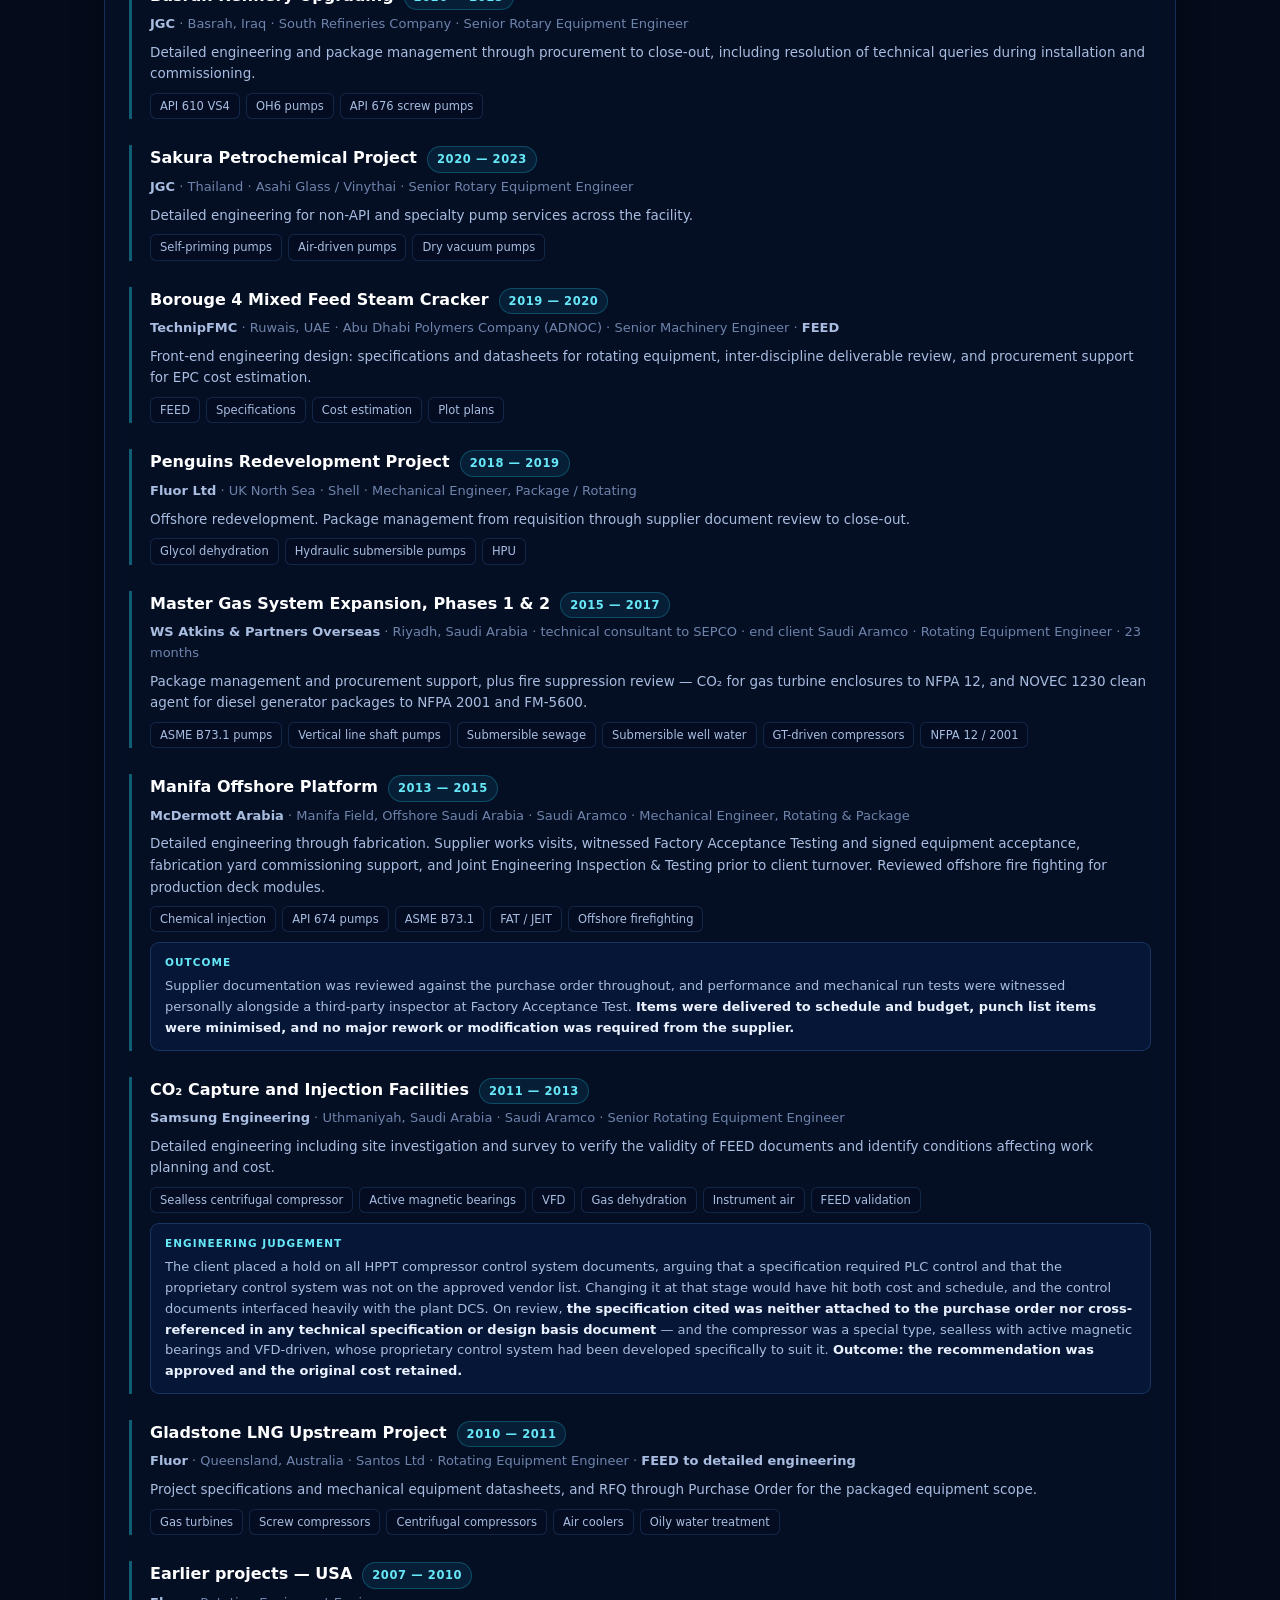
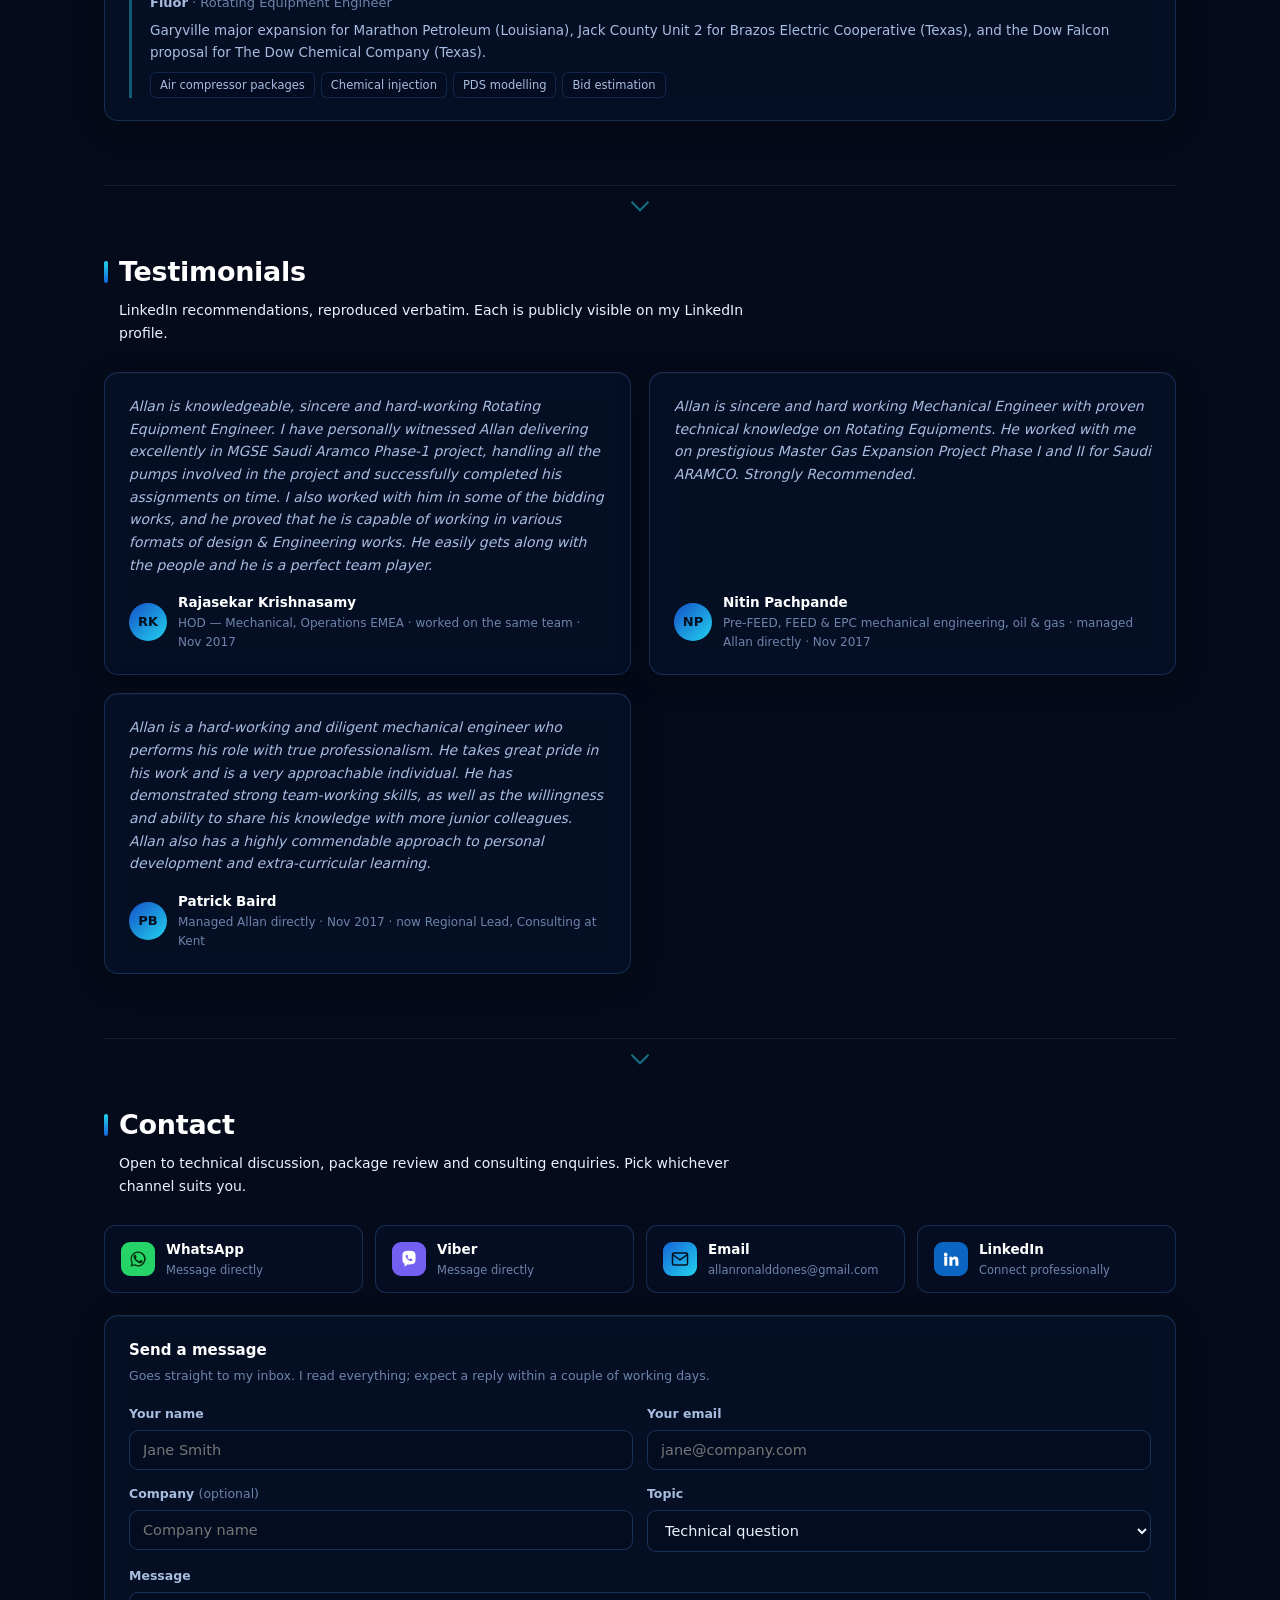
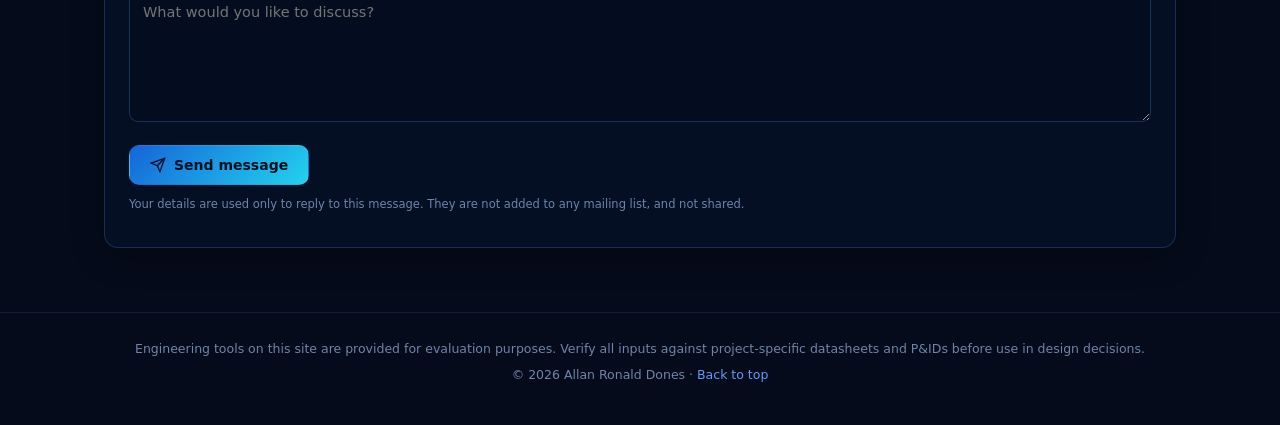
==== commit eac92d46: "Record the completed Generative AI in Business specialization Adds the University of Michigan (Ross " ====
--- a/index.html
+++ b/index.html
@@ -696,9 +696,12 @@
         <div class="cred">
           <div class="cred-mark">AI</div>
           <div class="cred-body">
-            <div class="cred-title">Artificial Intelligence &#8212; nine courses <span class="status active">Completed</span></div>
+            <div class="cred-title">Artificial Intelligence &#8212; twelve courses <span class="status active">Specialization</span></div>
             <div class="cred-meta">
-              Anthropic, Claude Academy, Jul&#8211;Sep 2026 &#183; Introduction to Claude Cowork, AI Fluency: Framework &amp; Foundations,
+              Generative AI in Business specialization, University of Michigan Ross School of Business, via Coursera,
+              completed 21 Oct 2026 &#8212;
+              <a href="https://coursera.org/verify/specialization/2FXCMBMPY9IV" target="_blank" rel="noopener noreferrer">Verify on Coursera &#8599;</a>
+              &#183; Anthropic, Claude Academy, Jul&#8211;Sep 2026 &#183; Introduction to Claude Cowork, AI Fluency: Framework &amp; Foundations,
               Claude 101, Claude Code 101 &#183; Google, via Coursera, Sep 2026 &#183; four courses of the Google AI
               specialization and Introduction to AI (Google AI Essentials) &#8212;
               <a href="/accreditations#upliftment">certificates &#8594;</a>
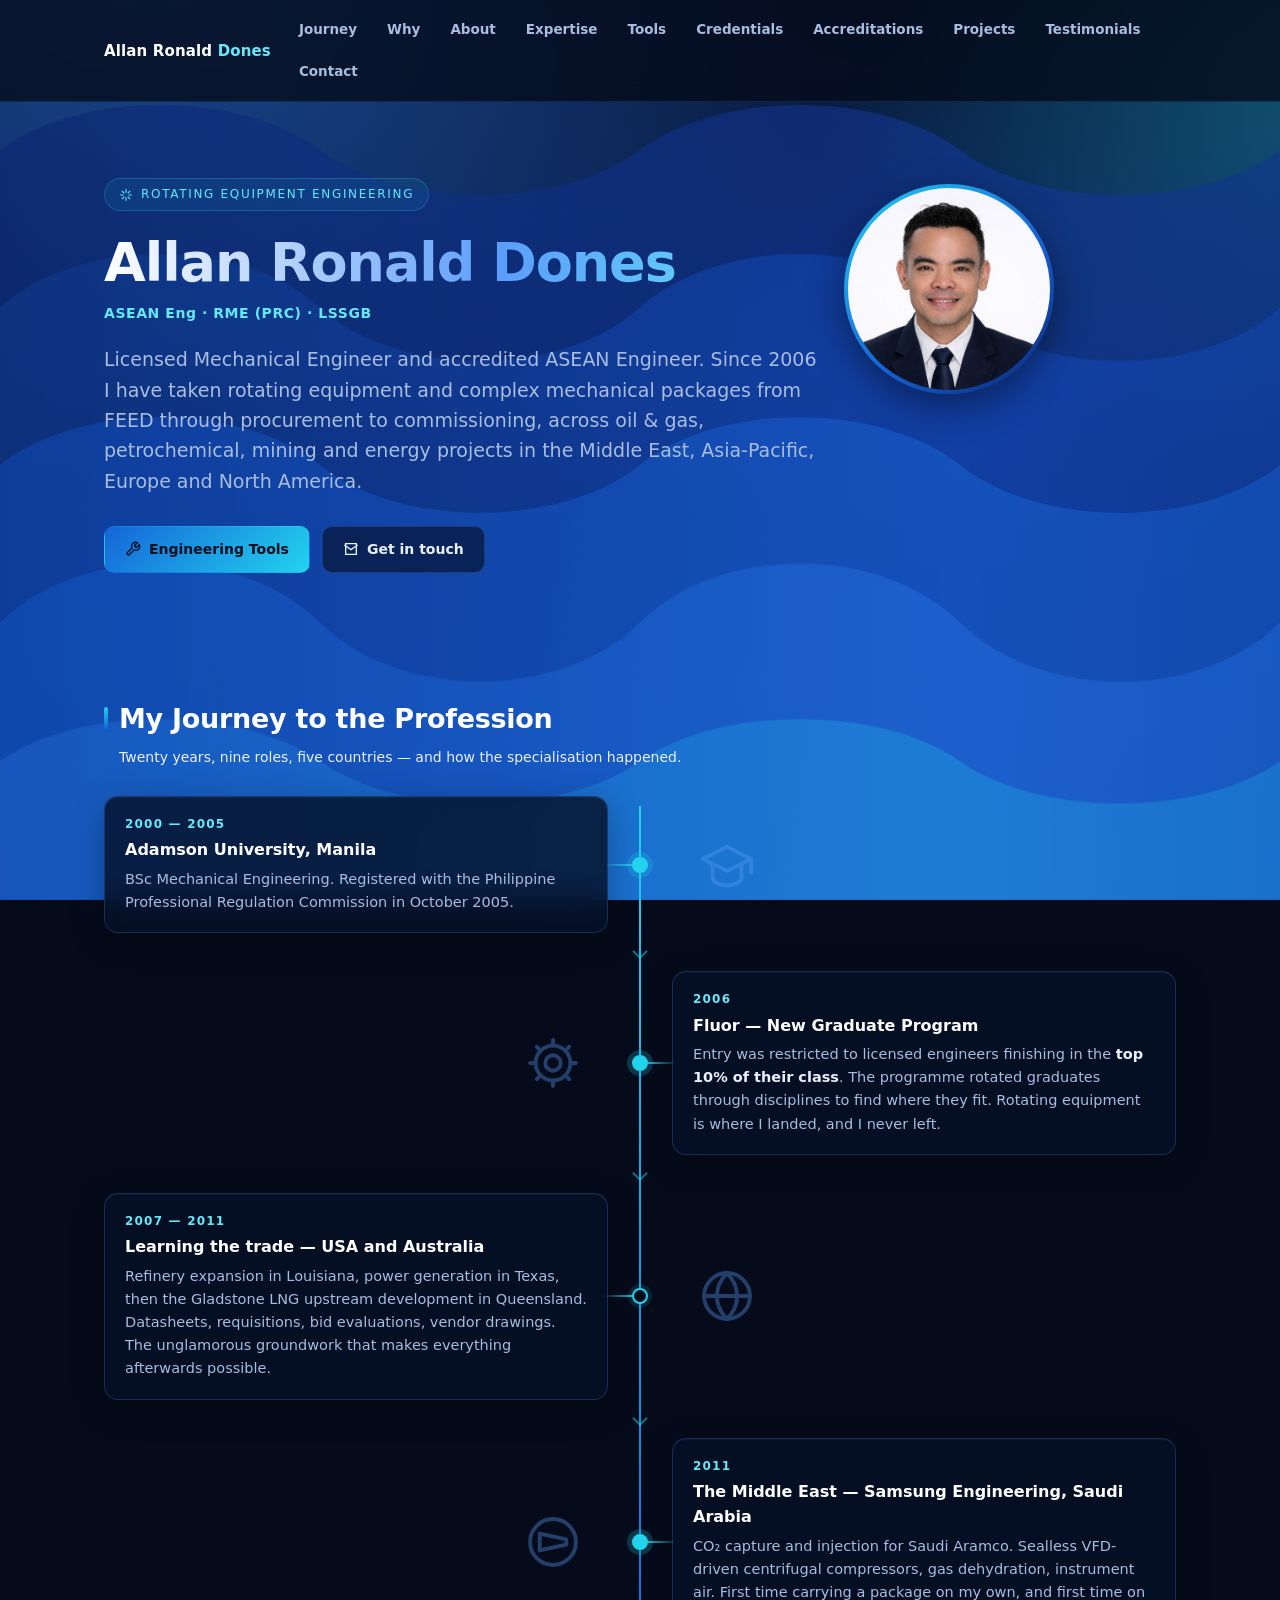
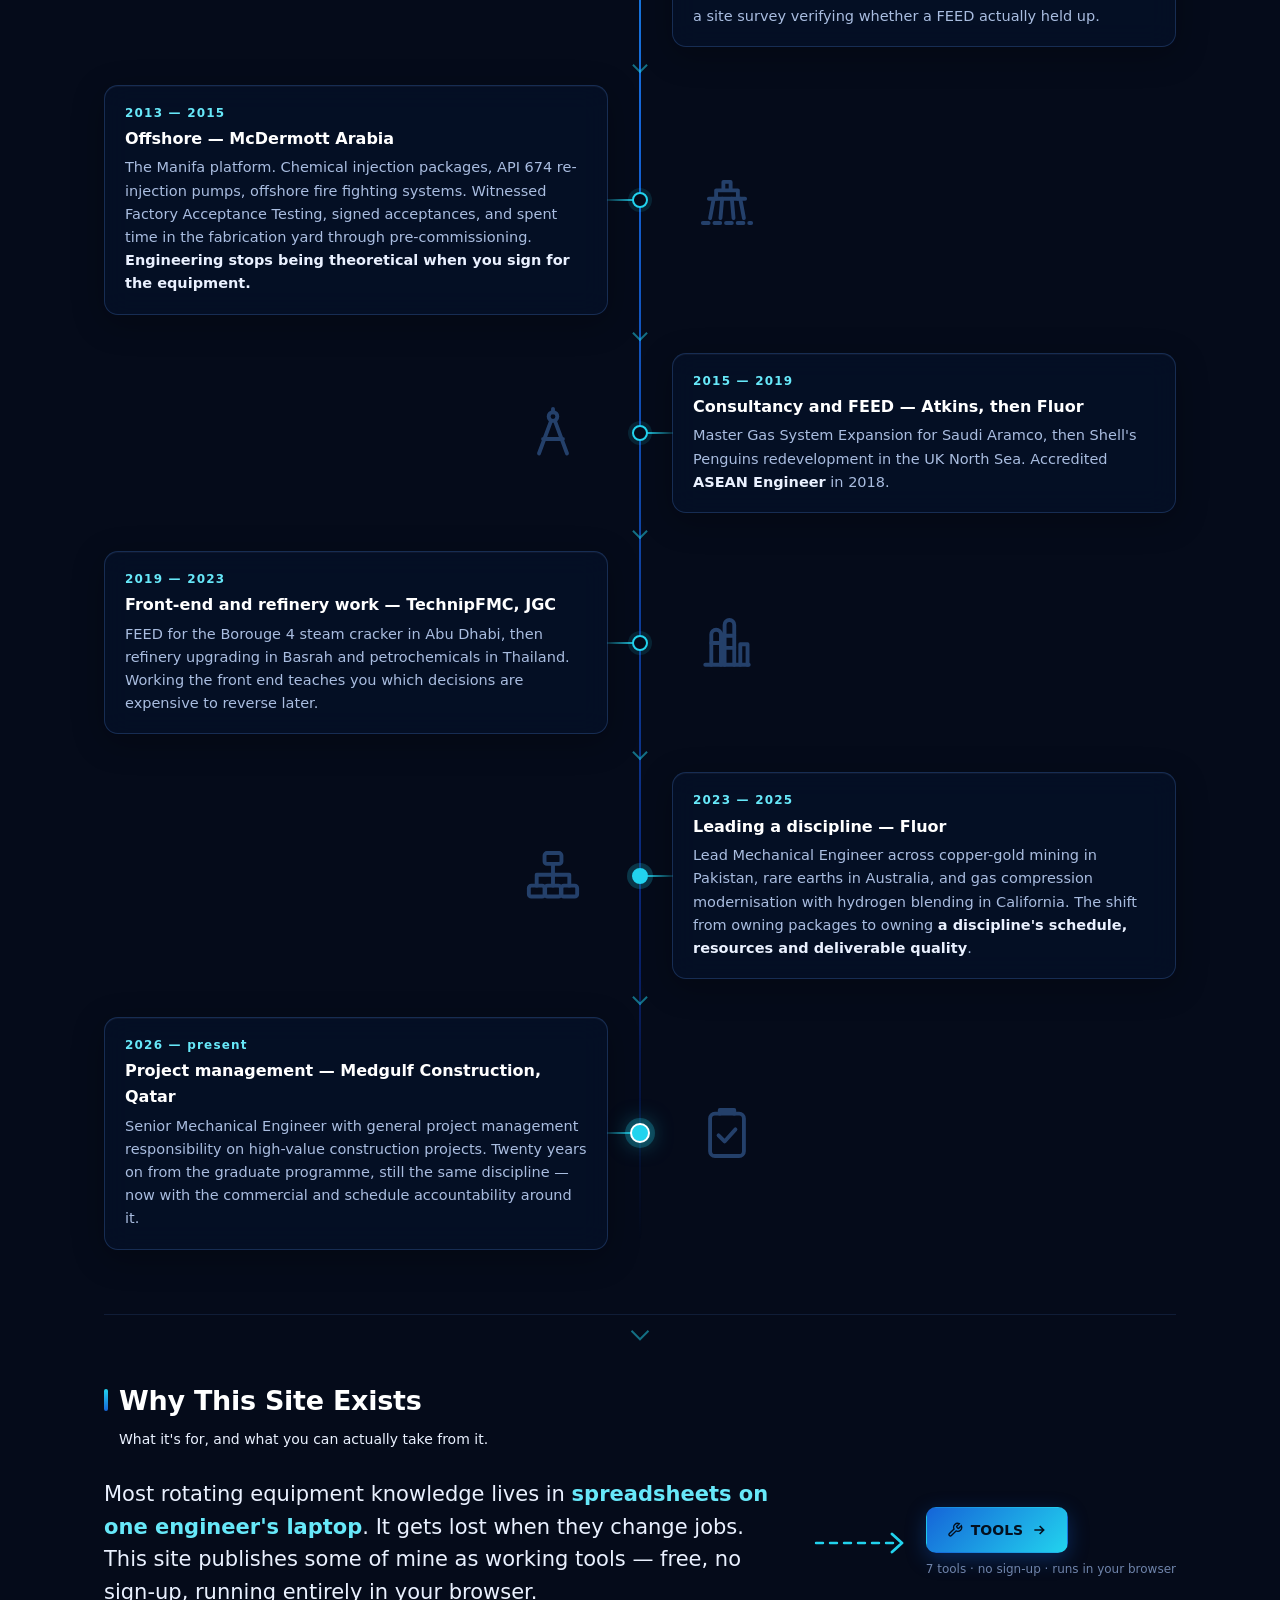
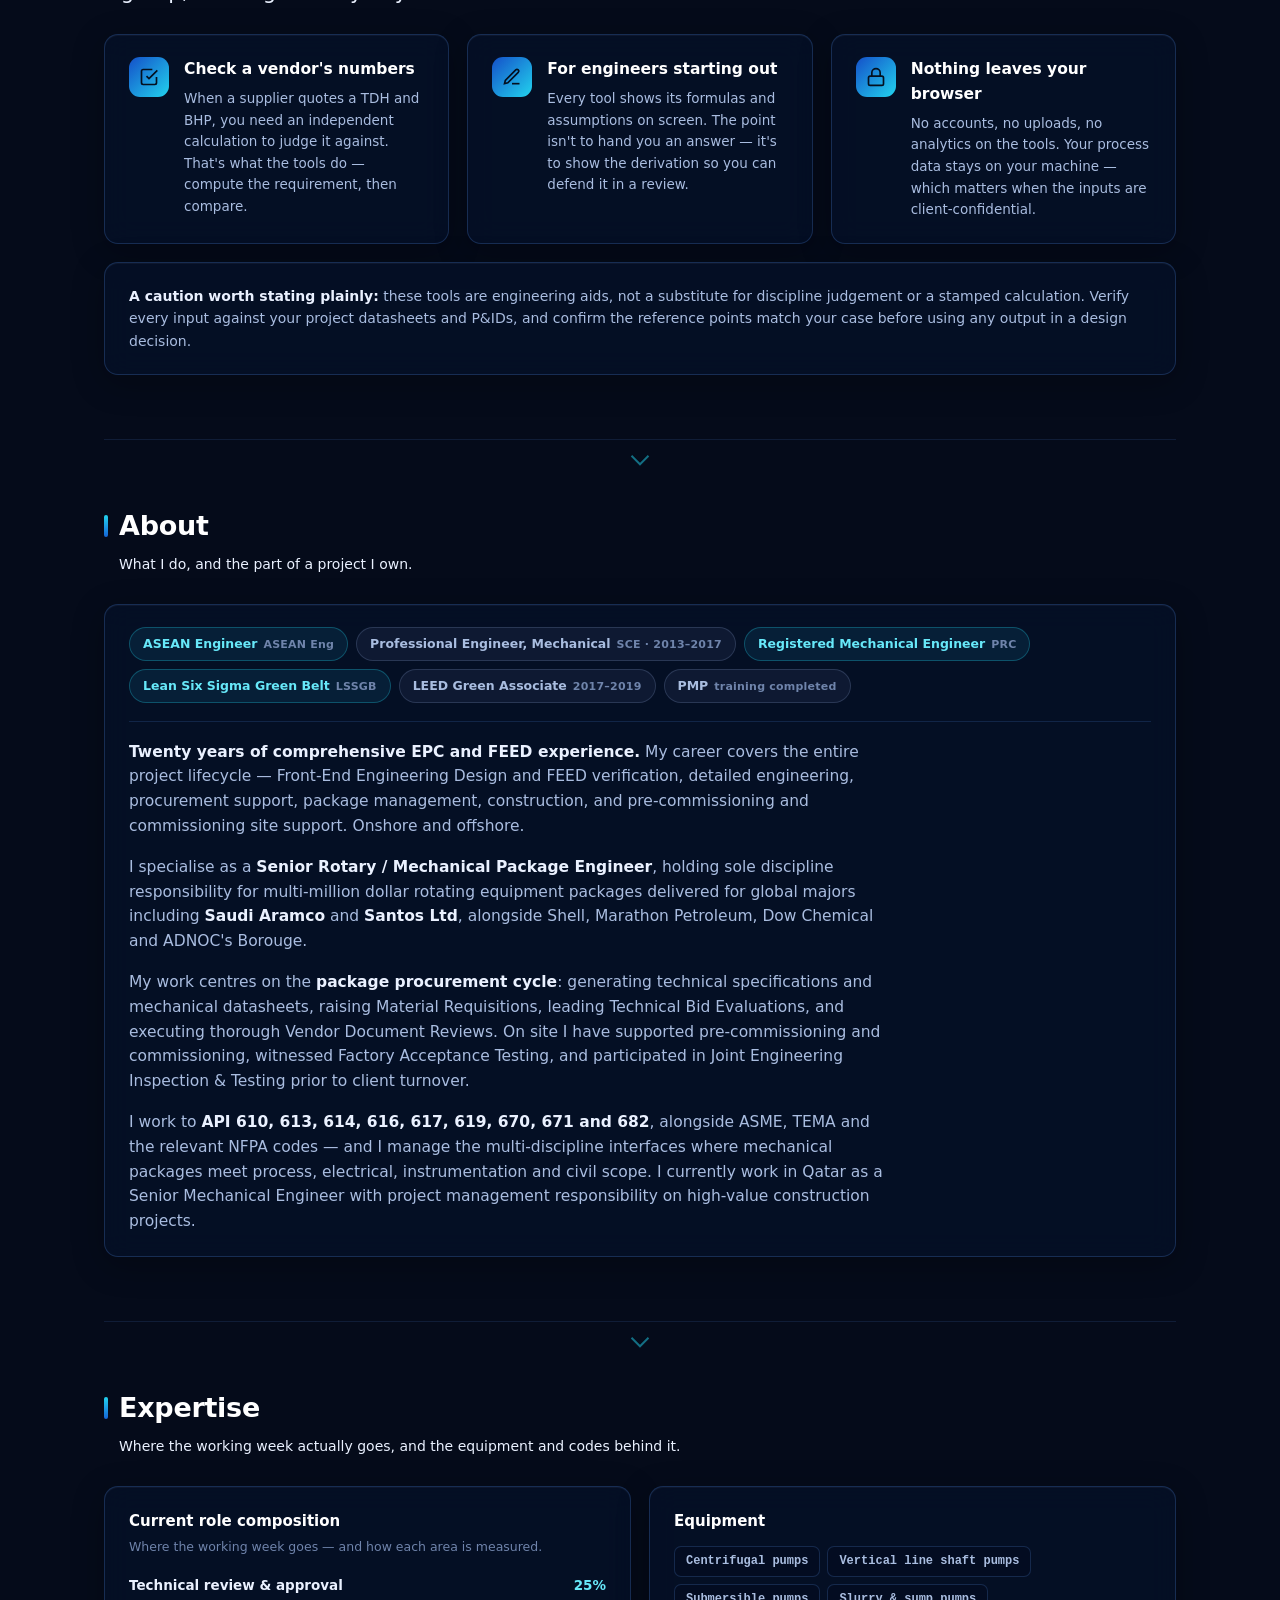
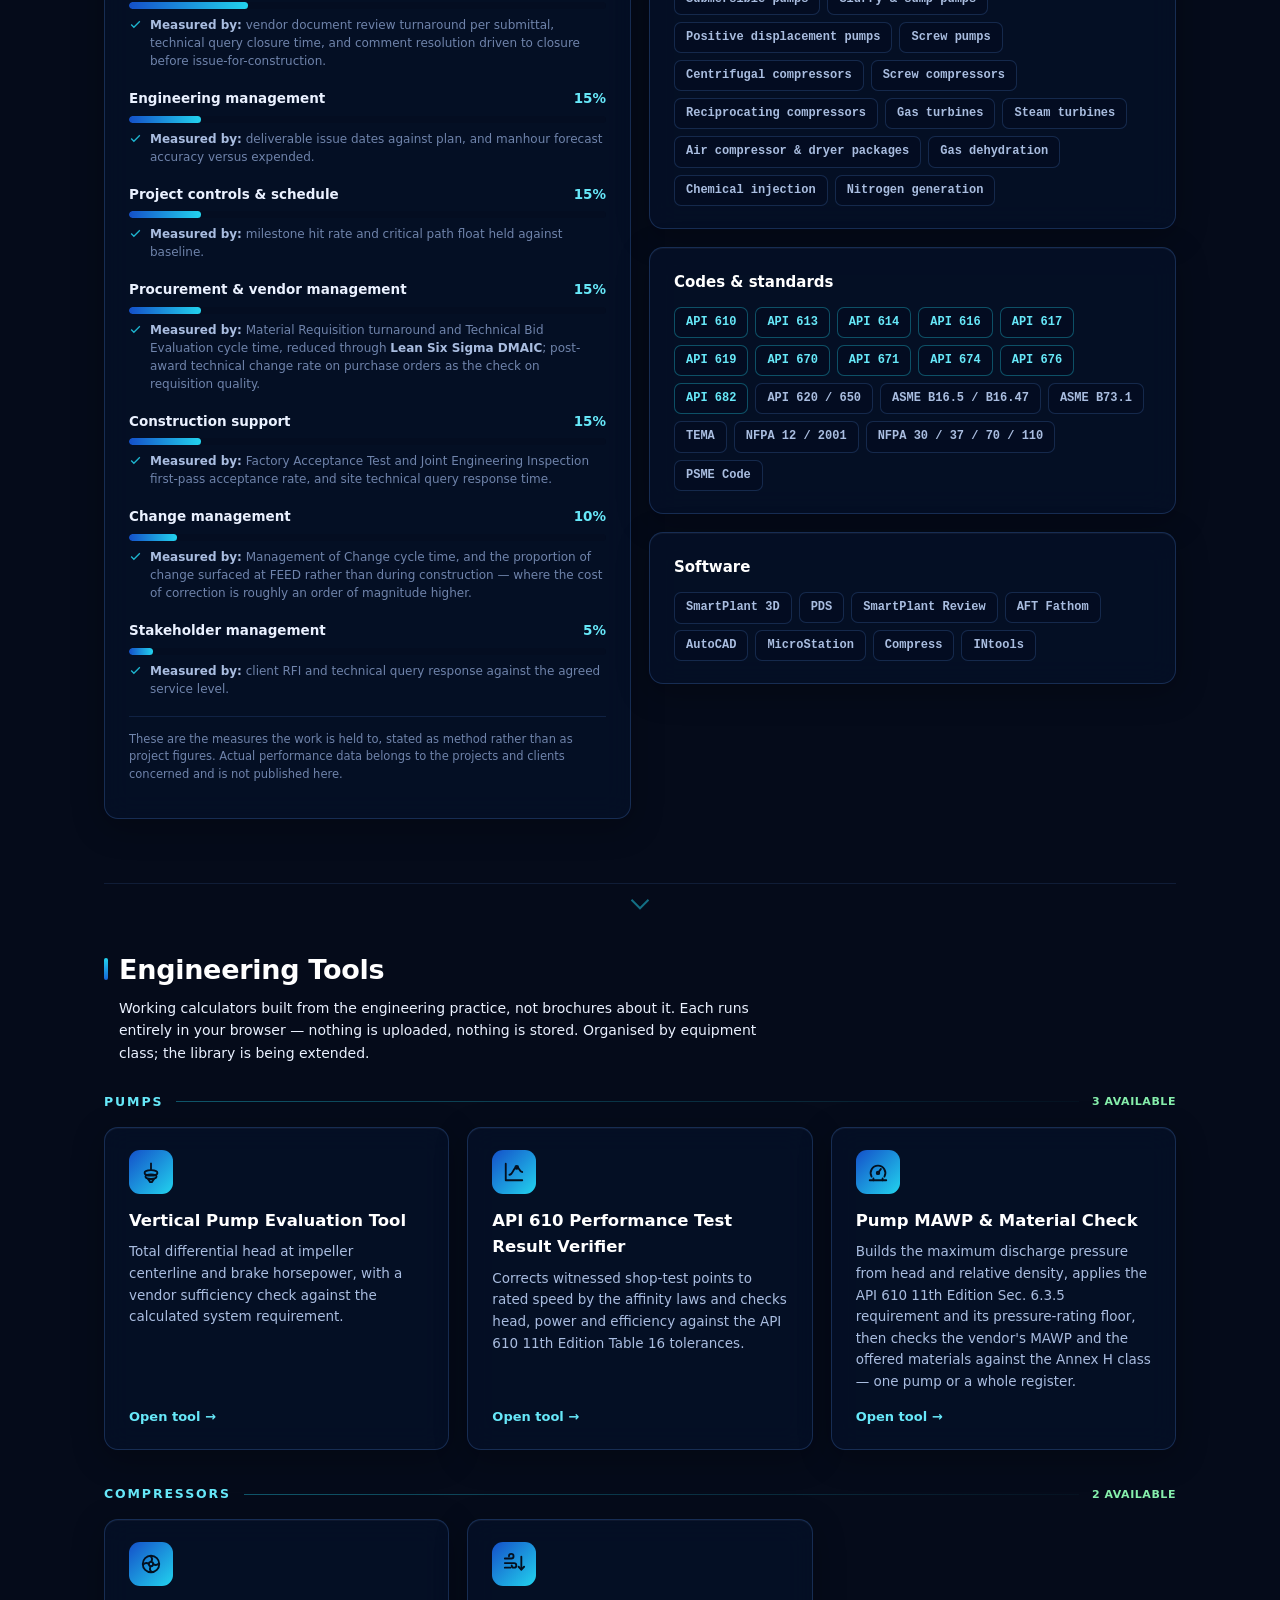
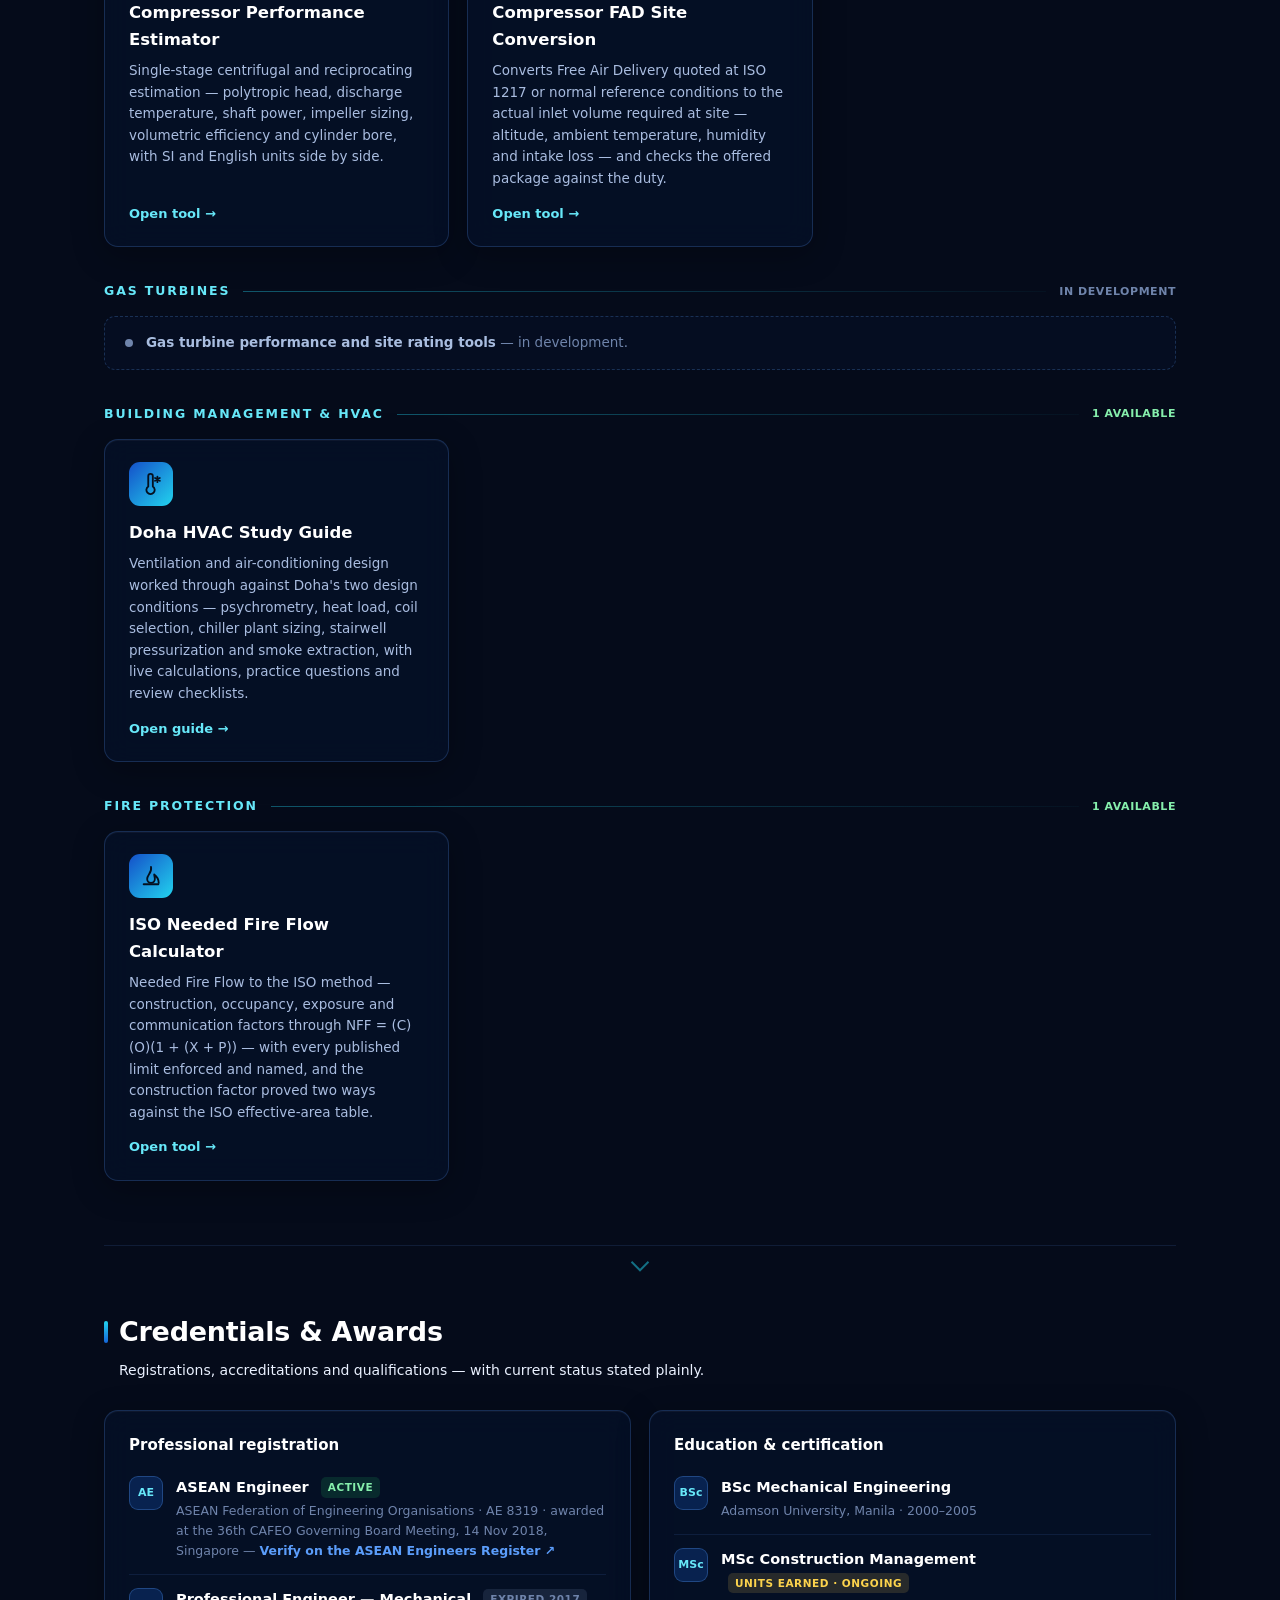
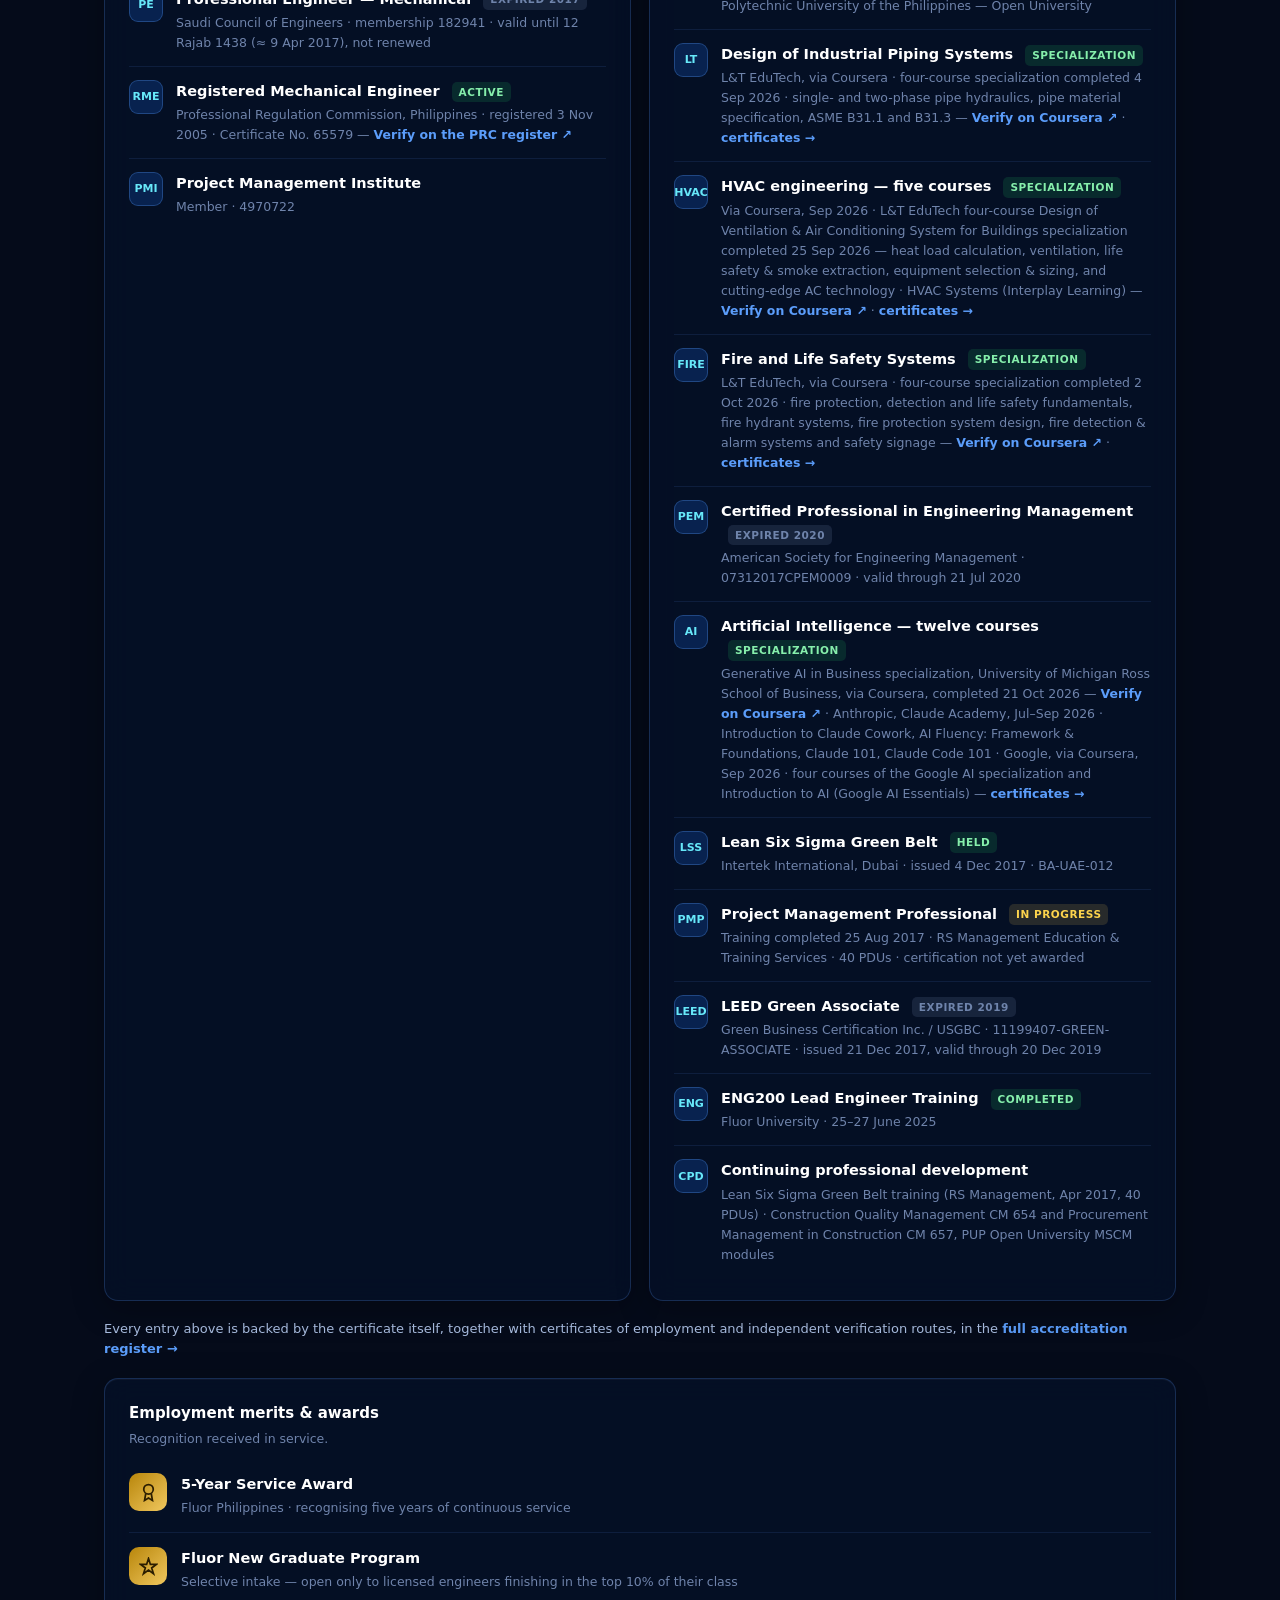
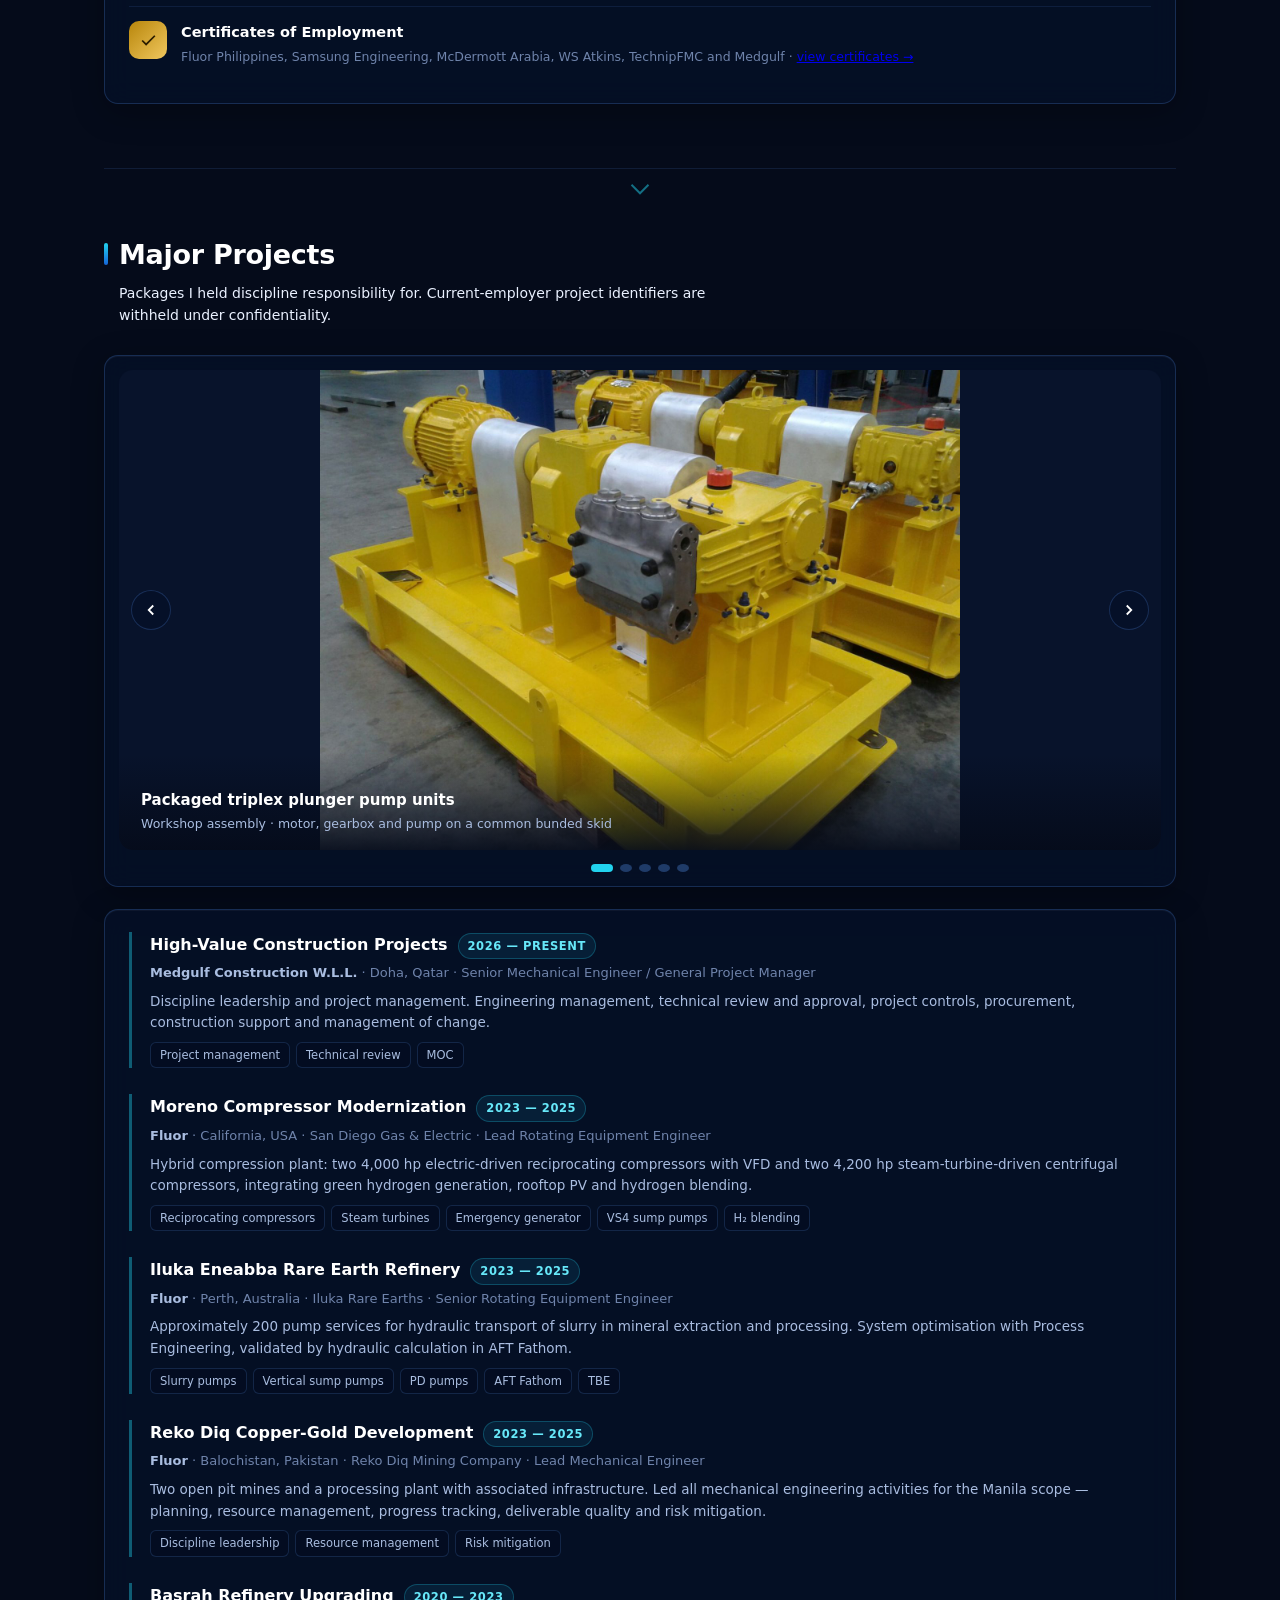
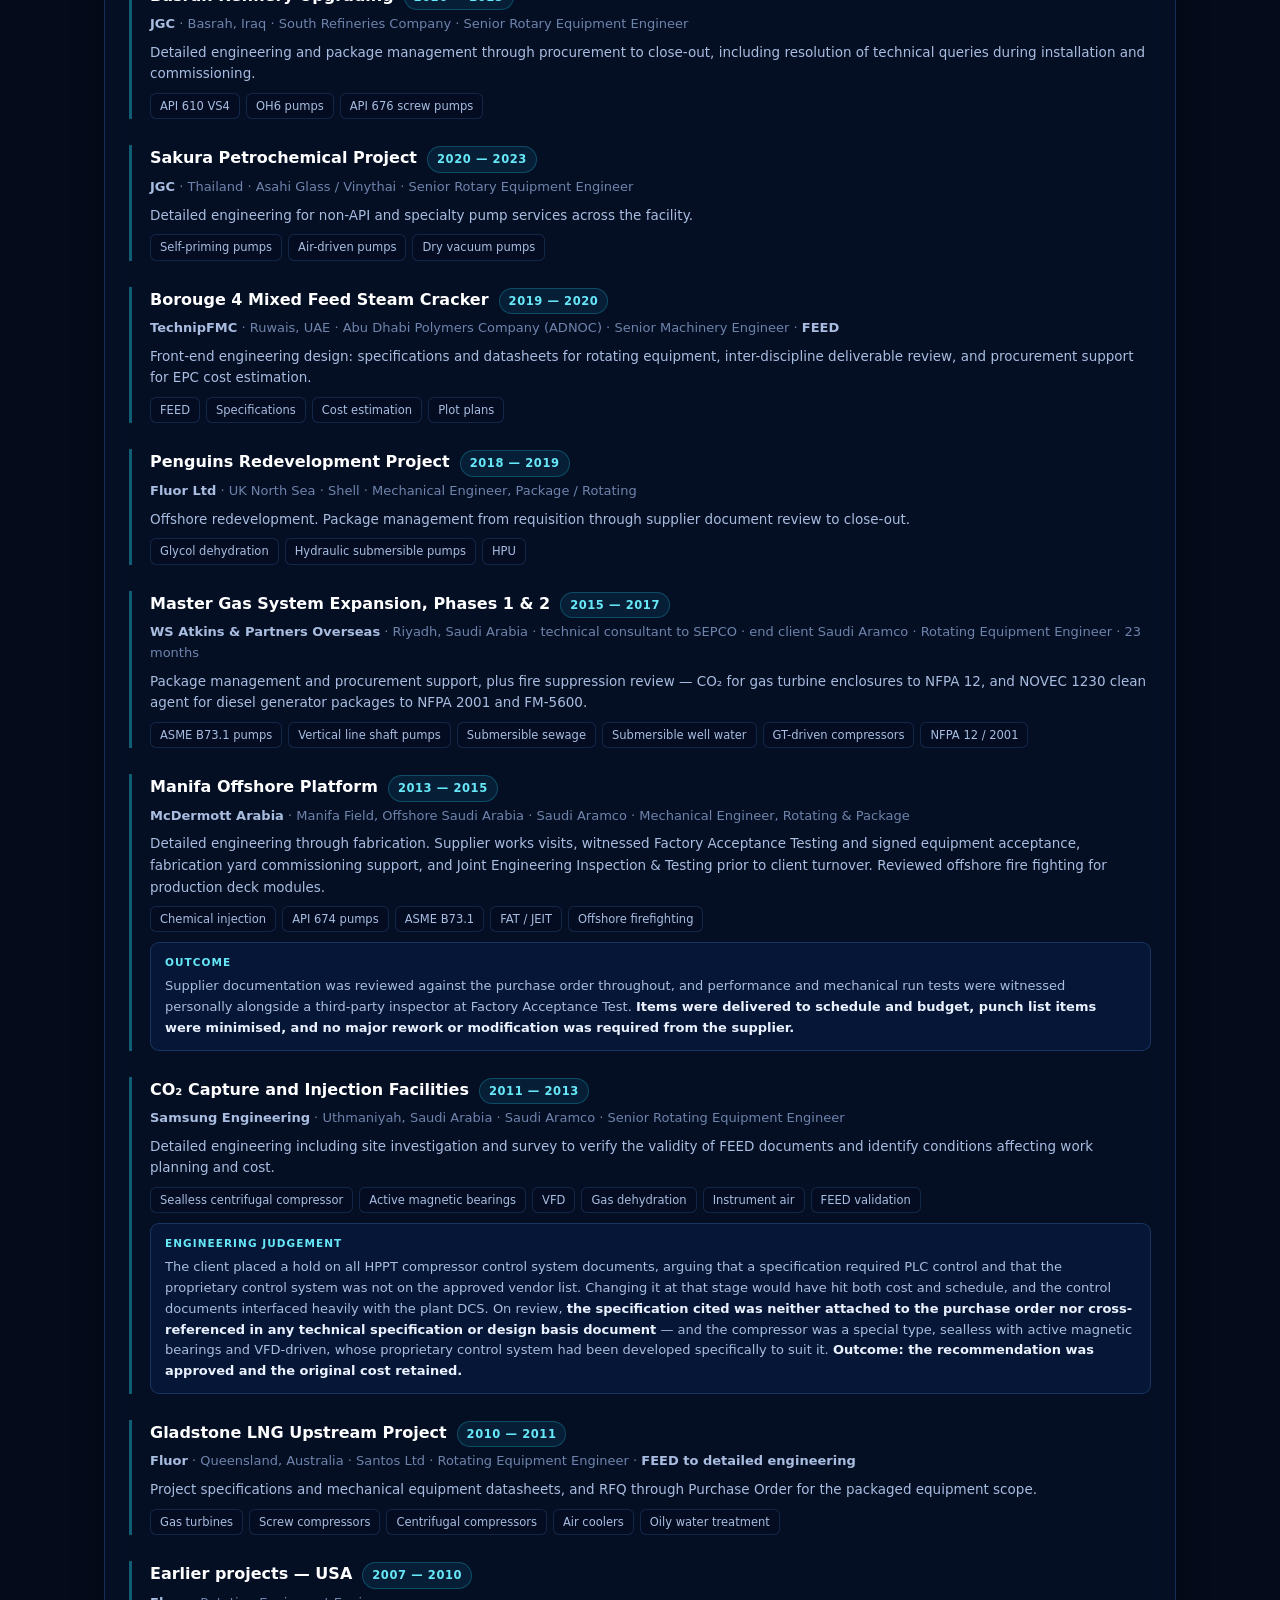
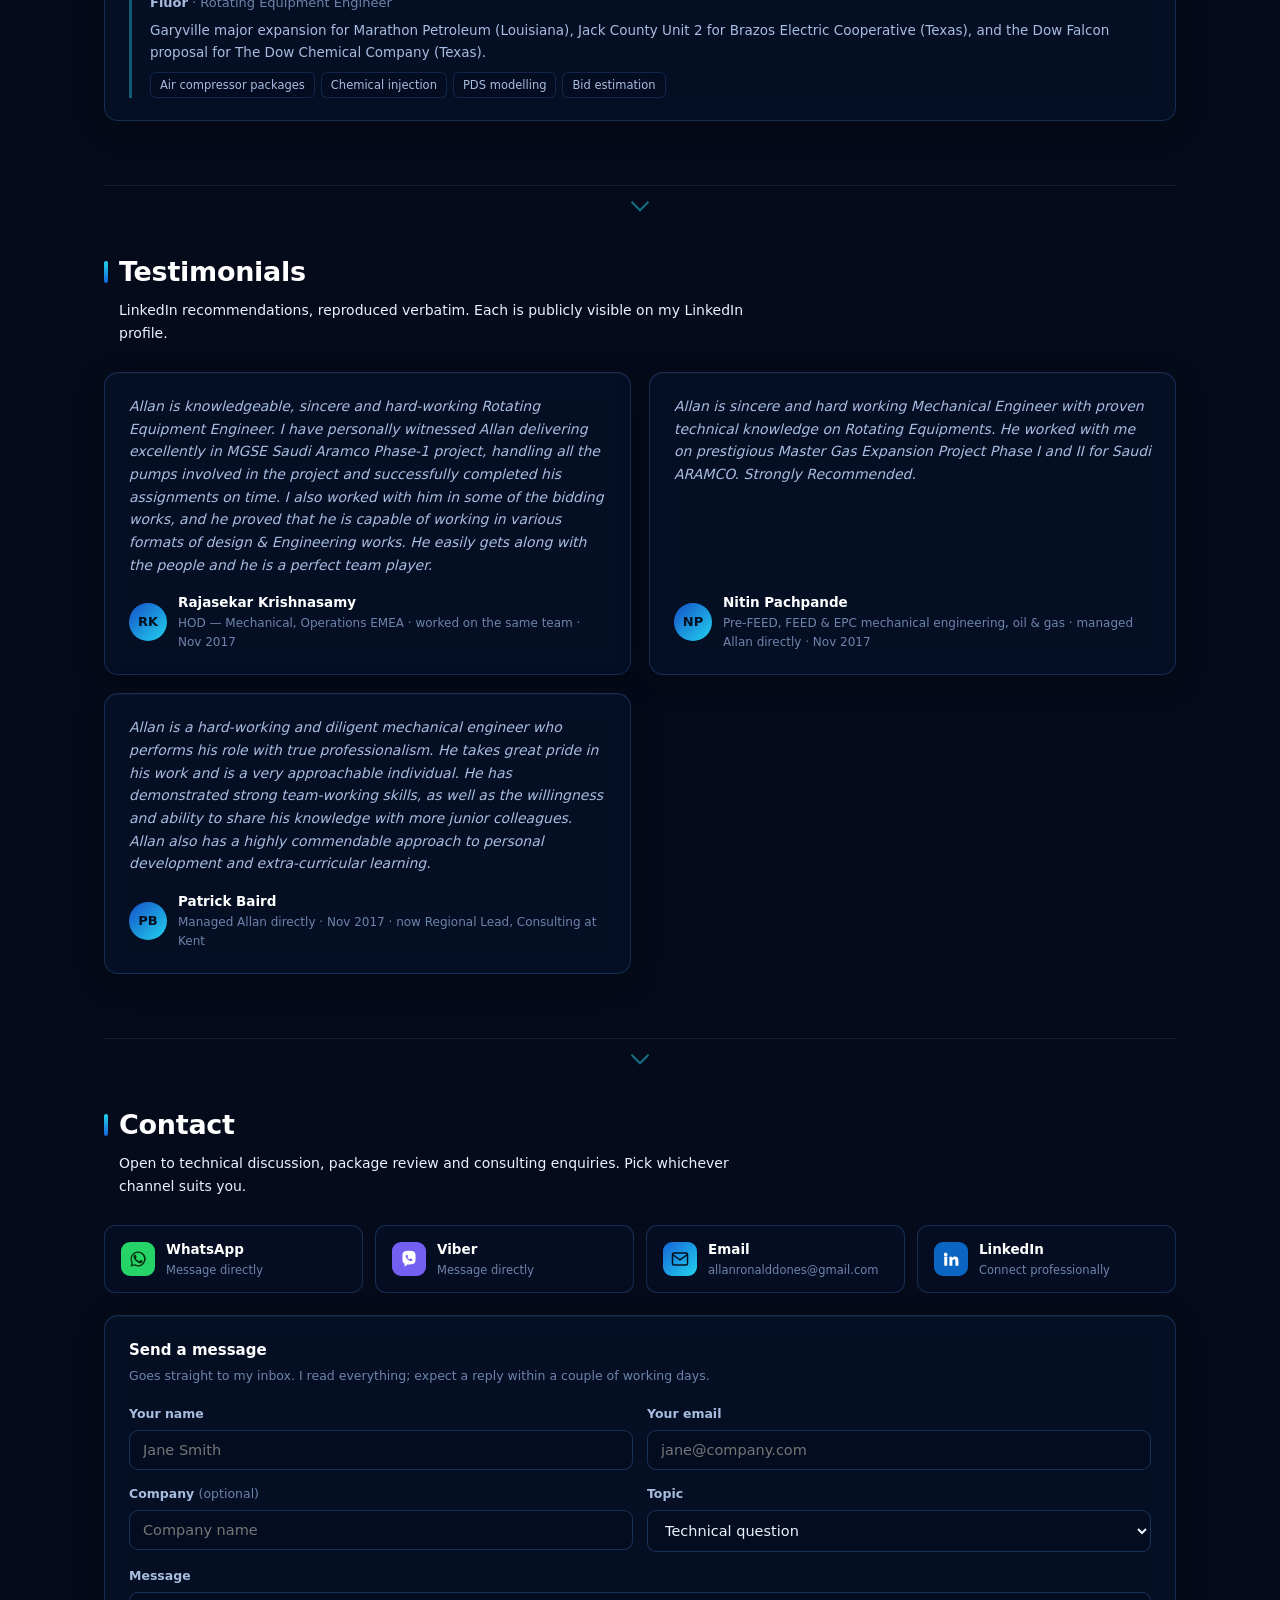
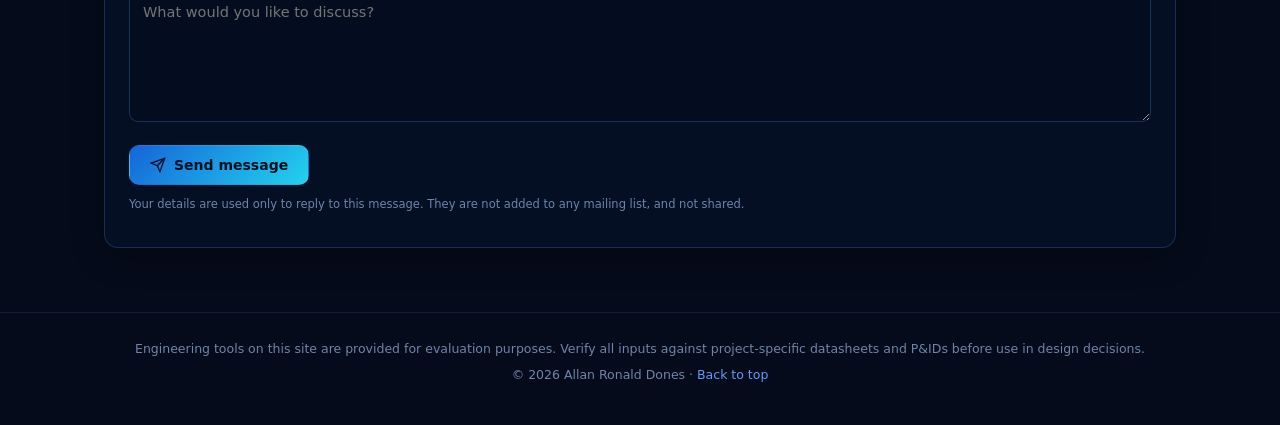
==== commit d135fd2d: "Add the Fluor 2023-2025 certificate of employment and correct the Fluor dates Records Design Enginee" ====
--- a/index.html
+++ b/index.html
@@ -192,7 +192,7 @@
 
       <li class="rung major">
         <div class="card rung-panel">
-          <div class="jyear">2023 — 2026</div>
+          <div class="jyear">2023 — 2025</div>
           <div class="jtitle">Leading a discipline — Fluor</div>
           <div class="jbody">Lead Mechanical Engineer across copper-gold mining in Pakistan, rare earths in Australia, and gas compression modernisation with hydrogen blending in California. The shift from owning packages to owning <strong>a discipline's schedule, resources and deliverable quality</strong>.</div>
         </div>
@@ -870,21 +870,21 @@
       </div>
 
       <div class="proj">
-        <div class="proj-top"><span class="proj-name">Moreno Compressor Modernization</span><span class="proj-period">2023 — 2026</span></div>
+        <div class="proj-top"><span class="proj-name">Moreno Compressor Modernization</span><span class="proj-period">2023 — 2025</span></div>
         <div class="proj-meta"><b>Fluor</b> · California, USA · San Diego Gas &amp; Electric · Lead Rotating Equipment Engineer</div>
         <p class="proj-desc">Hybrid compression plant: two 4,000 hp electric-driven reciprocating compressors with VFD and two 4,200 hp steam-turbine-driven centrifugal compressors, integrating green hydrogen generation, rooftop PV and hydrogen blending.</p>
         <div class="proj-scope"><span>Reciprocating compressors</span><span>Steam turbines</span><span>Emergency generator</span><span>VS4 sump pumps</span><span>H₂ blending</span></div>
       </div>
 
       <div class="proj">
-        <div class="proj-top"><span class="proj-name">Iluka Eneabba Rare Earth Refinery</span><span class="proj-period">2023 — 2026</span></div>
+        <div class="proj-top"><span class="proj-name">Iluka Eneabba Rare Earth Refinery</span><span class="proj-period">2023 — 2025</span></div>
         <div class="proj-meta"><b>Fluor</b> · Perth, Australia · Iluka Rare Earths · Senior Rotating Equipment Engineer</div>
         <p class="proj-desc">Approximately 200 pump services for hydraulic transport of slurry in mineral extraction and processing. System optimisation with Process Engineering, validated by hydraulic calculation in AFT Fathom.</p>
         <div class="proj-scope"><span>Slurry pumps</span><span>Vertical sump pumps</span><span>PD pumps</span><span>AFT Fathom</span><span>TBE</span></div>
       </div>
 
       <div class="proj">
-        <div class="proj-top"><span class="proj-name">Reko Diq Copper-Gold Development</span><span class="proj-period">2023 — 2026</span></div>
+        <div class="proj-top"><span class="proj-name">Reko Diq Copper-Gold Development</span><span class="proj-period">2023 — 2025</span></div>
         <div class="proj-meta"><b>Fluor</b> · Balochistan, Pakistan · Reko Diq Mining Company · Lead Mechanical Engineer</div>
         <p class="proj-desc">Two open pit mines and a processing plant with associated infrastructure. Led all mechanical engineering activities for the Manila scope — planning, resource management, progress tracking, deliverable quality and risk mitigation.</p>
         <div class="proj-scope"><span>Discipline leadership</span><span>Resource management</span><span>Risk mitigation</span></div>
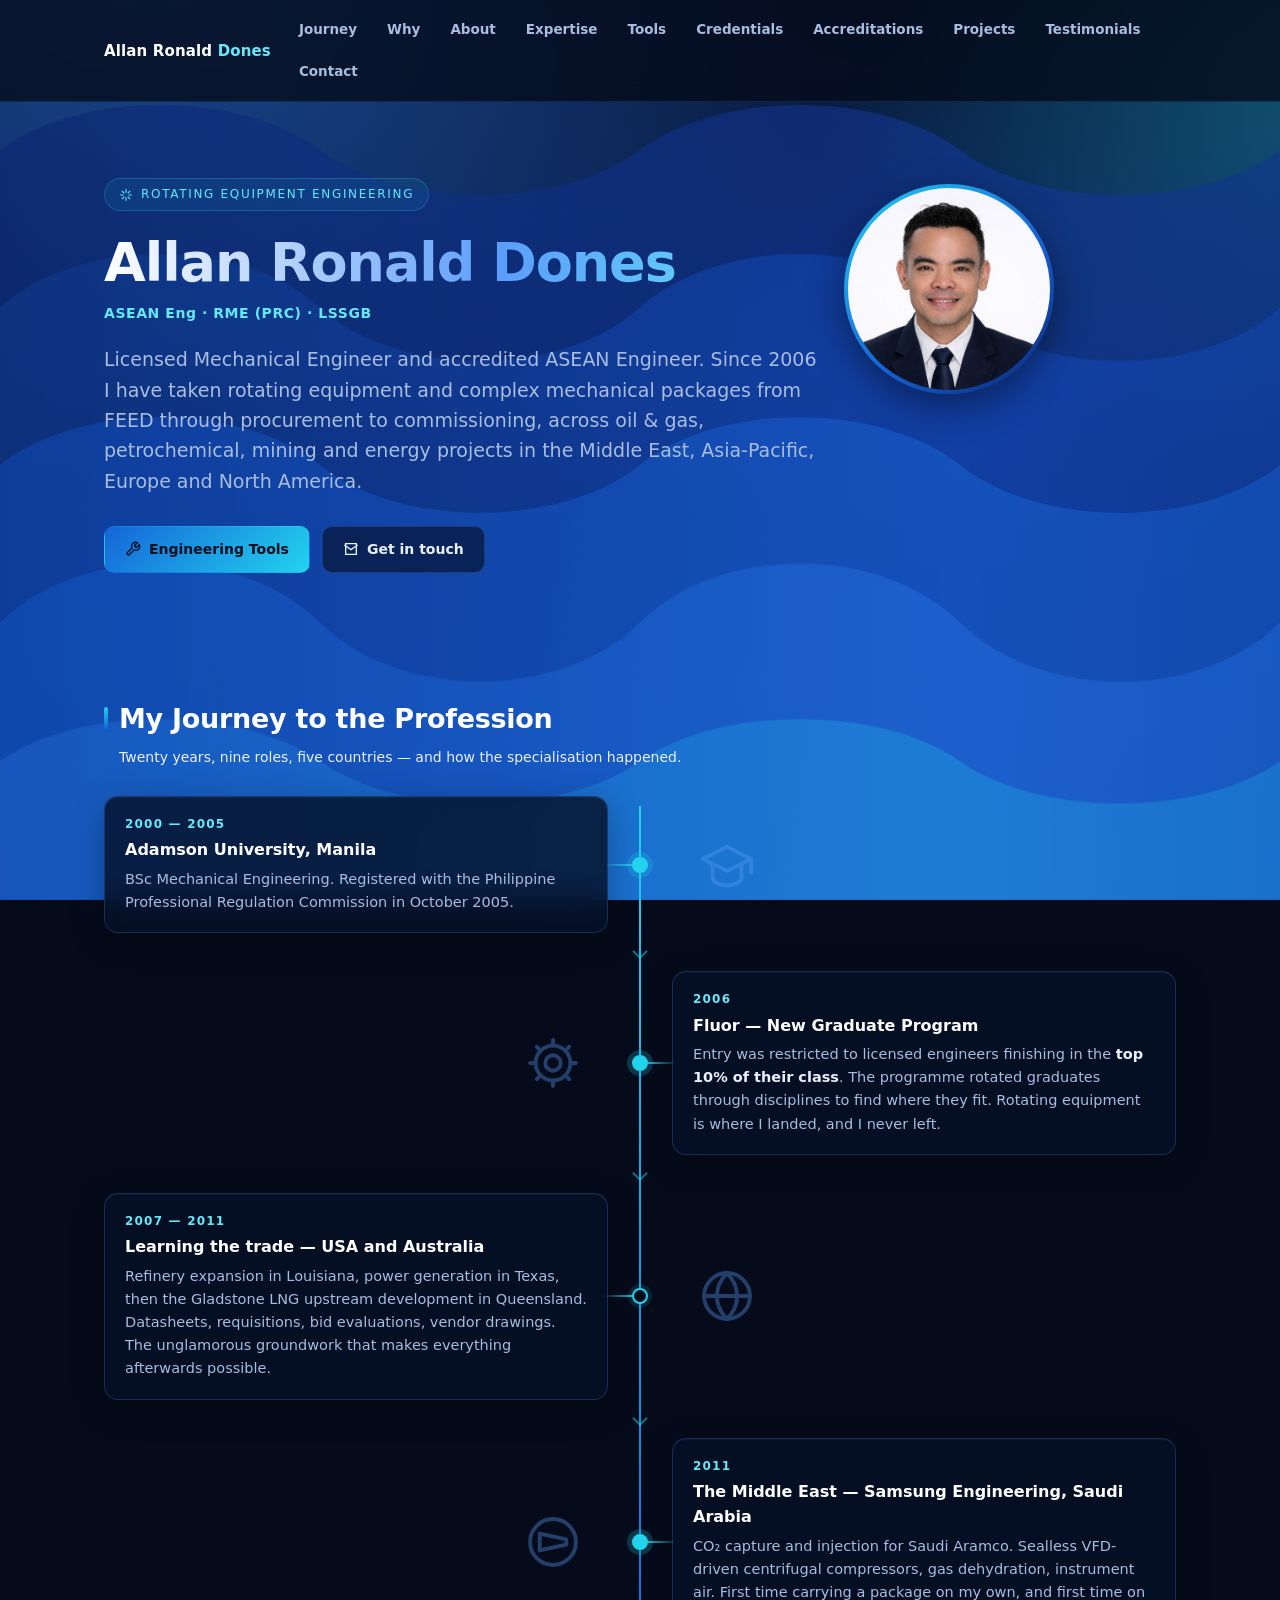
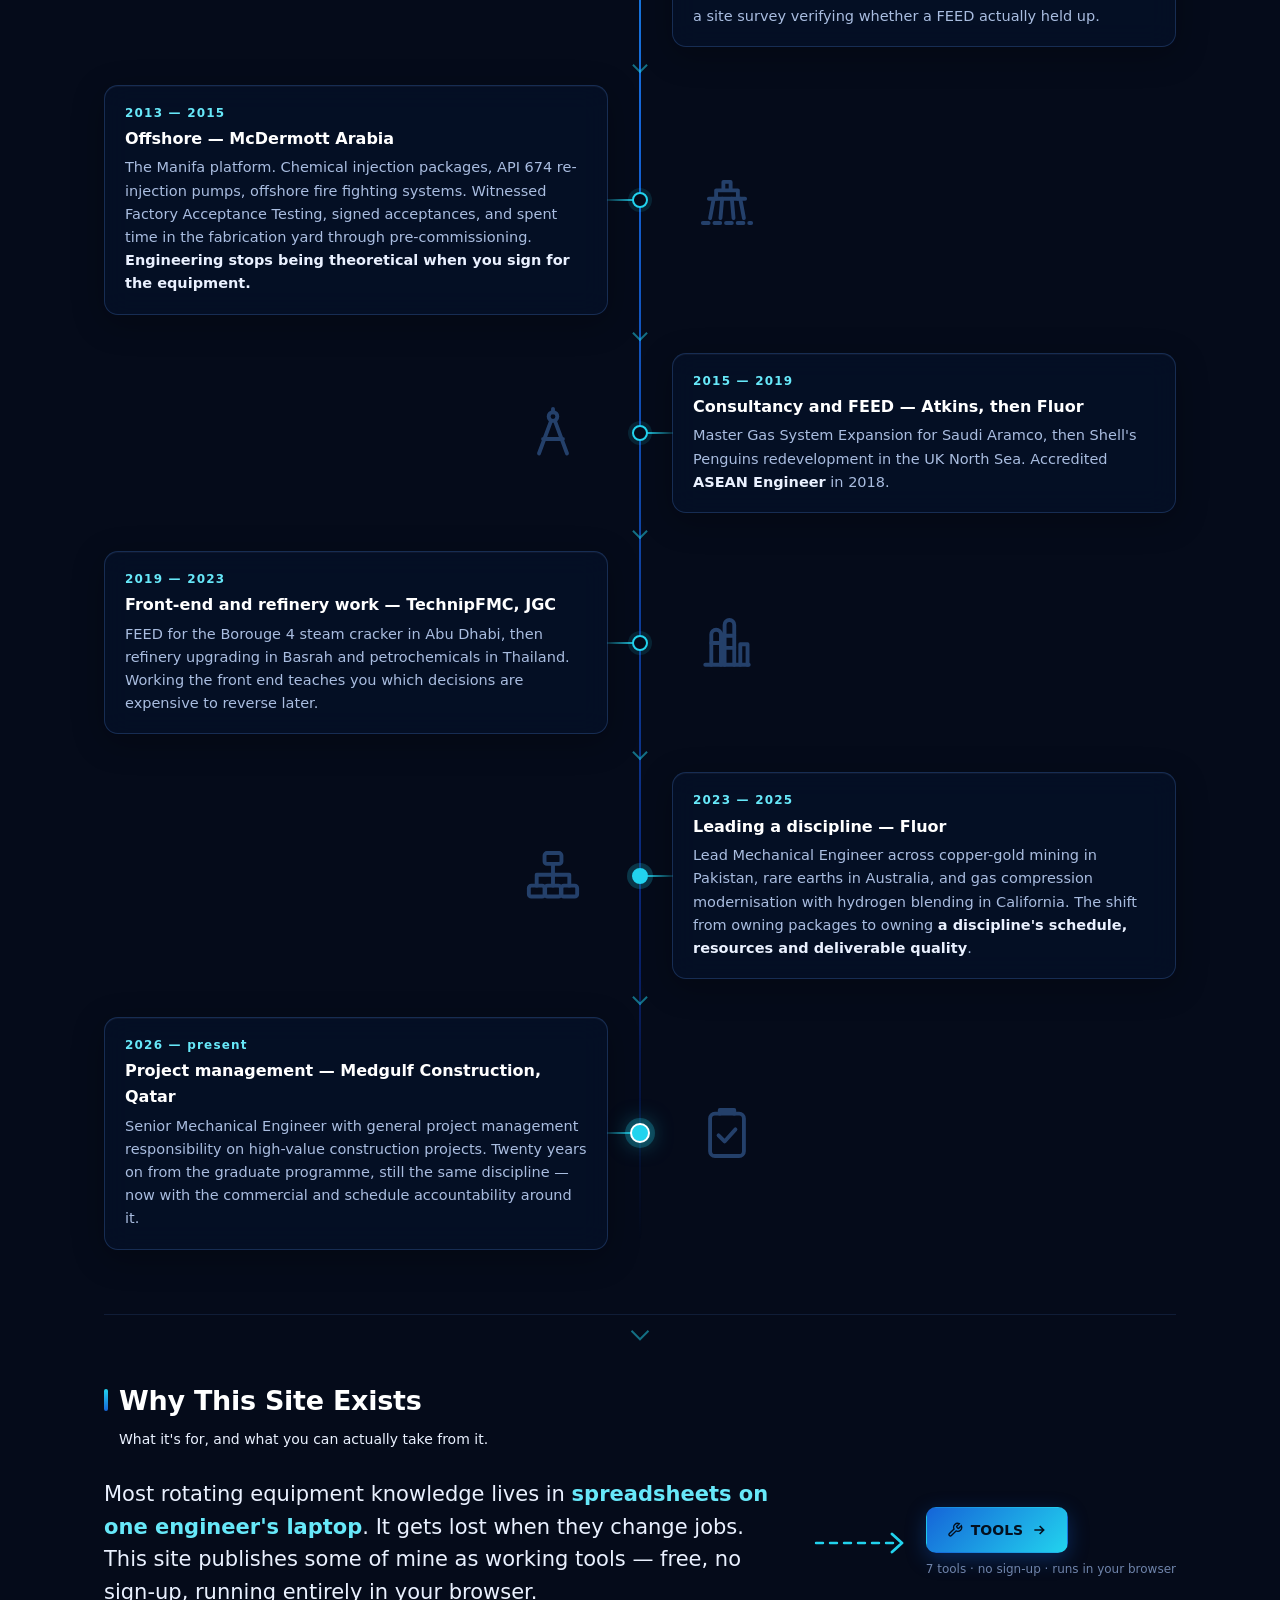
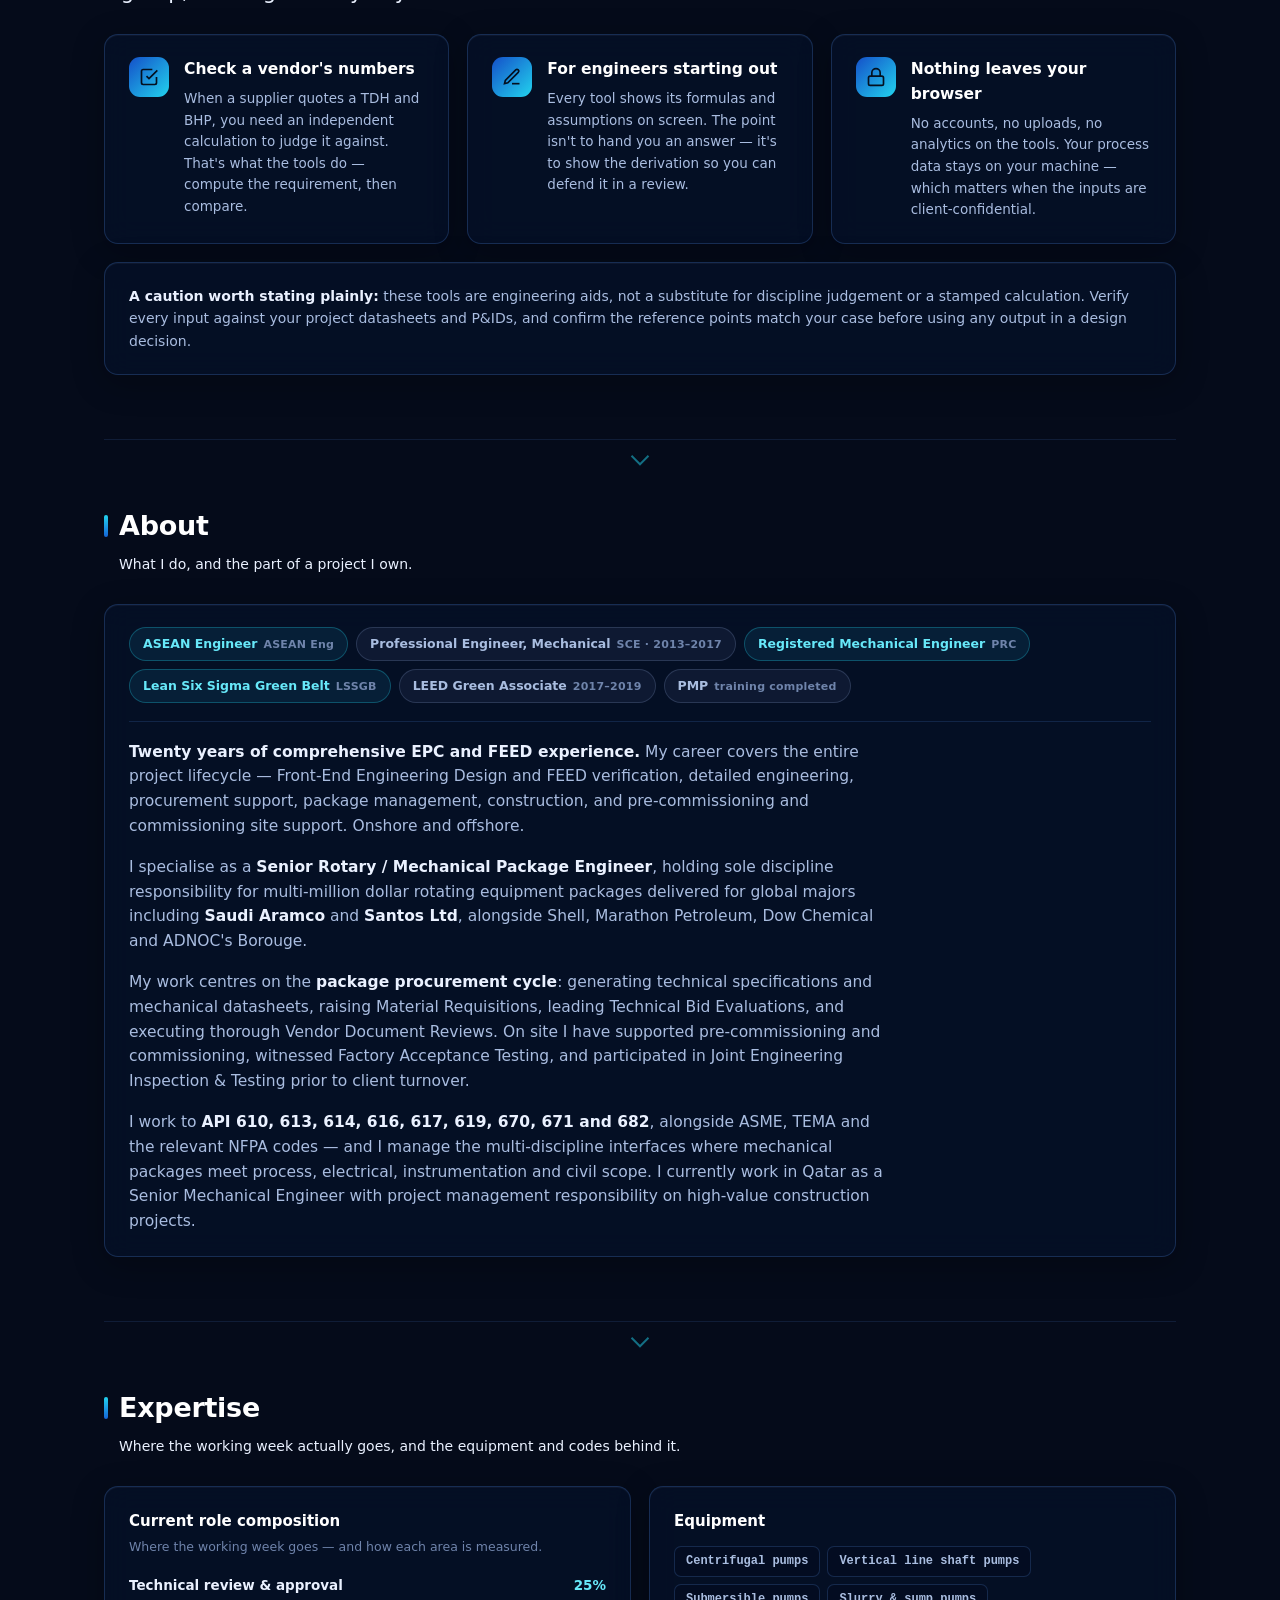
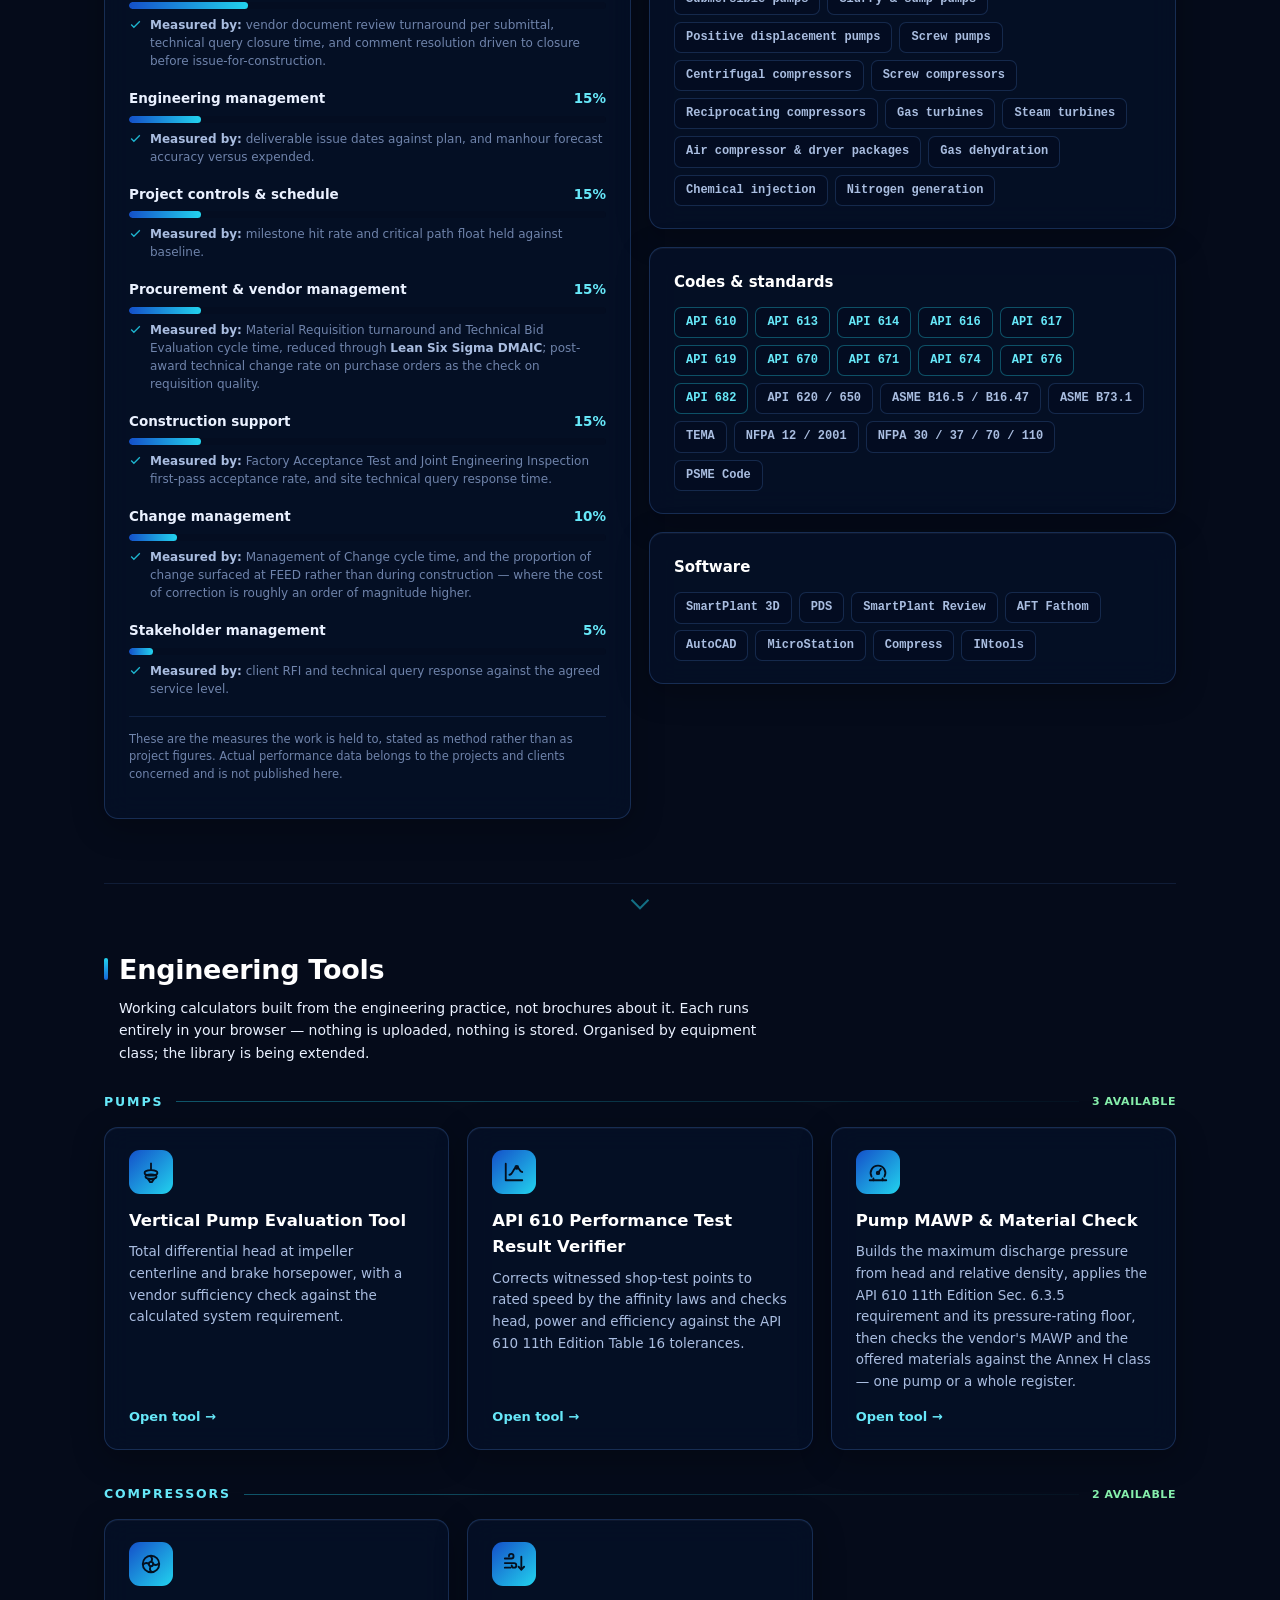
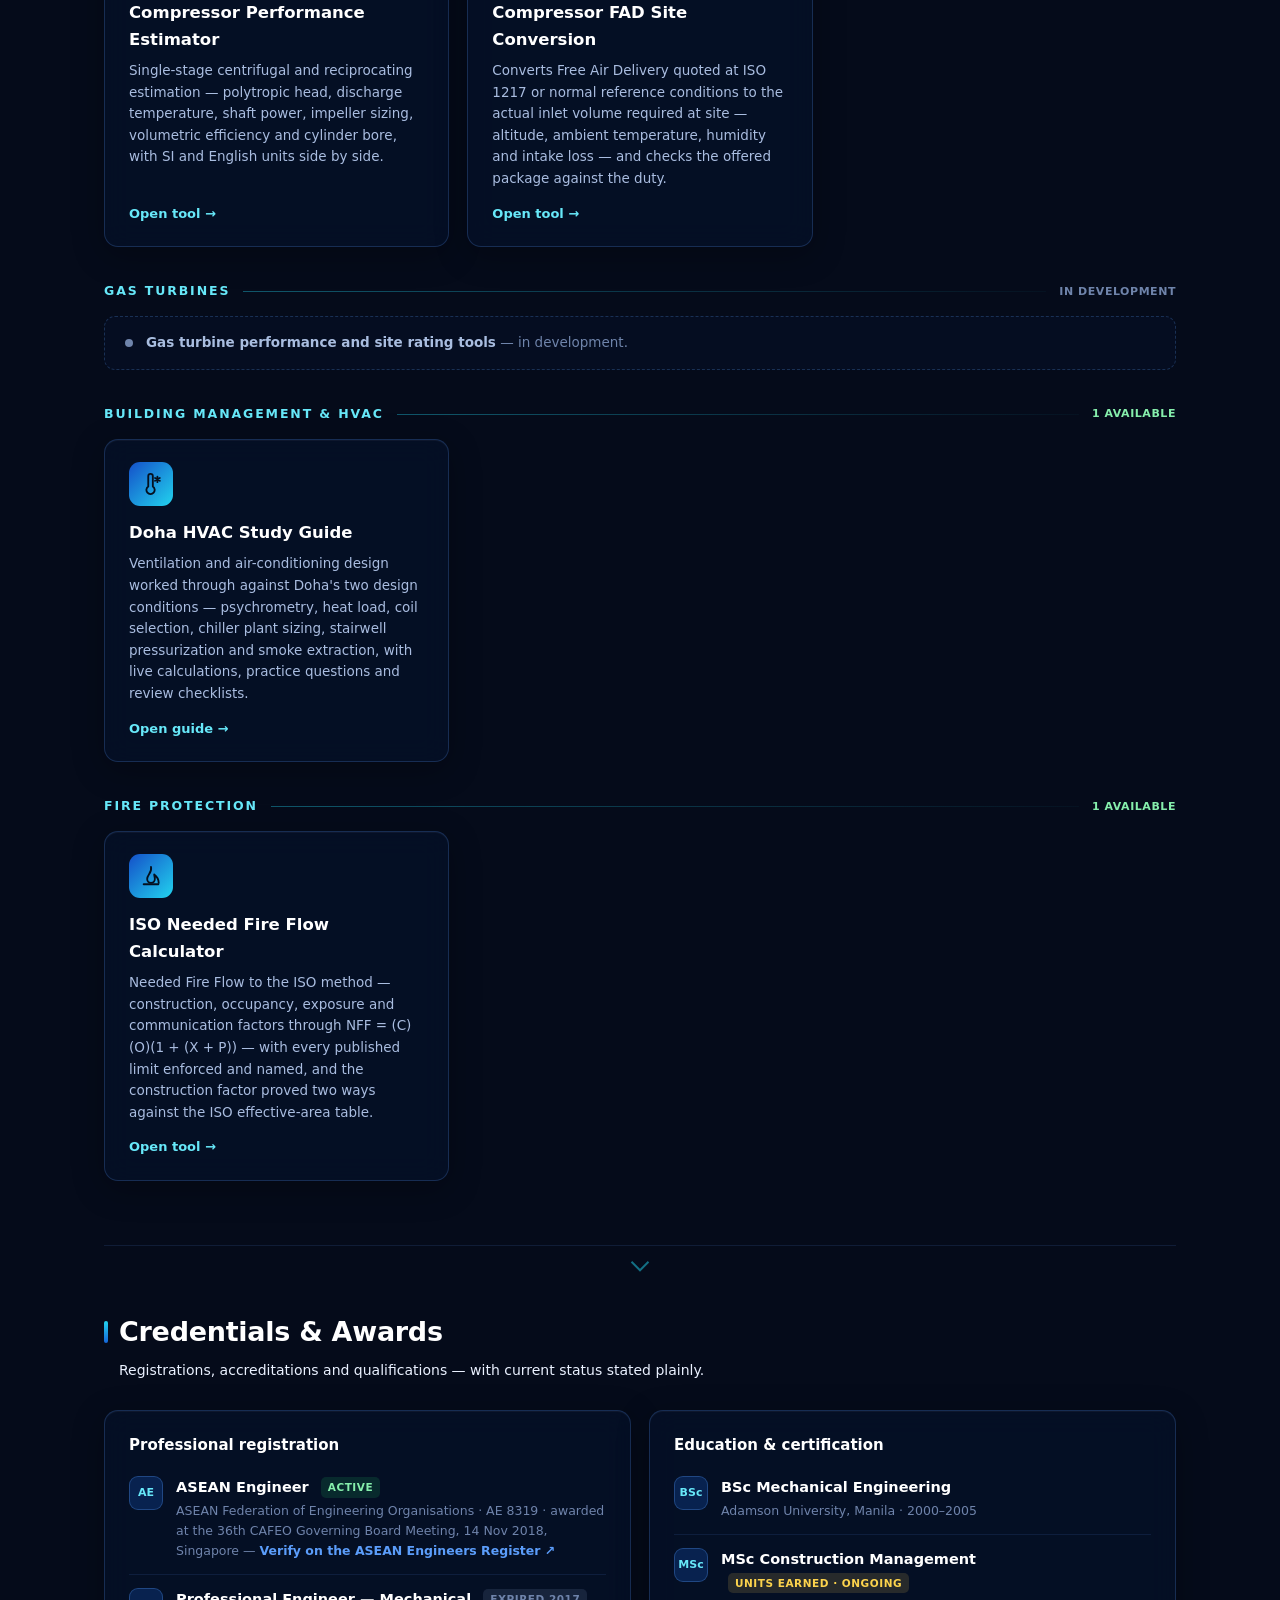
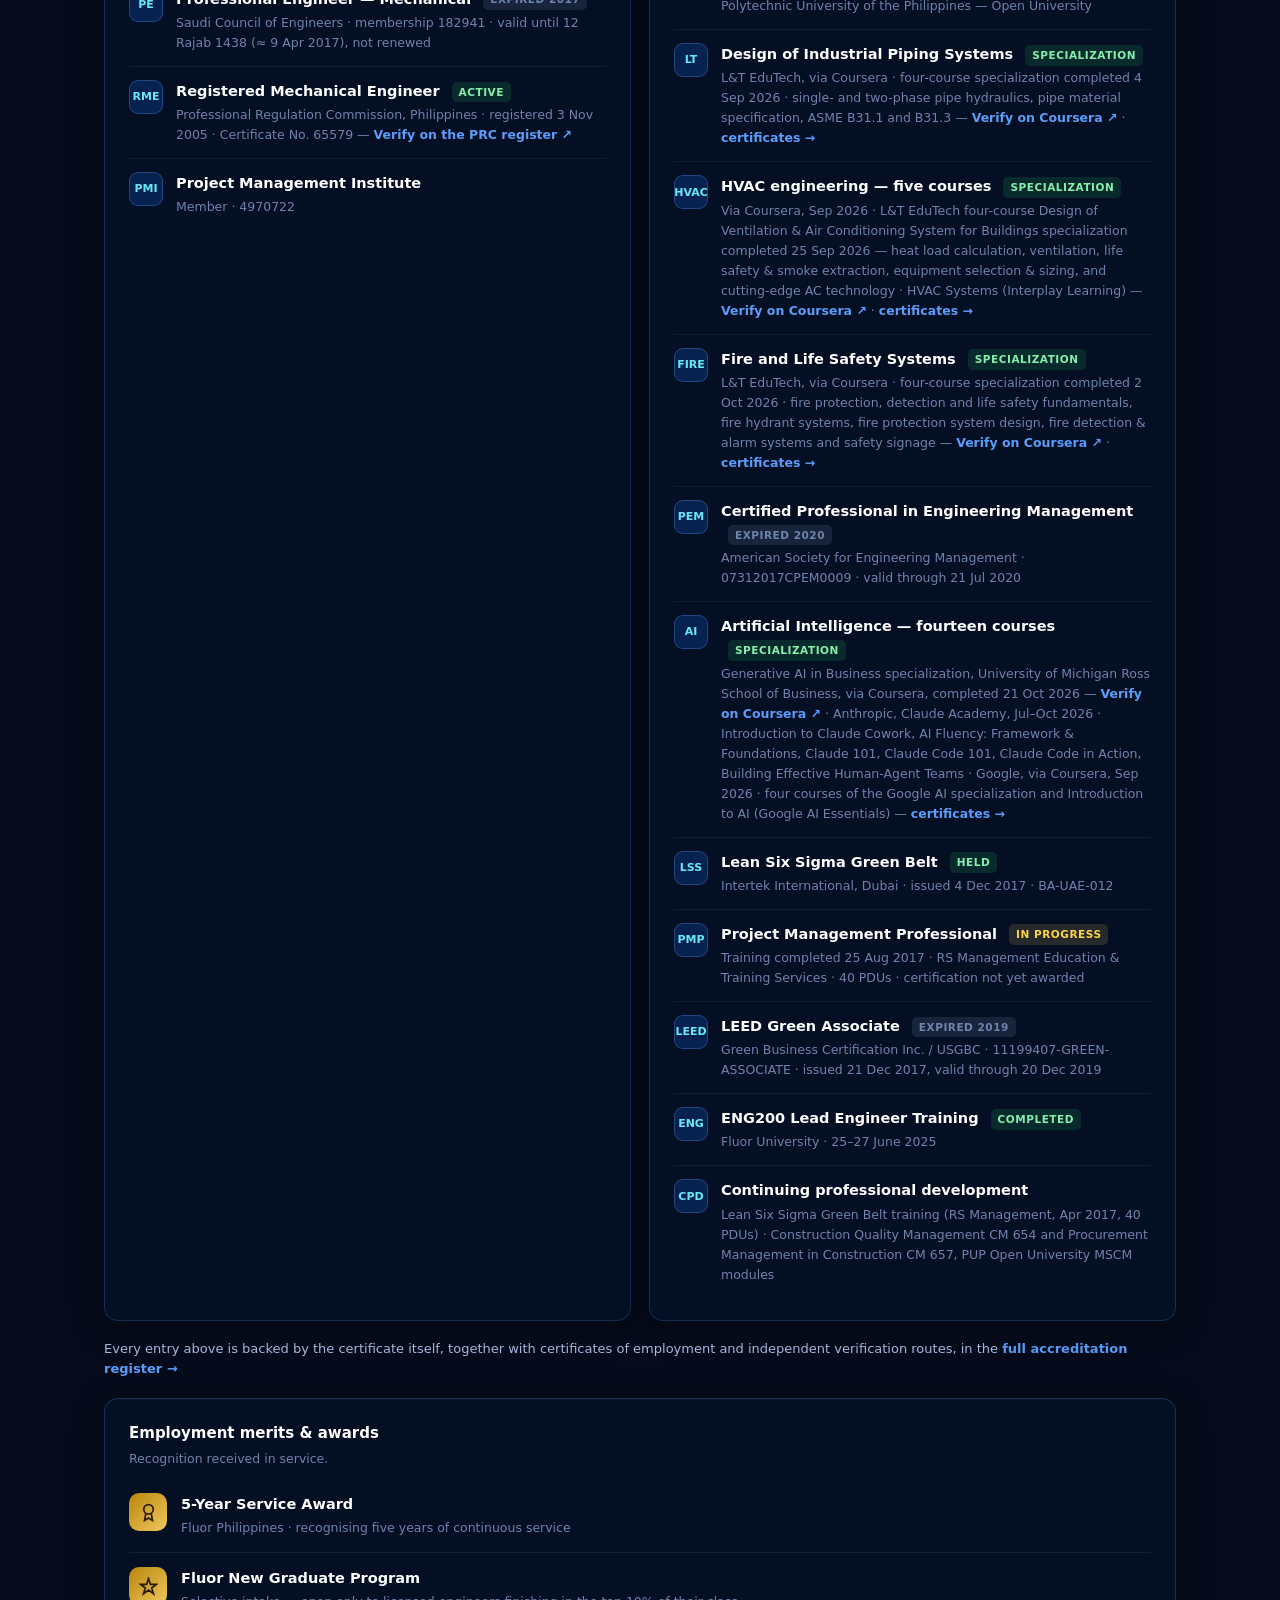
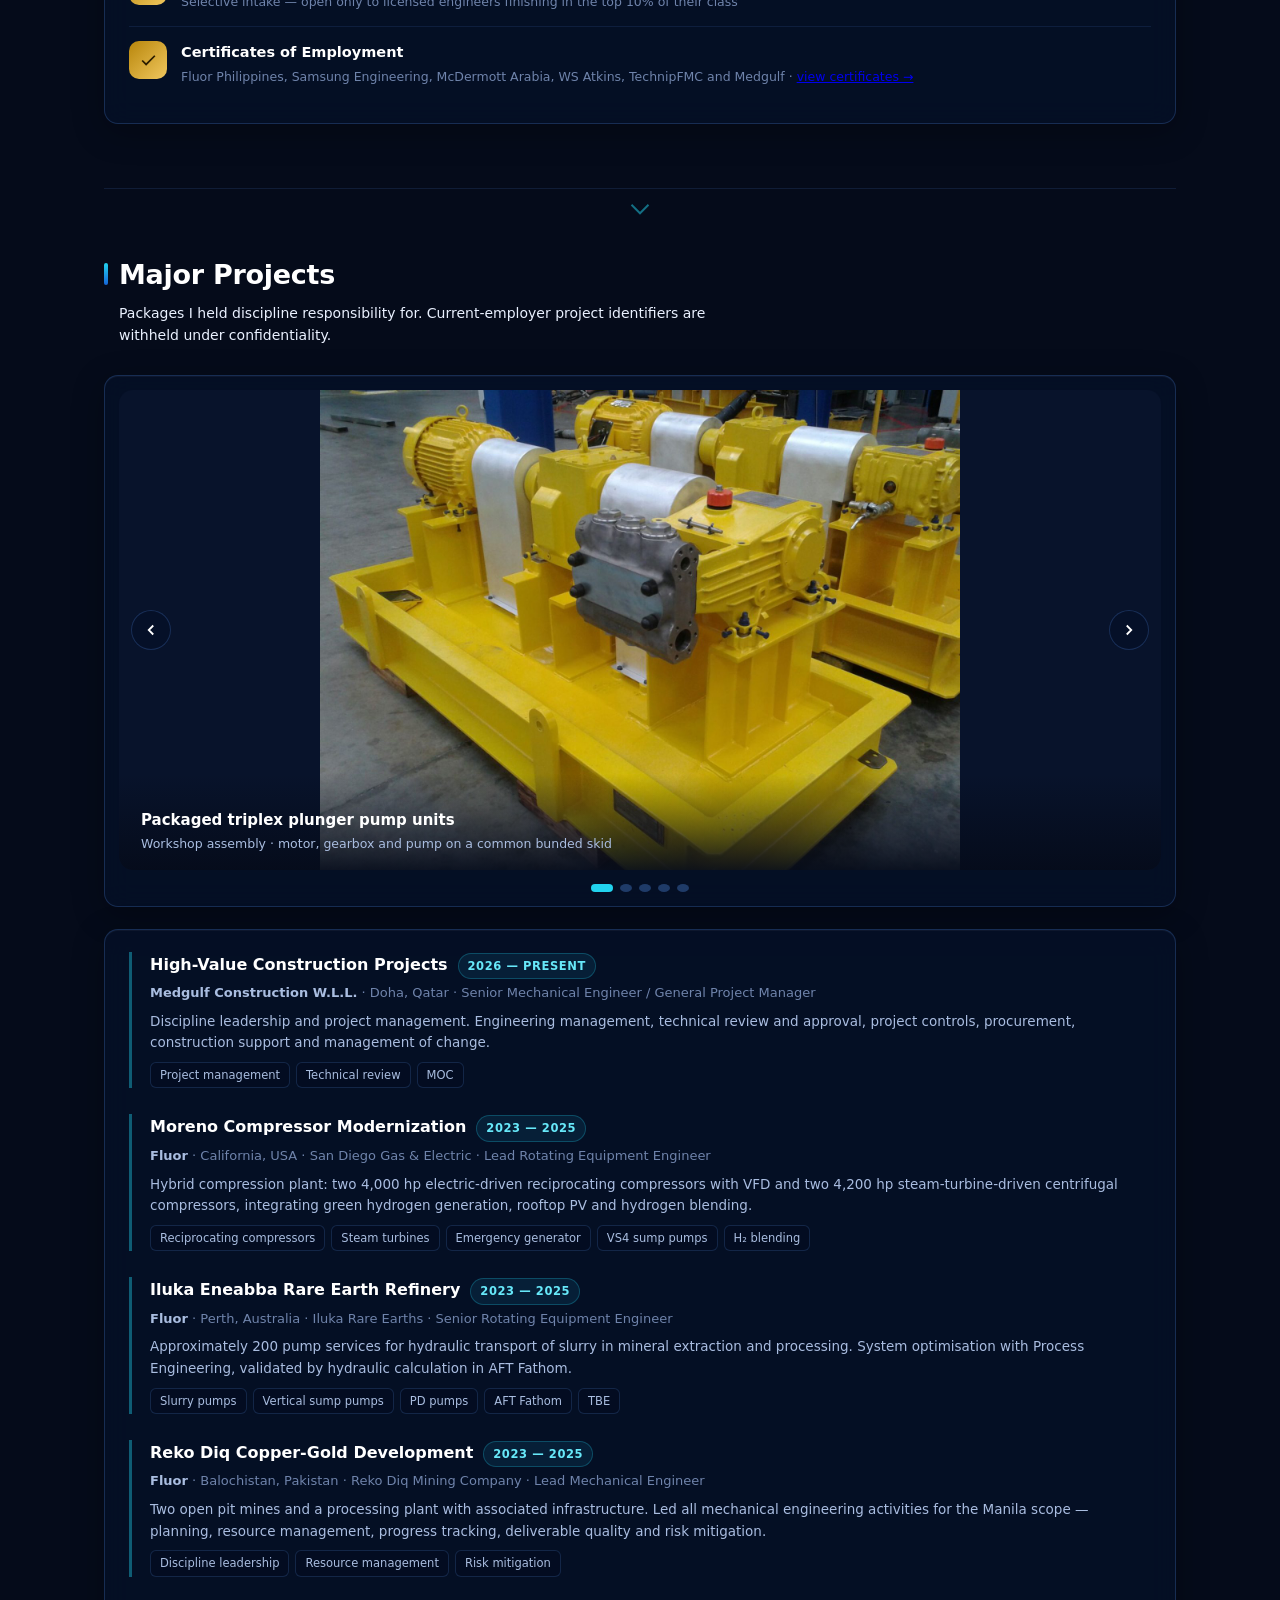
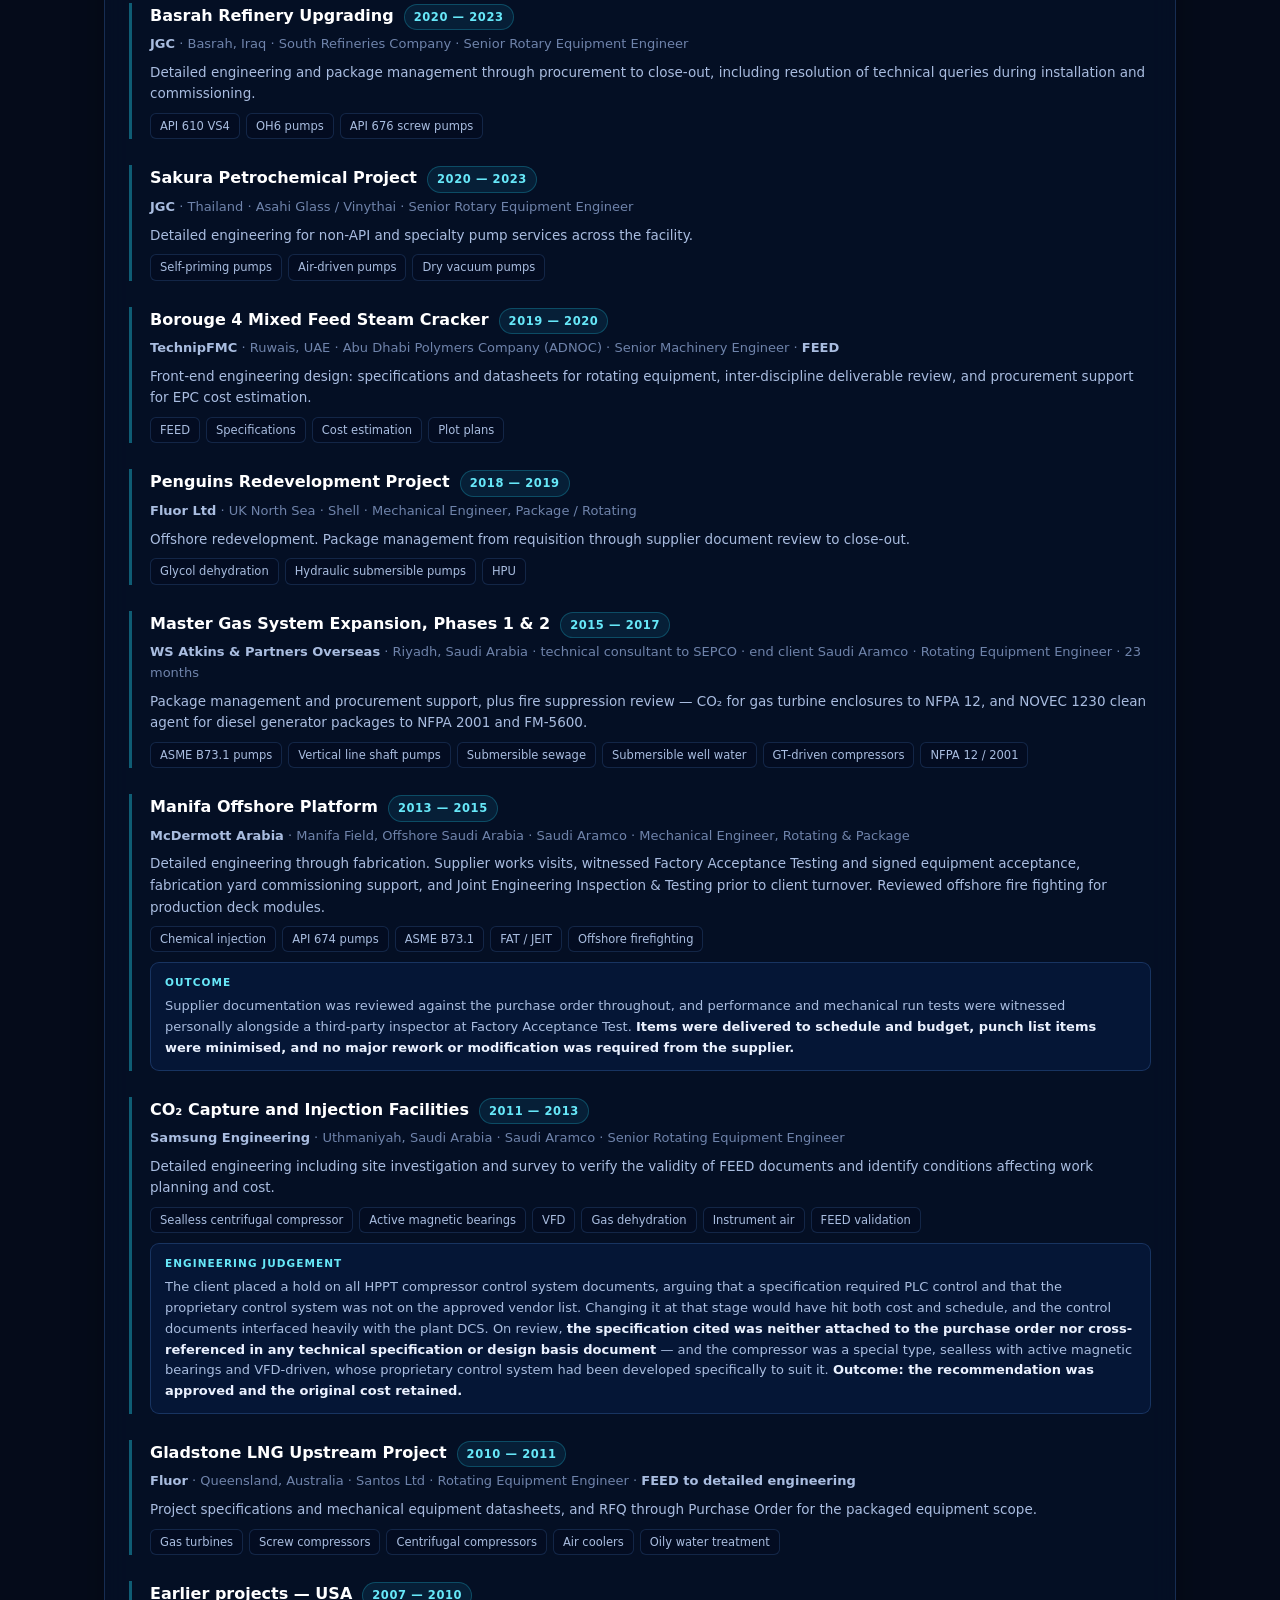
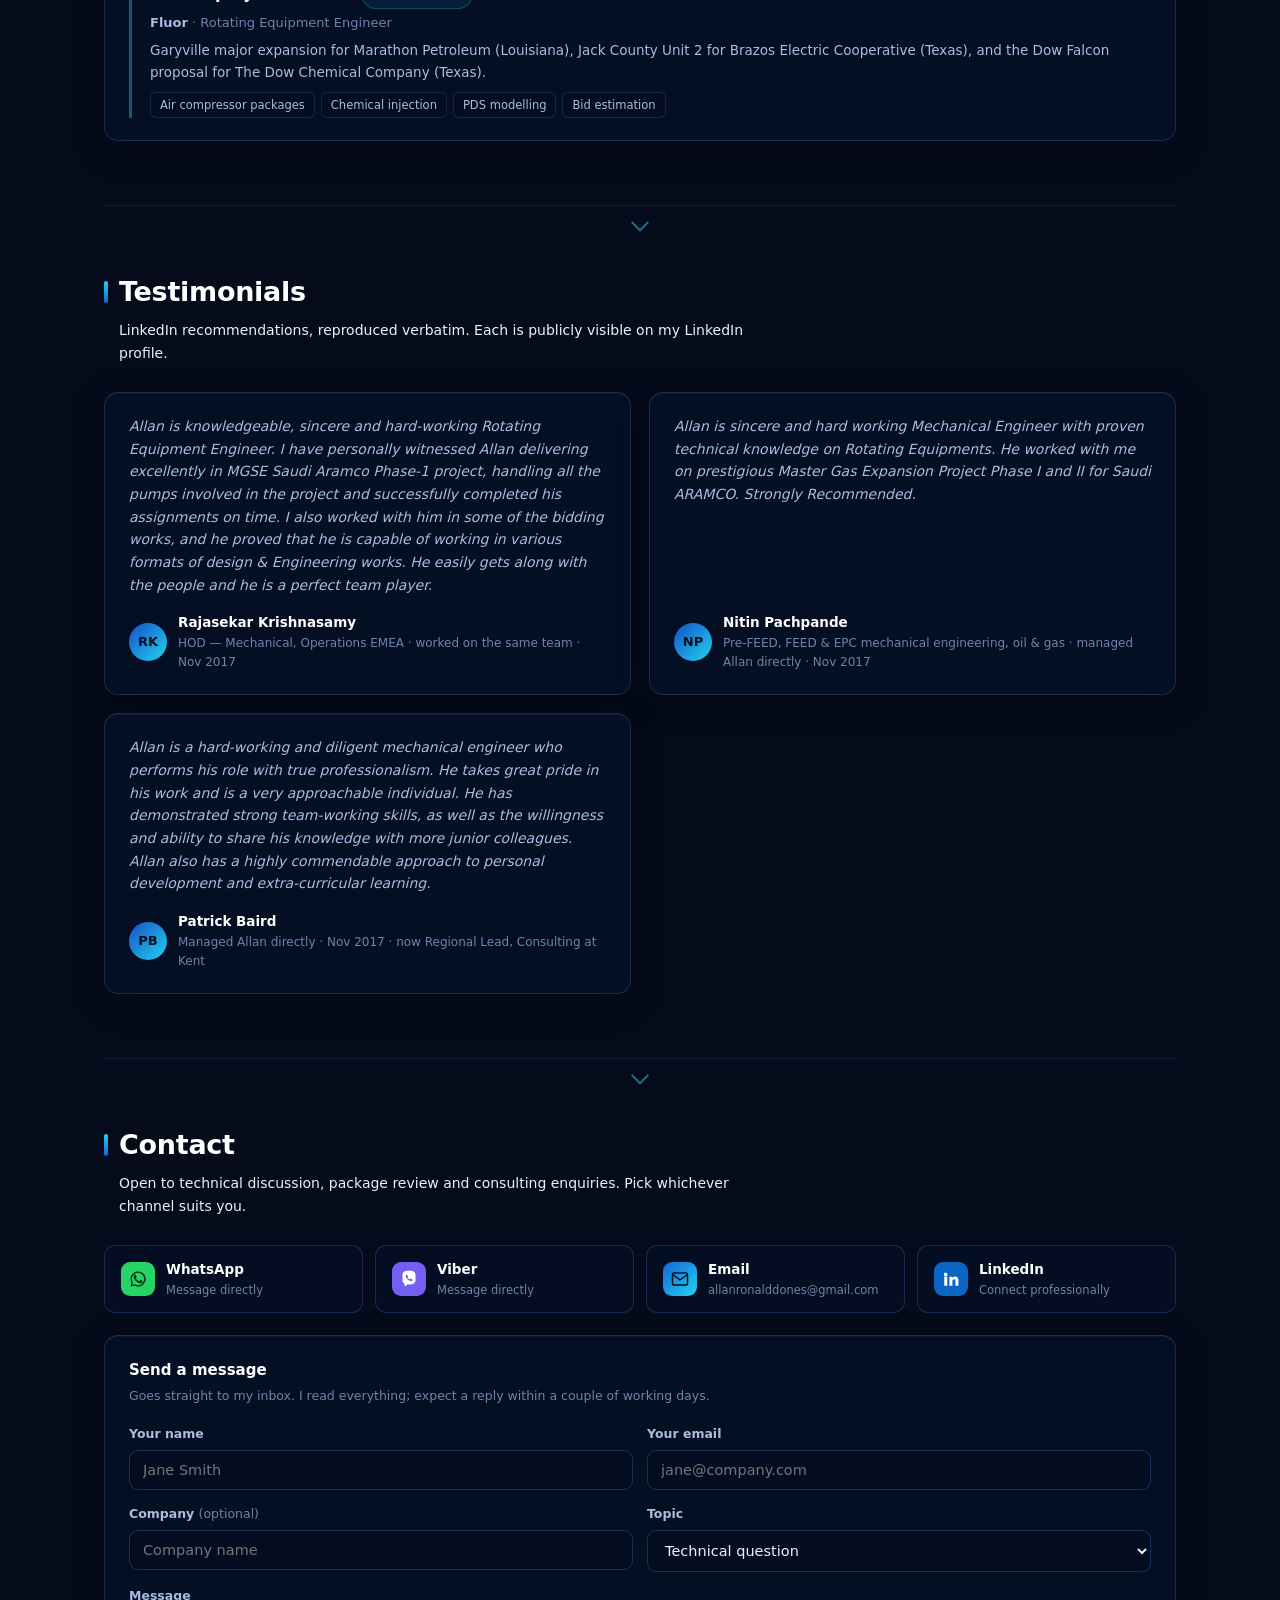
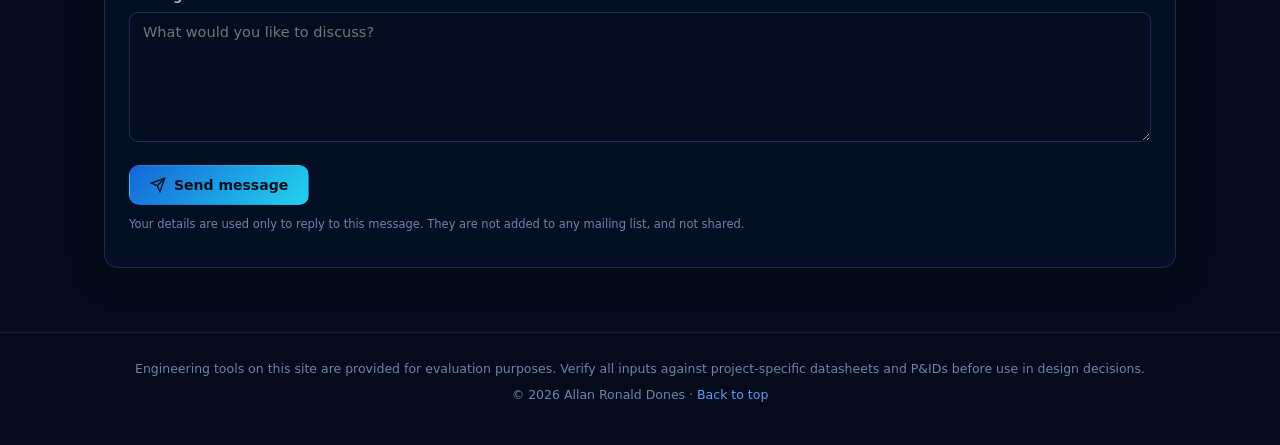
==== commit e58aa8b2: "Host the Claude Academy badges and add two new Anthropic courses Adds completion badge PDFs with Cla" ====
--- a/index.html
+++ b/index.html
@@ -696,13 +696,13 @@
         <div class="cred">
           <div class="cred-mark">AI</div>
           <div class="cred-body">
-            <div class="cred-title">Artificial Intelligence &#8212; twelve courses <span class="status active">Specialization</span></div>
+            <div class="cred-title">Artificial Intelligence &#8212; fourteen courses <span class="status active">Specialization</span></div>
             <div class="cred-meta">
               Generative AI in Business specialization, University of Michigan Ross School of Business, via Coursera,
               completed 21 Oct 2026 &#8212;
               <a href="https://coursera.org/verify/specialization/2FXCMBMPY9IV" target="_blank" rel="noopener noreferrer">Verify on Coursera &#8599;</a>
-              &#183; Anthropic, Claude Academy, Jul&#8211;Sep 2026 &#183; Introduction to Claude Cowork, AI Fluency: Framework &amp; Foundations,
-              Claude 101, Claude Code 101 &#183; Google, via Coursera, Sep 2026 &#183; four courses of the Google AI
+              &#183; Anthropic, Claude Academy, Jul&#8211;Oct 2026 &#183; Introduction to Claude Cowork, AI Fluency: Framework &amp; Foundations,
+              Claude 101, Claude Code 101, Claude Code in Action, Building Effective Human-Agent Teams &#183; Google, via Coursera, Sep 2026 &#183; four courses of the Google AI
               specialization and Introduction to AI (Google AI Essentials) &#8212;
               <a href="/accreditations#upliftment">certificates &#8594;</a>
             </div>
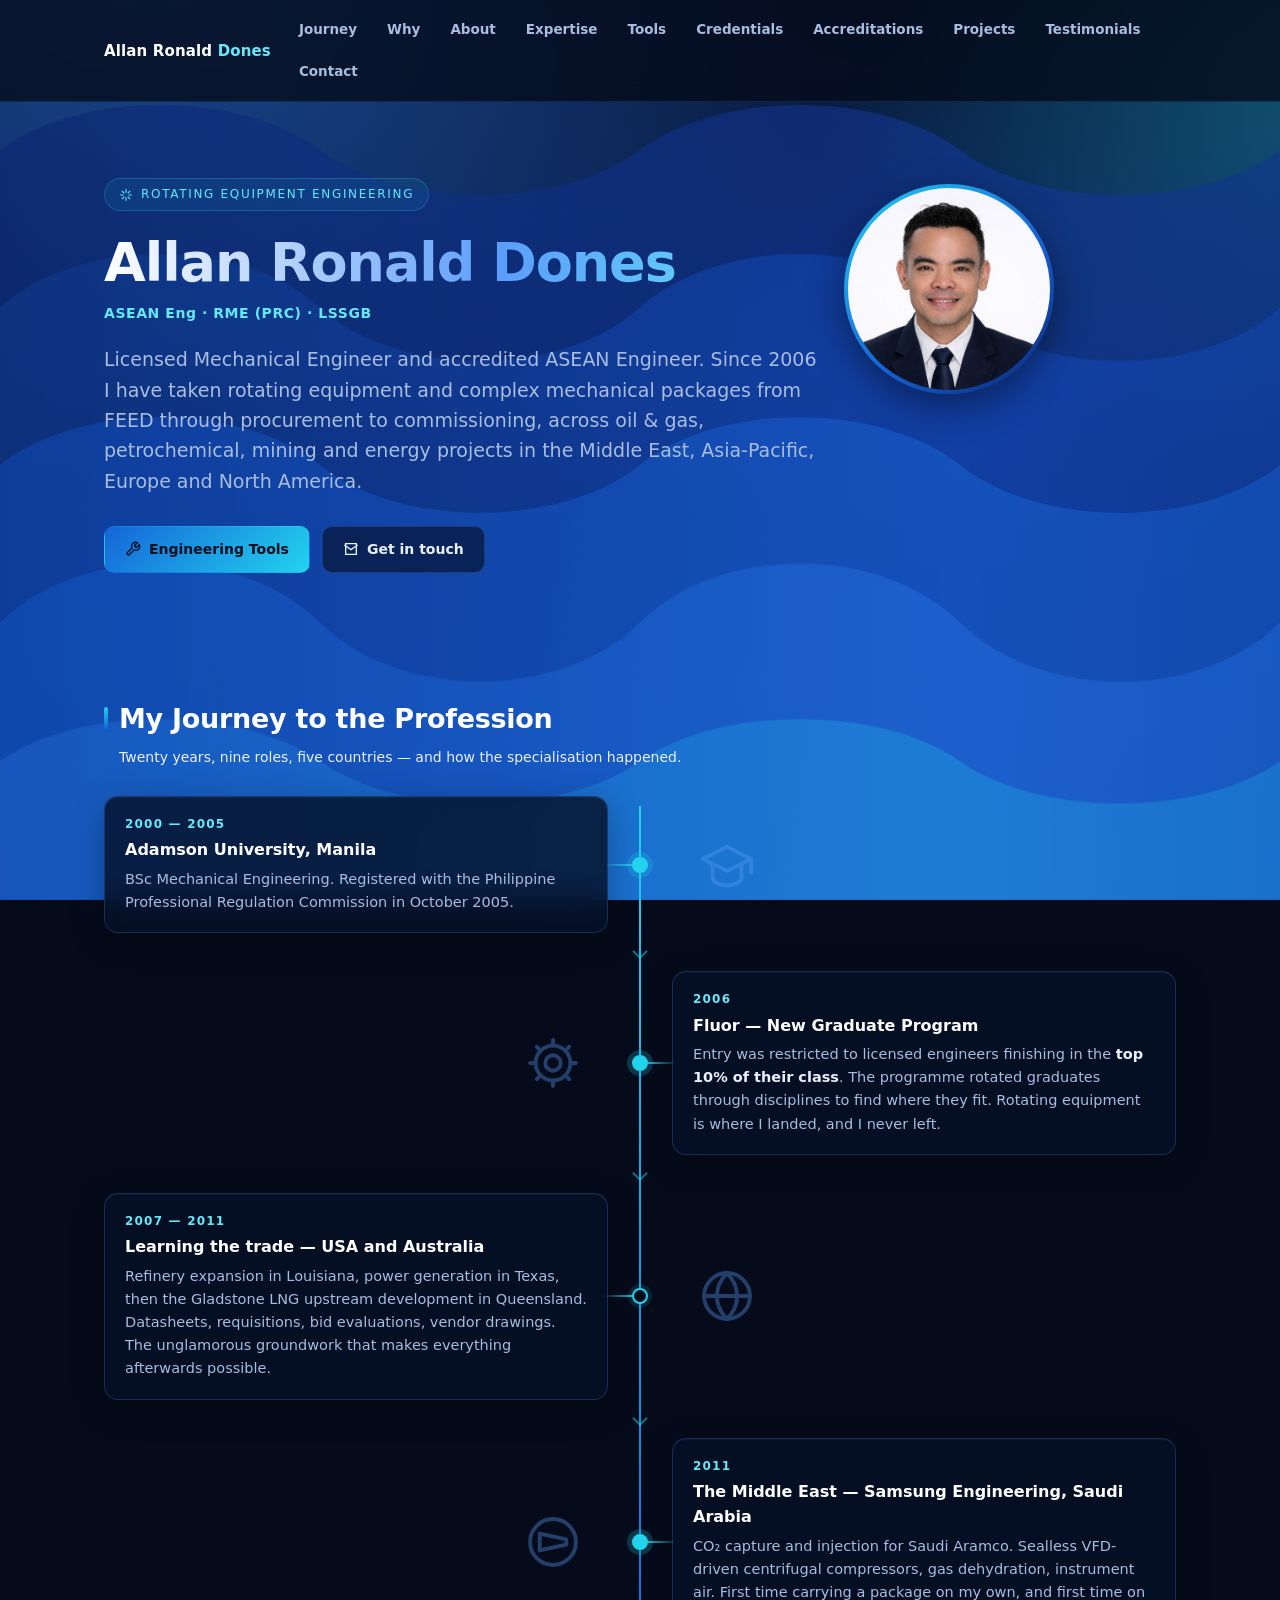
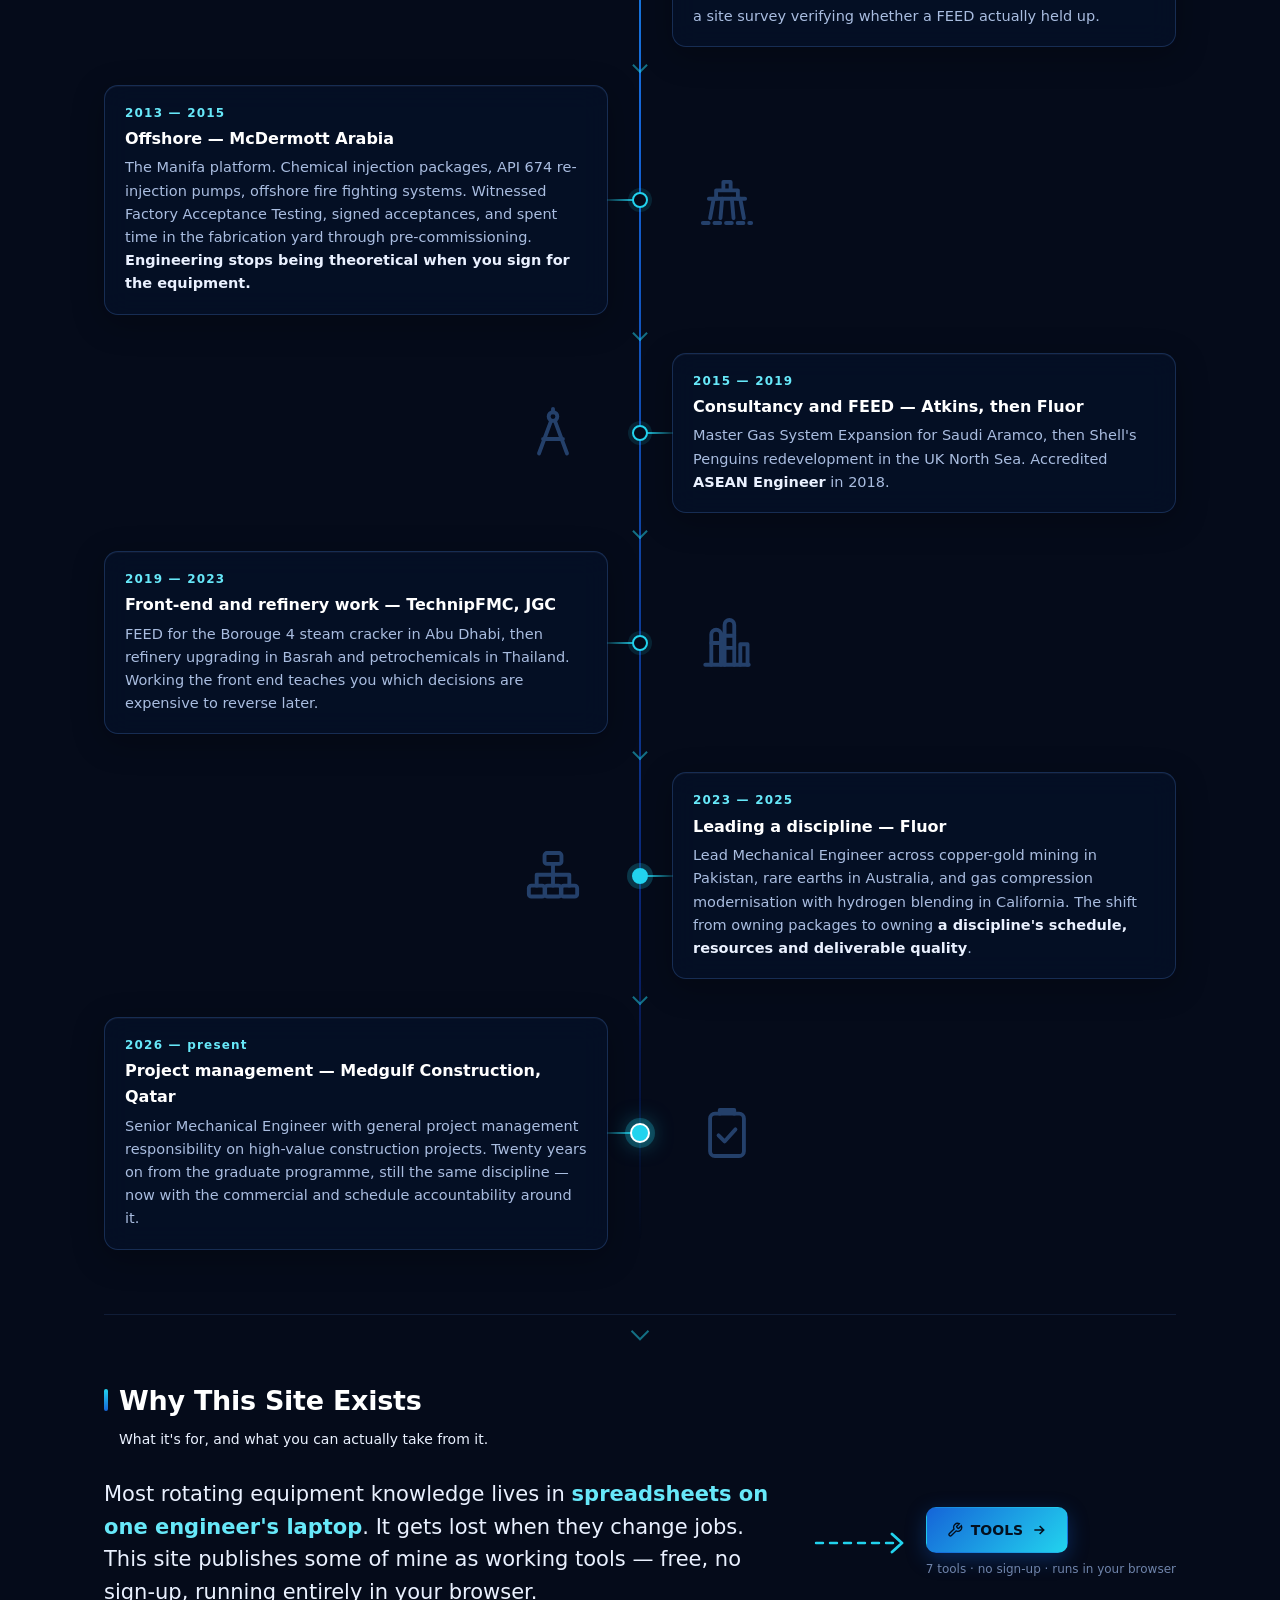
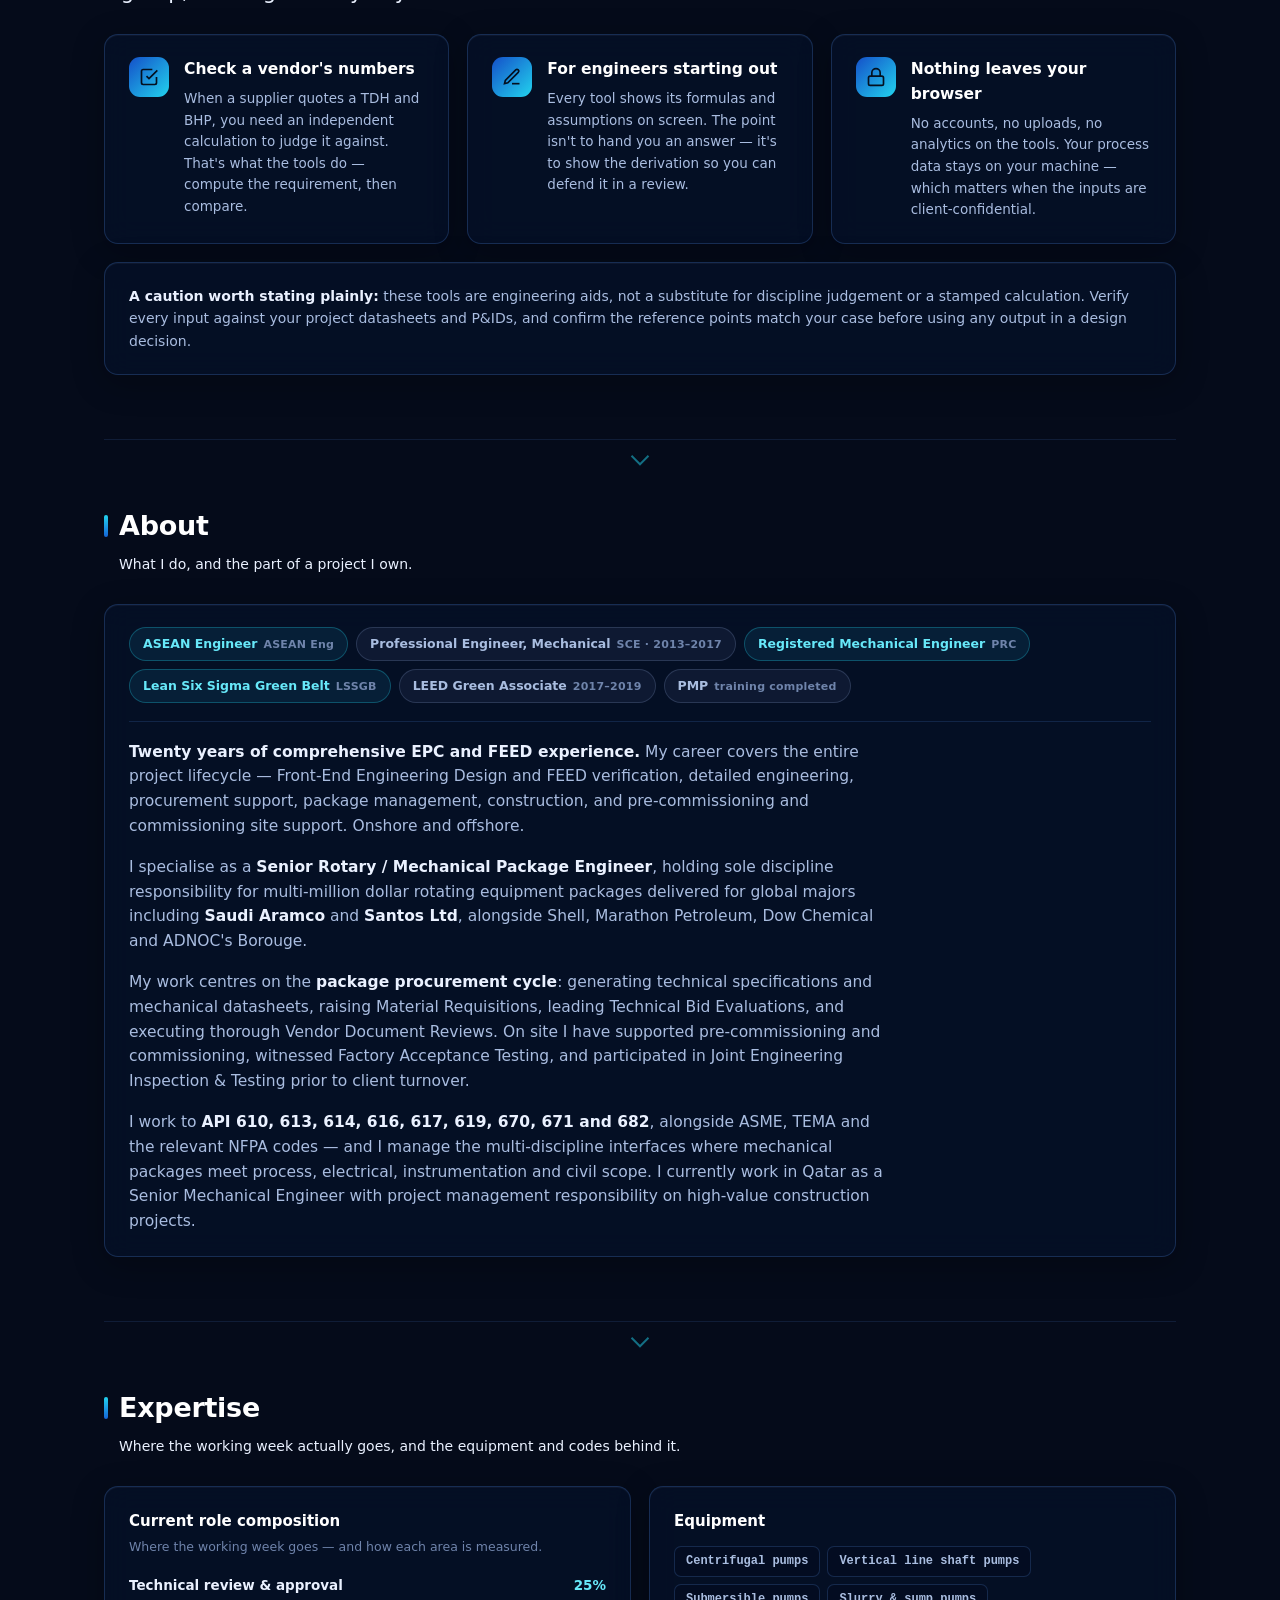
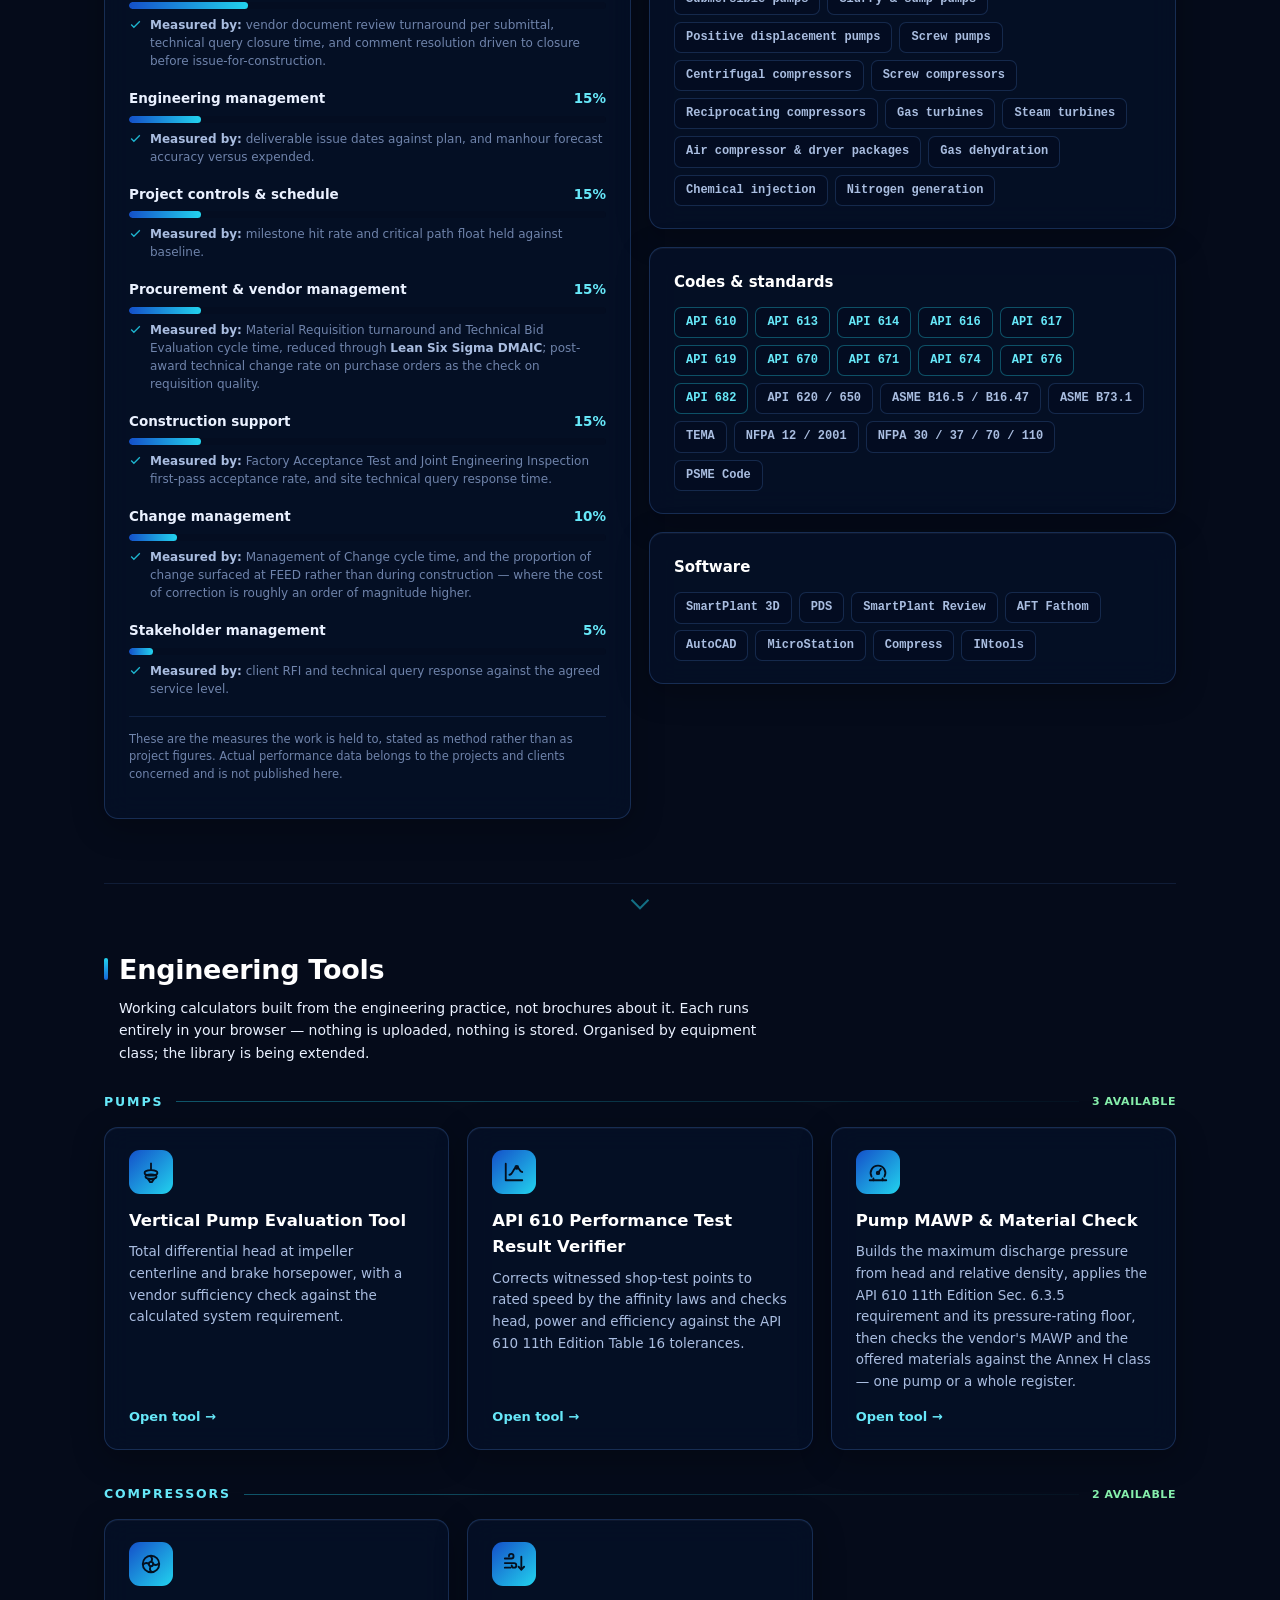
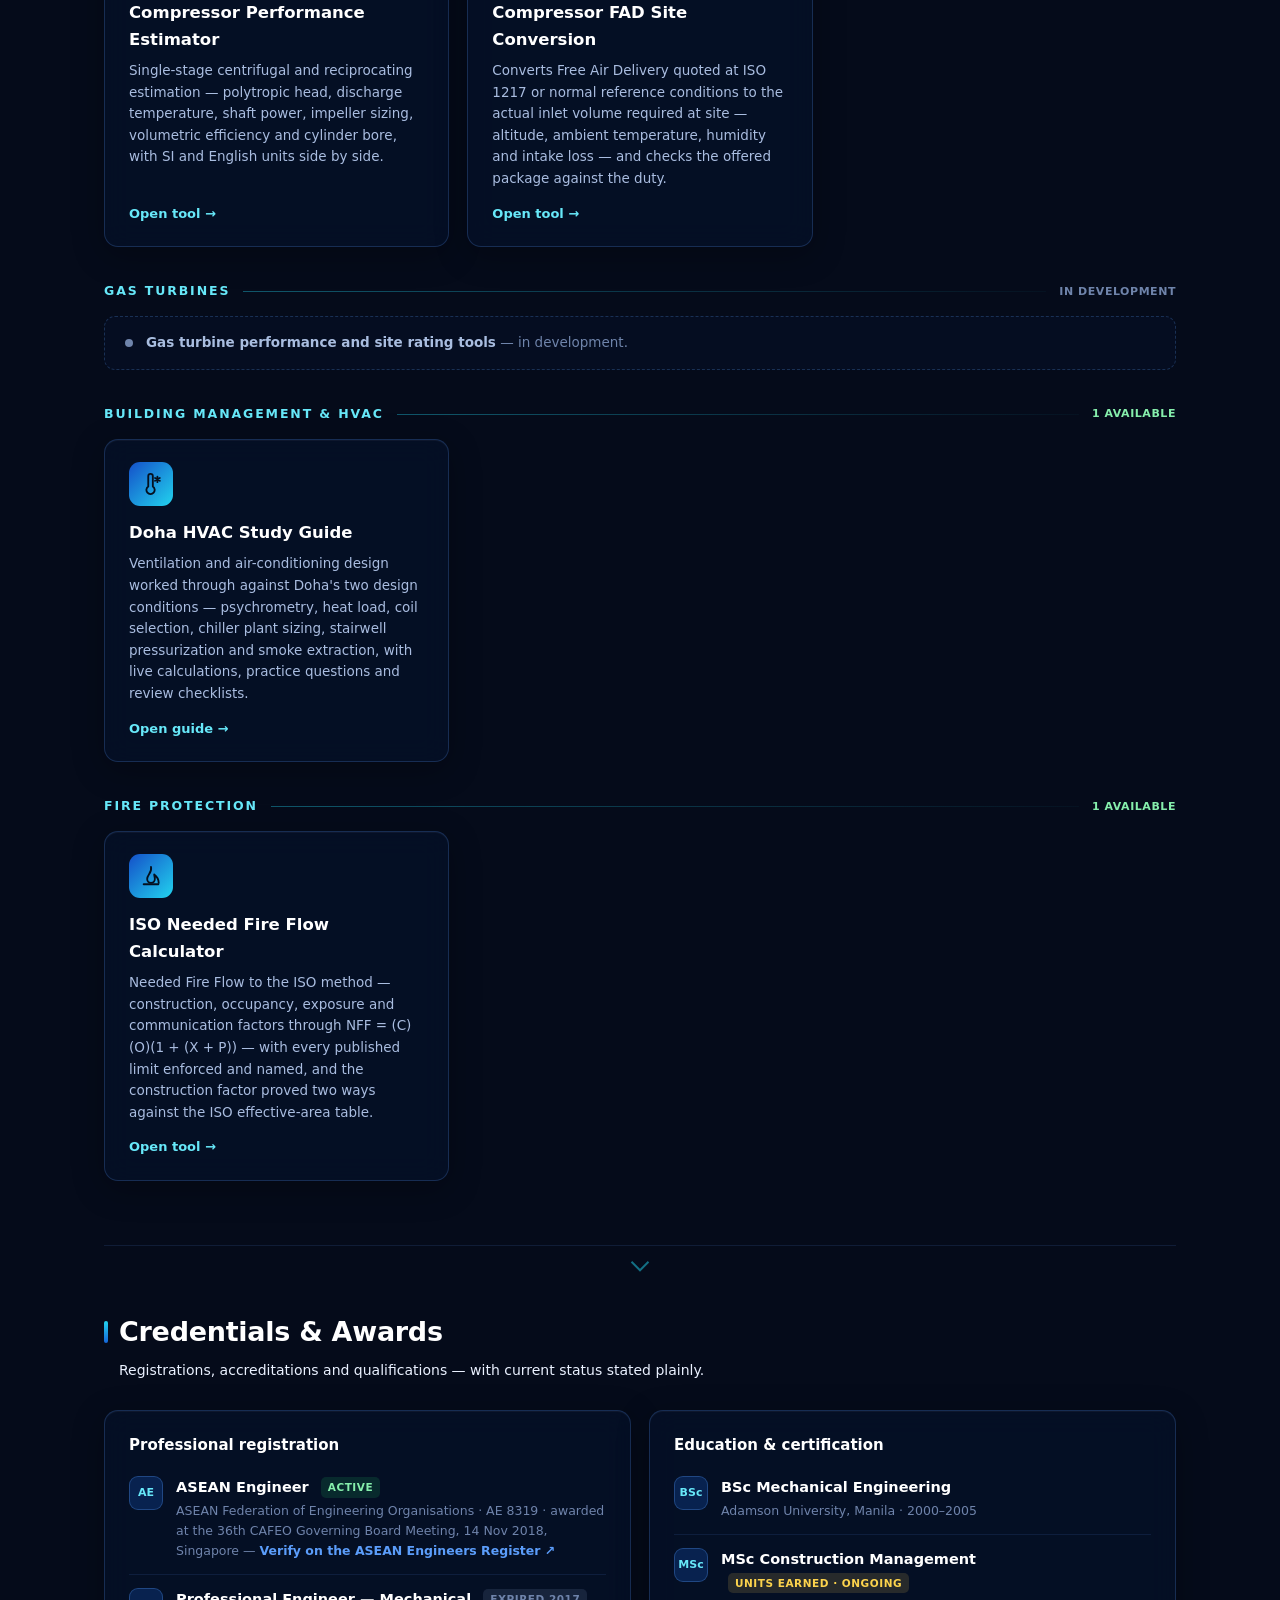
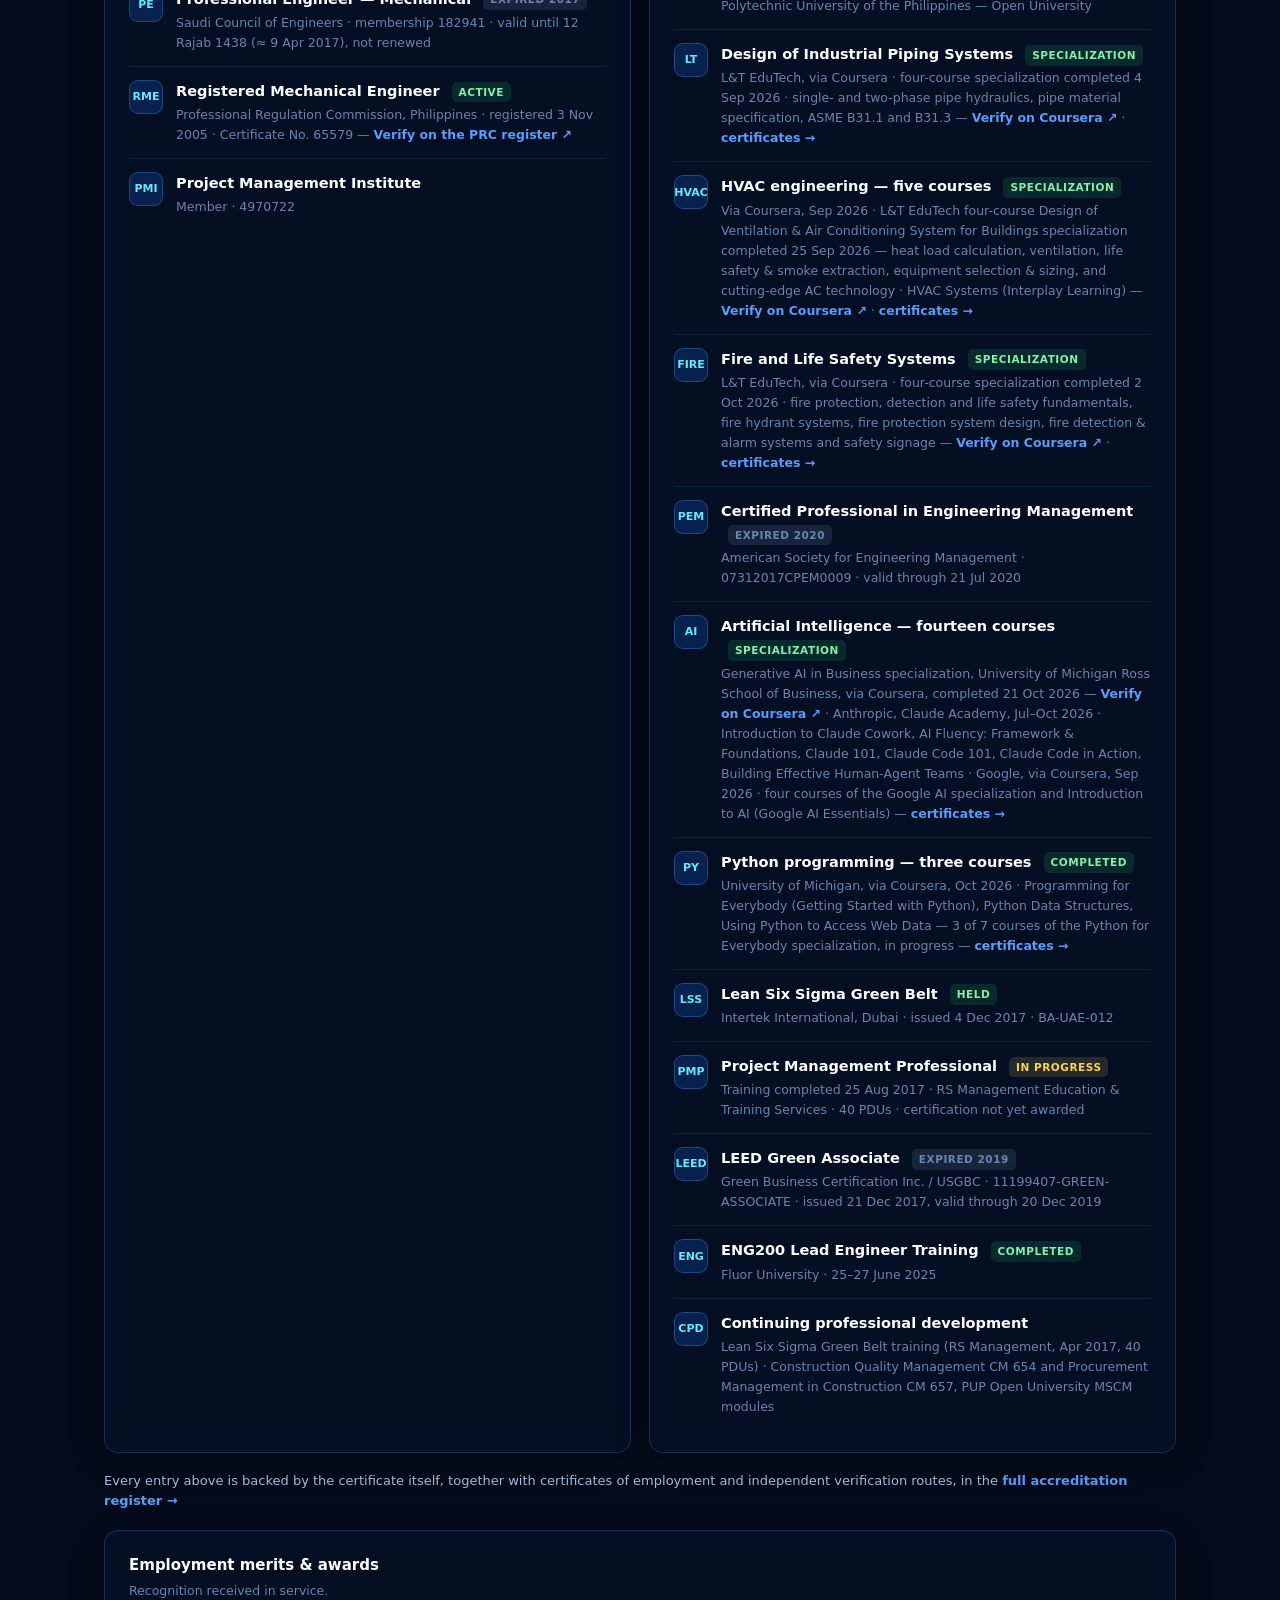
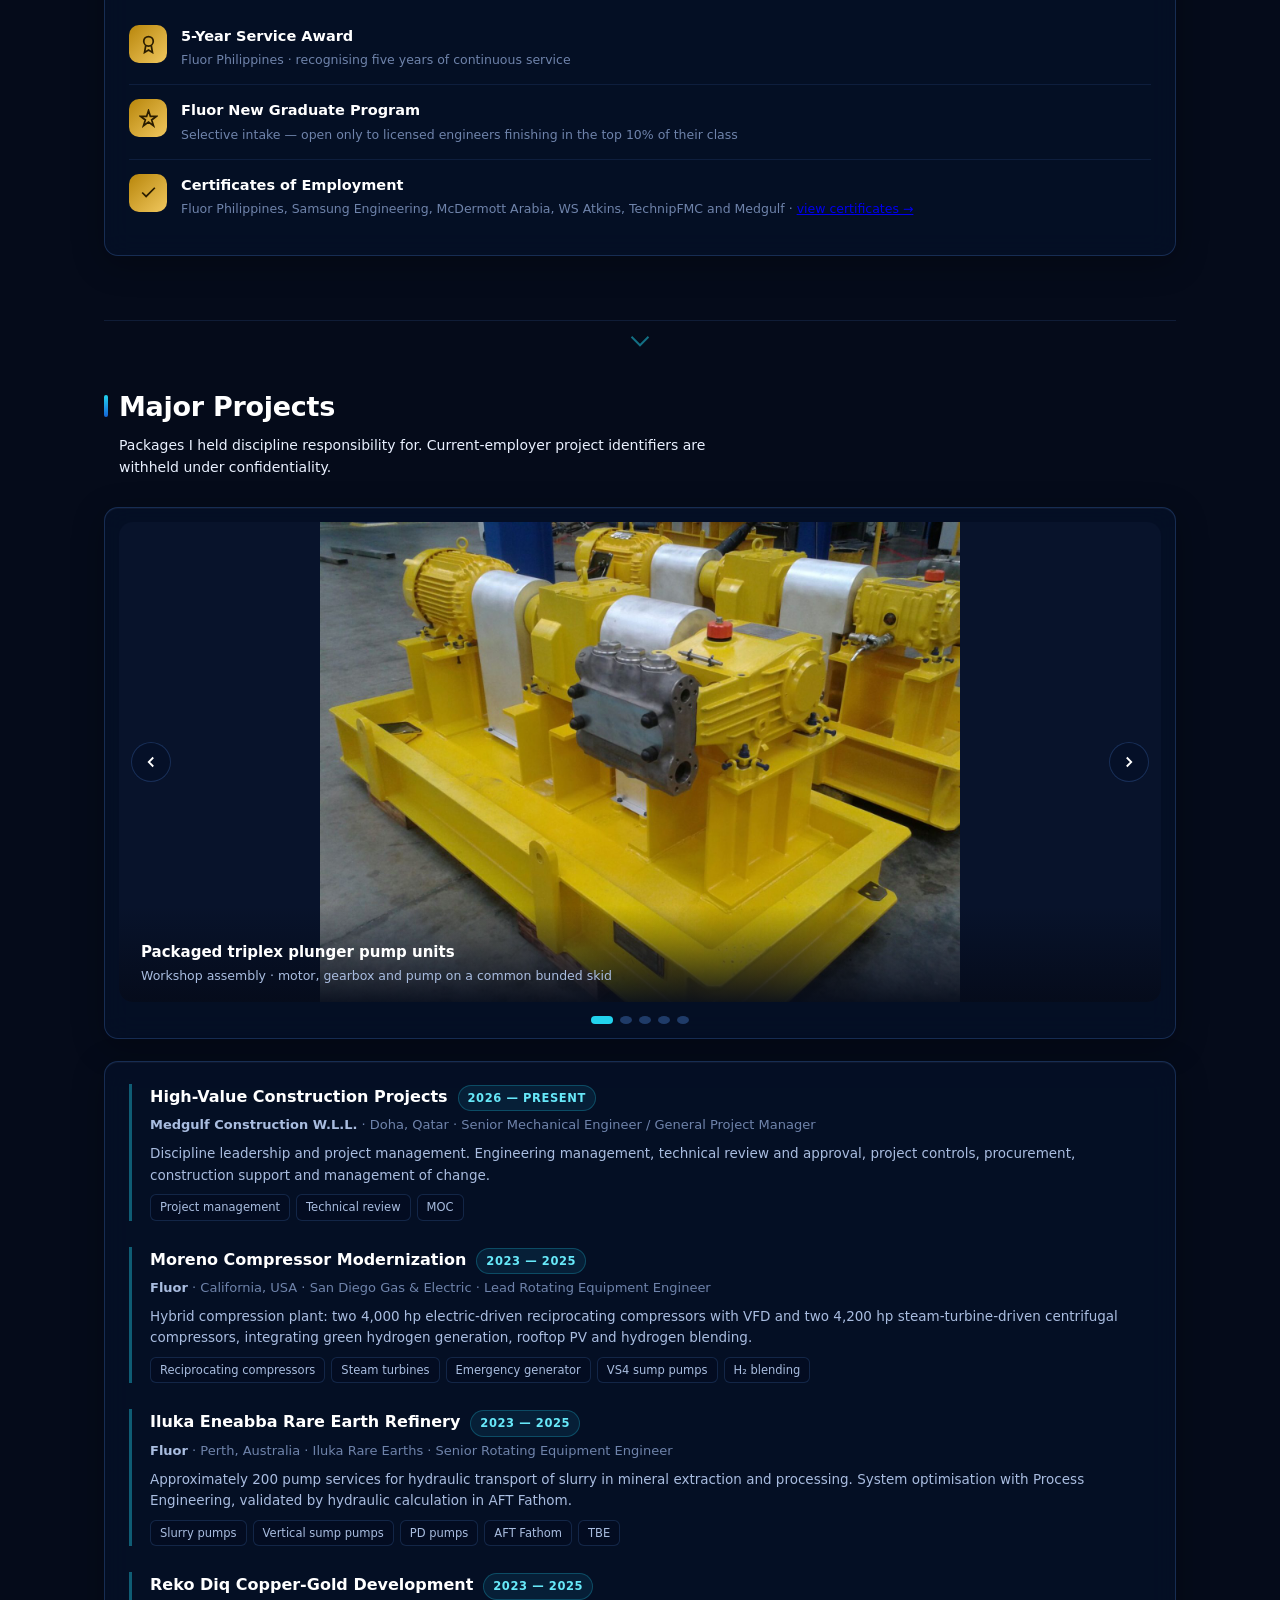
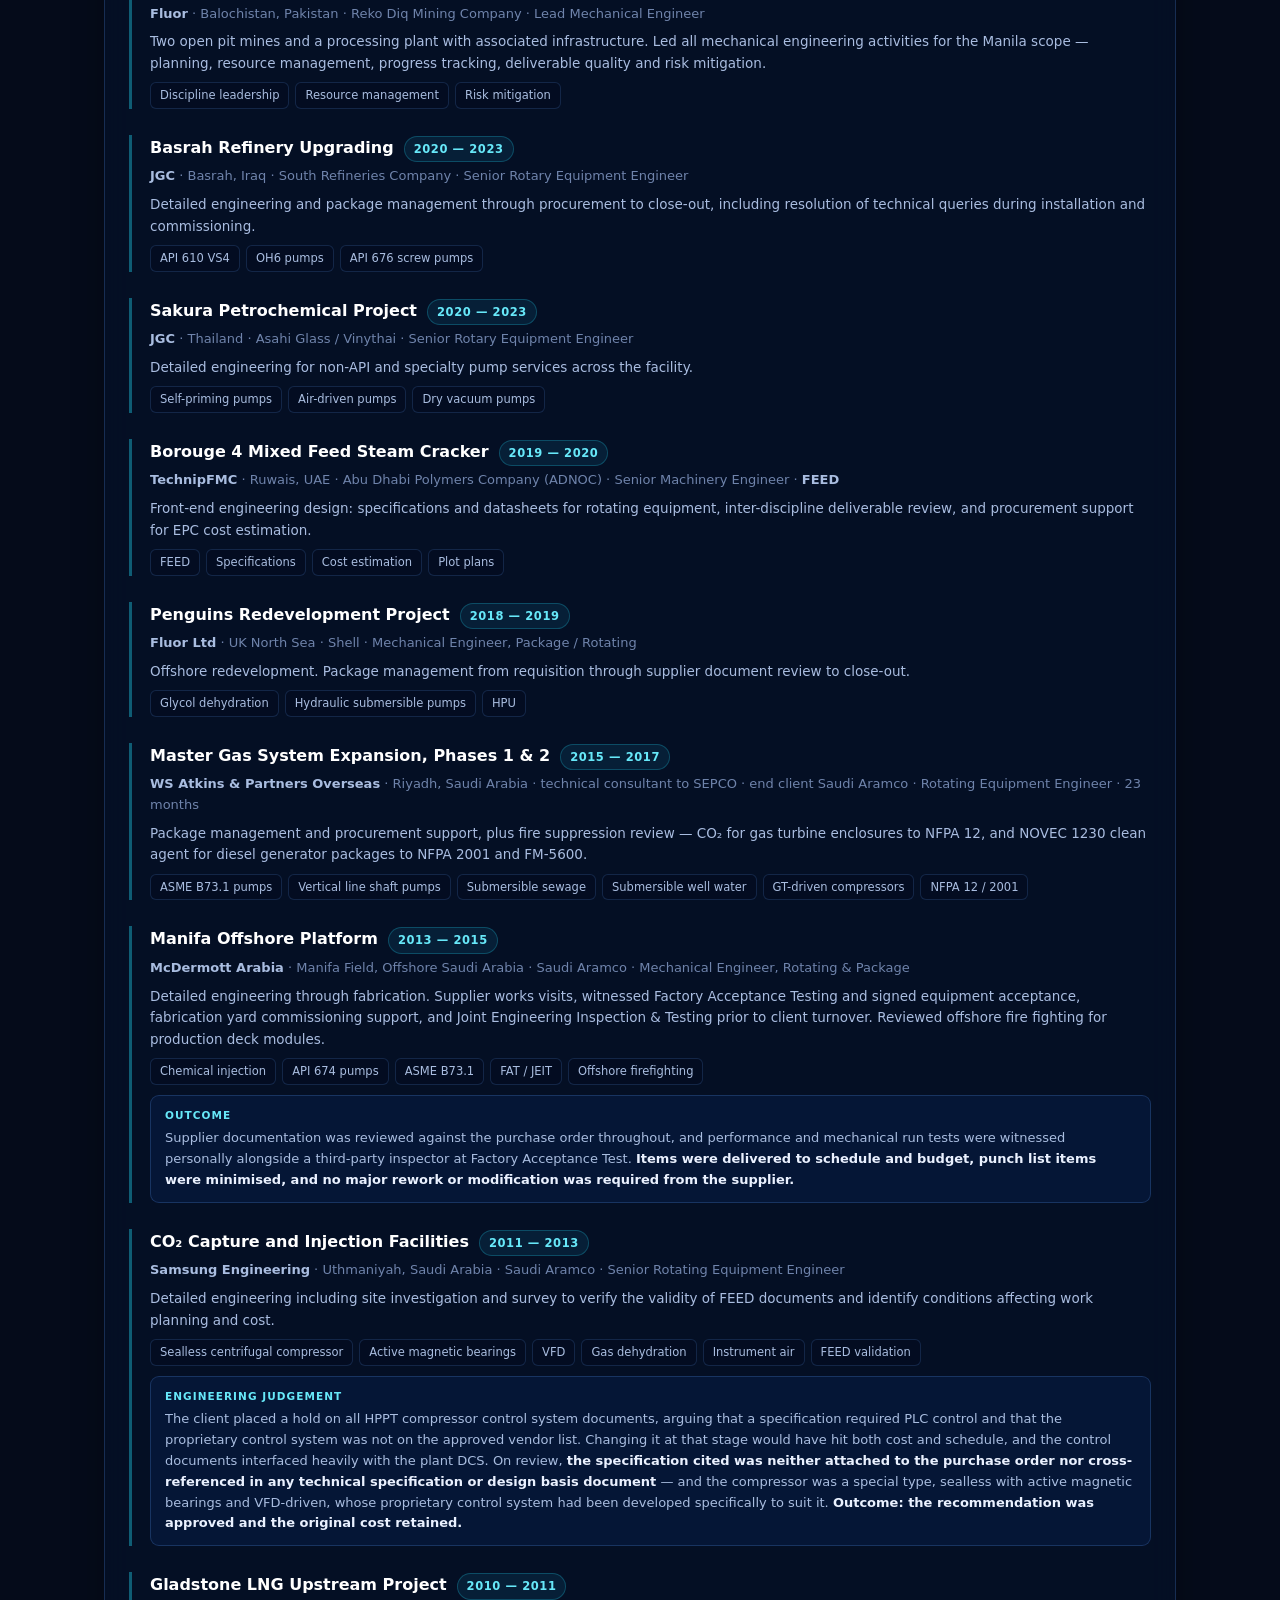
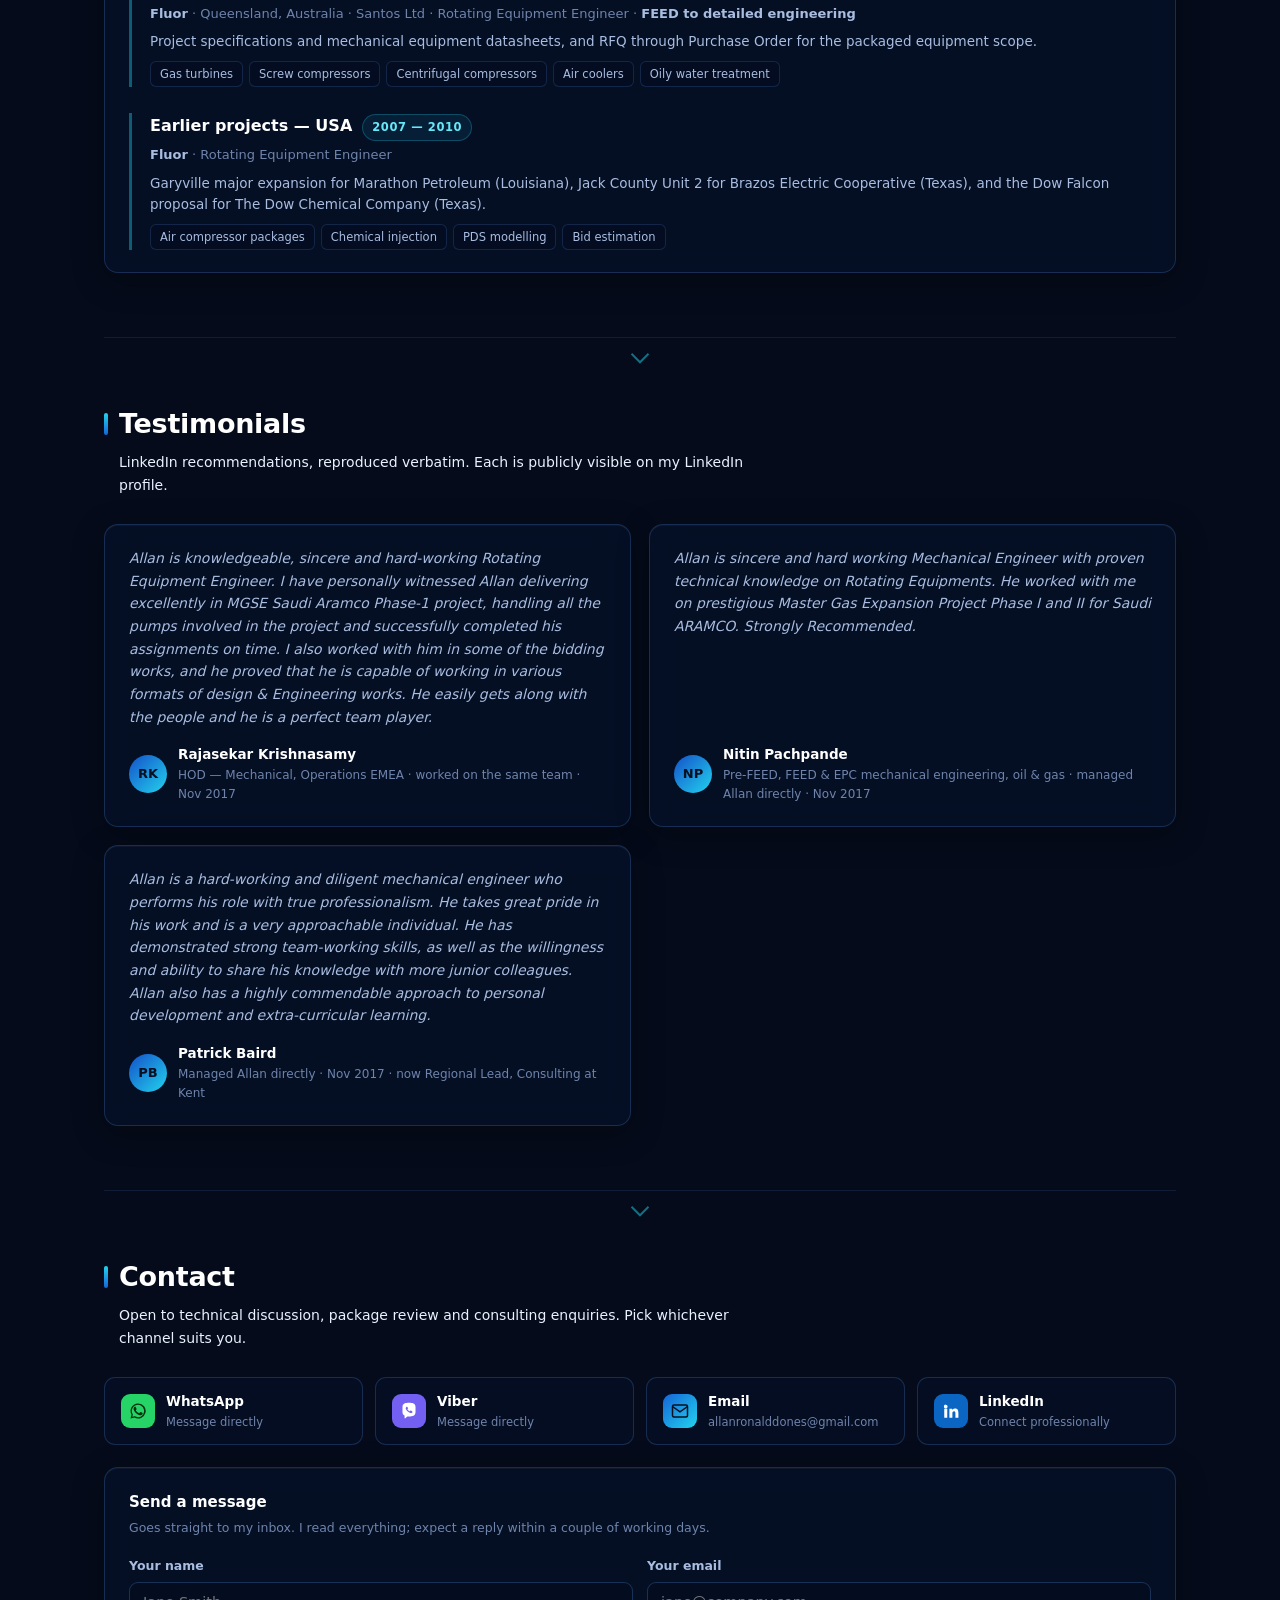
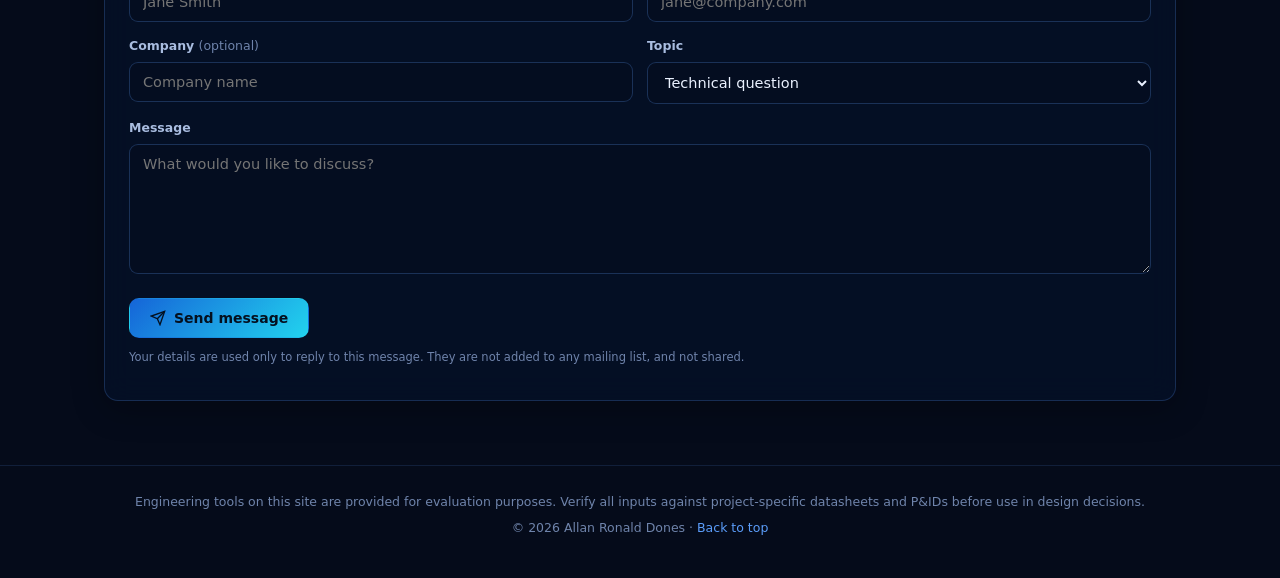
==== commit 1984760e: "Add a Python programming entry with three University of Michigan courses Records Programming for Eve" ====
--- a/index.html
+++ b/index.html
@@ -709,6 +709,18 @@
           </div>
         </div>
         <div class="cred">
+          <div class="cred-mark">PY</div>
+          <div class="cred-body">
+            <div class="cred-title">Python programming &#8212; three courses <span class="status active">Completed</span></div>
+            <div class="cred-meta">
+              University of Michigan, via Coursera, Oct 2026 &#183; Programming for Everybody (Getting Started with Python),
+              Python Data Structures, Using Python to Access Web Data &#8212; 3 of 7 courses of the Python for Everybody
+              specialization, in progress &#8212;
+              <a href="/accreditations#upliftment">certificates &#8594;</a>
+            </div>
+          </div>
+        </div>
+        <div class="cred">
           <div class="cred-mark">LSS</div>
           <div class="cred-body">
             <div class="cred-title">Lean Six Sigma Green Belt <span class="status active">Held</span></div>
